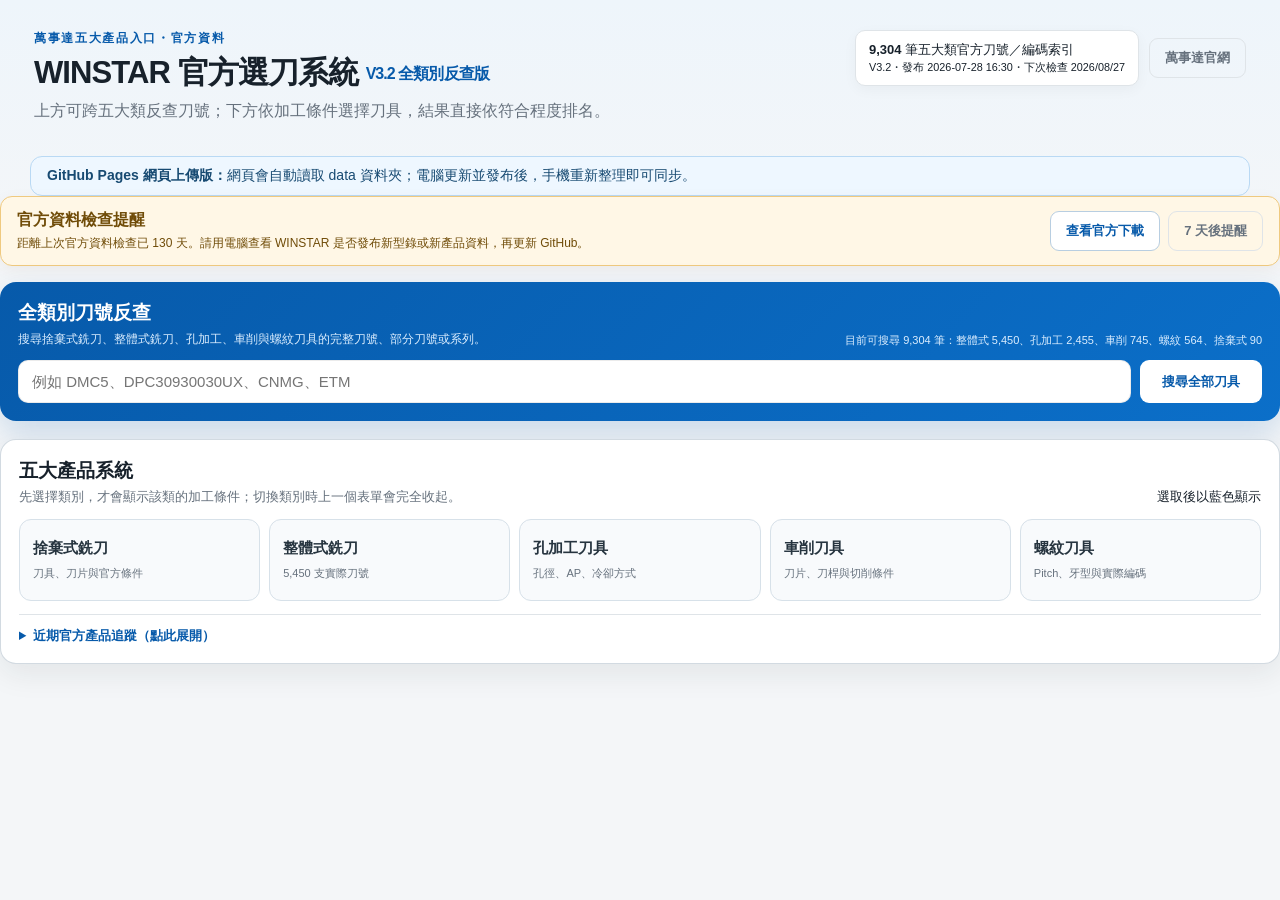
==== index.html @ c0b8a0cb "Add files via upload" ====
<!doctype html>
<html lang="zh-Hant">
<head>
  <meta charset="utf-8">
  <meta name="viewport" content="width=device-width, initial-scale=1">
  <meta name="theme-color" content="#075aaa">
  <link rel="manifest" href="./manifest.webmanifest">
  <link rel="icon" type="image/png" sizes="192x192" href="./data/icon-192.png">
  <link rel="apple-touch-icon" href="./data/apple-touch-icon.png">
  <title>WINSTAR 官方選刀系統 V3.2</title>
  <style>
:root{--bg:#f4f6f8;--panel:#fff;--ink:#17212b;--muted:#66717d;--line:#dfe4e8;--blue:#075aaa;--blue2:#0d6fc8;--cyan:#eaf5ff;--green:#117a53;--amber:#9b5c00;--red:#ad2e2e;--shadow:0 10px 30px rgba(23,33,43,.08);font-family:"Segoe UI","Microsoft JhengHei",sans-serif;color:var(--ink);background:var(--bg)}
*{box-sizing:border-box}body{margin:0;background:linear-gradient(180deg,#eef5fb 0,#f4f6f8 260px);min-height:100vh}.topbar{max-width:1500px;margin:0 auto;padding:30px 34px 20px;display:flex;justify-content:space-between;gap:30px;align-items:flex-start}.eyebrow{font-size:12px;font-weight:800;letter-spacing:.14em;text-transform:uppercase;color:var(--blue)}h1{font-size:31px;margin:5px 0 7px;letter-spacing:-.03em}h1 span{font-size:16px;color:var(--blue);vertical-align:middle}h2{font-size:19px;margin:0}.topbar p{margin:0;color:var(--muted)}.header-actions{display:flex;align-items:center;gap:10px;flex-wrap:wrap;justify-content:flex-end}.data-status{background:#fff;border:1px solid var(--line);border-radius:10px;padding:10px 13px;font-size:13px;box-shadow:0 4px 14px rgba(0,0,0,.04)}.layout{max-width:1500px;margin:0 auto;padding:0 34px 35px;display:grid;grid-template-columns:430px 1fr;gap:22px}.panel{background:var(--panel);border:1px solid rgba(208,217,224,.95);border-radius:16px;box-shadow:var(--shadow)}.filters{padding:22px;position:sticky;top:12px;align-self:start;max-height:calc(100vh - 24px);overflow:auto}.section-title{display:flex;align-items:center;justify-content:space-between;margin-bottom:20px}.section-title>div{display:flex;align-items:center;gap:10px}.section-title.compact{margin-bottom:12px}.step{display:inline-grid;place-items:center;width:31px;height:31px;border-radius:9px;background:var(--blue);color:#fff;font-size:12px;font-weight:800}.text-btn{border:0;background:none;color:var(--blue);font-weight:700;cursor:pointer}.field-grid{display:grid;grid-template-columns:1fr 1fr;gap:13px}.field{display:flex;flex-direction:column;gap:6px}.field.full{grid-column:1/-1}.field label{font-size:13px;font-weight:700}.field label b{color:var(--red);font-size:11px}.field label small{font-weight:500;color:var(--muted);margin-left:4px}.field input,.field select{width:100%;border:1px solid #cfd7de;border-radius:9px;background:#fff;padding:10px 11px;font:inherit;font-size:14px;color:var(--ink);outline:none}.field input:focus,.field select:focus{border-color:var(--blue2);box-shadow:0 0 0 3px rgba(13,111,200,.12)}.field.emphasized{background:var(--cyan);padding:9px;border-radius:11px}.brand-lock{display:flex;align-items:center;justify-content:space-between;border:1px solid #bed8ef;background:#f0f8ff;border-radius:10px;padding:11px 12px;margin-bottom:13px}.brand-lock span{font-size:11px;font-weight:700;color:var(--blue);background:#fff;padding:4px 7px;border-radius:20px}.check-row{display:flex;gap:10px;margin:17px 0 14px;padding:12px;background:#f8fafb;border:1px solid var(--line);border-radius:10px;cursor:pointer}.check-row input{margin-top:2px}.check-row span{display:flex;flex-direction:column;font-size:13px}.check-row small{color:var(--muted);font-size:11px;margin-top:3px;line-height:1.45}.btn{border:0;border-radius:9px;padding:10px 15px;font:inherit;font-size:13px;font-weight:800;cursor:pointer;transition:.18s}.btn:hover{transform:translateY(-1px)}.btn.primary{background:var(--blue);color:#fff}.btn.secondary{background:#fff;color:var(--blue);border:1px solid #b8cee1}.btn.ghost{background:transparent;color:var(--muted);border:1px solid var(--line)}.btn.danger:hover{color:var(--red);border-color:#e0b2b2}.search-btn{width:100%;font-size:15px;padding:13px}.footnote{font-size:11px;color:var(--muted);line-height:1.55;margin:10px 2px 0}.content{min-width:0}.summary{padding:20px 22px;margin-bottom:16px}.empty-summary{color:var(--muted);padding:12px 0}.summary-grid{display:grid;grid-template-columns:repeat(4,minmax(0,1fr));gap:10px}.summary-item{background:#f7f9fb;border-radius:10px;padding:11px}.summary-item b{display:block;font-size:18px}.summary-item span{font-size:11px;color:var(--muted)}.results{display:flex;flex-direction:column;gap:13px}.result-card{background:#fff;border:1px solid var(--line);border-radius:15px;box-shadow:0 6px 22px rgba(23,33,43,.055);overflow:hidden}.result-head{display:flex;justify-content:space-between;gap:18px;padding:18px 20px 14px;border-bottom:1px solid #edf0f2}.rank{width:30px;height:30px;border-radius:8px;background:#e7f2fb;color:var(--blue);font-weight:900;display:grid;place-items:center;flex:0 0 auto}.result-title-wrap{display:flex;gap:12px;min-width:0}.result-title{min-width:0}.result-title h3{margin:0;font-size:19px;letter-spacing:.01em}.result-title p{margin:4px 0 0;color:var(--muted);font-size:13px;white-space:nowrap;overflow:hidden;text-overflow:ellipsis}.badges{display:flex;gap:6px;flex-wrap:wrap;margin-top:8px}.badge{font-size:11px;padding:4px 7px;border-radius:20px;background:#eef1f4;color:#4d5963;font-weight:700}.badge.official{background:#e8f5ef;color:var(--green)}.badge.new{background:#fff1d7;color:var(--amber)}.result-actions{display:flex;align-items:flex-start}.pdf-btn{text-decoration:none;color:#fff;background:var(--blue);font-size:12px;font-weight:800;border-radius:8px;padding:9px 11px;white-space:nowrap}.result-body{padding:15px 20px 18px}.spec-grid{display:grid;grid-template-columns:repeat(6,minmax(82px,1fr));gap:8px;margin-bottom:14px}.spec{background:#f7f9fa;border-radius:9px;padding:9px}.spec span{display:block;color:var(--muted);font-size:10px}.spec strong{font-size:14px}.condition-grid{display:grid;grid-template-columns:1.1fr 1.4fr;gap:12px}.condition-box{border:1px solid var(--line);border-radius:11px;padding:12px}.condition-box h4{font-size:13px;margin:0 0 9px}.condition-row{display:grid;grid-template-columns:80px 1fr;gap:8px;padding:5px 0;border-bottom:1px dashed #e6eaed;font-size:12px}.condition-row:last-child{border-bottom:0}.condition-row span{color:var(--muted)}.condition-row strong{font-weight:750}.machining{background:#f2f8fd;border-color:#c9dfef}.machining .hero-values{display:grid;grid-template-columns:1fr 1fr;gap:8px;margin-bottom:8px}.hero-value{background:#fff;border-radius:9px;padding:10px}.hero-value span{font-size:10px;color:var(--muted);display:block}.hero-value strong{font-size:20px;color:var(--blue)}.hero-value small{font-size:10px;color:var(--muted)}.source-line{font-size:11px;color:var(--muted);margin-top:11px;display:flex;gap:10px;flex-wrap:wrap}.no-results{background:#fff;border:1px dashed #bcc7cf;border-radius:14px;padding:42px;text-align:center;color:var(--muted)}dialog{border:0;border-radius:16px;padding:0;width:min(700px,92vw);box-shadow:0 25px 80px rgba(0,0,0,.25)}dialog::backdrop{background:rgba(20,30,40,.45)}.dialog-head{display:flex;justify-content:space-between;padding:22px 24px 14px}.icon-btn{border:0;background:#eef1f3;width:32px;height:32px;border-radius:50%;font-size:22px;cursor:pointer}.progress-track{height:7px;background:#e7edf1;margin:0 24px;border-radius:10px;overflow:hidden}.progress-track div{height:100%;width:0;background:var(--blue);transition:width .25s}.update-message{font-weight:750;padding:17px 24px 8px}.update-log{margin:0 24px;background:#101820;color:#c9d4dc;border-radius:10px;min-height:190px;max-height:330px;overflow:auto;padding:12px;font:12px/1.55 Consolas,monospace;white-space:pre-wrap}.dialog-actions{display:flex;justify-content:flex-end;padding:15px 24px 20px}@media(max-width:1050px){.layout{grid-template-columns:1fr}.filters{position:static;max-height:none}.topbar{flex-direction:column}.header-actions{justify-content:flex-start}.spec-grid{grid-template-columns:repeat(3,1fr)}}@media(max-width:650px){.topbar,.layout{padding-left:15px;padding-right:15px}.field-grid{grid-template-columns:1fr}.field.full{grid-column:auto}.condition-grid{grid-template-columns:1fr}.spec-grid{grid-template-columns:repeat(2,1fr)}.summary-grid{grid-template-columns:repeat(2,1fr)}.result-head{flex-direction:column}.result-actions{padding-left:42px}}

/* V2.1 recommendation grading */
.result-card.grade-a{border-left:4px solid #138a5b}.result-card.grade-b{border-left:4px solid #d18a00}.result-card.grade-c{border-left:4px solid #7b8790}
.badge.grade{font-weight:900}.badge.grade-a{background:#dff5e9;color:#087445}.badge.grade-b{background:#fff0d0;color:#9a6500}.badge.grade-c{background:#edf0f2;color:#5d6871}
.reason-strip{display:flex;gap:7px;align-items:center;flex-wrap:wrap;margin:0 0 12px;padding:9px 10px;border-radius:9px;background:#f7f9fb;font-size:11px}.reason-strip b{color:#25313a;margin-right:2px}.reason-strip span{background:#fff;border:1px solid #dde4e9;border-radius:14px;padding:4px 7px;color:#56626c}
.condition-box.warning{background:#fff8e8;border-color:#ead19a}.condition-box.warning strong{color:#805b0b}


.reverse-box{margin-top:17px;padding:15px;border:1px solid #b9d9f4;background:linear-gradient(180deg,#f5fbff,#edf7ff);border-radius:12px}.reverse-head{display:flex;justify-content:space-between;gap:10px;align-items:flex-start;margin-bottom:10px}.reverse-head strong{font-size:15px;color:#174a72}.reverse-head span{font-size:10px;font-weight:800;color:var(--blue);background:#fff;border:1px solid #c9e0f2;padding:4px 7px;border-radius:20px}.reverse-actions{display:grid;grid-template-columns:1fr auto;gap:8px}.reverse-actions input{width:100%;border:1px solid #a9cbe6;border-radius:9px;background:#fff;padding:11px;font:inherit;font-size:14px;outline:none;text-transform:uppercase}.reverse-actions input:focus{border-color:var(--blue2);box-shadow:0 0 0 3px rgba(13,111,200,.12)}.reverse-help{display:block;margin-top:8px;color:var(--muted);font-size:11px;line-height:1.45}.reverse-overview{border-left:4px solid var(--blue)}.reverse-materials{display:flex;gap:7px;flex-wrap:wrap;margin-top:12px}.material-tag{font-size:12px;font-weight:800;background:#e8f5ef;color:#087445;border-radius:20px;padding:6px 9px}.reverse-section-title{display:flex;justify-content:space-between;align-items:center;margin:18px 2px 10px}.reverse-section-title h3{margin:0;font-size:17px}.reverse-section-title span{font-size:12px;color:var(--muted)}.reverse-profile-list{display:flex;flex-direction:column;gap:12px}.reverse-profile{background:#fff;border:1px solid var(--line);border-radius:13px;box-shadow:0 5px 18px rgba(23,33,43,.045);overflow:hidden}.reverse-profile-head{padding:13px 16px;background:#f7fafc;border-bottom:1px solid #e7ecef;display:flex;justify-content:space-between;gap:14px;align-items:center}.reverse-profile-head h4{margin:0;font-size:15px}.reverse-profile-head p{margin:3px 0 0;color:var(--muted);font-size:12px}.reverse-profile-body{padding:13px 16px}.reverse-candidates{display:grid;grid-template-columns:repeat(2,minmax(0,1fr));gap:11px}.reverse-candidate{background:#fff;border:1px solid var(--line);border-radius:12px;padding:14px;display:flex;justify-content:space-between;gap:12px;align-items:center}.reverse-candidate h3{font-size:16px;margin:0}.reverse-candidate p{font-size:11px;color:var(--muted);margin:4px 0 0}.mode-banner{margin-bottom:13px;padding:10px 13px;border-radius:10px;background:#eaf5ff;border:1px solid #c7e0f3;color:#174a72;font-size:13px}.mode-banner strong{font-size:14px}.reverse-empty{padding:26px;text-align:center;color:var(--muted)}
@media(max-width:750px){.reverse-candidates{grid-template-columns:1fr}.reverse-actions{grid-template-columns:1fr}.reverse-actions .btn{width:100%}}

</style>

<style>
.portable-note{max-width:1220px;margin:14px auto 0;padding:10px 16px;border:1px solid #b9d9f4;background:#eef7ff;border-radius:12px;color:#174a72;font-size:14px}
.header-actions a.btn{text-decoration:none;display:inline-flex;align-items:center;justify-content:center}

.reverse-box{margin-top:17px;padding:15px;border:1px solid #b9d9f4;background:linear-gradient(180deg,#f5fbff,#edf7ff);border-radius:12px}.reverse-head{display:flex;justify-content:space-between;gap:10px;align-items:flex-start;margin-bottom:10px}.reverse-head strong{font-size:15px;color:#174a72}.reverse-head span{font-size:10px;font-weight:800;color:var(--blue);background:#fff;border:1px solid #c9e0f2;padding:4px 7px;border-radius:20px}.reverse-actions{display:grid;grid-template-columns:1fr auto;gap:8px}.reverse-actions input{width:100%;border:1px solid #a9cbe6;border-radius:9px;background:#fff;padding:11px;font:inherit;font-size:14px;outline:none;text-transform:uppercase}.reverse-actions input:focus{border-color:var(--blue2);box-shadow:0 0 0 3px rgba(13,111,200,.12)}.reverse-help{display:block;margin-top:8px;color:var(--muted);font-size:11px;line-height:1.45}.reverse-overview{border-left:4px solid var(--blue)}.reverse-materials{display:flex;gap:7px;flex-wrap:wrap;margin-top:12px}.material-tag{font-size:12px;font-weight:800;background:#e8f5ef;color:#087445;border-radius:20px;padding:6px 9px}.reverse-section-title{display:flex;justify-content:space-between;align-items:center;margin:18px 2px 10px}.reverse-section-title h3{margin:0;font-size:17px}.reverse-section-title span{font-size:12px;color:var(--muted)}.reverse-profile-list{display:flex;flex-direction:column;gap:12px}.reverse-profile{background:#fff;border:1px solid var(--line);border-radius:13px;box-shadow:0 5px 18px rgba(23,33,43,.045);overflow:hidden}.reverse-profile-head{padding:13px 16px;background:#f7fafc;border-bottom:1px solid #e7ecef;display:flex;justify-content:space-between;gap:14px;align-items:center}.reverse-profile-head h4{margin:0;font-size:15px}.reverse-profile-head p{margin:3px 0 0;color:var(--muted);font-size:12px}.reverse-profile-body{padding:13px 16px}.reverse-candidates{display:grid;grid-template-columns:repeat(2,minmax(0,1fr));gap:11px}.reverse-candidate{background:#fff;border:1px solid var(--line);border-radius:12px;padding:14px;display:flex;justify-content:space-between;gap:12px;align-items:center}.reverse-candidate h3{font-size:16px;margin:0}.reverse-candidate p{font-size:11px;color:var(--muted);margin:4px 0 0}.mode-banner{margin-bottom:13px;padding:10px 13px;border-radius:10px;background:#eaf5ff;border:1px solid #c7e0f3;color:#174a72;font-size:13px}.mode-banner strong{font-size:14px}.reverse-empty{padding:26px;text-align:center;color:var(--muted)}
@media(max-width:750px){.reverse-candidates{grid-template-columns:1fr}.reverse-actions{grid-template-columns:1fr}.reverse-actions .btn{width:100%}}

</style>
<style>
.mode-tabs{display:grid;grid-template-columns:1fr 1fr;gap:5px;background:#edf2f6;border-radius:12px;padding:5px;margin-bottom:18px}
.mode-tab{border:0;border-radius:9px;background:transparent;padding:11px 8px;color:#5c6873;font:inherit;font-size:14px;font-weight:800;cursor:pointer}
.mode-tab.active{background:#fff;color:var(--blue);box-shadow:0 2px 9px rgba(23,33,43,.09)}
.mode-panel[hidden]{display:none!important}
.field-help{margin:5px 1px 0;color:var(--muted);font-size:11px;line-height:1.45}
.advanced{margin-top:14px;border:1px solid var(--line);border-radius:11px;background:#fafcfd}
.advanced summary{padding:12px 14px;color:#34424e;font-size:13px;font-weight:800;cursor:pointer;list-style:none;display:flex;justify-content:space-between;align-items:center}
.advanced summary::-webkit-details-marker{display:none}.advanced summary:after{content:"展開";font-size:11px;color:var(--blue);font-weight:700}
.advanced[open] summary:after{content:"收合"}.advanced .field-grid{padding:2px 13px 14px}
.advanced-note{grid-column:1/-1;margin:0;color:var(--muted);font-size:11px;line-height:1.5}
.search-actions{position:sticky;bottom:-22px;z-index:5;margin:15px -4px -6px;padding:8px 4px 7px;background:linear-gradient(180deg,rgba(255,255,255,.72),#fff 24%)}
.search-actions .footnote{margin-bottom:0}
.reverse-box{margin-top:0}
.reverse-max{margin-top:12px}
.update-reminder{max-width:1432px;margin:0 auto 16px;padding:13px 16px;border:1px solid #efc97f;background:#fff7e6;border-radius:12px;color:#704c08;display:flex;justify-content:space-between;align-items:center;gap:16px;box-shadow:0 4px 15px rgba(115,74,0,.06)}
.update-reminder[hidden]{display:none}.update-reminder strong{display:block;margin-bottom:3px}.update-reminder p{margin:0;font-size:12px;line-height:1.5}
.update-actions{display:flex;gap:8px;flex:0 0 auto}.update-actions a{text-decoration:none}
.condition-grid{grid-template-columns:repeat(auto-fit,minmax(290px,1fr))}.machining .hero-values{grid-template-columns:repeat(auto-fit,minmax(150px,1fr))}
.spec-extra{display:flex;gap:7px;flex-wrap:wrap;margin:-3px 0 13px}.spec-extra span{background:#f3f6f8;border-radius:18px;padding:5px 8px;font-size:11px;color:#51606c}
.mode-intro{padding:15px;border:1px solid #c9dfef;background:#f3f9fe;border-radius:11px;margin-bottom:14px;color:#174a72}.mode-intro strong{display:block;margin-bottom:4px}.mode-intro p{margin:0;font-size:12px;line-height:1.55}
.conditional-field{margin-top:13px;padding:11px 12px;border:1px solid #ead19a;background:#fff9ec;border-radius:10px}.conditional-field[hidden]{display:none}
.required-mark{color:var(--red);font-weight:900;margin-right:3px}.material-note{grid-column:1/-1;margin:-4px 1px 0;color:var(--muted);font-size:11px;line-height:1.45}
.product-hub{max-width:1432px;margin:0 auto 18px;padding:18px;background:#fff;border:1px solid rgba(208,217,224,.95);border-radius:16px;box-shadow:var(--shadow)}.hub-head{display:flex;justify-content:space-between;gap:18px;align-items:end;margin-bottom:13px}.hub-head p{margin:4px 0 0;color:var(--muted);font-size:13px}.category-grid{display:grid;grid-template-columns:repeat(5,1fr);gap:9px}.category-card{border:1px solid #d7e1e9;background:#f8fafc;border-radius:12px;padding:13px;text-align:left;cursor:pointer;color:#26343f;min-height:82px}.category-card strong{display:block;font-size:15px;margin-bottom:7px}.category-card span{font-size:11px;color:var(--muted)}.category-card.active{border-color:var(--blue);background:#eaf5ff;box-shadow:inset 0 0 0 1px var(--blue)}.category-card.active strong,.category-card.active span{color:var(--blue)}.recent-products{margin-top:13px;border-top:1px solid var(--line);padding-top:12px}.recent-products summary{cursor:pointer;color:var(--blue);font-size:13px;font-weight:800}.recent-grid{display:grid;grid-template-columns:repeat(5,1fr);gap:8px;margin-top:11px}.recent-card{border:1px solid var(--line);border-radius:10px;padding:11px;background:#fafcfd}.recent-card b{display:block;font-size:13px}.recent-card span{display:block;color:var(--muted);font-size:11px;margin:4px 0 9px}.recent-card a{font-size:11px;font-weight:800;color:var(--blue);text-decoration:none}.category-notice{max-width:1432px;margin:0 auto 30px}.category-notice[hidden]{display:none!important}.category-notice a{color:var(--blue);font-weight:800}.category-notice a.pdf-btn{color:#fff}.custom-grade[hidden]{display:none}
.layout[hidden]{display:none!important}.mode-tabs{display:none!important}
.global-lookup{max-width:1432px;margin:0 auto 18px;padding:18px;background:linear-gradient(135deg,#075aaa,#0b6fc9);border-radius:16px;box-shadow:0 12px 32px rgba(7,90,170,.18);color:#fff}.global-lookup-head{display:flex;justify-content:space-between;align-items:flex-end;gap:18px;margin-bottom:12px}.global-lookup h2{font-size:19px;margin:0}.global-lookup p{font-size:12px;margin:5px 0 0;color:#dceeff}.global-search-row{display:grid;grid-template-columns:1fr auto;gap:9px}.global-search-row input{min-width:0;border:0;border-radius:10px;padding:13px 14px;font:inherit;font-size:15px;text-transform:uppercase;outline:none;box-shadow:inset 0 0 0 1px rgba(0,0,0,.08)}.global-search-row input:focus{box-shadow:0 0 0 4px rgba(255,255,255,.25)}.global-search-row .btn{background:#fff;color:var(--blue);padding-left:22px;padding-right:22px}.global-search-meta{font-size:11px;color:#dceeff;white-space:nowrap}.global-results{max-width:1432px;margin:0 auto 18px}.global-results[hidden]{display:none!important}.global-result-summary{padding:13px 16px;margin-bottom:10px;border:1px solid #b9d9f4;background:#eef7ff;border-radius:12px;color:#174a72}.global-result-grid{display:grid;grid-template-columns:repeat(2,minmax(0,1fr));gap:10px}.global-result-card{background:#fff;border:1px solid var(--line);border-radius:13px;padding:15px 16px;box-shadow:0 6px 22px rgba(23,33,43,.055)}.global-result-head{display:flex;justify-content:space-between;gap:14px;align-items:flex-start}.global-result-card h3{font-size:17px;margin:0}.global-result-card p{font-size:12px;color:var(--muted);margin:5px 0 0;line-height:1.5}.global-result-badges{display:flex;gap:6px;flex-wrap:wrap;margin-top:9px}.global-result-detail{margin-top:12px;padding-top:11px;border-top:1px solid #edf0f2}.global-result-detail[hidden]{display:none}.global-result-actions{display:flex;gap:8px;flex-wrap:wrap;justify-content:flex-end}.global-result-actions a{text-decoration:none}.global-empty{padding:30px;text-align:center;background:#fff;border:1px dashed #bcc7cf;border-radius:14px;color:var(--muted)}
.catalog-layout{display:grid;grid-template-columns:430px 1fr;gap:22px}.catalog-filter{padding:22px;align-self:start}.catalog-content{min-width:0}.catalog-intro{padding:18px 20px;margin-bottom:15px}.catalog-intro p{margin:7px 0 0;color:var(--muted);font-size:13px;line-height:1.55}.catalog-results{display:flex;flex-direction:column;gap:12px}.catalog-card{background:#fff;border:1px solid var(--line);border-radius:14px;box-shadow:0 6px 22px rgba(23,33,43,.055);padding:17px 19px}.catalog-card-head{display:flex;justify-content:space-between;gap:15px;align-items:flex-start}.catalog-card-title{display:flex;gap:12px}.catalog-card h3{margin:0;font-size:18px}.catalog-card p{margin:5px 0 0;color:var(--muted);font-size:12px}.catalog-specs{display:flex;gap:7px;flex-wrap:wrap;margin-top:13px}.catalog-specs span{font-size:11px;background:#f1f5f8;border-radius:18px;padding:6px 9px;color:#4d5c68}.catalog-source{display:flex;justify-content:space-between;gap:12px;align-items:center;margin-top:13px;padding-top:11px;border-top:1px solid #edf0f2;font-size:11px;color:var(--muted)}.catalog-source a{text-decoration:none}.catalog-empty{padding:38px;text-align:center;background:#fff;border:1px dashed #bcc7cf;border-radius:14px;color:var(--muted)}
.badge.incomplete,.catalog-specs span.incomplete{background:#fff0d0;color:#8a5800}.catalog-machining{margin-top:13px;background:#f2f8fd;border:1px solid #c9dfef;border-radius:11px;padding:12px}.catalog-machining h4{margin:0 0 9px;font-size:13px}.catalog-machining-grid{display:grid;grid-template-columns:repeat(2,minmax(0,1fr));gap:8px}.catalog-machining-value{background:#fff;border-radius:9px;padding:9px}.catalog-machining-value span{display:block;color:var(--muted);font-size:10px}.catalog-machining-value strong{display:block;color:var(--blue);font-size:17px;margin-top:2px}.catalog-machining small{display:block;color:var(--muted);font-size:10px;margin-top:8px;line-height:1.45}
@media(max-width:1050px){.search-actions{bottom:0}.filters{overflow:visible}.update-reminder{margin-left:15px;margin-right:15px}}
@media(max-width:1050px){.product-hub,.category-notice,.global-lookup,.global-results{margin-left:15px;margin-right:15px}.category-grid{grid-template-columns:repeat(3,1fr)}.recent-grid{grid-template-columns:repeat(2,1fr)}.catalog-layout{grid-template-columns:1fr}}
@media(max-width:650px){.advanced .field-grid{grid-template-columns:1fr}.update-reminder{align-items:flex-start;flex-direction:column}.update-actions{width:100%}.update-actions>*{flex:1;text-align:center}.category-grid{grid-template-columns:1fr 1fr}.category-card{min-height:76px}.hub-head{align-items:flex-start;flex-direction:column}.recent-grid{grid-template-columns:1fr}.global-lookup-head{align-items:flex-start;flex-direction:column}.global-search-row{grid-template-columns:1fr}.global-search-row .btn{width:100%}.global-result-grid{grid-template-columns:1fr}.global-search-meta{white-space:normal}.global-result-head{flex-direction:column}.global-result-actions{justify-content:flex-start}.catalog-machining-grid{grid-template-columns:1fr}}
</style>
</head>
<body>
  <header class="topbar">
    <div>
      <div class="eyebrow">萬事達五大產品入口・官方資料</div>
      <h1>WINSTAR 官方選刀系統 <span>V3.2 全類別反查版</span></h1>
      <p>上方可跨五大類反查刀號；下方依加工條件選擇刀具，結果直接依符合程度排名。</p>
    </div>
    <div class="header-actions">
      <div class="data-status" id="dataStatus">資料載入中…</div>
      <a class="btn ghost" href="https://www.winstarcutting.com.tw/downloads" target="_blank" rel="noopener">萬事達官網</a>
    </div>
  </header><div class="portable-note"><strong>GitHub Pages 網頁上傳版：</strong>網頁會自動讀取 data 資料夾；電腦更新並發布後，手機重新整理即可同步。</div>
  <div class="update-reminder" id="updateReminder" hidden>
    <div><strong>官方資料檢查提醒</strong><p id="updateReminderText"></p></div>
    <div class="update-actions">
      <a class="btn secondary" href="https://www.winstarcutting.com.tw/downloads" target="_blank" rel="noopener">查看官方下載</a>
      <button class="btn ghost" id="snoozeUpdate">7 天後提醒</button>
    </div>
  </div>

  <section class="global-lookup" aria-labelledby="globalLookupTitle">
    <div class="global-lookup-head">
      <div><h2 id="globalLookupTitle">全類別刀號反查</h2><p>搜尋捨棄式銑刀、整體式銑刀、孔加工、車削與螺紋刀具的完整刀號、部分刀號或系列。</p></div>
      <div class="global-search-meta" id="globalSearchMeta">官方編碼索引載入中…</div>
    </div>
    <div class="global-search-row">
      <input id="globalReverseCode" type="search" autocomplete="off" placeholder="例如 DMC5、DPC30930030UX、CNMG、ETM">
      <button class="btn" id="globalReverseBtn">搜尋全部刀具</button>
    </div>
  </section>
  <section class="global-results" id="globalReverseResults" hidden aria-live="polite"></section>

  <section class="product-hub">
    <div class="hub-head"><div><h2>五大產品系統</h2><p>先選擇類別，才會顯示該類的加工條件；切換類別時上一個表單會完全收起。</p></div><small>選取後以藍色顯示</small></div>
    <div class="category-grid" role="tablist" aria-label="產品類別">
      <button class="category-card" data-category="indexable" aria-selected="false"><strong>捨棄式銑刀</strong><span>刀具、刀片與官方條件</span></button>
      <button class="category-card" data-category="solid" aria-selected="false"><strong>整體式銑刀</strong><span>5,450 支實際刀號</span></button>
      <button class="category-card" data-category="holemaking" aria-selected="false"><strong>孔加工刀具</strong><span>孔徑、AP、冷卻方式</span></button>
      <button class="category-card" data-category="turning" aria-selected="false"><strong>車削刀具</strong><span>刀片、刀桿與切削條件</span></button>
      <button class="category-card" data-category="threading" aria-selected="false"><strong>螺紋刀具</strong><span>Pitch、牙型與實際編碼</span></button>
    </div>
    <details class="recent-products">
      <summary>近期官方產品追蹤（點此展開）</summary>
      <div class="recent-grid">
        <div class="recent-card"><b>DTS90</b><span>孔加工刀具・近期產品</span><a href="https://www.winstarcutting.com.tw/archives/5494" target="_blank" rel="noopener">查看官方頁面</a></div>
        <div class="recent-card"><b>CXAN</b><span>捨棄式銑刀・近期產品</span><a href="https://www.winstarcutting.com.tw/archives/5492" target="_blank" rel="noopener">查看官方頁面</a></div>
        <div class="recent-card"><b>ZONES 階梯鑽</b><span>孔加工刀具・2026-07-14</span><a href="https://www.winstarcutting.com.tw/archives/5477" target="_blank" rel="noopener">查看官方頁面</a></div>
        <div class="recent-card"><b>H65X EHBUC</b><span>整體式銑刀・2026-06-10</span><a href="https://www.winstarcutting.com.tw/archives/5457" target="_blank" rel="noopener">查看官方頁面</a></div>
        <div class="recent-card"><b>G55CX／H60X 5F</b><span>整體式銑刀・2026-05-19</span><a href="https://www.winstarcutting.com.tw/archives/5442" target="_blank" rel="noopener">查看官方頁面</a></div>
      </div>
    </details>
  </section>
  <section class="category-notice" id="categoryNotice" hidden></section>

  <main class="layout" id="selectorLayout" hidden>
    <aside class="panel filters">
      <div class="mode-panel" id="selectMode">
      <div class="section-title">
        <div>
          <span class="step">01</span>
          <h2>加工需求</h2>
        </div>
        <button class="text-btn" id="resetBtn">清除</button>
      </div>

      <div class="field full">
        <label>刀具品牌</label>
        <div class="brand-lock"><strong>萬事達 WINSTAR</strong><span>官方資料庫</span></div>
      </div>

      <div class="field-grid">
        <div class="field">
          <label for="material"><span class="required-mark">＊</span>加工材質</label>
          <select id="material"><option value="">請選擇材質</option></select>
        </div>
        <div class="field">
          <label for="materialGrade">材料牌號 <small>選填</small></label>
          <select id="materialGrade" disabled><option value="">請先選擇加工材質</option></select>
          <input class="custom-grade" id="materialGradeCustom" type="text" placeholder="輸入實際材料牌號" hidden>
        </div>
        <div class="field">
          <label for="diameter"><span class="required-mark">＊</span>刀徑 D（mm）</label>
          <input id="diameter" type="number" min="0.01" step="0.01" placeholder="例：10">
        </div>
        <div class="field">
          <label for="maxRpm">機台最高轉速（rpm） <small>選填</small></label>
          <input id="maxRpm" type="number" min="1" step="100" placeholder="例：12000">
        </div>
        <div class="field">
          <label for="operation">加工方式 <small>選填</small></label>
          <select id="operation">
            <option value="any">不限</option>
            <option value="side">側銑</option>
            <option value="slot">開槽／全槽</option>
            <option value="rough">粗加工</option>
            <option value="finish">精加工</option>
            <option value="contour">曲面／輪廓</option>
          </select>
        </div>
        <div class="field">
          <label for="toolType">刀具類型 <small>選填</small></label>
          <select id="toolType"><option value="">不限</option></select>
        </div>
        <div class="field">
          <label for="depth">所需最小刃長 CL（mm） <small>選填</small></label>
          <input id="depth" type="number" min="0" step="0.1" placeholder="例：15">
          <p class="field-help">只保留刃長 CL 大於或等於此數值的刀具，不代表 AP。</p>
        </div>
        <div class="field">
          <label for="flutes">指定刃數 <small>選填</small></label>
          <select id="flutes"><option value="">不限刃數</option></select>
        </div>
        <p class="material-note">材料牌號用來記錄實際工件；官方未分牌號提供數據時，仍依上方加工材質的大類條件選刀。</p>
      </div>
      <div class="field conditional-field" id="hardnessField" hidden>
        <label for="hardness">加工硬度 HRC <small>選填，僅預硬鋼／高硬度鋼</small></label>
        <input id="hardness" type="number" min="0" max="75" step="1" placeholder="例：55">
      </div>
      <details class="advanced">
        <summary>進階條件（AP、AE、刀徑模式、系列）</summary>
        <div class="field-grid">
          <div class="field emphasized">
            <label for="ap">AP 軸向切深（mm） <small>選填</small></label>
            <input id="ap" type="number" min="0" step="0.01" placeholder="例：10">
          </div>
          <div class="field emphasized">
            <label for="ae">AE 徑向切寬（mm） <small>選填</small></label>
            <input id="ae" type="number" min="0" step="0.01" placeholder="例：1">
          </div>
          <div class="field">
            <label for="diameterMode">刀徑模式 <small>選填</small></label>
            <select id="diameterMode">
              <option value="exact">指定刀徑</option>
              <option value="max">不大於此刀徑</option>
              <option value="min">不小於此刀徑</option>
            </select>
          </div>
          <div class="field">
            <label for="series">指定系列 <small>選填</small></label>
            <select id="series"><option value="">不限系列</option></select>
          </div>
          <p class="advanced-note">AP、AE 只用於加工量檢核；結果只顯示官方目錄實際提供的 AP／AE，不把內部安全檢核值冒充官方資料。</p>
        </div>
      </details>
      <div class="search-actions">
        <button class="btn primary search-btn" id="searchBtn">開始選刀</button>
        <p class="footnote">結果直接依符合程度排列；沒有該材料的官方條件列時，不會拿其他材料資料代替。</p>
      </div>
      </div>

      <div class="mode-panel" id="reverseMode" hidden>
        <div class="mode-intro"><strong>已知刀號，直接查完整官方資料</strong><p>反查與選刀條件完全分開，會列出基本規格、適用材質、加工方式、官方 AP／AE，以及可取得的 Vc、fz、S、F。</p></div>
        <div class="reverse-box">
          <div class="reverse-head"><strong>輸入完整或部分刀號</strong><span>獨立查詢</span></div>
          <div class="reverse-actions">
            <input id="reverseCode" type="text" autocomplete="off" placeholder="例如 EPSSVB4100000T">
            <button class="btn secondary" id="reverseBtn">反查刀具</button>
          </div>
          <small class="reverse-help">輸入部分刀號會先列出候選；輸入完整刀號會直接展開所有已連結的官方條件。</small>
        </div>
      </div>
    </aside>

    <section class="content">
      <div class="panel summary" id="summaryPanel">
        <div class="section-title compact">
          <div><span class="step">02</span><h2 id="resultHeading">篩選結果</h2></div>
        </div>
        <div id="summaryText" class="empty-summary">
          左側選擇加工條件後按「開始選刀」。
        </div>
      </div>
      <div id="results" class="results"></div>
    </section>
  </main>

  <script>
'use strict';

let DB = null;
let CATALOG_DB = {meta:{counts:{}},entries:[]};
let SOURCE_BY_ID = new Map();
let PRODUCT_BY_CODE = new Map();
let PROFILE_DONOR_BY_CODE = new Map();
const CATEGORY_LABELS = {
  solid:'整體式銑刀',
  indexable:'捨棄式銑刀',
  hole:'孔加工刀具',
  holemaking:'孔加工刀具',
  turning:'車削刀具',
  threading:'螺紋刀具'
};
const el = id => document.getElementById(id);
const num = id => {
  const v = parseFloat(el(id).value);
  return Number.isFinite(v) ? v : null;
};
const esc = value => String(value ?? '').replace(/[&<>'"]/g, c => ({'&':'&amp;','<':'&lt;','>':'&gt;',"'":'&#39;','"':'&quot;'}[c]));
const fmt = (v, digits=2) => Number.isFinite(v) ? Number(v).toLocaleString('zh-TW',{maximumFractionDigits:digits}) : '—';
const unique = arr => [...new Set(arr.filter(v => v !== null && v !== undefined && v !== ''))];

const HARDNESS_RANGES = {
  H60X:{min:35,max:60,label:'HRC 35–60'},
  H65X:{min:40,max:65,label:'HRC 40–65'},
  H68X:{min:50,max:68,label:'HRC 50–68'},
  H70X:{min:50,max:70,label:'HRC 50–70'},
  M50X:{min:0,max:50,label:'最高 HRC 50'},
  G550:{min:0,max:55,label:'最高 HRC 55'},
  G55X:{min:0,max:55,label:'最高 HRC 55'},
  G55C:{min:0,max:55,label:'最高 HRC 55'}
};
const MATERIAL_GRADES = {
  carbon:['S20C','S45C','S50C','FC250','FCD450'],
  alloy:['SCM415','SCM440','SNCM439','SKD11','SKD61','SKH51'],
  prehardened:['NAK80','P20','718H'],
  hardened:['SKD11','SKD61','SKH51','SUJ2'],
  stainless:['SUS303','SUS304','SUS304L','SUS316','SUS316L','SUS420J2','SUS430','SUS630／17-4PH','雙相鋼 2205'],
  castiron:['FC250','FCD450'],
  titanium:['純鈦','Ti-6Al-4V'],
  superalloy:['Inconel 625','Inconel 718','Hastelloy C-276'],
  aluminum:['A2017','A5052','A6061','A7075','ADC12'],
  copper:['C1100','C3604','鈹銅'],
  plastic:['POM','PEEK','PTFE','壓克力'],
  graphite:['一般石墨','高密度石墨'],
  composite:['CFRP','GFRP','Kevlar'],
  ceramic:['氧化鋁陶瓷','氧化鋯陶瓷','玻璃'],
  carbide:['WC-Co 硬質合金']
};
const OFFICIAL_CATALOGS = {
  indexable:'https://www.winstarcutting.com.tw/catalogue/Winstar_2025_A-Indexable%20Milling.pdf',
  holemaking:'https://www.winstarcutting.com.tw/catalogue/Winstar_2025_C-Holemaking.pdf',
  turning:'https://www.winstarcutting.com.tw/catalogue/Winstar_2025_D-Turning.pdf',
  threading:'https://www.winstarcutting.com.tw/catalogue/Winstar_2025_E-Threading.pdf'
};
const CATEGORY_INFO = {
  indexable:{name:'捨棄式銑刀',intro:'依官方 2025 A 型錄的系列用途、刀具直徑與最大 AP 進行基本篩選。'},
  holemaking:{name:'孔加工刀具',intro:'孔加工只使用孔徑、孔深 AP、材質、刀具類型與冷卻方式；不使用 AE。'},
  turning:{name:'車削刀具',intro:'依官方 2025 D 型錄，先從車刀片形狀、加工位置與粗精加工用途篩選系列。'},
  threading:{name:'螺紋刀具',intro:'依官方 2025 E 型錄，以加工材質、螺紋方式、牙型標準與選填 Pitch／TPI 篩選系列。'}
};
const ALL_WORK_MATERIALS=['carbon','alloy','prehardened','hardened','stainless','castiron','titanium','superalloy','aluminum','copper'];
const CATALOG_FAMILIES = {
  indexable:[
    {code:'CXAN',name:'90° 方肩銑削刀具',op:'shoulder',dia:[25,100],apMax:15,insert:'ANMX15T6',page:'A031'},
    {code:'CXXN',name:'經濟型方肩銑削刀具',op:'shoulder',dia:[17,125],apMax:7,insert:'XNMX',page:'A033'},
    {code:'CAPK',name:'方肩銑削刀具',op:'shoulder',dia:[16,125],apMax:11,insert:'APKT',page:'A036'},
    {code:'CART',name:'斜坡／開槽方肩銑刀',op:'shoulder',dia:[10,26],apMax:7,insert:'WRT',page:'A039'},
    {code:'CASP',name:'經濟型方肩銑削刀具',op:'shoulder',dia:[12,80],apMax:6,insert:'SPMG',page:'A041'},
    {code:'CATP',name:'低切削阻力方肩銑刀',op:'shoulder',dia:[20,80],apMax:11,insert:'TPMX',page:'A045'},
    {code:'CAXD',name:'抗震方肩銑削刀具',op:'shoulder',dia:[16,32],apMax:10,insert:'XDMT',page:'A048'},
    {code:'CAXO',name:'高效率方肩銑削刀具',op:'shoulder',dia:[6,32],apMax:7,insert:'XOMT',page:'A050'},
    {code:'CBAP',name:'泛用方肩銑削刀具',op:'shoulder',dia:[16,80],apMax:11,insert:'APMT',page:'A053'},
    {code:'CR39',name:'高移除率方肩／側銑刀',op:'shoulder',dia:[16,125],apMax:11,insert:'W390',page:'A057'},
    {code:'CR49',name:'重複側銑方肩銑刀',op:'shoulder',dia:[20,80],apMax:9,insert:'W490',page:'A061'},
    {code:'CWEX',name:'高移除率方肩銑刀',op:'shoulder',dia:[16,100],apMax:11,insert:'AXMT',page:'A064'},
    {code:'CWMM',name:'過中心多功能方肩銑刀',op:'shoulder',dia:[10,80],apMax:11,insert:'APMT',page:'A066'},
    {code:'CXBN',name:'高進給銑削刀具',op:'highfeed',dia:[15,63],apMax:1.5,insert:'BNMU',page:'A071'},
    {code:'CXLN',name:'低阻力高進給銑刀',op:'highfeed',dia:[16,50],apMax:.9,insert:'LNMX',page:'A075'},
    {code:'CXLO',name:'高溫合金高進給銑刀',op:'highfeed',dia:[16,50],apMax:.9,insert:'LOGX',page:'A078',mats:['stainless','titanium','superalloy']},
    {code:'CXWN',name:'多功能高進給銑刀',op:'highfeed',dia:[25,160],apMax:1.35,insert:'WNMX',page:'A081'},
    {code:'CALP',name:'小徑高進給銑刀',op:'highfeed',dia:[8,16],apMax:.5,insert:'LPGX',page:'A084'},
    {code:'CAJX',name:'高剛性高進給銑刀',op:'highfeed',dia:[32,100],apMax:2,insert:'JDMT／JDMW',page:'A087'},
    {code:'CF23',name:'高硬材料高進給銑刀',op:'highfeed',dia:[32,160],apMax:2,insert:'WP26',page:'A091',mats:['prehardened','hardened']},
    {code:'CXHN',name:'淺切面銑刀',op:'face',dia:[50,100],apMax:3.5,insert:'HNMX',page:'A093'},
    {code:'CXSN',name:'多用途面銑刀',op:'face',dia:[50,202.9],apMax:6,insert:'SNMX／ONMX',page:'A095'},
    {code:'CAOF',name:'經濟型淺切面銑刀',op:'face',dia:[50,100],apMax:2.8,insert:'OFMT',page:'A098'},
    {code:'CASE',name:'泛用面銑刀',op:'face',dia:[50,100],apMax:5.5,insert:'SEKT／SEKW',page:'A100'},
    {code:'CASX',name:'大徑泛用面銑刀',op:'face',dia:[50,315],apMax:5.5,insert:'SEMT',page:'A102'},
    {code:'CARD',name:'圓刀片仿形銑刀',op:'copy',dia:[10,100],insert:'RDMT／RDMW',page:'A106'},
    {code:'CARP',name:'圓刀片仿形銑刀',op:'copy',dia:[16,80],insert:'RPMT／RPMW',page:'A112'},
    {code:'DTS',name:'雕刻／倒角／定位刀具',op:'chamfer',insert:'DCEX／SCGX／SCMX／SDMX／TCMX',page:'A126'},
    {code:'CAPH',name:'玉米粗銑刀',op:'rough',dia:[20,63],insert:'APKT',page:'A134'},
    {code:'CBAH',name:'玉米粗銑刀',op:'rough',dia:[20,63],insert:'APMT',page:'A136'},
    {code:'CSPT',name:'側溝／T槽三面刃銑刀',op:'disc',dia:[19,40],insert:'SPMG',page:'A141'}
  ],
  holemaking:[
    {code:'DPC3',name:'泛用內冷全鎢鋼鑽頭・3D',kind:'solid',dia:[.65,20],ratio:3,coolant:'internal',tip:'140°',page:'C010'},
    {code:'DPTC3',name:'高進給三刃內冷鑽頭・3D',kind:'solid',dia:[6,16],ratio:3,coolant:'internal',tip:'140°',page:'C012'},
    {code:'DPN3',name:'泛用外冷全鎢鋼鑽頭・3D',kind:'solid',dia:[.1,20],ratio:3,coolant:'external',tip:'130°／140°',page:'C013'},
    {code:'DPC5',name:'泛用內冷全鎢鋼鑽頭・5D',kind:'solid',dia:[.65,20],ratio:5,coolant:'internal',tip:'140°',page:'C017'},
    {code:'DPN5',name:'泛用外冷全鎢鋼鑽頭・5D',kind:'solid',dia:[3,20],ratio:5,coolant:'external',tip:'140°',page:'C019'},
    {code:'DPC7',name:'泛用內冷全鎢鋼鑽頭・7D',kind:'solid',dia:[4,16],ratio:7,coolant:'internal',tip:'140°',page:'C021'},
    {code:'DPC9-10D',name:'泛用內冷深孔鑽・10D',kind:'solid',dia:[1,16],ratio:10,coolant:'internal',tip:'135°',page:'C022'},
    {code:'DPC9-15D',name:'泛用內冷深孔鑽・15D',kind:'solid',dia:[1,12],ratio:15,coolant:'internal',tip:'135°',page:'C022'},
    {code:'DPC9-20D',name:'泛用內冷深孔鑽・20D',kind:'solid',dia:[1,10],ratio:20,coolant:'internal',tip:'135°',page:'C023'},
    {code:'DPC9-30D',name:'泛用內冷深孔鑽・30D',kind:'solid',dia:[3,6],ratio:30,coolant:'internal',tip:'135°',page:'C023'},
    {code:'DPN9',name:'外冷微小徑深孔鑽・10D／30D／50D',kind:'solid',dia:[.1,1.5],ratio:50,coolant:'external',tip:'130°',page:'C025'},
    {code:'DMC3',name:'鈦／不鏽鋼用內冷鑽頭・3D',kind:'solid',dia:[3.9,20],ratio:3,coolant:'internal',tip:'140°',page:'C026',mats:['stainless','titanium','superalloy']},
    {code:'DMN3',name:'鈦／不鏽鋼用外冷鑽頭・3D',kind:'solid',dia:[4,18],ratio:3,coolant:'external',tip:'140°',page:'C027',mats:['stainless','titanium','superalloy']},
    {code:'DMC5',name:'鈦／不鏽鋼用內冷鑽頭・5D',kind:'solid',dia:[3.4,20],ratio:5,coolant:'internal',tip:'140°',page:'C028',mats:['stainless','titanium','superalloy']},
    {code:'DHN3',name:'高硬鋼用外冷鑽頭・3D',kind:'solid',dia:[.9,12],ratio:3,coolant:'external',tip:'140°',page:'C029',mats:['prehardened','hardened']},
    {code:'DGN3',name:'泛用外冷鑽頭・3D',kind:'solid',dia:[3.1,13],ratio:3,coolant:'external',tip:'130°',page:'C030'},
    {code:'DAN',name:'直刃外冷鑽鉸刀・3D／5D',kind:'reamer',dia:[4,16],ratio:5,coolant:'external',tip:'130°',page:'C031'},
    {code:'DFN3',name:'平底外冷鑽頭・3D',kind:'solid',dia:[2.2,20],ratio:3,coolant:'external',tip:'180°',page:'C033'},
    {code:'DTN',name:'定位外冷鑽頭',kind:'spot',dia:[.3,16],coolant:'external',tip:'90°／120°／142°',page:'C035'},
    {code:'DZN',name:'階梯外冷全鎢鋼鑽頭',kind:'step',dia:[3.3,8.5],coolant:'external',tip:'140°',page:'C038',mats:['carbon','alloy','aluminum','plastic']},
    {code:'DMUA',name:'模組化鑽頭・3D～12D',kind:'modular',dia:[12,25.4],ratio:12,coolant:'internal',page:'C043'},
    {code:'DSP',name:'捨棄式鑽頭・2D～5D',kind:'indexable',dia:[12.5,41],ratio:5,coolant:'internal',page:'C049'},
    {code:'DWC',name:'捨棄式鑽頭・2D～5D',kind:'indexable',dia:[14,60],ratio:5,coolant:'internal',page:'C058'},
    {code:'DWD',name:'捨棄式鑽頭・3D～5D',kind:'indexable',dia:[10,25],ratio:5,coolant:'internal',page:'C067'},
    {code:'DTS60',name:'60° 捨棄式定位鑽',kind:'spot',dia:[.2,3],tip:'60°',page:'C072'},
    {code:'DTS90',name:'90° 捨棄式定位鑽',kind:'spot',dia:[1,20],tip:'90°',page:'C073'},
    {code:'DRMN',name:'螺旋機械外冷鉸刀',kind:'reamer',dia:[2.99,12.02],coolant:'external',page:'C077'},
    {code:'DRSC',name:'直刃內冷鉸刀',kind:'reamer',dia:[3,12],coolant:'internal',page:'C078'},
    {code:'DRSN',name:'直刃外冷鉸刀',kind:'reamer',dia:[2.99,20],coolant:'external',page:'C079'},
    {code:'DBP',name:'捨棄式內冷單刃精搪刀',kind:'boring',dia:[20,202],coolant:'internal',page:'C093'},
    {code:'DBR',name:'捨棄式內冷雙刃粗搪刀',kind:'boring',dia:[25,204],coolant:'internal',page:'C094'}
  ],
  turning:[
    {code:'CN□□',name:'C型 80° 車刀片',shape:'C',mode:'both',apps:['finish','medium','rough'],chip:'FP／SM／SP／MP／MK／RP／RK',page:'D027'},
    {code:'DN□□',name:'D型 55° 車刀片',shape:'D',mode:'both',apps:['finish','medium','rough'],chip:'FP／SP／MP／RK',page:'D028'},
    {code:'SN□□',name:'S型 90° 車刀片',shape:'S',mode:'both',apps:['medium','rough'],chip:'SM／MP／RK',page:'D029'},
    {code:'TN□□',name:'T型 60° 車刀片',shape:'T',mode:'both',apps:['finish','medium','rough'],chip:'FP／SM／SP／ME／MP／RK',page:'D030'},
    {code:'VN□□',name:'V型 35° 車刀片',shape:'V',mode:'both',apps:['finish','medium'],chip:'FP／MP／RK',page:'D031'},
    {code:'WN□□',name:'W型 80° 車刀片',shape:'W',mode:'both',apps:['finish','medium','rough'],chip:'FP／SP／MP／RK',page:'D032'},
    {code:'CC□□',name:'正角 C型 80° 車刀片',shape:'C',mode:'both',apps:['finish','medium'],chip:'FA／FB／MP／MK',page:'D033'},
    {code:'DC□□',name:'正角 D型 55° 車刀片',shape:'D',mode:'both',apps:['finish','medium'],chip:'FX／FY／FA／FB／MP／MK',page:'D035'},
    {code:'SC□□',name:'正角 S型 90° 車刀片',shape:'S',mode:'both',apps:['finish','medium'],chip:'FA／FB／SP／MP／MK',page:'D037'},
    {code:'TC□□',name:'正角 T型 60° 車刀片',shape:'T',mode:'both',apps:['finish','medium'],chip:'FA／FB／SP／MP／MK',page:'D039'},
    {code:'VC□□',name:'正角 V型 35° 車刀片',shape:'V',mode:'both',apps:['finish','medium'],chip:'FX／FY／FA／FB／SP',page:'D042'},
    {code:'TGF',name:'立式淺切槽刀具',mode:'both',apps:['groove'],depthMax:2.5,page:'D083'},
    {code:'TGL',name:'臥式淺切槽刀具',mode:'both',apps:['groove'],depthMax:2.5,page:'D087'},
    {code:'MGEH',name:'外徑／內徑切槽刀具',mode:'both',apps:['groove'],depthMax:20,page:'D092'},
    {code:'KGM',name:'外徑切槽刀具',mode:'external',apps:['groove'],depthMax:20,page:'D095'},
    {code:'SGIH',name:'切斷刀具',mode:'external',apps:['parting'],depthMax:40,page:'D098'},
    {code:'DLBSR',name:'迷你鎢鋼內徑搪刀',mode:'internal',apps:['finish','medium'],dia:[1,6.1],page:'D100'},
    {code:'DEBSR',name:'模組化鎢鋼內徑搪刀',mode:'internal',apps:['finish','medium'],dia:[1,6.1],page:'D109'},
    {code:'BTAH',name:'自動車床後掃加工刀具',mode:'external',apps:['back'],page:'D118'},
    {code:'CTAH',name:'自動車床切槽／切斷刀具',mode:'external',apps:['groove','parting'],page:'D119'},
    {code:'SAKG',name:'自動車床多功能車刀',mode:'external',apps:['back','groove','parting','profiling','threading'],page:'D122'}
  ],
  threading:[
    {code:'ETSN',name:'全鎢鋼單牙螺紋銑刀',kind:'mill',standards:['ISO'],pitch:[.25,1.75],page:'E008'},
    {code:'ETTN',name:'全鎢鋼三牙螺紋銑刀',kind:'mill',standards:['ISO','UN'],pitch:[.35,2.5],tpi:[10,36],page:'E009'},
    {code:'ETTC',name:'內冷三牙螺紋銑刀',kind:'mill',standards:['ISO','UN'],pitch:[.45,2.5],tpi:[10,36],page:'E009'},
    {code:'ETTRN',name:'R刃三牙螺紋銑刀',kind:'mill',standards:['ISO','UN'],pitch:[.35,2.5],tpi:[10,36],page:'E011'},
    {code:'ETLN',name:'多功能螺紋銑刀',kind:'mill',standards:['ISO','UN'],pitch:[.7,2],tpi:[11,40],page:'E013'},
    {code:'ETLC',name:'內冷多功能螺紋銑刀',kind:'mill',standards:['ISO','UN'],pitch:[.5,2],tpi:[13,36],page:'E013'},
    {code:'ETMN',name:'多牙螺紋銑刀',kind:'mill',standards:['ISO','UN'],pitch:[1,2.5],tpi:[8,36],page:'E015'},
    {code:'ETMC',name:'內冷多牙螺紋銑刀',kind:'mill',standards:['ISO'],pitch:[1,1.5],page:'E016'},
    {code:'ETMNPT／ETMCPT',name:'BSPT 管用錐形螺紋銑刀',kind:'mill',standards:['BSPT'],tpi:[11,28],page:'E018'},
    {code:'ETMNNT／ETMCNT',name:'NPT 管用錐形螺紋銑刀',kind:'mill',standards:['NPT'],tpi:[8,27],page:'E019'},
    {code:'ETDN',name:'鑽孔／倒角／螺紋複合刀',kind:'mill',standards:['ISO'],pitch:[.8,1.5],page:'E020'},
    {code:'ETMMM',name:'模組化螺紋銑刀',kind:'mill',standards:['ISO'],pitch:[.5,3],page:'E022'},
    {code:'ICXMT／ILNEX',name:'捨棄式螺紋銑刀',kind:'mill',standards:['ISO','UN'],pitch:[.75,3],tpi:[10,32],page:'E023'},
    {code:'ILNHT',name:'捨棄式管牙螺紋銑刀片',kind:'mill',standards:['BSPT','NPT'],tpi:[11,19],page:'E027'},
    {code:'DLTSR',name:'ISO M 全鎢鋼內徑螺紋車刀',kind:'turn',standards:['ISO'],dia:[3.2,6.1],page:'E028'},
    {code:'DLTMR',name:'60° 泛用牙內徑螺紋車刀',kind:'turn',standards:['ISO','UN'],dia:[2.6,10],page:'E029'},
    {code:'I11／I16／I22',name:'螺紋車刀片',kind:'turn',standards:['ISO','UN','W'],pitch:[.5,8],tpi:[3.25,48],page:'E032'},
    {code:'TKSNM／TKSCM',name:'全鎢鋼螺旋絲攻',kind:'tap',standards:['ISO'],threadSize:[5,12],page:'E055'},
    {code:'TKTNM／TKTCM',name:'全鎢鋼直刃絲攻',kind:'tap',standards:['ISO'],threadSize:[3,16],page:'E057'},
    {code:'THTNM／THTCM',name:'高硬用全鎢鋼直刃絲攻',kind:'tap',standards:['ISO'],threadSize:[3,16],page:'E059',mats:['prehardened','hardened']},
    {code:'TNFNM',name:'全鎢鋼無屑絲攻',kind:'tap',standards:['ISO'],threadSize:[1,6],page:'E061'}
  ]
};

// 只登錄已從官方加工條件表確認的範圍；沒有資料的系列不顯示、不補猜。
const CATALOG_MACHINING = {
  CXLN:{
    mode:'milling',
    rows:{
      carbon:{vc:[120,250],feed:[.4,1.6],ap:[.3,.9]},
      alloy:{vc:[120,250],feed:[.4,1.6],ap:[.3,.9]},
      stainless:{vc:[100,180],feed:[.3,1.2],ap:[.3,.7]}
    }
  },
  CXLO:{
    mode:'milling',
    rows:{
      stainless:{vc:[100,180],feed:[.3,1.2],ap:[.3,.7]}
    }
  },
  CXWN:{
    mode:'milling',
    rows:{
      carbon:{vc:[120,250],feed:[.4,1.6],ap:[.3,.9]},
      alloy:{vc:[120,250],feed:[.4,1.6],ap:[.3,.9]},
      stainless:{vc:[100,180],feed:[.3,1.2],ap:[.3,.7]}
    }
  },
  DMC3:{
    mode:'drilling',
    rows:{
      stainless:{vc:[40,90],note:'官方依硬度分列：HRC＜20 為 50～90；HRC≥20 為 40～80 m/min'},
      titanium:{vc:[20,40]},
      superalloy:{vc:[18,30]}
    }
  },
  DMC5:{
    mode:'drilling',
    rows:{
      stainless:{vc:[40,90],note:'官方依硬度分列：HRC＜20 為 50～90；HRC≥20 為 40～80 m/min'},
      titanium:{vc:[20,40]},
      superalloy:{vc:[18,30]}
    }
  }
};

// 系列順位只用於「哪個系列更適合這項加工」，不受S/F在型錄中是直接列值或公式換算影響。
const SERIES_PRIORITY = {
  superalloy:{
    any:['V53','V52','V47','M50'], side:['V53','V52','V47','M50'], slot:['V53','V47','V52','M50'],
    rough:['V53','V47','V52','M50'], finish:['V47','V53','V52','M50'], contour:['M50','V53','V47','H65']
  },
  titanium:{any:['V47','V52','V53','M50'],side:['V47','V52','V53','M50'],slot:['V47','V53','M50'],rough:['V47','V53','M50'],finish:['V47','V53','M50'],contour:['V47','M50','V53']},
  stainless:{any:['V47','M50','V53','G55'],side:['V47','M50','V53'],slot:['V47','M50','V53'],rough:['V47','M50','V53'],finish:['V47','M50','V53'],contour:['M50','V47','V53']},
  hardened:{any:['H70','H68','H65','H60','G55'],side:['H70','H68','H65','H60','G55'],slot:['H65','H60','G55'],rough:['H65','H60','G55'],finish:['H70','H68','H65'],contour:['H70','H68','H65']},
  prehardened:{any:['H60','H65','G55','M50'],side:['H60','H65','G55','M50'],slot:['H60','G55','M50'],rough:['H60','G55','M50'],finish:['H65','H60','G55'],contour:['H65','H60','G55']},
  alloy:{any:['G55','H60','M50','H65'],side:['G55','H60','M50'],slot:['G55','H60','M50'],rough:['G55','H60','M50'],finish:['H60','H65','G55'],contour:['H60','G55','M50']},
  carbon:{any:['G55','M50','H60'],side:['G55','M50','H60'],slot:['G55','M50','H60'],rough:['G55','M50','H60'],finish:['G55','H60','M50'],contour:['G55','M50','H60']},
  aluminum:{any:['A100'],side:['A100'],slot:['A100'],rough:['A100'],finish:['A100'],contour:['A100']},
  graphite:{any:['A200'],side:['A200'],slot:['A200'],rough:['A200'],finish:['A200'],contour:['A200']},
  composite:{any:['A300'],side:['A300'],slot:['A300'],rough:['A300'],finish:['A300'],contour:['A300']},
  carbide:{any:['H800','A830'],side:['H800','A830'],slot:['H800','A830'],rough:['H800','A830'],finish:['H800','A830'],contour:['H800','A830']}
};

function seriesSuitabilityRank(p,q) {
  const group=SERIES_PRIORITY[q.material];
  if (!group) return 20;
  const list=group[q.operation]||group.any||[];
  const series=String(p.series||'').toUpperCase();
  for (let i=0;i<list.length;i++) if (series.startsWith(String(list[i]).toUpperCase())) return i;
  return list.length+10;
}


function refreshIndexes() {
  SOURCE_BY_ID = new Map(DB.sources.map(s => [s.id, s]));
  PRODUCT_BY_CODE = new Map(DB.products.map(p => [p.code, p]));
  PROFILE_DONOR_BY_CODE = new Map();
  const meaningfulCount = p => (p?.profileIds || []).map(i => DB.profiles[i]).filter(profileHasMachiningData).length;
  const sameNumber = (a,b) => (a==null&&b==null) || (Number.isFinite(Number(a))&&Number.isFinite(Number(b))&&Math.abs(Number(a)-Number(b))<0.000001);
  const sameGeometry = (a,b) => a && b && a.series===b.series && a.toolType===b.toolType && sameNumber(a.diameter,b.diameter) && sameNumber(a.flutes,b.flutes) && sameNumber(a.fluteLength,b.fluteLength) && sameNumber(a.cornerRadius,b.cornerRadius) && sameNumber(a.ballRadius,b.ballRadius);
  for (const p of DB.products) {
    if (!String(p.code||'').endsWith('S')) continue;
    const donor=PRODUCT_BY_CODE.get(String(p.code).slice(0,-1)+'P');
    if (sameGeometry(p,donor) && meaningfulCount(donor)>meaningfulCount(p)) PROFILE_DONOR_BY_CODE.set(p.code,donor);
  }
}

function populateFilters() {
  const mat = el('material');
  Object.entries(DB.materialNames).forEach(([k,v]) => mat.add(new Option(v,k)));
  unique(DB.products.map(p=>p.toolType)).sort().forEach(v=>el('toolType').add(new Option(v,v)));
  unique(DB.products.map(p=>p.series)).sort((a,b)=>a.localeCompare(b,'en')).forEach(v=>el('series').add(new Option(v,v)));
  unique(DB.products.map(p=>p.flutes).filter(Number.isFinite)).sort((a,b)=>a-b).forEach(v=>el('flutes').add(new Option(`${v} 刃`,String(v))));
  updateMaterialGradeOptions();
}

function wireEvents() {
  el('searchBtn').addEventListener('click', runSearch);
  el('reverseBtn').addEventListener('click', runReverseLookup);
  el('globalReverseBtn').addEventListener('click',runGlobalReverseLookup);
  el('globalReverseCode').addEventListener('keydown',e=>{if(e.key==='Enter')runGlobalReverseLookup();});
  el('resetBtn').addEventListener('click', resetForm);
  document.querySelectorAll('.mode-tab').forEach(button=>{
    button.addEventListener('click',()=>switchMode(button.dataset.mode));
  });
  ['material','materialGradeCustom','operation','toolType','diameter','depth','ap','ae','flutes','series','hardness','maxRpm'].forEach(id=>{
    el(id).addEventListener('keydown', e => { if (e.key === 'Enter') runSearch(); });
  });
  el('material').addEventListener('change',updateMaterialGradeOptions);
  el('materialGrade').addEventListener('change',toggleCustomGrade);
  el('reverseCode').addEventListener('keydown', e => { if (e.key === 'Enter') runReverseLookup(); });
  document.querySelectorAll('[data-category]').forEach(button=>button.addEventListener('click',()=>switchCategory(button.dataset.category)));
  el('snoozeUpdate').addEventListener('click',snoozeUpdateReminder);
  el('results').addEventListener('click', e => {
    const button=e.target.closest('[data-reverse-code]');
    if (button) renderReverseProduct(PRODUCT_BY_CODE.get(button.dataset.reverseCode));
  });
  el('globalReverseResults').addEventListener('click',e=>{
    const button=e.target.closest('[data-global-detail]');
    if (button) openGlobalReverseDetail(button);
  });
}

function updateMaterialGradeOptions() {
  const material=el('material').value;
  const select=el('materialGrade');
  select.innerHTML='';
  select.add(new Option(material?'不限牌號':'請先選擇加工材質',''));
  (MATERIAL_GRADES[material]||[]).forEach(grade=>select.add(new Option(grade,grade)));
  if (material) select.add(new Option('其他／自訂','__other__'));
  select.disabled=!material;
  el('materialGradeCustom').value='';
  el('materialGradeCustom').hidden=true;
  const showHardness=material==='prehardened'||material==='hardened';
  el('hardnessField').hidden=!showHardness;
  if (!showHardness) el('hardness').value='';
}

function toggleCustomGrade() {
  const custom=el('materialGrade').value==='__other__';
  el('materialGradeCustom').hidden=!custom;
  if (custom) el('materialGradeCustom').focus();
  else el('materialGradeCustom').value='';
}

function switchCategory(category) {
  const solid=category==='solid';
  document.querySelectorAll('[data-category]').forEach(button=>{
    const active=button.dataset.category===category;
    button.classList.toggle('active',active);
    button.setAttribute('aria-selected',String(active));
  });
  el('selectorLayout').hidden=!solid;
  el('categoryNotice').hidden=solid;
  if (!solid) renderCatalogForm(category);
}

function materialOptions() {
  return `<option value="">請選擇加工材質</option>${Object.entries(DB.materialNames).map(([k,v])=>`<option value="${esc(k)}">${esc(v)}</option>`).join('')}`;
}

function renderCatalogForm(category) {
  const info=CATEGORY_INFO[category];
  let fields='';
  if (category==='indexable') fields=`
    <div class="field"><label><span class="required-mark">＊</span>加工材質</label><select id="catalogMaterial">${materialOptions()}</select></div>
    <div class="field"><label><span class="required-mark">＊</span>刀具直徑（mm）</label><input id="catalogDiameter" type="number" min="0.1" step="0.1" placeholder="例：50"></div>
    <div class="field"><label>機台最高轉速（rpm） <small>選填</small></label><input id="catalogMaxRpm" type="number" min="1" step="100" placeholder="例：12000"></div>
    <div class="field"><label>加工方式 <small>選填</small></label><select id="catalogOperation"><option value="">不限</option><option value="shoulder">方肩銑削</option><option value="highfeed">高進給銑削</option><option value="face">面銑削</option><option value="copy">仿形銑削</option><option value="rough">玉米粗銑削</option><option value="disc">三面刃／側槽</option><option value="chamfer">雕刻／倒角</option></select></div>
    <div class="field"><label>AP 軸向切深（mm） <small>選填</small></label><input id="catalogAp" type="number" min="0" step="0.1" placeholder="例：2"></div>`;
  if (category==='holemaking') fields=`
    <div class="field"><label><span class="required-mark">＊</span>加工材質</label><select id="catalogMaterial">${materialOptions()}</select></div>
    <div class="field"><label><span class="required-mark">＊</span>孔徑（mm）</label><input id="catalogDiameter" type="number" min="0.01" step="0.01" placeholder="例：8.5"></div>
    <div class="field"><label>機台最高轉速（rpm） <small>選填</small></label><input id="catalogMaxRpm" type="number" min="1" step="100" placeholder="例：12000"></div>
    <div class="field"><label>孔深 AP（mm） <small>選填</small></label><input id="catalogAp" type="number" min="0" step="0.1" placeholder="例：25"></div>
    <div class="field"><label>刀具類型 <small>選填</small></label><select id="catalogKind"><option value="">不限</option><option value="solid">全鎢鋼鑽頭</option><option value="step">階梯鑽</option><option value="spot">定位鑽</option><option value="modular">模組化鑽頭</option><option value="indexable">捨棄式鑽頭</option><option value="reamer">鉸刀／鑽鉸刀</option><option value="boring">搪孔刀</option></select></div>
    <div class="field"><label>冷卻方式 <small>選填</small></label><select id="catalogCoolant"><option value="">不限</option><option value="internal">內冷</option><option value="external">外冷</option></select></div>
    <p class="advanced-note">孔加工沒有 AE 欄位。AP 代表實際孔深；有倍徑資料的鑽頭會用「孔深 ÷ 孔徑」檢查。</p>`;
  if (category==='turning') fields=`
    <div class="field"><label><span class="required-mark">＊</span>加工材質</label><select id="catalogMaterial">${materialOptions()}</select></div>
    <div class="field"><label><span class="required-mark">＊</span>工件加工直徑（mm）</label><input id="catalogDiameter" type="number" min="0.1" step="0.1" placeholder="計算轉速用，例：50"></div>
    <div class="field"><label>機台最高轉速（rpm） <small>選填</small></label><input id="catalogMaxRpm" type="number" min="1" step="100" placeholder="例：4000"></div>
    <div class="field"><label>加工位置 <small>選填</small></label><select id="catalogMode"><option value="">不限</option><option value="external">外徑</option><option value="internal">內徑</option></select></div>
    <div class="field"><label>加工方式 <small>選填</small></label><select id="catalogOperation"><option value="">不限</option><option value="finish">精加工</option><option value="medium">中加工</option><option value="rough">粗加工</option><option value="groove">切槽</option><option value="parting">切斷</option><option value="back">後掃加工</option><option value="profiling">仿形加工</option></select></div>
    <div class="field"><label>刀片形狀 <small>選填</small></label><select id="catalogShape"><option value="">不限</option><option value="C">C型 80°</option><option value="D">D型 55°</option><option value="S">S型 90°</option><option value="T">T型 60°</option><option value="V">V型 35°</option><option value="W">W型 80°</option></select></div>
    <div class="field"><label>AP 切深（mm） <small>選填</small></label><input id="catalogAp" type="number" min="0" step="0.1" placeholder="例：2"></div>`;
  if (category==='threading') fields=`
    <div class="field"><label><span class="required-mark">＊</span>加工材質</label><select id="catalogMaterial">${materialOptions()}</select></div>
    <div class="field"><label>機台最高轉速（rpm） <small>選填</small></label><input id="catalogMaxRpm" type="number" min="1" step="100" placeholder="例：3000"></div>
    <div class="field"><label>螺紋加工方式 <small>選填</small></label><select id="catalogKind"><option value="">不限</option><option value="mill">螺紋銑削</option><option value="tap">絲攻</option><option value="turn">螺紋車削</option></select></div>
    <div class="field"><label>螺紋標準 <small>選填</small></label><select id="catalogStandard"><option value="">不限</option><option value="ISO">ISO M 公制牙</option><option value="UN">UN 美制牙</option><option value="W">Whitworth 55°</option><option value="BSPT">BSPT 管牙</option><option value="NPT">NPT 管牙</option></select></div>
    <div class="field"><label>螺紋公稱直徑（mm） <small>選填</small></label><input id="catalogThreadSize" type="number" min="0.1" step="0.1" placeholder="例：M10 輸入 10"></div>
    <div class="field"><label>Pitch 螺距（mm） <small>選填</small></label><input id="catalogPitch" type="number" min="0.01" step="0.01" placeholder="例：1.5"></div>
    <div class="field"><label>TPI 每英吋牙數 <small>選填</small></label><input id="catalogTpi" type="number" min="1" step="0.5" placeholder="英制牙可輸入"></div>
    <p class="advanced-note">Pitch 與 TPI 都是選填；輸入其中一個即可。沒有輸入時會列出符合材質與牙型的系列。</p>`;
  el('categoryNotice').innerHTML=`<div class="catalog-layout">
    <aside class="panel catalog-filter">
      <div class="section-title"><div><span class="step">01</span><h2>${esc(info.name)}條件</h2></div></div>
      <div class="field-grid">${fields}</div>
      <button class="btn primary search-btn" id="catalogSearchBtn" style="margin-top:16px">開始篩選</button>
    </aside>
    <section class="catalog-content">
      <div class="panel catalog-intro"><div class="section-title compact"><div><span class="step">02</span><h2>篩選結果</h2></div></div><p>${esc(info.intro)}優先顯示官方型錄實際編碼；尚未辨識完整刀號的資料會標示橘色，不推測缺少欄位。</p></div>
      <div class="catalog-results" id="catalogResults"><div class="catalog-empty">左側輸入加工條件後按「開始篩選」。</div></div>
    </section>
  </div>`;
  el('catalogSearchBtn').addEventListener('click',()=>runCatalogSearch(category));
  el('categoryNotice').querySelectorAll('input,select').forEach(input=>input.addEventListener('keydown',e=>{if(e.key==='Enter')runCatalogSearch(category);}));
}

function catalogNumber(id) {
  const node=el(id);
  if (!node) return null;
  const value=parseFloat(node.value);
  return Number.isFinite(value)?value:null;
}

function runCatalogSearch(category) {
  const material=el('catalogMaterial').value;
  if (!material) { alert('請先選擇加工材質。'); el('catalogMaterial').focus(); return; }
  const diameter=catalogNumber('catalogDiameter');
  if ((category==='indexable'||category==='holemaking'||category==='turning')&&!diameter) {
    const message=category==='holemaking'?'請輸入孔徑。':category==='turning'?'請輸入工件加工直徑。':'請輸入刀具直徑。';
    alert(message); el('catalogDiameter').focus(); return;
  }
  const ap=catalogNumber('catalogAp');
  const maxRpm=catalogNumber('catalogMaxRpm');
  const operation=el('catalogOperation')?.value||'';
  const kind=el('catalogKind')?.value||'';
  const coolant=el('catalogCoolant')?.value||'';
  const mode=el('catalogMode')?.value||'';
  const shape=el('catalogShape')?.value||'';
  const standard=el('catalogStandard')?.value||'';
  const threadSize=catalogNumber('catalogThreadSize');
  const pitch=catalogNumber('catalogPitch');
  const tpi=catalogNumber('catalogTpi');
  const rows=[];
  for (const family of CATALOG_FAMILIES[category]) {
    const mats=family.mats||ALL_WORK_MATERIALS;
    if (!mats.includes(material)) continue;
    if (operation && family.op!==operation && !(family.apps||[]).includes(operation)) continue;
    if (kind && family.kind!==kind) continue;
    if (coolant && family.coolant && family.coolant!==coolant) continue;
    if (mode && family.mode!=='both' && family.mode!==mode) continue;
    if (shape && family.shape!==shape) continue;
    if (standard && !(family.standards||[]).includes(standard)) continue;
    if (diameter!==null && family.dia && (diameter<family.dia[0]-1e-9||diameter>family.dia[1]+1e-9)) continue;
    if (category==='turning' && ap!==null && family.depthMax && ap>family.depthMax+1e-9) continue;
    if (ap!==null && category==='indexable' && family.apMax && ap>family.apMax+1e-9) continue;
    if (ap!==null && category==='holemaking' && family.ratio && diameter && ap/diameter>family.ratio+1e-9) continue;
    if (threadSize!==null && family.threadSize && (threadSize<family.threadSize[0]||threadSize>family.threadSize[1])) continue;
    if (pitch!==null) {
      const convertedTpi=25.4/pitch;
      const pitchFits=family.pitch&&pitch>=family.pitch[0]-1e-9&&pitch<=family.pitch[1]+1e-9;
      const tpiFits=family.tpi&&convertedTpi>=family.tpi[0]-1e-9&&convertedTpi<=family.tpi[1]+1e-9;
      if (!pitchFits&&!tpiFits) continue;
    }
    if (tpi!==null && (!family.tpi||tpi<family.tpi[0]-1e-9||tpi>family.tpi[1]+1e-9)) continue;
    let score=0;
    if (!family.mats) score+=2;
    if (diameter!==null&&family.dia) score+=(family.dia[1]-family.dia[0])/100;
    if (ap!==null && category==='holemaking' && !family.ratio) score+=3;
    if (pitch!==null && !family.pitch) score+=1;
    rows.push({family,score});
  }
  rows.sort((a,b)=>a.score-b.score||a.family.code.localeCompare(b.family.code,'en'));
  const query={material,diameter,ap,pitch,tpi,threadSize,maxRpm};
  renderCatalogResults(category,expandCatalogRows(category,rows,query),query);
}

function rangeText(range,prefix='') {
  return range?`${prefix}${fmt(range[0])}～${fmt(range[1])}`:'';
}

function catalogDbCategory(category) {
  return category==='holemaking'?'hole':category;
}

function catalogEntryComplete(entry) {
  return !!(entry && entry.kind==='order' && entry.code && !/[.□…]/.test(entry.code) && normalizedToolCode(entry.code).length>=5);
}

function familyMatchTokens(family) {
  const tokens=[];
  String(family.code||'').toUpperCase().split(/[／/]/).forEach(part=>{
    const beforeDepth=part.replace(/-\d+D.*$/,'');
    const token=normalizedToolCode(beforeDepth.replace(/□/g,''));
    if (token) tokens.push(token);
  });
  return unique(tokens).sort((a,b)=>b.length-a.length);
}

function entryMatchesFamily(entry,family) {
  const code=normalizedToolCode(entry.code);
  const series=normalizedToolCode(entry.series);
  const tokens=familyMatchTokens(family);
  if (tokens.some(token=>series===token||series.startsWith(token)||code.startsWith(token)||code.startsWith('I'+token))) return true;
  if (!family.ratio) return false;
  return tokens.some(token=>{
    const ratio=String(family.ratio);
    const base=token.endsWith(ratio)?token.slice(0,-ratio.length):token;
    return base.length>=3&&(series===base||series.startsWith(base)||code.startsWith(base)||code.startsWith('I'+base));
  });
}

function threadEntryValues(entry) {
  const text=String(entry.spec||'').replace(/×/g,'x');
  const match=text.match(/\bM\s*(\d+(?:\.\d+)?)\s*x\s*(\d+(?:\.\d+)?)/i);
  return match?{size:Number(match[1]),pitch:Number(match[2])}:null;
}

function familyCatalogEntries(category,family,q) {
  let entries=(CATALOG_DB.entries||[]).filter(entry=>
    entry.category===catalogDbCategory(category) &&
    entry.kind==='order' &&
    entryMatchesFamily(entry,family)
  );
  if (category==='holemaking' && /^DPC9-\d+D/i.test(family.code)) {
    const pageByRatio={10:'C021',15:'C022',20:'C023'};
    const expected=pageByRatio[family.ratio];
    if (expected) entries=entries.filter(entry=>entry.catalogPage===expected);
  }
  if ((category==='indexable'||category==='holemaking')&&Number.isFinite(q.diameter)) {
    entries=entries.filter(entry=>Number.isFinite(entry.diameter)&&Math.abs(entry.diameter-q.diameter)<=.011);
  }
  if (category==='threading'&&(Number.isFinite(q.threadSize)||Number.isFinite(q.pitch))) {
    entries=entries.filter(entry=>{
      const values=threadEntryValues(entry);
      if (!values) return false;
      if (Number.isFinite(q.threadSize)&&Math.abs(values.size-q.threadSize)>.011) return false;
      if (Number.isFinite(q.pitch)&&Math.abs(values.pitch-q.pitch)>.011) return false;
      return true;
    });
  }
  const seen=new Set();
  return entries.filter(entry=>{
    const key=[normalizedToolCode(entry.code),entry.catalogPage,entry.spec].join('|');
    if (seen.has(key)) return false;
    seen.add(key); return true;
  });
}

function expandCatalogRows(category,families,q) {
  const expanded=[];
  for (const row of families) {
    const entries=familyCatalogEntries(category,row.family,{...q,threadSize:q.threadSize});
    if (entries.length) {
      entries.forEach(entry=>expanded.push({...row,entry,complete:catalogEntryComplete(entry)}));
    } else {
      expanded.push({...row,entry:null,complete:false});
    }
  }
  const seen=new Set();
  const uniqueRows=expanded.filter(row=>{
    const key=row.entry?`${catalogDbCategory(category)}|${normalizedToolCode(row.entry.code)}|${row.entry.catalogPage}`:`family|${row.family.code}`;
    if (seen.has(key)) return false;
    seen.add(key); return true;
  });
  uniqueRows.sort((a,b)=>
    (a.entry?0:1)-(b.entry?0:1) ||
    (a.complete?0:1)-(b.complete?0:1) ||
    a.score-b.score ||
    Math.abs((a.entry?.diameter??q.diameter??0)-(q.diameter??0))-Math.abs((b.entry?.diameter??q.diameter??0)-(q.diameter??0)) ||
    String(a.entry?.code||a.family.code).localeCompare(String(b.entry?.code||b.family.code),'en')
  );
  return uniqueRows;
}

function familySpecs(family) {
  const specs=[];
  if (family.dia) specs.push(`適用直徑 ${rangeText(family.dia,'Ø')} mm`);
  if (family.apMax) specs.push(`官方最大 AP ${fmt(family.apMax)} mm`);
  if (family.ratio) specs.push(`最長 ${fmt(family.ratio,0)}D`);
  if (family.pitch) specs.push(`Pitch ${rangeText(family.pitch)} mm`);
  if (family.tpi) specs.push(`TPI ${rangeText(family.tpi)}`);
  if (family.threadSize) specs.push(`M${fmt(family.threadSize[0])}～M${fmt(family.threadSize[1])}`);
  if (family.coolant) specs.push(family.coolant==='internal'?'內冷':'外冷');
  if (family.tip) specs.push(`鑽尖 ${family.tip}`);
  if (family.insert) specs.push(`刀片 ${family.insert}`);
  if (family.chip) specs.push(`斷屑槽 ${family.chip}`);
  if (family.depthMax) specs.push(`最大切深 ${fmt(family.depthMax)} mm`);
  if (family.standards) specs.push(`牙型 ${family.standards.join('／')}`);
  return specs;
}

function catalogToothCount(entry) {
  const values=[...String(entry?.spec||'').matchAll(/\b\d+(?:\.\d+)?\b/g)].map(match=>Number(match[0]));
  const value=values[values.length-1];
  return Number.isInteger(value)&&value>=1&&value<=30?value:null;
}

function catalogMachiningHtml(family,entry,q) {
  const condition=CATALOG_MACHINING[family.code];
  const row=condition?.rows?.[q.material];
  if (!row||!row.vc||!Number.isFinite(q.diameter)) return '';
  const cap=Number.isFinite(q.maxRpm)?q.maxRpm:null;
  const rpmRaw=row.vc.map(vc=>1000*vc/(Math.PI*q.diameter));
  const rpm=rpmRaw.map(value=>cap?Math.min(value,cap):value);
  const fields=[
    `<div class="catalog-machining-value"><span>官方 Vc</span><strong>${fmt(row.vc[0])}～${fmt(row.vc[1])} m/min</strong></div>`,
    `<div class="catalog-machining-value"><span>主軸轉速 S</span><strong>${fmt(rpm[0],0)}～${fmt(rpm[1],0)} rpm</strong></div>`
  ];
  if (row.feed) {
    fields.splice(1,0,`<div class="catalog-machining-value"><span>官方 fz</span><strong>${fmt(row.feed[0],3)}～${fmt(row.feed[1],3)} mm/刃</strong></div>`);
    const teeth=catalogToothCount(entry);
    if (teeth) {
      const feed=[rpm[0]*teeth*row.feed[0],rpm[1]*teeth*row.feed[1]];
      fields.push(`<div class="catalog-machining-value"><span>進給速度 F（${teeth}刃）</span><strong>${fmt(feed[0],0)}～${fmt(feed[1],0)} mm/min</strong></div>`);
    }
  }
  if (row.ap) fields.push(`<div class="catalog-machining-value"><span>官方 AP</span><strong>${fmt(row.ap[0])}～${fmt(row.ap[1])} mm</strong></div>`);
  const notes=[];
  if (row.note) notes.push(row.note);
  if (cap&&rpmRaw[1]>cap) notes.push(`已受機台最高轉速 ${fmt(cap,0)} rpm 限制並同步重算進給`);
  if (row.feed&&!catalogToothCount(entry)) notes.push('此規格列未能確認刃數，因此不顯示換算進給速度');
  if (!row.feed) notes.push('本版尚未連結此系列的官方每轉進給，不顯示推測進給');
  return `<div class="catalog-machining"><h4>官方切削條件與換算</h4><div class="catalog-machining-grid">${fields.join('')}</div>${notes.length?`<small>${esc(notes.join('；'))}</small>`:''}</div>`;
}

function renderCatalogResults(category,rows,q) {
  const target=el('catalogResults');
  if (!rows.length) {
    target.innerHTML='<div class="catalog-empty"><h3>沒有找到符合條件的官方刀號</h3><p>可放寬刀徑、AP、Pitch 或刀具類型再試一次。</p></div>';
    return;
  }
  const completeCount=rows.filter(row=>row.entry&&row.complete).length;
  const incompleteCount=rows.length-completeCount;
  const shown=rows.slice(0,80);
  target.innerHTML=`<div class="mode-banner">共找到 <strong>${rows.length}</strong> 筆符合結果：${completeCount} 筆官方實際編碼${incompleteCount?`、${incompleteCount} 筆橘色不完整資料`:''}；依條件符合程度排列${rows.length>shown.length?'，先顯示前 80 筆':''}。</div>`+shown.map(({family,entry,complete},index)=>{
    const specs=familySpecs(family);
    if (entry?.spec) specs.unshift(`官方規格列：${entry.spec}`);
    const page=entry?.catalogPage||family.page;
    const pageNumber=entry?.pdfPage||((parseInt(String(page).replace(/\D/g,''),10)||1)+1);
    const url=`${entry?.sourceUrl||OFFICIAL_CATALOGS[category]}#page=${pageNumber}`;
    const title=entry?.code||family.code;
    const status=complete?'官方實際編碼':entry?'官方編碼不完整':'系列資料・刀號未完整抽取';
    return `<article class="catalog-card">
      <div class="catalog-card-head"><div class="catalog-card-title"><div class="rank">${index+1}</div><div><h3>${esc(title)}</h3><p>${esc(family.code)}・${esc(family.name)}</p><div class="badges"><span class="badge ${complete?'official':'incomplete'}">${esc(status)}</span></div></div></div><a class="pdf-btn" href="${url}" target="_blank" rel="noopener">官方型錄 ${esc(page)}</a></div>
      <div class="catalog-specs">${specs.map(spec=>`<span${complete?'':' class="incomplete"'}>${esc(spec)}</span>`).join('')}</div>
      ${catalogMachiningHtml(family,entry,q)}
      <div class="catalog-source"><span>WINSTAR 官方型錄 ${esc(page)}</span><a href="${url}" target="_blank" rel="noopener">${complete?'查看官方規格頁':'查看型錄補齊缺少欄位'}</a></div>
    </article>`;
  }).join('');
}

function switchMode(mode) {
  const reverse=mode==='reverse';
  el('selectMode').hidden=reverse;
  el('reverseMode').hidden=!reverse;
  el('selectModeTab').classList.toggle('active',!reverse);
  el('reverseModeTab').classList.toggle('active',reverse);
  el('selectModeTab').setAttribute('aria-selected',String(!reverse));
  el('reverseModeTab').setAttribute('aria-selected',String(reverse));
  el('resultHeading').textContent=reverse?'刀號反查結果':'篩選結果';
  el('results').innerHTML='';
  el('summaryText').className='empty-summary';
  el('summaryText').textContent=reverse?'輸入完整或部分刀號後按「反查刀具」。':'左側選擇加工條件後按「開始選刀」。';
  requestAnimationFrame(()=>el(reverse?'reverseCode':'material').focus());
}

function resetForm() {
  document.querySelectorAll('.filters input').forEach(i => {
    i.value = '';
  });
  document.querySelectorAll('.filters select').forEach(s => s.selectedIndex = 0);
  el('operation').value='any'; el('diameterMode').value='exact';
  updateMaterialGradeOptions();
  el('results').innerHTML='';
  el('resultHeading').textContent='篩選結果';
  el('summaryText').className='empty-summary';
  el('summaryText').textContent='左側選擇加工條件後按「開始選刀」。';
}


function profileHasMachiningData(x) {
  return !!(x && (x.ap || x.ae || x.vcRange || Object.keys(x.fzValues||{}).length || Object.keys(x.diameterValues||{}).length));
}

function getProductProfiles(p) {
  const own=(p.profileIds || []).map(i=>DB.profiles[i]).filter(Boolean);
  if (own.some(profileHasMachiningData)) return own;
  const donor=PROFILE_DONOR_BY_CODE.get(p.code);
  if (!donor) return own;
  const inherited=(donor.profileIds || []).map(i=>DB.profiles[i]).filter(Boolean);
  return inherited.length ? inherited : own;
}

function productMaterials(p) {
  return unique([...(p.materials||[]), ...getProductProfiles(p).map(x=>x.material).filter(x=>x && x!=='any')]);
}

function materialSupportInfo(p, material) {
  const profiles=getProductProfiles(p).filter(profileHasMachiningData);
  const exact=profiles.filter(x=>x.material===material || x.material==='any');
  if (exact.length) return {supported:true,exact:true,source:'official_condition'};
  // 若同一刀型已有其他材料的完整速度/進給表，代表官方明確列了材料範圍；沒有選定材料列就不跨材料套用。
  const hasOtherCompleteMaterialTable=profiles.some(x=>x.material && x.material!=='any' && (x.mode==='rpm_feed_table'||x.mode==='vc_fz'));
  if (hasOtherCompleteMaterialTable) return {supported:false,exact:false,source:'missing_material_row'};
  const iconSupport=(p.materials||[]).includes(material);
  return {supported:iconSupport,exact:false,source:iconSupport?'official_icon_only':'none'};
}

function parseHardness(text) {
  if (!text) return null;
  const m=String(text).match(/(?:HRC\s*)?(\d+(?:\.\d+)?)/i);
  return m ? Number(m[1]) : null;
}

function hardnessInfo(p, hardness) {
  if (!Number.isFinite(hardness)) return {known:false, fits:true, rank:1, label:'未指定'};
  const exact=HARDNESS_RANGES[p.series];
  const fallback=Object.entries(HARDNESS_RANGES).find(([k])=>String(p.series||'').startsWith(k))?.[1];
  const range=exact||fallback;
  if (!range) return {known:false, fits:true, rank:2, label:'官方系列硬度範圍未建檔'};
  const fits=hardness>=range.min-0.01 && hardness<=range.max+0.01;
  return {known:true,fits,rank:fits?0:9,label:range.label};
}

function factorContains(f, actualRatio) {
  if (!f || !Number.isFinite(actualRatio)) return false;
  const tolerance = 0.015;
  const min=Number(f.min),max=Number(f.max);
  if (f.kind==='max' || f.kind==='exact') return actualRatio>0 && actualRatio<=max+tolerance;
  return actualRatio >= min-tolerance && actualRatio <= max+tolerance;
}

function factorStatus(f, actualRatio, supplied) {
  if (!supplied) return {state:'not_requested',rank:0};
  if (!f) return {state:'missing',rank:2};
  return factorContains(f,actualRatio) ? {state:'fit',rank:0} : {state:'reject',rank:99};
}

function operationRank(profile,q) {
  if (!profile) return 3;
  if (q.operation==='any') return profile.operation==='any'?1:0;
  if (profile.operation===q.operation) return 0;
  if (profile.operation==='any') return 1;
  return 99;
}

function profileEvaluation(profile,q) {
  if (!profile) return {ok:false,missing:true};
  if (q.material && profile.material!==q.material && profile.material!=='any') return {ok:false};
  const opRank=operationRank(profile,q);
  if (opRank>=99) return {ok:false};
  const ap=factorStatus(profile.ap,q.ap/q.diameterForCondition,q.ap!==null);
  const ae=factorStatus(profile.ae,q.ae/q.diameterForCondition,q.ae!==null);
  if (ap.state==='reject' || ae.state==='reject') return {ok:false,knownMismatch:true};
  const missingCount=[ap,ae].filter(x=>x.state==='missing').length;
  const detailPriority=Number.isFinite(profile.detailPriority)?profile.detailPriority:0;
  return {ok:true,opRank,ap,ae,missingCount,detailPriority};
}

function isSaneEntry(value,d,z) {
  if (!value) return false;
  const rpm=Number(value.rpm),feed=Number(value.feed);
  if (!Number.isFinite(rpm)||!Number.isFinite(feed)||rpm<100||rpm>200000||feed<1||feed>100000) return false;
  const fz=feed/(rpm*Math.max(1,z));
  if (!Number.isFinite(fz)||fz<0.00005||fz>5) return false;
  if (Number.isFinite(value.vc)) {
    const actualVc=Math.PI*d*rpm/1000;
    const ref=Number(value.vc);
    if (ref>0 && (actualVc<ref*0.45 || actualVc>ref*1.65)) return false;
  }
  return true;
}

function validEntries(obj,z) {
  return Object.entries(obj||{}).map(([k,v])=>({diameter:parseFloat(k),value:v}))
    .filter(x=>Number.isFinite(x.diameter)&&isSaneEntry(x.value,x.diameter,z));
}

function nearestValidEntry(obj,diameter,z) {
  const entries=validEntries(obj,z);
  if (!entries.length) return null;
  entries.sort((a,b)=>Math.abs(a.diameter-diameter)-Math.abs(b.diameter-diameter));
  return {...entries[0],exact:Math.abs(entries[0].diameter-diameter)<.011};
}

function capOne(rpm,feed,cap) {
  if (!Number.isFinite(cap)||rpm<=cap) return {rpm,feed,capped:false};
  return {rpm:cap,feed:feed*(cap/rpm),capped:true};
}

function capRange(low,mid,high,cap) {
  if (!Number.isFinite(cap)) return {low,mid,high,capped:false};
  const oldMid=mid;
  low=Math.min(low,cap); mid=Math.min(mid,cap); high=Math.min(high,cap);
  return {low,mid,high,capped:oldMid>cap};
}

function calculateCutting(p,profile,q) {
  if (!profile || !Number.isFinite(p.diameter) || !Number.isFinite(p.flutes)) return null;
  const d=p.diameter,z=p.flutes,cap=q.maxRpm;
  if (profile.mode==='rpm_feed_table') {
    const hit=nearestValidEntry(profile.diameterValues,d,z);
    if (!hit) return null;
    const sourceRpm=Number(hit.value.rpm),sourceFeed=Number(hit.value.feed);
    if (hit.exact) {
      const c=capOne(sourceRpm,sourceFeed,cap);
      const fz=sourceFeed/(sourceRpm*z);
      const vc=Math.PI*hit.diameter*sourceRpm/1000;
      return {kind:'direct',rpmLow:c.rpm,rpmMid:c.rpm,rpmHigh:c.rpm,feedLow:c.feed,feedMid:c.feed,feedHigh:c.feed,vcLow:vc,vcHigh:vc,fz,tableDiameter:hit.diameter,exactDiameter:true,capped:c.capped,qualityRank:0};
    }
    const vc=Math.PI*hit.diameter*sourceRpm/1000;
    const fz=sourceFeed/(sourceRpm*z);
    let rpm=1000*vc/(Math.PI*d),feed=rpm*z*fz;
    const c=capOne(rpm,feed,cap);
    return {kind:'scaled_table',rpmLow:c.rpm,rpmMid:c.rpm,rpmHigh:c.rpm,feedLow:c.feed,feedMid:c.feed,feedHigh:c.feed,vcLow:vc,vcHigh:vc,fz,tableDiameter:hit.diameter,exactDiameter:false,capped:c.capped,qualityRank:1};
  }
  if (profile.mode==='vc_fz' && profile.vcRange) {
    const vcLow=Number(profile.vcRange[0]),vcHigh=Number(profile.vcRange[1]);
    if (!Number.isFinite(vcLow)||!Number.isFinite(vcHigh)||vcLow<=0||vcHigh<=0) return null;
    let rpmLow=1000*vcLow/(Math.PI*d),rpmHigh=1000*vcHigh/(Math.PI*d),rpmMid=(rpmLow+rpmHigh)/2;
    const c=capRange(rpmLow,rpmMid,rpmHigh,cap);rpmLow=c.low;rpmMid=c.mid;rpmHigh=c.high;
    const fzHit=nearestValidFz(profile.fzValues,d);
    const fz=fzHit?Number(fzHit.value):null;
    return {kind:'vc_fz',rpmLow,rpmMid,rpmHigh,feedLow:Number.isFinite(fz)?rpmLow*z*fz:null,feedMid:Number.isFinite(fz)?rpmMid*z*fz:null,feedHigh:Number.isFinite(fz)?rpmHigh*z*fz:null,vcLow,vcHigh,fz,tableDiameter:fzHit?.diameter,exactDiameter:fzHit?.exact,capped:c.capped,qualityRank:fzHit?.exact?1:2};
  }
  return null;
}

function nearestValidFz(obj,diameter) {
  const entries=Object.entries(obj||{}).map(([k,v])=>({diameter:parseFloat(k),value:Number(v)}))
    .filter(x=>Number.isFinite(x.diameter)&&Number.isFinite(x.value)&&x.value>0&&x.value<=5);
  if (!entries.length) return null;
  entries.sort((a,b)=>Math.abs(a.diameter-diameter)-Math.abs(b.diameter-diameter));
  return {...entries[0],exact:Math.abs(entries[0].diameter-diameter)<.011};
}


function hasKnownApAeMismatch(p,q) {
  if (q.ap===null && q.ae===null) return false;
  const samePage=getProductProfiles(p).filter(profile=>operationRank(profile,q)<99);
  const materialMatched=samePage.filter(profile=>!q.material||profile.material===q.material||profile.material==='any');
  const pool=materialMatched.length?materialMatched:samePage;
  let known=0, rejected=0, fitted=0;
  for (const profile of pool) {
    const ap=factorStatus(profile.ap,q.ap/q.diameterForCondition,q.ap!==null);
    const ae=factorStatus(profile.ae,q.ae/q.diameterForCondition,q.ae!==null);
    const hasKnown=(q.ap!==null&&profile.ap)||(q.ae!==null&&profile.ae);
    if (!hasKnown) continue;
    known++;
    if (ap.state==='reject'||ae.state==='reject') rejected++; else if (ap.state==='fit'||ae.state==='fit') fitted++;
  }
  return known>0 && rejected===known && fitted===0;
}

function queryProfiles(p,q) {
  const byOperation=getProductProfiles(p).filter(profile=>operationRank(profile,q)<99);
  const byMaterial=byOperation.filter(profile=>!q.material||profile.material===q.material||profile.material==='any');
  return byMaterial.length?byMaterial:byOperation;
}

function apEligibility(p,q) {
  if (q.ap===null) return {ok:true,kind:'not_requested'};
  const profiles=queryProfiles(p,q);
  if (profiles.some(profile=>profile.ap)) return {ok:true,kind:'official'};
  const normalAxialTool=p.toolType==='平銑刀'||p.toolType==='圓鼻銑刀';
  if (!normalAxialTool || !Number.isFinite(p.fluteLength)) return {ok:false,kind:'unverifiable'};
  return {ok:q.ap>0&&q.ap<=p.fluteLength*0.8+1e-9,kind:'internal_flute_length'};
}

function aeEligibility(p,q) {
  if (q.ae===null) return {ok:true,kind:q.operation==='slot'?'slot_width_equals_diameter':'not_requested'};
  if (!Number.isFinite(p.diameter) || q.ae<=0 || q.ae>p.diameter+1e-9) return {ok:false,kind:'geometry'};
  return {ok:true,kind:queryProfiles(p,q).some(profile=>profile.ae)?'official':'geometry_only'};
}

function chooseProfile(p,q) {
  const candidates=[];
  for (const profile of getProductProfiles(p)) {
    const evaluation=profileEvaluation(profile,q);
    if (!evaluation.ok) continue;
    const calc=calculateCutting(p,profile,q);
    candidates.push({profile,evaluation,calc});
  }
  candidates.sort((a,b)=>
    a.evaluation.opRank-b.evaluation.opRank ||
    a.evaluation.missingCount-b.evaluation.missingCount ||
    a.evaluation.detailPriority-b.evaluation.detailPriority ||
    (a.calc?0:1)-(b.calc?0:1)
  );
  return candidates[0]||null;
}

function queryFromForm() {
  const d=num('diameter');
  const selectedGrade=el('materialGrade').value;
  return {
    material:el('material').value,
    materialGrade:selectedGrade==='__other__'?el('materialGradeCustom').value.trim():selectedGrade,
    hardness:parseHardness(el('hardness').value.trim()),
    operation:el('operation').value,
    toolType:el('toolType').value,
    diameter:d,
    diameterMode:el('diameterMode').value,
    depth:num('depth'),
    ap:num('ap'), ae:num('ae'),
    flutes:num('flutes'), maxRpm:num('maxRpm'),
    series:el('series').value,
    diameterForCondition:d
  };
}


function flutePreferenceRank(p,q) {
  if (q.flutes!==null || !Number.isFinite(p.flutes)) return 0;
  const z=Number(p.flutes);
  if (q.operation==='slot') return Math.abs(z-3);
  if (q.operation==='side' || q.operation==='finish') return Math.abs(z-4);
  if (q.operation==='rough') return Math.abs(z-4)*0.8;
  return 0;
}

function gradeResult(p,q,selected,hardness) {
  const seriesRank=seriesSuitabilityRank(p,q);
  if (!selected) return {grade:'C',rank:2,label:'C級・規格符合',seriesRank,reasons:['官方圖示標示適用，但未提供所選材料的完整加工條件']};
  const {evaluation,calc,profile}=selected;
  const requested=[q.ap!==null,q.ae!==null].filter(Boolean).length;
  const complete=requested===0 || evaluation.missingCount===0;
  const opExact=q.operation==='any'||profile.operation===q.operation;
  const hardnessClear=!Number.isFinite(q.hardness)||hardness.known;
  let grade='B',rank=1,label='B級・官方適用';
  if (complete&&opExact&&hardnessClear) {grade='A';rank=0;label='A級・官方條件完整';}
  const reasons=[];
  if (q.materialGrade) reasons.push(`工件牌號：${q.materialGrade}（依材料大類選刀）`);
  if (seriesRank===0) reasons.push('材料／加工方式優先系列');
  else if (seriesRank<10) reasons.push(`同材料系列順位第 ${seriesRank+1}`);
  else reasons.push('官方標示可加工此材質');
  if (profile.materialDetail) reasons.push(`材質條件：${profile.materialDetail}`);
  reasons.push(opExact?'加工方式完全符合':'官方條件為通用加工');
  if (requested) reasons.push(complete?'官方加工量範圍符合':'加工量已通過安全檢核');
  if (Number.isFinite(q.hardness)) reasons.push(hardness.known?`硬度符合${hardness.label}`:'該系列官方硬度範圍未建檔');
  return {grade,rank,label,seriesRank,reasons};
}

function runSearch() {
  if (!DB) return;
  const q=queryFromForm();
  if (!q.material) { alert('請先選擇加工材質。'); el('material').focus(); return; }
  if (!q.diameter) { alert('請輸入刀徑 D。'); el('diameter').focus(); return; }
  el('resultHeading').textContent='篩選結果';
  const rows=[];
  for (const p of DB.products) {
    if (q.toolType && p.toolType!==q.toolType) continue;
    if (q.series && p.series!==q.series) continue;
    if (q.flutes!==null && Number(p.flutes)!==q.flutes) continue;
    if (q.depth!==null && (!Number.isFinite(p.fluteLength) || p.fluteLength+1e-9<q.depth)) continue;
    if (q.diameter!==null) {
      if (!Number.isFinite(p.diameter)) continue;
      if (q.diameterMode==='exact' && Math.abs(p.diameter-q.diameter)>0.011) continue;
      if (q.diameterMode==='max' && p.diameter-q.diameter>0.001) continue;
      if (q.diameterMode==='min' && q.diameter-p.diameter>0.001) continue;
    }
    const materialSupport=materialSupportInfo(p,q.material);
    if (!materialSupport.supported) continue;
    const hard=hardnessInfo(p,q.hardness);
    if (!hard.fits) continue;
    const q2={...q,diameterForCondition:p.diameter};
    const apCheck=apEligibility(p,q2);
    const aeCheck=aeEligibility(p,q2);
    if (!apCheck.ok||!aeCheck.ok) continue;
    const selected=chooseProfile(p,q2);
    if (hasKnownApAeMismatch(p,q2)) continue;
    const grade=gradeResult(p,q2,selected,hard);
    const depthSurplus=q.depth!==null&&Number.isFinite(p.fluteLength)?Math.max(0,p.fluteLength-q.depth):999;
    const diameterDiff=q.diameter!==null?Math.abs(p.diameter-q.diameter):0;
    const sourceTime=Date.parse(p.sourceDate||'2025-01-01')||0;
    const fluteRank=flutePreferenceRank(p,q2);
    rows.push({p,profile:selected?.profile||null,calc:selected?.calc||null,evaluation:selected?.evaluation||null,grade,hard,materialSupport,depthSurplus,diameterDiff,sourceTime,fluteRank,apCheck,aeCheck});
  }
  rows.sort((a,b)=>
    a.grade.rank-b.grade.rank ||
    a.grade.seriesRank-b.grade.seriesRank ||
    (a.evaluation?.opRank??9)-(b.evaluation?.opRank??9) ||
    (a.evaluation?.missingCount??9)-(b.evaluation?.missingCount??9) ||
    a.fluteRank-b.fluteRank ||
    a.depthSurplus-b.depthSurplus ||
    a.diameterDiff-b.diameterDiff ||
    b.sourceTime-a.sourceTime ||
    a.p.code.localeCompare(b.p.code)
  );
  renderResults(rows.slice(0,50),rows.length,q);
}

function normalizedToolCode(value) {
  return String(value||'').trim().toUpperCase().replace(/[^A-Z0-9]/g,'');
}

function globalSearchRows(query) {
  const rows=[];
  for (const p of DB.products) {
    const code=normalizedToolCode(p.code);
    const series=normalizedToolCode(p.series);
    const codePos=code.indexOf(query);
    const seriesPos=series.indexOf(query);
    if (codePos<0&&seriesPos<0) continue;
    const score=code===query?0:code.startsWith(query)?1:series===query?2:series.startsWith(query)?3:4;
    rows.push({kind:'solid',category:'solid',code:p.code,series:p.series,name:p.productName||p.toolType,score,product:p});
  }
  for (const entry of CATALOG_DB.entries||[]) {
    const code=normalizedToolCode(entry.code);
    const series=normalizedToolCode(entry.series);
    const spec=normalizedToolCode(entry.spec);
    const codePos=code.indexOf(query);
    const seriesPos=series.indexOf(query);
    if (codePos<0&&seriesPos<0&&spec.indexOf(query)<0) continue;
    const score=code===query?0:code.startsWith(query)?1:series===query?2:series.startsWith(query)?3:codePos>=0?4:5;
    rows.push({kind:'catalog',category:entry.category,code:entry.code,series:entry.series,name:entry.spec,score,entry});
  }
  const seen=new Set();
  return rows.sort((a,b)=>a.score-b.score||a.code.length-b.code.length||a.code.localeCompare(b.code,'en'))
    .filter(row=>{
      const key=`${row.category}|${normalizedToolCode(row.code)}`;
      if (seen.has(key)) return false;
      seen.add(key); return true;
    });
}

function runGlobalReverseLookup() {
  if (!DB) return;
  const input=el('globalReverseCode');
  const query=normalizedToolCode(input.value);
  if (!query) { alert('請輸入完整刀號、部分刀號或系列。'); input.focus(); return; }
  const rows=globalSearchRows(query);
  renderGlobalReverseResults(rows.slice(0,80),rows.length,input.value.trim());
}

function renderGlobalReverseResults(rows,total,rawQuery) {
  const target=el('globalReverseResults');
  target.hidden=false;
  if (!rows.length) {
    target.innerHTML=`<div class="global-empty"><h3>找不到「${esc(rawQuery)}」</h3><p>可先輸入刀號前半段或系列名稱，例如 DMC5、CNMG、ETM。</p></div>`;
    return;
  }
  target.innerHTML=`<div class="global-result-summary"><strong>全類別反查：</strong>「${esc(rawQuery)}」找到 ${fmt(total,0)} 筆符合編碼${total>rows.length?`，先顯示前 ${rows.length} 筆`:''}。</div>
    <div class="global-result-grid">${rows.map((row,index)=>globalReverseCandidate(row,index)).join('')}</div>`;
  if (rows.length===1) {
    const button=target.querySelector('[data-global-detail]');
    if (button) openGlobalReverseDetail(button);
  }
  target.scrollIntoView({behavior:'smooth',block:'start'});
}

function globalReverseCandidate(row,index) {
  const isSolid=row.kind==='solid';
  const detail=isSolid?solidReverseDetail(row.product):catalogReverseDetail(row.entry);
  const complete=isSolid||catalogEntryComplete(row.entry);
  const sourceLabel=isSolid?'實際訂購刀號':complete?'官方實際編碼':'官方資料不完整';
  return `<article class="global-result-card">
    <div class="global-result-head">
      <div><h3>${esc(row.code)}</h3><p>${esc(row.series||CATEGORY_LABELS[row.category])}${row.name?`・${esc(row.name)}`:''}</p>
        <div class="global-result-badges"><span class="badge official">${esc(CATEGORY_LABELS[row.category]||row.category)}</span><span class="badge ${complete?'':'incomplete'}">${esc(sourceLabel)}</span></div>
      </div>
      <div class="global-result-actions"><button class="btn secondary" data-global-detail="${index}" aria-expanded="false">展開完整資料</button></div>
    </div>
    <div class="global-result-detail" data-global-panel="${index}" hidden>${detail}</div>
  </article>`;
}

function solidReverseDetail(p) {
  const src=SOURCE_BY_ID.get(p.sourceId)||{};
  const page=p.sourcePage||p.pdfPage||1;
  const url=src.url?`${src.url}#page=${page}`:'';
  const materials=productMaterials(p);
  const profiles=dedupeProfiles(getProductProfiles(p).filter(profileHasMachiningData));
  const profileHtml=profiles.length?`<div class="reverse-section-title"><h3>官方加工條件</h3><span>${fmt(profiles.length,0)} 組</span></div><div class="reverse-profile-list">${profiles.slice(0,12).map((profile,index)=>reverseProfileCard(p,profile,index+1)).join('')}</div>${profiles.length>12?`<p class="field-help">條件組較多，先顯示前 12 組；可由官方 PDF 查看完整表格。</p>`:''}`:'';
  return `<div class="spec-grid">
      <div class="spec"><span>刀徑 D</span><strong>${Number.isFinite(p.diameter)?'Ø'+fmt(p.diameter):'—'}</strong></div>
      <div class="spec"><span>刃數</span><strong>${Number.isFinite(p.flutes)?p.flutes+'刃':'—'}</strong></div>
      <div class="spec"><span>刃長 CL</span><strong>${Number.isFinite(p.fluteLength)?fmt(p.fluteLength)+' mm':'—'}</strong></div>
      <div class="spec"><span>全長 OAL</span><strong>${Number.isFinite(p.overallLength)?fmt(p.overallLength)+' mm':'—'}</strong></div>
      <div class="spec"><span>柄徑</span><strong>${Number.isFinite(p.shankDiameter)?'Ø'+fmt(p.shankDiameter):'—'}</strong></div>
      <div class="spec"><span>官方條件組</span><strong>${fmt(profiles.length,0)}</strong></div>
    </div>
    <div class="spec-extra">${p.helixAngle?`<span>螺旋角 ${esc(p.helixAngle)}</span>`:''}${p.form?`<span>刀型 ${esc(p.form)}</span>`:''}${p.coating?`<span>塗層 ${esc(p.coating)}</span>`:''}${materials.map(k=>`<span>${esc(DB.materialNames[k]||k)}</span>`).join('')}</div>
    <div class="condition-row"><span>官方硬度</span><strong>${esc(reverseHardnessLabel(p))}</strong></div>
    ${profileHtml}
    <div class="catalog-source"><span>來源：${esc(src.title||src.file||'WINSTAR 官方資料')} ${p.catalogPage?`・${esc(p.catalogPage)}`:''}</span>${url?`<a class="pdf-btn" href="${url}" target="_blank" rel="noopener">開啟官方 PDF</a>`:''}</div>`;
}

function catalogReverseDetail(entry) {
  const pageNumber=entry.pdfPage||((parseInt(String(entry.catalogPage).replace(/\D/g,''),10)||0)+1);
  const url=entry.sourceUrl?`${entry.sourceUrl}#page=${pageNumber}`:'';
  const numbers=[...String(entry.spec||'').matchAll(/-?\d+(?:\.\d+)?/g)].map(match=>Number(match[0]));
  const complete=catalogEntryComplete(entry);
  return `<div class="spec-grid">
      <div class="spec"><span>產品類別</span><strong>${esc(CATEGORY_LABELS[entry.category]||entry.category)}</strong></div>
      <div class="spec"><span>所屬系列</span><strong>${esc(entry.series||'—')}</strong></div>
      <div class="spec"><span>型錄頁碼</span><strong>${esc(entry.catalogPage||'—')}</strong></div>
      <div class="spec"><span>首個尺寸值（原表）</span><strong>${Number.isFinite(numbers[0])?fmt(numbers[0]):'—'}</strong></div>
    </div>
    <div class="condition-box ${complete?'':'warning'}">
      <h4>${complete?'官方規格列':'官方資料不完整'}</h4>
      <div class="condition-row"><span>型錄原始規格</span><strong>${esc(entry.spec||'型錄未提供可辨識尺寸')}</strong></div>
      ${complete?'':`<div class="condition-row"><span>缺少資料</span><strong>目前只辨識到系列或參考編碼，不推測缺少欄位</strong></div>`}
    </div>
    ${catalogReverseConditions(entry)}
    <div class="catalog-source"><span>來源：WINSTAR 官方型錄 ${esc(entry.catalogPage||'')}</span>${url?`<a class="pdf-btn" href="${url}" target="_blank" rel="noopener">開啟官方 PDF</a>`:''}</div>`;
}

function catalogReverseConditions(entry) {
  const series=normalizedToolCode(entry.series);
  const key=Object.keys(CATALOG_MACHINING).find(code=>series===normalizedToolCode(code)||series.startsWith(normalizedToolCode(code)));
  const condition=key?CATALOG_MACHINING[key]:null;
  if (!condition) return '';
  const rows=Object.entries(condition.rows||{}).map(([material,value])=>{
    const parts=[`Vc ${fmt(value.vc[0])}～${fmt(value.vc[1])} m/min`];
    if (value.feed) parts.push(`fz ${fmt(value.feed[0],3)}～${fmt(value.feed[1],3)} mm/刃`);
    if (value.ap) parts.push(`AP ${fmt(value.ap[0])}～${fmt(value.ap[1])} mm`);
    return `<div class="condition-row"><span>${esc(DB.materialNames[material]||material)}</span><strong>${esc(parts.join('；'))}</strong></div>`;
  }).join('');
  return rows?`<div class="condition-box machining"><h4>已連結的官方加工條件</h4>${rows}</div>`:'';
}

function openGlobalReverseDetail(button) {
  const index=button.dataset.globalDetail;
  const panel=el('globalReverseResults').querySelector(`[data-global-panel="${index}"]`);
  if (!panel) return;
  const open=panel.hidden;
  panel.hidden=!open;
  button.setAttribute('aria-expanded',String(open));
  button.textContent=open?'收起資料':'展開完整資料';
}

function runReverseLookup() {
  if (!DB) return;
  const query=normalizedToolCode(el('reverseCode').value);
  if (!query) { alert('請輸入刀具編碼。'); el('reverseCode').focus(); return; }
  el('resultHeading').textContent='刀號反查結果';
  const exact=PRODUCT_BY_CODE.get(query);
  if (exact) { renderReverseProduct(exact); return; }
  const matches=DB.products.filter(p=>normalizedToolCode(p.code).includes(query))
    .sort((a,b)=>{
      const ap=normalizedToolCode(a.code).startsWith(query)?0:1;
      const bp=normalizedToolCode(b.code).startsWith(query)?0:1;
      return ap-bp || String(a.code).length-String(b.code).length || String(a.code).localeCompare(String(b.code));
    });
  if (matches.length===1) { renderReverseProduct(matches[0]); return; }
  renderReverseCandidates(matches.slice(0,80),matches.length,query);
}

function renderReverseCandidates(matches,total,query) {
  const summary=el('summaryText'); summary.className='';
  summary.innerHTML=`<div class="mode-banner"><strong>刀號反查：</strong>「${esc(query)}」找到 ${fmt(total,0)} 個可能刀號，請選擇完整刀號。</div>`;
  if (!matches.length) {
    el('results').innerHTML='<div class="no-results"><h3>找不到這個刀號</h3><p>請確認英文字母與數字，或先輸入刀號前半段搜尋。</p></div>';
    return;
  }
  el('results').innerHTML=`<div class="reverse-candidates">${matches.map(p=>`
    <div class="reverse-candidate">
      <div><h3>${esc(p.code)}</h3><p>${esc(p.series)}・${esc(p.toolType)}・Ø${fmt(p.diameter)}・${Number.isFinite(p.flutes)?p.flutes+'刃':'刃數未建檔'}</p></div>
      <button class="btn secondary" data-reverse-code="${esc(p.code)}">查看用途</button>
    </div>`).join('')}</div>`;
}

function reverseHardnessLabel(p) {
  const exact=HARDNESS_RANGES[p.series];
  const fallback=Object.entries(HARDNESS_RANGES).find(([k])=>String(p.series||'').startsWith(k))?.[1];
  return (exact||fallback)?.label || '官方系列硬度範圍未建檔';
}

function dedupeProfiles(profiles) {
  const seen=new Set();
  return profiles.filter(profile=>{
    const key=[profile.sourceId,profile.page,profile.title,profile.material,profile.materialDetail,profile.operation,profile.mode,
      profile.ap?.raw,profile.ae?.raw,JSON.stringify(profile.vcRange||[]),JSON.stringify(profile.fzValues||{}),JSON.stringify(profile.diameterValues||{})].join('|');
    if (seen.has(key)) return false;
    seen.add(key); return true;
  });
}

function renderReverseProduct(p) {
  if (!p) return;
  el('resultHeading').textContent='刀號反查結果';
  el('reverseCode').value=p.code;
  const src=SOURCE_BY_ID.get(p.sourceId)||{};
  const pdfPage=p.sourcePage||p.pdfPage||1;
  const pdfURL=src.file?`${src.url || '#'}#page=${pdfPage}`:'#';
  const materials=productMaterials(p);
  const profiles=dedupeProfiles(getProductProfiles(p).filter(profileHasMachiningData))
    .sort((a,b)=>String(DB.materialNames[a.material]||a.material).localeCompare(String(DB.materialNames[b.material]||b.material),'zh-Hant') || operationRank(a,{operation:'any'})-operationRank(b,{operation:'any'}) || (a.page||0)-(b.page||0));
  const summary=el('summaryText'); summary.className='';
  summary.innerHTML=`<div class="summary-grid">
    <div class="summary-item"><b>1</b><span>完整刀號</span></div>
    <div class="summary-item"><b>${fmt(materials.length,0)}</b><span>官方適用材料類別</span></div>
    <div class="summary-item"><b>${fmt(profiles.length,0)}</b><span>官方加工條件組</span></div>
    <div class="summary-item"><b>${Number.isFinite(p.flutes)?p.flutes:'—'}</b><span>刃數</span></div>
  </div>`;
  const materialTags=materials.length?materials.map(k=>`<span class="material-tag">${esc(DB.materialNames[k]||k)}</span>`).join(''):'<span class="material-tag">官方材料資料未連結</span>';
  const overview=`<article class="result-card reverse-overview">
    <div class="result-head">
      <div class="result-title-wrap"><div class="rank">刀</div><div class="result-title">
        <h3>${esc(p.code)}</h3><p>${esc(p.productName||`${p.series} ${p.toolType}`)}</p>
        <div class="badges"><span class="badge official">${esc(p.series)}</span><span class="badge">${esc(p.toolType)}</span>${p.form?`<span class="badge">${esc(p.form)}</span>`:''}</div>
      </div></div>
      <div class="result-actions">${src.file?`<a class="pdf-btn" href="${pdfURL}" target="_blank" rel="noopener">開啟官方PDF 第${pdfPage}頁</a>`:''}</div>
    </div>
    <div class="result-body">
      <div class="spec-grid">
        <div class="spec"><span>刀徑 D</span><strong>${Number.isFinite(p.diameter)?'Ø'+fmt(p.diameter):'—'}</strong></div>
        <div class="spec"><span>刃數</span><strong>${Number.isFinite(p.flutes)?p.flutes+'刃':'—'}</strong></div>
        <div class="spec"><span>刃長 CL</span><strong>${Number.isFinite(p.fluteLength)?fmt(p.fluteLength)+' mm':'—'}</strong></div>
        <div class="spec"><span>有效長</span><strong>${Number.isFinite(p.effectiveLength)?fmt(p.effectiveLength)+' mm':'—'}</strong></div>
        <div class="spec"><span>全長 OAL</span><strong>${Number.isFinite(p.overallLength)?fmt(p.overallLength)+' mm':'—'}</strong></div>
        <div class="spec"><span>柄徑</span><strong>${Number.isFinite(p.shankDiameter)?'Ø'+fmt(p.shankDiameter):'—'}</strong></div>
      </div>
      <div class="spec-extra">
        ${p.helixAngle?`<span>螺旋角 ${esc(p.helixAngle)}</span>`:''}
        ${p.form?`<span>刀型 ${esc(p.form)}</span>`:''}
        ${Number.isFinite(p.cornerRadius)?`<span>圓角 R${fmt(p.cornerRadius)}</span>`:''}
        ${Number.isFinite(p.ballRadius)?`<span>球半徑 R${fmt(p.ballRadius)}</span>`:''}
        ${p.coating?`<span>塗層 ${esc(p.coating)}</span>`:''}
        ${p.catalogPage?`<span>總型錄頁 ${esc(p.catalogPage)}</span>`:''}
      </div>
      <div class="condition-row"><span>官方硬度</span><strong>${esc(reverseHardnessLabel(p))}</strong></div>
      <div class="condition-row"><span>資料來源</span><strong>${esc(src.title||src.file||p.sourceType)} 第${esc(pdfPage)}頁</strong></div>
      <div class="reverse-materials">${materialTags}</div>
    </div>
  </article>`;
  const profileHTML=profiles.length?profiles.map((profile,i)=>reverseProfileCard(p,profile,i+1)).join(''):
    '<div class="no-results"><h3>這支刀的基本規格已找到</h3><p>目前資料庫尚未連結到可換算的官方加工條件表，因此只顯示官方適用材料與規格。</p></div>';
  el('results').innerHTML=overview+`<div class="reverse-section-title"><h3>這支刀能加工什麼、怎麼加工</h3><span>依官方目錄逐組顯示；直接S/F與Vc、fz換算同樣視為官方條件</span></div><div class="reverse-profile-list">${profileHTML}</div>`;
  window.scrollTo({top:0,behavior:'smooth'});
}

function reverseProfileCard(p,profile,index) {
  const src=SOURCE_BY_ID.get(profile.sourceId)||{};
  const page=profile.page||1;
  const url=src.file?`${src.url || '#'}#page=${page}`:'#';
  const calc=calculateCutting(p,profile,{maxRpm:null});
  const materialName=profile.materialDetail||DB.materialNames[profile.material]||profile.material||'官方材料';
  return `<article class="reverse-profile">
    <div class="reverse-profile-head">
      <div><h4>${index}. ${esc(materialName)}｜${esc(operationName(profile.operation))}</h4><p>${esc(profile.title||p.productName||p.series)}</p></div>
      ${src.file?`<a class="btn secondary" href="${url}" target="_blank" rel="noopener">官方條件 第${page}頁</a>`:''}
    </div>
    <div class="reverse-profile-body">
      <div class="condition-grid">
        <div class="condition-box">
          <h4>官方加工範圍</h4>
          <div class="condition-row"><span>材料</span><strong>${esc(materialName)}</strong></div>
          <div class="condition-row"><span>加工方式</span><strong>${esc(operationName(profile.operation))}</strong></div>
          ${officialFactorRows(profile,p)}
        </div>
        ${cuttingHTML(calc,profile)}
      </div>
    </div>
  </article>`;
}

function officialFactorRows(profile,p) {
  if (!profile) return '';
  return [
    profile.ap?`<div class="condition-row"><span>AP（Ap×D）</span><strong>${factorToText(profile.ap,p.diameter)}</strong></div>`:'',
    profile.ae?`<div class="condition-row"><span>AE（Ae×D）</span><strong>${factorToText(profile.ae,p.diameter)}</strong></div>`:''
  ].join('');
}

function factorToText(f,d) {
  if (!f) return '';
  const low=Number(f.min)*d,high=Number(f.max)*d;
  const prefix=(f.kind==='max'||f.kind==='exact')?'最大建議 ':'推薦範圍 ';
  const mm=(f.kind==='max'||f.kind==='exact')?`≤ ${fmt(high)} mm`:(Math.abs(low-high)<.0001?`${fmt(low)} mm`:`${fmt(low)}～${fmt(high)} mm`);
  return `${prefix}${esc(f.raw||'')}（換算 ${mm}）`;
}

function operationName(k) {return ({any:'不限／通用',side:'側銑',slot:'開槽',rough:'粗加工',finish:'精加工',contour:'曲面／輪廓'})[k]||k;}

function cuttingHTML(calc,profile) {
  if (!calc) return '';
  const range=calc.kind==='vc_fz';
  const rpmText=range?`${fmt(calc.rpmLow,0)}～${fmt(calc.rpmHigh,0)}`:fmt(calc.rpmMid,0);
  const feedOk=Number.isFinite(calc.feedMid);
  const feedText=range?`${fmt(calc.feedLow,0)}～${fmt(calc.feedHigh,0)}`:fmt(calc.feedMid,0);
  const vcText=Number.isFinite(calc.vcLow)?(Math.abs(calc.vcLow-calc.vcHigh)<.001?fmt(calc.vcLow):`${fmt(calc.vcLow)}～${fmt(calc.vcHigh)}`):'—';
  return `<div class="condition-box machining">
    <h4>建議轉速與進給</h4>
    <div class="hero-values">
      <div class="hero-value"><span>主軸轉速 S</span><strong>${rpmText}</strong><small> rpm${range?`；標準 ${fmt(calc.rpmMid,0)}`:''}</small></div>
      ${feedOk?`<div class="hero-value"><span>進給速度 F</span><strong>${feedText}</strong><small> mm/min${range?`；標準 ${fmt(calc.feedMid,0)}`:''}</small></div>`:''}
    </div>
    <div class="condition-row"><span>官方 Vc</span><strong>${vcText} m/min</strong></div>
    ${Number.isFinite(calc.fz)?`<div class="condition-row"><span>官方 fz</span><strong>${fmt(calc.fz,4)} mm/刃</strong></div>`:''}
  </div>`;
}

function renderResults(rows,total,q) {
  const summary=el('summaryText'); summary.className='';
  summary.innerHTML=`<div class="summary-grid">
    <div class="summary-item"><b>${fmt(total,0)}</b><span>符合刀號總數</span></div>
    <div class="summary-item"><b>${fmt(rows.length,0)}</b><span>本頁顯示刀號</span></div>
    <div class="summary-item"><b>${esc(DB.materialNames[q.material]||q.material)}</b><span>加工材質</span></div>
    <div class="summary-item"><b>Ø${fmt(q.diameter)}</b><span>指定刀徑</span></div>
  </div>`;
  if (!rows.length) {
    el('results').innerHTML='<div class="no-results"><h3>沒有找到符合條件的官方刀具</h3><p>已知AP／AE不符與硬度超出系列範圍會直接排除。可檢查加工量、刀徑或改選其他系列。</p></div>';
    return;
  }
  el('results').innerHTML=rows.map((r,i)=>resultCard(r,i+1)).join('');
}

function resultCard({p,profile,calc,grade,hard},rank) {
  const src=SOURCE_BY_ID.get(p.sourceId)||{};
  const pdfPage=p.sourcePage||p.pdfPage||1;
  const pdfURL=src.file?`${src.url || '#'}#page=${pdfPage}`:'#';
  const mats=productMaterials(p).map(k=>DB.materialNames[k]||k).join('、');
  const newBadge=(p.sourceType==='新產品單行本'||String(p.sourceDate||'')>='2026-01-01')?'<span class="badge new">新產品資料</span>':'';
  const reasonText=grade.reasons.map(x=>`<span>${esc(x)}</span>`).join('');
  return `<article class="result-card">
    <div class="result-head">
      <div class="result-title-wrap"><div class="rank">${rank}</div><div class="result-title">
        <h3>${esc(p.code)}</h3><p>${esc(p.productName||`${p.series} ${p.toolType}`)}</p>
        <div class="badges"><span class="badge official">${esc(p.series)}</span><span class="badge">${esc(p.toolType)}</span>${p.form?`<span class="badge">${esc(p.form)}</span>`:''}${newBadge}</div>
      </div></div>
      <div class="result-actions">${src.file?`<a class="pdf-btn" href="${pdfURL}" target="_blank" rel="noopener">開啟官方PDF 第${pdfPage}頁</a>`:''}</div>
    </div>
    <div class="result-body">
      <div class="reason-strip"><b>排名依據</b>${reasonText}</div>
      <div class="spec-grid">
        <div class="spec"><span>刀徑 D</span><strong>Ø${fmt(p.diameter)}</strong></div>
        <div class="spec"><span>刃數</span><strong>${Number.isFinite(p.flutes)?p.flutes+'刃':'—'}</strong></div>
        <div class="spec"><span>刃長 CL</span><strong>${Number.isFinite(p.fluteLength)?fmt(p.fluteLength)+' mm':'—'}</strong></div>
        <div class="spec"><span>全長 OAL</span><strong>${Number.isFinite(p.overallLength)?fmt(p.overallLength)+' mm':'—'}</strong></div>
        <div class="spec"><span>柄徑</span><strong>${Number.isFinite(p.shankDiameter)?'Ø'+fmt(p.shankDiameter):'—'}</strong></div>
        <div class="spec"><span>官方硬度</span><strong>${hard.known?esc(hard.label):'未建檔'}</strong></div>
      </div>
      <div class="condition-grid">
        <div class="condition-box">
          <h4>官方加工範圍</h4>
          <div class="condition-row"><span>適用材質</span><strong>${esc(profile?.materialDetail||mats||'依官方系列資料')}</strong></div>
          ${profile?`<div class="condition-row"><span>加工方式</span><strong>${operationName(profile.operation)}</strong></div>`:''}
          ${officialFactorRows(profile,p)}
        </div>
        ${cuttingHTML(calc,profile)}
      </div>
    </div>
  </article>`;
}



async function loadPublishedDB() {
  const [dataResponse, versionResponse, catalogResponse] = await Promise.all([
    fetch('./data/winstar-data.json', { cache: 'no-cache' }),
    fetch('./data/version.json', { cache: 'no-cache' }),
    fetch('./data/catalog-search.json', { cache: 'no-cache' })
  ]);
  if (!dataResponse.ok) throw new Error('無法讀取公開資料庫（' + dataResponse.status + '）');
  const data = await dataResponse.json();
  if (!validPublishedDB(data)) throw new Error('公開資料庫格式不正確');
  if (versionResponse.ok) data.publishedVersion = await versionResponse.json();
  if (catalogResponse.ok) {
    const catalog=await catalogResponse.json();
    if (catalog&&Array.isArray(catalog.entries)) CATALOG_DB=catalog;
  }
  return data;
}

function validPublishedDB(value) {
  return value && typeof value === 'object' && Array.isArray(value.products) &&
    Array.isArray(value.sources) && Array.isArray(value.profiles) && value.materialNames;
}

function updateStatusLabel() {
  const m = DB.meta || {};
  const v = DB.publishedVersion || {};
  const published = v.publishedAt ? String(v.publishedAt).replace('T', ' ').slice(0, 16) : '—';
  const nextCheck=nextUpdateCheckDate(v);
  const otherCount=(CATALOG_DB.entries||[]).length;
  const total=(Number(m.productCount)||DB.products.length)+otherCount;
  el('dataStatus').innerHTML = '<strong>' + fmt(total,0) + '</strong> 筆五大類官方刀號／編碼索引<br><small>V' + esc(v.appVersion || m.appVersion || '—') + '・發布 ' + esc(published) + (nextCheck?'・下次檢查 '+esc(nextCheck):'') + '</small>';
  const counts=CATALOG_DB.meta?.counts||{};
  el('globalSearchMeta').textContent=`目前可搜尋 ${fmt(total,0)} 筆：整體式 ${fmt(DB.products.length,0)}、孔加工 ${fmt(counts.hole||0,0)}、車削 ${fmt(counts.turning||0,0)}、螺紋 ${fmt(counts.threading||0,0)}、捨棄式 ${fmt(counts.indexable||0,0)}`;
}

function lastCheckedDate(version) {
  const raw=version.lastCheckedAt||version.publishedAt||DB.meta?.builtAt;
  const date=raw?new Date(raw):null;
  return date&&!Number.isNaN(date.getTime())?date:null;
}

function nextUpdateCheckDate(version) {
  const checked=lastCheckedDate(version);
  if (!checked) return '';
  const next=new Date(checked);
  next.setDate(next.getDate()+(Number(version.remindAfterDays)||30));
  return next.toLocaleDateString('zh-TW',{year:'numeric',month:'2-digit',day:'2-digit'});
}

function showUpdateReminder() {
  const version=DB.publishedVersion||{};
  const checked=lastCheckedDate(version);
  if (!checked) return;
  const interval=Number(version.remindAfterDays)||30;
  const dueAt=new Date(checked);
  dueAt.setDate(dueAt.getDate()+interval);
  const snoozeUntil=Number(localStorage.getItem('winstarUpdateSnoozeUntil')||0);
  const forced=new URLSearchParams(location.search).get('remind')==='1';
  if (!forced&&(Date.now()<dueAt.getTime()||Date.now()<snoozeUntil)) return;
  const days=Math.max(interval,Math.floor((Date.now()-checked.getTime())/86400000));
  el('updateReminderText').textContent=`距離上次官方資料檢查已 ${days} 天。請用電腦查看 WINSTAR 是否發布新型錄或新產品資料，再更新 GitHub。`;
  el('updateReminder').hidden=false;
}

function snoozeUpdateReminder() {
  localStorage.setItem('winstarUpdateSnoozeUntil',String(Date.now()+7*86400000));
  el('updateReminder').hidden=true;
}

async function init() {
  try {
    DB = await loadPublishedDB();
    refreshIndexes();
    populateFilters();
    updateStatusLabel();
    wireEvents();
    showUpdateReminder();
  } catch (err) {
    el('dataStatus').textContent = err.message;
    el('dataStatus').style.color = '#ad2e2e';
    el('summaryText').innerHTML = '<div class="no-results">' + esc(err.message) + '</div>';
  }
}

document.addEventListener('DOMContentLoaded',init);

</script>
</body>
</html>
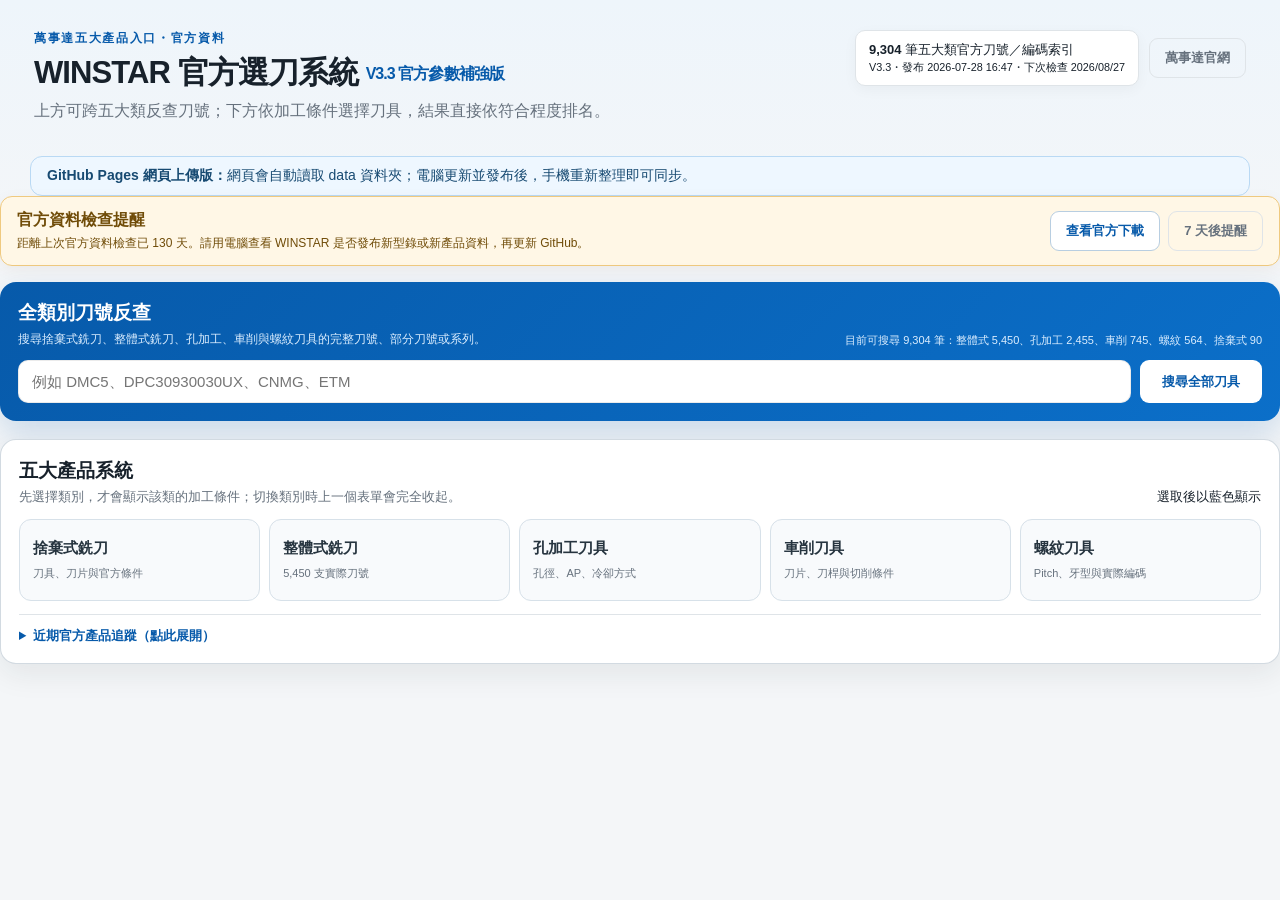
==== commit ff2a22c6: "Add files via upload" ====
--- a/index.html
+++ b/index.html
@@ -7,7 +7,7 @@
   <link rel="manifest" href="./manifest.webmanifest">
   <link rel="icon" type="image/png" sizes="192x192" href="./data/icon-192.png">
   <link rel="apple-touch-icon" href="./data/apple-touch-icon.png">
-  <title>WINSTAR 官方選刀系統 V3.2</title>
+  <title>WINSTAR 官方選刀系統 V3.3</title>
   <style>
 :root{--bg:#f4f6f8;--panel:#fff;--ink:#17212b;--muted:#66717d;--line:#dfe4e8;--blue:#075aaa;--blue2:#0d6fc8;--cyan:#eaf5ff;--green:#117a53;--amber:#9b5c00;--red:#ad2e2e;--shadow:0 10px 30px rgba(23,33,43,.08);font-family:"Segoe UI","Microsoft JhengHei",sans-serif;color:var(--ink);background:var(--bg)}
 *{box-sizing:border-box}body{margin:0;background:linear-gradient(180deg,#eef5fb 0,#f4f6f8 260px);min-height:100vh}.topbar{max-width:1500px;margin:0 auto;padding:30px 34px 20px;display:flex;justify-content:space-between;gap:30px;align-items:flex-start}.eyebrow{font-size:12px;font-weight:800;letter-spacing:.14em;text-transform:uppercase;color:var(--blue)}h1{font-size:31px;margin:5px 0 7px;letter-spacing:-.03em}h1 span{font-size:16px;color:var(--blue);vertical-align:middle}h2{font-size:19px;margin:0}.topbar p{margin:0;color:var(--muted)}.header-actions{display:flex;align-items:center;gap:10px;flex-wrap:wrap;justify-content:flex-end}.data-status{background:#fff;border:1px solid var(--line);border-radius:10px;padding:10px 13px;font-size:13px;box-shadow:0 4px 14px rgba(0,0,0,.04)}.layout{max-width:1500px;margin:0 auto;padding:0 34px 35px;display:grid;grid-template-columns:430px 1fr;gap:22px}.panel{background:var(--panel);border:1px solid rgba(208,217,224,.95);border-radius:16px;box-shadow:var(--shadow)}.filters{padding:22px;position:sticky;top:12px;align-self:start;max-height:calc(100vh - 24px);overflow:auto}.section-title{display:flex;align-items:center;justify-content:space-between;margin-bottom:20px}.section-title>div{display:flex;align-items:center;gap:10px}.section-title.compact{margin-bottom:12px}.step{display:inline-grid;place-items:center;width:31px;height:31px;border-radius:9px;background:var(--blue);color:#fff;font-size:12px;font-weight:800}.text-btn{border:0;background:none;color:var(--blue);font-weight:700;cursor:pointer}.field-grid{display:grid;grid-template-columns:1fr 1fr;gap:13px}.field{display:flex;flex-direction:column;gap:6px}.field.full{grid-column:1/-1}.field label{font-size:13px;font-weight:700}.field label b{color:var(--red);font-size:11px}.field label small{font-weight:500;color:var(--muted);margin-left:4px}.field input,.field select{width:100%;border:1px solid #cfd7de;border-radius:9px;background:#fff;padding:10px 11px;font:inherit;font-size:14px;color:var(--ink);outline:none}.field input:focus,.field select:focus{border-color:var(--blue2);box-shadow:0 0 0 3px rgba(13,111,200,.12)}.field.emphasized{background:var(--cyan);padding:9px;border-radius:11px}.brand-lock{display:flex;align-items:center;justify-content:space-between;border:1px solid #bed8ef;background:#f0f8ff;border-radius:10px;padding:11px 12px;margin-bottom:13px}.brand-lock span{font-size:11px;font-weight:700;color:var(--blue);background:#fff;padding:4px 7px;border-radius:20px}.check-row{display:flex;gap:10px;margin:17px 0 14px;padding:12px;background:#f8fafb;border:1px solid var(--line);border-radius:10px;cursor:pointer}.check-row input{margin-top:2px}.check-row span{display:flex;flex-direction:column;font-size:13px}.check-row small{color:var(--muted);font-size:11px;margin-top:3px;line-height:1.45}.btn{border:0;border-radius:9px;padding:10px 15px;font:inherit;font-size:13px;font-weight:800;cursor:pointer;transition:.18s}.btn:hover{transform:translateY(-1px)}.btn.primary{background:var(--blue);color:#fff}.btn.secondary{background:#fff;color:var(--blue);border:1px solid #b8cee1}.btn.ghost{background:transparent;color:var(--muted);border:1px solid var(--line)}.btn.danger:hover{color:var(--red);border-color:#e0b2b2}.search-btn{width:100%;font-size:15px;padding:13px}.footnote{font-size:11px;color:var(--muted);line-height:1.55;margin:10px 2px 0}.content{min-width:0}.summary{padding:20px 22px;margin-bottom:16px}.empty-summary{color:var(--muted);padding:12px 0}.summary-grid{display:grid;grid-template-columns:repeat(4,minmax(0,1fr));gap:10px}.summary-item{background:#f7f9fb;border-radius:10px;padding:11px}.summary-item b{display:block;font-size:18px}.summary-item span{font-size:11px;color:var(--muted)}.results{display:flex;flex-direction:column;gap:13px}.result-card{background:#fff;border:1px solid var(--line);border-radius:15px;box-shadow:0 6px 22px rgba(23,33,43,.055);overflow:hidden}.result-head{display:flex;justify-content:space-between;gap:18px;padding:18px 20px 14px;border-bottom:1px solid #edf0f2}.rank{width:30px;height:30px;border-radius:8px;background:#e7f2fb;color:var(--blue);font-weight:900;display:grid;place-items:center;flex:0 0 auto}.result-title-wrap{display:flex;gap:12px;min-width:0}.result-title{min-width:0}.result-title h3{margin:0;font-size:19px;letter-spacing:.01em}.result-title p{margin:4px 0 0;color:var(--muted);font-size:13px;white-space:nowrap;overflow:hidden;text-overflow:ellipsis}.badges{display:flex;gap:6px;flex-wrap:wrap;margin-top:8px}.badge{font-size:11px;padding:4px 7px;border-radius:20px;background:#eef1f4;color:#4d5963;font-weight:700}.badge.official{background:#e8f5ef;color:var(--green)}.badge.new{background:#fff1d7;color:var(--amber)}.result-actions{display:flex;align-items:flex-start}.pdf-btn{text-decoration:none;color:#fff;background:var(--blue);font-size:12px;font-weight:800;border-radius:8px;padding:9px 11px;white-space:nowrap}.result-body{padding:15px 20px 18px}.spec-grid{display:grid;grid-template-columns:repeat(6,minmax(82px,1fr));gap:8px;margin-bottom:14px}.spec{background:#f7f9fa;border-radius:9px;padding:9px}.spec span{display:block;color:var(--muted);font-size:10px}.spec strong{font-size:14px}.condition-grid{display:grid;grid-template-columns:1.1fr 1.4fr;gap:12px}.condition-box{border:1px solid var(--line);border-radius:11px;padding:12px}.condition-box h4{font-size:13px;margin:0 0 9px}.condition-row{display:grid;grid-template-columns:80px 1fr;gap:8px;padding:5px 0;border-bottom:1px dashed #e6eaed;font-size:12px}.condition-row:last-child{border-bottom:0}.condition-row span{color:var(--muted)}.condition-row strong{font-weight:750}.machining{background:#f2f8fd;border-color:#c9dfef}.machining .hero-values{display:grid;grid-template-columns:1fr 1fr;gap:8px;margin-bottom:8px}.hero-value{background:#fff;border-radius:9px;padding:10px}.hero-value span{font-size:10px;color:var(--muted);display:block}.hero-value strong{font-size:20px;color:var(--blue)}.hero-value small{font-size:10px;color:var(--muted)}.source-line{font-size:11px;color:var(--muted);margin-top:11px;display:flex;gap:10px;flex-wrap:wrap}.no-results{background:#fff;border:1px dashed #bcc7cf;border-radius:14px;padding:42px;text-align:center;color:var(--muted)}dialog{border:0;border-radius:16px;padding:0;width:min(700px,92vw);box-shadow:0 25px 80px rgba(0,0,0,.25)}dialog::backdrop{background:rgba(20,30,40,.45)}.dialog-head{display:flex;justify-content:space-between;padding:22px 24px 14px}.icon-btn{border:0;background:#eef1f3;width:32px;height:32px;border-radius:50%;font-size:22px;cursor:pointer}.progress-track{height:7px;background:#e7edf1;margin:0 24px;border-radius:10px;overflow:hidden}.progress-track div{height:100%;width:0;background:var(--blue);transition:width .25s}.update-message{font-weight:750;padding:17px 24px 8px}.update-log{margin:0 24px;background:#101820;color:#c9d4dc;border-radius:10px;min-height:190px;max-height:330px;overflow:auto;padding:12px;font:12px/1.55 Consolas,monospace;white-space:pre-wrap}.dialog-actions{display:flex;justify-content:flex-end;padding:15px 24px 20px}@media(max-width:1050px){.layout{grid-template-columns:1fr}.filters{position:static;max-height:none}.topbar{flex-direction:column}.header-actions{justify-content:flex-start}.spec-grid{grid-template-columns:repeat(3,1fr)}}@media(max-width:650px){.topbar,.layout{padding-left:15px;padding-right:15px}.field-grid{grid-template-columns:1fr}.field.full{grid-column:auto}.condition-grid{grid-template-columns:1fr}.spec-grid{grid-template-columns:repeat(2,1fr)}.summary-grid{grid-template-columns:repeat(2,1fr)}.result-head{flex-direction:column}.result-actions{padding-left:42px}}
@@ -60,6 +60,7 @@
 .global-lookup{max-width:1432px;margin:0 auto 18px;padding:18px;background:linear-gradient(135deg,#075aaa,#0b6fc9);border-radius:16px;box-shadow:0 12px 32px rgba(7,90,170,.18);color:#fff}.global-lookup-head{display:flex;justify-content:space-between;align-items:flex-end;gap:18px;margin-bottom:12px}.global-lookup h2{font-size:19px;margin:0}.global-lookup p{font-size:12px;margin:5px 0 0;color:#dceeff}.global-search-row{display:grid;grid-template-columns:1fr auto;gap:9px}.global-search-row input{min-width:0;border:0;border-radius:10px;padding:13px 14px;font:inherit;font-size:15px;text-transform:uppercase;outline:none;box-shadow:inset 0 0 0 1px rgba(0,0,0,.08)}.global-search-row input:focus{box-shadow:0 0 0 4px rgba(255,255,255,.25)}.global-search-row .btn{background:#fff;color:var(--blue);padding-left:22px;padding-right:22px}.global-search-meta{font-size:11px;color:#dceeff;white-space:nowrap}.global-results{max-width:1432px;margin:0 auto 18px}.global-results[hidden]{display:none!important}.global-result-summary{padding:13px 16px;margin-bottom:10px;border:1px solid #b9d9f4;background:#eef7ff;border-radius:12px;color:#174a72}.global-result-grid{display:grid;grid-template-columns:repeat(2,minmax(0,1fr));gap:10px}.global-result-card{background:#fff;border:1px solid var(--line);border-radius:13px;padding:15px 16px;box-shadow:0 6px 22px rgba(23,33,43,.055)}.global-result-head{display:flex;justify-content:space-between;gap:14px;align-items:flex-start}.global-result-card h3{font-size:17px;margin:0}.global-result-card p{font-size:12px;color:var(--muted);margin:5px 0 0;line-height:1.5}.global-result-badges{display:flex;gap:6px;flex-wrap:wrap;margin-top:9px}.global-result-detail{margin-top:12px;padding-top:11px;border-top:1px solid #edf0f2}.global-result-detail[hidden]{display:none}.global-result-actions{display:flex;gap:8px;flex-wrap:wrap;justify-content:flex-end}.global-result-actions a{text-decoration:none}.global-empty{padding:30px;text-align:center;background:#fff;border:1px dashed #bcc7cf;border-radius:14px;color:var(--muted)}
 .catalog-layout{display:grid;grid-template-columns:430px 1fr;gap:22px}.catalog-filter{padding:22px;align-self:start}.catalog-content{min-width:0}.catalog-intro{padding:18px 20px;margin-bottom:15px}.catalog-intro p{margin:7px 0 0;color:var(--muted);font-size:13px;line-height:1.55}.catalog-results{display:flex;flex-direction:column;gap:12px}.catalog-card{background:#fff;border:1px solid var(--line);border-radius:14px;box-shadow:0 6px 22px rgba(23,33,43,.055);padding:17px 19px}.catalog-card-head{display:flex;justify-content:space-between;gap:15px;align-items:flex-start}.catalog-card-title{display:flex;gap:12px}.catalog-card h3{margin:0;font-size:18px}.catalog-card p{margin:5px 0 0;color:var(--muted);font-size:12px}.catalog-specs{display:flex;gap:7px;flex-wrap:wrap;margin-top:13px}.catalog-specs span{font-size:11px;background:#f1f5f8;border-radius:18px;padding:6px 9px;color:#4d5c68}.catalog-source{display:flex;justify-content:space-between;gap:12px;align-items:center;margin-top:13px;padding-top:11px;border-top:1px solid #edf0f2;font-size:11px;color:var(--muted)}.catalog-source a{text-decoration:none}.catalog-empty{padding:38px;text-align:center;background:#fff;border:1px dashed #bcc7cf;border-radius:14px;color:var(--muted)}
 .badge.incomplete,.catalog-specs span.incomplete{background:#fff0d0;color:#8a5800}.catalog-machining{margin-top:13px;background:#f2f8fd;border:1px solid #c9dfef;border-radius:11px;padding:12px}.catalog-machining h4{margin:0 0 9px;font-size:13px}.catalog-machining-grid{display:grid;grid-template-columns:repeat(2,minmax(0,1fr));gap:8px}.catalog-machining-value{background:#fff;border-radius:9px;padding:9px}.catalog-machining-value span{display:block;color:var(--muted);font-size:10px}.catalog-machining-value strong{display:block;color:var(--blue);font-size:17px;margin-top:2px}.catalog-machining small{display:block;color:var(--muted);font-size:10px;margin-top:8px;line-height:1.45}
+.catalog-machining-groups{display:grid;grid-template-columns:repeat(auto-fit,minmax(250px,1fr));gap:10px}.catalog-machining-group{background:#e8f3fc;border:1px solid #c5deef;border-radius:10px;padding:10px}.catalog-machining-group h5{margin:0 0 8px;color:var(--blue);font-size:13px}.catalog-page-actions{display:flex;gap:7px;align-items:flex-start;flex-wrap:wrap;justify-content:flex-end}.catalog-page-actions .pdf-btn.parameters{background:#0d6fc8}.catalog-page-actions .pdf-btn{color:#fff!important}.catalog-card .badges:empty{display:none}
 @media(max-width:1050px){.search-actions{bottom:0}.filters{overflow:visible}.update-reminder{margin-left:15px;margin-right:15px}}
 @media(max-width:1050px){.product-hub,.category-notice,.global-lookup,.global-results{margin-left:15px;margin-right:15px}.category-grid{grid-template-columns:repeat(3,1fr)}.recent-grid{grid-template-columns:repeat(2,1fr)}.catalog-layout{grid-template-columns:1fr}}
 @media(max-width:650px){.advanced .field-grid{grid-template-columns:1fr}.update-reminder{align-items:flex-start;flex-direction:column}.update-actions{width:100%}.update-actions>*{flex:1;text-align:center}.category-grid{grid-template-columns:1fr 1fr}.category-card{min-height:76px}.hub-head{align-items:flex-start;flex-direction:column}.recent-grid{grid-template-columns:1fr}.global-lookup-head{align-items:flex-start;flex-direction:column}.global-search-row{grid-template-columns:1fr}.global-search-row .btn{width:100%}.global-result-grid{grid-template-columns:1fr}.global-search-meta{white-space:normal}.global-result-head{flex-direction:column}.global-result-actions{justify-content:flex-start}.catalog-machining-grid{grid-template-columns:1fr}}
@@ -69,7 +70,7 @@
   <header class="topbar">
     <div>
       <div class="eyebrow">萬事達五大產品入口・官方資料</div>
-      <h1>WINSTAR 官方選刀系統 <span>V3.2 全類別反查版</span></h1>
+      <h1>WINSTAR 官方選刀系統 <span>V3.3 官方參數補強版</span></h1>
       <p>上方可跨五大類反查刀號；下方依加工條件選擇刀具，結果直接依符合程度排名。</p>
     </div>
     <div class="header-actions">
@@ -392,37 +393,61 @@
     {code:'SGIH',name:'切斷刀具',mode:'external',apps:['parting'],depthMax:40,page:'D098'},
     {code:'DLBSR',name:'迷你鎢鋼內徑搪刀',mode:'internal',apps:['finish','medium'],dia:[1,6.1],page:'D100'},
     {code:'DEBSR',name:'模組化鎢鋼內徑搪刀',mode:'internal',apps:['finish','medium'],dia:[1,6.1],page:'D109'},
-    {code:'BTAH',name:'自動車床後掃加工刀具',mode:'external',apps:['back'],page:'D118'},
-    {code:'CTAH',name:'自動車床切槽／切斷刀具',mode:'external',apps:['groove','parting'],page:'D119'},
-    {code:'SAKG',name:'自動車床多功能車刀',mode:'external',apps:['back','groove','parting','profiling','threading'],page:'D122'}
+    {code:'BTAH',name:'自動車床後掃加工刀具',mode:'external',apps:['back'],page:'D118',conditionKey:'BTAH_AUTO'},
+    {code:'CTAH',name:'自動車床切槽／切斷刀具',mode:'external',apps:['groove','parting'],page:'D119',conditionKey:'CTAH_AUTO'},
+    {code:'SAKN',aliases:['SAKNR','SAKNL'],name:'多功能切槽／車削刀片',mode:'external',apps:['groove','finish','medium'],page:'D123',insertFamily:true,holder:'SAKG 刀桿',grade:'CP6025'},
+    {code:'SAKG',aliases:['SAKGR','SAKGL'],name:'多功能切槽刀片',mode:'external',apps:['groove'],page:'D124',insertFamily:true,holder:'SAKG 刀桿',grade:'CP6025'},
+    {code:'SAKB',aliases:['SAKBR','SAKBL'],name:'多功能後掃刀片',mode:'external',apps:['back'],page:'D124',insertFamily:true,holder:'SAKG 刀桿',grade:'CP6025'},
+    {code:'SAKC',aliases:['SAKCR','SAKCL'],name:'多功能切斷刀片',mode:'external',apps:['parting'],page:'D125',insertFamily:true,holder:'SAKG 刀桿',grade:'CP6025'},
+    {code:'SAKP',aliases:['SAKPR','SAKPL'],name:'多功能仿形刀片',mode:'external',apps:['profiling'],page:'D125',insertFamily:true,holder:'SAKG 刀桿',grade:'CP6025'},
+    {code:'SAKT',aliases:['SAKTR','SAKTL'],name:'多功能螺紋刀片',mode:'external',apps:['threading'],page:'D125',insertFamily:true,holder:'SAKG 刀桿',grade:'CP6025'}
   ],
   threading:[
-    {code:'ETSN',name:'全鎢鋼單牙螺紋銑刀',kind:'mill',standards:['ISO'],pitch:[.25,1.75],page:'E008'},
-    {code:'ETTN',name:'全鎢鋼三牙螺紋銑刀',kind:'mill',standards:['ISO','UN'],pitch:[.35,2.5],tpi:[10,36],page:'E009'},
-    {code:'ETTC',name:'內冷三牙螺紋銑刀',kind:'mill',standards:['ISO','UN'],pitch:[.45,2.5],tpi:[10,36],page:'E009'},
-    {code:'ETTRN',name:'R刃三牙螺紋銑刀',kind:'mill',standards:['ISO','UN'],pitch:[.35,2.5],tpi:[10,36],page:'E011'},
-    {code:'ETLN',name:'多功能螺紋銑刀',kind:'mill',standards:['ISO','UN'],pitch:[.7,2],tpi:[11,40],page:'E013'},
-    {code:'ETLC',name:'內冷多功能螺紋銑刀',kind:'mill',standards:['ISO','UN'],pitch:[.5,2],tpi:[13,36],page:'E013'},
-    {code:'ETMN',name:'多牙螺紋銑刀',kind:'mill',standards:['ISO','UN'],pitch:[1,2.5],tpi:[8,36],page:'E015'},
-    {code:'ETMC',name:'內冷多牙螺紋銑刀',kind:'mill',standards:['ISO'],pitch:[1,1.5],page:'E016'},
-    {code:'ETMNPT／ETMCPT',name:'BSPT 管用錐形螺紋銑刀',kind:'mill',standards:['BSPT'],tpi:[11,28],page:'E018'},
-    {code:'ETMNNT／ETMCNT',name:'NPT 管用錐形螺紋銑刀',kind:'mill',standards:['NPT'],tpi:[8,27],page:'E019'},
-    {code:'ETDN',name:'鑽孔／倒角／螺紋複合刀',kind:'mill',standards:['ISO'],pitch:[.8,1.5],page:'E020'},
-    {code:'ETMMM',name:'模組化螺紋銑刀',kind:'mill',standards:['ISO'],pitch:[.5,3],page:'E022'},
+    {code:'ETSN',name:'全鎢鋼單牙螺紋銑刀',kind:'mill',standards:['ISO'],pitch:[.25,1.75],page:'E008',conditionKey:'THREAD_STANDARD'},
+    {code:'ETTN',name:'全鎢鋼三牙螺紋銑刀',kind:'mill',standards:['ISO','UN'],pitch:[.35,2.5],tpi:[10,36],page:'E009',conditionKey:'THREAD_STANDARD'},
+    {code:'ETTC',name:'內冷三牙螺紋銑刀',kind:'mill',standards:['ISO','UN'],pitch:[.45,2.5],tpi:[10,36],page:'E009',conditionKey:'THREAD_STANDARD'},
+    {code:'ETTRN',name:'R刃三牙螺紋銑刀',kind:'mill',standards:['ISO','UN'],pitch:[.35,2.5],tpi:[10,36],page:'E011',conditionKey:'THREAD_STANDARD'},
+    {code:'ETLN',name:'多功能螺紋銑刀',kind:'mill',standards:['ISO','UN'],pitch:[.7,2],tpi:[11,40],page:'E013',conditionKey:'THREAD_STANDARD'},
+    {code:'ETLC',name:'內冷多功能螺紋銑刀',kind:'mill',standards:['ISO','UN'],pitch:[.5,2],tpi:[13,36],page:'E013',conditionKey:'THREAD_STANDARD'},
+    {code:'ETMN',name:'多牙螺紋銑刀',kind:'mill',standards:['ISO','UN'],pitch:[1,2.5],tpi:[8,36],page:'E015',conditionKey:'THREAD_ETM'},
+    {code:'ETMC',name:'內冷多牙螺紋銑刀',kind:'mill',standards:['ISO'],pitch:[1,1.5],page:'E016',conditionKey:'THREAD_ETM'},
+    {code:'ETMNPT／ETMCPT',name:'BSPT 管用錐形螺紋銑刀',kind:'mill',standards:['BSPT'],tpi:[11,28],page:'E018',conditionKey:'THREAD_ETM'},
+    {code:'ETMNNT／ETMCNT',name:'NPT 管用錐形螺紋銑刀',kind:'mill',standards:['NPT'],tpi:[8,27],page:'E019',conditionKey:'THREAD_ETM'},
+    {code:'ETDN',name:'鑽孔／倒角／螺紋複合刀',kind:'mill',standards:['ISO'],pitch:[.8,1.5],page:'E020',conditionPage:'E021',conditionKey:'THREAD_ETD',teeth:2,mats:['castiron','aluminum','copper','plastic']},
+    {code:'ETMMM',aliases:['ETMWM'],name:'模組化螺紋銑刀',kind:'mill',standards:['ISO'],pitch:[.5,3],page:'E022',conditionPage:'E023',conditionKey:'THREAD_MODULAR'},
     {code:'ICXMT／ILNEX',name:'捨棄式螺紋銑刀',kind:'mill',standards:['ISO','UN'],pitch:[.75,3],tpi:[10,32],page:'E023'},
     {code:'ILNHT',name:'捨棄式管牙螺紋銑刀片',kind:'mill',standards:['BSPT','NPT'],tpi:[11,19],page:'E027'},
-    {code:'DLTSR',name:'ISO M 全鎢鋼內徑螺紋車刀',kind:'turn',standards:['ISO'],dia:[3.2,6.1],page:'E028'},
-    {code:'DLTMR',name:'60° 泛用牙內徑螺紋車刀',kind:'turn',standards:['ISO','UN'],dia:[2.6,10],page:'E029'},
-    {code:'I11／I16／I22',name:'螺紋車刀片',kind:'turn',standards:['ISO','UN','W'],pitch:[.5,8],tpi:[3.25,48],page:'E032'},
-    {code:'TKSNM／TKSCM',name:'全鎢鋼螺旋絲攻',kind:'tap',standards:['ISO'],threadSize:[5,12],page:'E055'},
-    {code:'TKTNM／TKTCM',name:'全鎢鋼直刃絲攻',kind:'tap',standards:['ISO'],threadSize:[3,16],page:'E057'},
-    {code:'THTNM／THTCM',name:'高硬用全鎢鋼直刃絲攻',kind:'tap',standards:['ISO'],threadSize:[3,16],page:'E059',mats:['prehardened','hardened']},
-    {code:'TNFNM',name:'全鎢鋼無屑絲攻',kind:'tap',standards:['ISO'],threadSize:[1,6],page:'E061'}
+    {code:'DLTSR',name:'ISO M 全鎢鋼內徑螺紋車刀',kind:'turn',standards:['ISO'],dia:[3.2,6.1],page:'E028',conditionPage:'E053',conditionKey:'THREAD_TURN'},
+    {code:'DLTMR',name:'60° 泛用牙內徑螺紋車刀',kind:'turn',standards:['ISO','UN'],dia:[2.6,10],page:'E029',conditionPage:'E053',conditionKey:'THREAD_TURN'},
+    {code:'I11／I16／I22',name:'螺紋車刀片',kind:'turn',standards:['ISO','UN','W'],pitch:[.5,8],tpi:[3.25,48],page:'E032',conditionPage:'E053',conditionKey:'THREAD_TURN'},
+    {code:'TKSNM',name:'全鎢鋼螺旋絲攻・通孔',kind:'tap',standards:['ISO'],threadSize:[5,12],page:'E055',conditionKey:'TKS_TAP',mats:['carbon','alloy','castiron','aluminum','copper']},
+    {code:'TKSCM',name:'內冷螺旋絲攻・盲孔',kind:'tap',standards:['ISO'],threadSize:[5,12],page:'E056',conditionKey:'TKSC_TAP',mats:['carbon','alloy','castiron','aluminum','copper']},
+    {code:'TKTNM',name:'全鎢鋼直刃絲攻・通孔',kind:'tap',standards:['ISO'],threadSize:[3,16],page:'E057',conditionKey:'TKT_TAP',mats:['castiron','aluminum','copper']},
+    {code:'TKTCM',name:'內冷直刃絲攻・盲孔',kind:'tap',standards:['ISO'],threadSize:[3,16],page:'E058',conditionKey:'TKTC_TAP',mats:['castiron','aluminum','copper']},
+    {code:'THTNM',name:'高硬用全鎢鋼直刃絲攻・通孔',kind:'tap',standards:['ISO'],threadSize:[3,16],page:'E059',conditionKey:'THT_TAP',mats:['hardened']},
+    {code:'THTCM',name:'高硬用內冷直刃絲攻・盲孔',kind:'tap',standards:['ISO'],threadSize:[3,16],page:'E060',conditionKey:'THT_TAP',mats:['hardened']},
+    {code:'TNFNM',name:'全鎢鋼無屑絲攻',kind:'tap',standards:['ISO'],threadSize:[1,6],page:'E061',conditionKey:'TNF_TAP',mats:['aluminum','copper']}
   ]
 };
 
 // 只登錄已從官方加工條件表確認的範圍；沒有資料的系列不顯示、不補猜。
 const CATALOG_MACHINING = {
+  BTAH_AUTO:{
+    mode:'turning',conditionPage:'D118',feedUnit:'fr',
+    rows:{
+      carbon:{vc:[30,180],feed:[.01,.15]},alloy:{vc:[30,180],feed:[.01,.15]},prehardened:{vc:[30,180],feed:[.01,.15]},
+      stainless:{vc:[50,120],feed:[.02,.10]},castiron:{vc:[30,180],feed:[.01,.15]},
+      aluminum:{vc:[70,230],feed:[.03,.15]},copper:{vc:[70,230],feed:[.03,.15]}
+    }
+  },
+  CTAH_AUTO:{
+    mode:'turning',conditionPage:'D119',feedUnit:'fr',
+    rows:{
+      carbon:{vc:[30,180],feed:[.01,.09]},alloy:{vc:[30,180],feed:[.01,.09]},prehardened:{vc:[30,180],feed:[.01,.09]},
+      stainless:{vc:[50,120],feed:[.02,.05]},castiron:{vc:[30,180],feed:[.01,.09]},
+      aluminum:{vc:[70,230],feed:[.03,.11]},copper:{vc:[70,230],feed:[.03,.11]}
+    }
+  },
   CXLN:{
     mode:'milling',
     rows:{
@@ -460,7 +485,57 @@
       titanium:{vc:[20,40]},
       superalloy:{vc:[18,30]}
     }
-  }
+  },
+  THREAD_STANDARD:{
+    mode:'thread_milling',conditionPage:'E021',feedUnit:'fz',
+    rows:{
+      carbon:{vc:[50,70],feed:[.02,.07]},alloy:{vc:[50,70],feed:[.02,.07]},prehardened:{vc:[50,70],feed:[.02,.07]},
+      stainless:{vc:[50,70],feed:[.02,.07]},castiron:{vc:[50,100],feed:[.03,.10]},
+      aluminum:{vc:[50,70],feed:[.03,.10]},copper:{vc:[50,70],feed:[.03,.10]},
+      titanium:{vc:[20,60],feed:[.01,.03]},superalloy:{vc:[20,60],feed:[.01,.03]},hardened:{vc:[25,50],feed:[.01,.05]}
+    }
+  },
+  THREAD_ETM:{
+    mode:'thread_milling',conditionPage:'E021',feedUnit:'fz',
+    rows:{
+      carbon:{vc:[60,90],feed:[.02,.08]},alloy:{vc:[60,90],feed:[.02,.08]},prehardened:{vc:[60,90],feed:[.02,.08]},
+      stainless:{vc:[60,90],feed:[.02,.08]},castiron:{vc:[50,100],feed:[.03,.10]},
+      aluminum:{vc:[50,100],feed:[.02,.06]},copper:{vc:[50,100],feed:[.02,.06]},
+      titanium:{vc:[20,60],feed:[.01,.03]},superalloy:{vc:[20,60],feed:[.01,.03]},hardened:{vc:[30,60],feed:[.01,.03]}
+    }
+  },
+  THREAD_MODULAR:{
+    mode:'thread_milling',conditionPage:'E023',feedUnit:'fz',
+    rows:{
+      carbon:{vc:[100,250],feed:[.10,.20]},alloy:{vc:[100,250],feed:[.10,.20]},prehardened:{vc:[100,250],feed:[.10,.20]},
+      stainless:{vc:[130,200],feed:[.10,.18]},castiron:{vc:[100,200],feed:[.12,.20]},
+      aluminum:{vc:[110,400],feed:[.15,.24]},copper:{vc:[110,400],feed:[.15,.24]},
+      titanium:{vc:[25,100],feed:[.05,.15]},superalloy:{vc:[25,100],feed:[.05,.15]},hardened:{vc:[40,100],feed:[.05,.15]}
+    }
+  },
+  THREAD_ETD:{
+    mode:'drill_thread',conditionPage:'E021',
+    rows:{
+      castiron:{vc:[55,85],drillFeed:{small:[.07,.105],large:[.105,.154]},threadFeed:{small:[.014,.035],large:[.035,.07]}},
+      copper:{vc:[70,280],drillFeed:{small:[.07,.210],large:[.042,.070]},threadFeed:{small:[.021,.042],large:[.042,.07]}},
+      aluminum:{vc:[70,280],drillFeed:{small:[.07,.175],large:[.175,.210]},threadFeed:{small:[.021,.042],large:[.042,.07]}},
+      plastic:{vc:[40,80],drillFeed:{small:[.07,.175],large:[.175,.210]},threadFeed:{small:[.021,.042],large:[.042,.07]}}
+    }
+  },
+  THREAD_TURN:{
+    mode:'thread_turning',conditionPage:'E053',feedUnit:'pitch',
+    rows:{
+      carbon:{vc:[60,140]},alloy:{vc:[60,140]},prehardened:{vc:[60,140]},
+      stainless:{vc:[40,120]},castiron:{vc:[60,120]},
+      titanium:{vc:[25,65]},superalloy:{vc:[25,65]},hardened:{vc:[20,60]}
+    }
+  },
+  TKS_TAP:{mode:'tapping',conditionPage:'E055',feedUnit:'pitch',rows:{carbon:{vc:[5,15]},alloy:{vc:[5,15]},castiron:{vc:[5,15]},aluminum:{vc:[5,15]},copper:{vc:[5,15]}}},
+  TKSC_TAP:{mode:'tapping',conditionPage:'E056',feedUnit:'pitch',rows:{carbon:{vc:[10,50]},alloy:{vc:[10,50]},castiron:{vc:[10,50]},aluminum:{vc:[10,50]},copper:{vc:[10,50]}}},
+  TKT_TAP:{mode:'tapping',conditionPage:'E057',feedUnit:'pitch',rows:{castiron:{vc:[5,15]},aluminum:{vc:[5,15]},copper:{vc:[5,15]}}},
+  TKTC_TAP:{mode:'tapping',conditionPage:'E058',feedUnit:'pitch',rows:{castiron:{vc:[10,50]},aluminum:{vc:[10,50]},copper:{vc:[10,50]}}},
+  THT_TAP:{mode:'tapping',conditionPage:'E059／E060',feedUnit:'pitch',rows:{hardened:{vc:[2,4]}}},
+  TNF_TAP:{mode:'tapping',conditionPage:'E061',feedUnit:'pitch',rows:{aluminum:{vc:[15,30]},copper:{vc:[15,30]}}}
 };
 
 // 系列順位只用於「哪個系列更適合這項加工」，不受S/F在型錄中是直接列值或公式換算影響。
@@ -601,7 +676,7 @@
     <div class="field"><label><span class="required-mark">＊</span>工件加工直徑（mm）</label><input id="catalogDiameter" type="number" min="0.1" step="0.1" placeholder="計算轉速用，例：50"></div>
     <div class="field"><label>機台最高轉速（rpm） <small>選填</small></label><input id="catalogMaxRpm" type="number" min="1" step="100" placeholder="例：4000"></div>
     <div class="field"><label>加工位置 <small>選填</small></label><select id="catalogMode"><option value="">不限</option><option value="external">外徑</option><option value="internal">內徑</option></select></div>
-    <div class="field"><label>加工方式 <small>選填</small></label><select id="catalogOperation"><option value="">不限</option><option value="finish">精加工</option><option value="medium">中加工</option><option value="rough">粗加工</option><option value="groove">切槽</option><option value="parting">切斷</option><option value="back">後掃加工</option><option value="profiling">仿形加工</option></select></div>
+    <div class="field"><label>加工方式 <small>選填</small></label><select id="catalogOperation"><option value="">不限</option><option value="finish">精加工</option><option value="medium">中加工</option><option value="rough">粗加工</option><option value="groove">切槽</option><option value="parting">切斷</option><option value="back">後掃加工</option><option value="profiling">仿形加工</option><option value="threading">螺紋加工</option></select></div>
     <div class="field"><label>刀片形狀 <small>選填</small></label><select id="catalogShape"><option value="">不限</option><option value="C">C型 80°</option><option value="D">D型 55°</option><option value="S">S型 90°</option><option value="T">T型 60°</option><option value="V">V型 35°</option><option value="W">W型 80°</option></select></div>
     <div class="field"><label>AP 切深（mm） <small>選填</small></label><input id="catalogAp" type="number" min="0" step="0.1" placeholder="例：2"></div>`;
   if (category==='threading') fields=`
@@ -669,13 +744,13 @@
     if (ap!==null && category==='indexable' && family.apMax && ap>family.apMax+1e-9) continue;
     if (ap!==null && category==='holemaking' && family.ratio && diameter && ap/diameter>family.ratio+1e-9) continue;
     if (threadSize!==null && family.threadSize && (threadSize<family.threadSize[0]||threadSize>family.threadSize[1])) continue;
-    if (pitch!==null) {
+    if (pitch!==null && family.kind==='mill') {
       const convertedTpi=25.4/pitch;
       const pitchFits=family.pitch&&pitch>=family.pitch[0]-1e-9&&pitch<=family.pitch[1]+1e-9;
       const tpiFits=family.tpi&&convertedTpi>=family.tpi[0]-1e-9&&convertedTpi<=family.tpi[1]+1e-9;
       if (!pitchFits&&!tpiFits) continue;
     }
-    if (tpi!==null && (!family.tpi||tpi<family.tpi[0]-1e-9||tpi>family.tpi[1]+1e-9)) continue;
+    if (tpi!==null && family.kind!=='tap' && (!family.tpi||tpi<family.tpi[0]-1e-9||tpi>family.tpi[1]+1e-9)) continue;
     let score=0;
     if (!family.mats) score+=2;
     if (diameter!==null&&family.dia) score+=(family.dia[1]-family.dia[0])/100;
@@ -702,7 +777,7 @@
 
 function familyMatchTokens(family) {
   const tokens=[];
-  String(family.code||'').toUpperCase().split(/[／/]/).forEach(part=>{
+  [family.code,...(family.aliases||[])].join('／').toUpperCase().split(/[／/]/).forEach(part=>{
     const beforeDepth=part.replace(/-\d+D.*$/,'');
     const token=normalizedToolCode(beforeDepth.replace(/□/g,''));
     if (token) tokens.push(token);
@@ -724,9 +799,20 @@
 }
 
 function threadEntryValues(entry) {
-  const text=String(entry.spec||'').replace(/×/g,'x');
+  const text=String(entry?.spec||'').replace(/×/g,'x');
   const match=text.match(/\bM\s*(\d+(?:\.\d+)?)\s*x\s*(\d+(?:\.\d+)?)/i);
-  return match?{size:Number(match[1]),pitch:Number(match[2])}:null;
+  if (!match) {
+    const modular=text.match(/≥\s*M\s*(\d+(?:\.\d+)?)\s+(\d+(?:\.\d+)?)\s+(\d+(?:\.\d+)?)/i);
+    return modular?{size:Number(modular[1]),pitch:Number(modular[3]),toolDiameter:Number(modular[2]),secondaryDiameter:null,minSize:true}:null;
+  }
+  const tail=text.slice((match.index||0)+match[0].length);
+  const values=[...tail.matchAll(/-?\d+(?:\.\d+)?/g)].map(item=>Number(item[0]));
+  return {
+    size:Number(match[1]),
+    pitch:Number(match[2]),
+    toolDiameter:Number.isFinite(values[0])?values[0]:null,
+    secondaryDiameter:Number.isFinite(values[2])?values[2]:null
+  };
 }
 
 function familyCatalogEntries(category,family,q) {
@@ -735,6 +821,9 @@
     entry.kind==='order' &&
     entryMatchesFamily(entry,family)
   );
+  if (category==='turning'&&family.insertFamily) {
+    entries=entries.filter(entry=>!normalizedToolCode(entry.code).startsWith('ISAKG'));
+  }
   if (category==='holemaking' && /^DPC9-\d+D/i.test(family.code)) {
     const pageByRatio={10:'C021',15:'C022',20:'C023'};
     const expected=pageByRatio[family.ratio];
@@ -743,11 +832,11 @@
   if ((category==='indexable'||category==='holemaking')&&Number.isFinite(q.diameter)) {
     entries=entries.filter(entry=>Number.isFinite(entry.diameter)&&Math.abs(entry.diameter-q.diameter)<=.011);
   }
-  if (category==='threading'&&(Number.isFinite(q.threadSize)||Number.isFinite(q.pitch))) {
+  if (category==='threading'&&family.kind!=='turn'&&(Number.isFinite(q.threadSize)||Number.isFinite(q.pitch))) {
     entries=entries.filter(entry=>{
       const values=threadEntryValues(entry);
       if (!values) return false;
-      if (Number.isFinite(q.threadSize)&&Math.abs(values.size-q.threadSize)>.011) return false;
+      if (Number.isFinite(q.threadSize)&&(values.minSize?q.threadSize<values.size:Math.abs(values.size-q.threadSize)>.011)) return false;
       if (Number.isFinite(q.pitch)&&Math.abs(values.pitch-q.pitch)>.011) return false;
       return true;
     });
@@ -776,11 +865,14 @@
     if (seen.has(key)) return false;
     seen.add(key); return true;
   });
+  const diameterDistance=row=>(category==='indexable'||category==='holemaking')
+    ?Math.abs((row.entry?.diameter??q.diameter??0)-(q.diameter??0))
+    :0;
   uniqueRows.sort((a,b)=>
     (a.entry?0:1)-(b.entry?0:1) ||
     (a.complete?0:1)-(b.complete?0:1) ||
     a.score-b.score ||
-    Math.abs((a.entry?.diameter??q.diameter??0)-(q.diameter??0))-Math.abs((b.entry?.diameter??q.diameter??0)-(q.diameter??0)) ||
+    diameterDistance(a)-diameterDistance(b) ||
     String(a.entry?.code||a.family.code).localeCompare(String(b.entry?.code||b.family.code),'en')
   );
   return uniqueRows;
@@ -803,38 +895,159 @@
   return specs;
 }
 
+function catalogFamilyForEntry(entry) {
+  const category=entry?.category==='hole'?'holemaking':entry?.category;
+  return (CATALOG_FAMILIES[category]||[]).find(family=>entryMatchesFamily(entry,family))||null;
+}
+
+function catalogEntrySpecs(family,entry) {
+  if (!entry) return [];
+  const specs=[];
+  if (entry.category==='threading') {
+    const values=threadEntryValues(entry);
+    if (values) {
+      specs.push(`螺紋 M${fmt(values.size)} × ${fmt(values.pitch)} mm`);
+      if (family?.kind==='mill'&&Number.isFinite(values.toolDiameter)) specs.push(`刀具直徑 Ø${fmt(values.toolDiameter)} mm`);
+      if (normalizedToolCode(family?.code)==='ETDN'&&Number.isFinite(values.secondaryDiameter)) specs.push(`螺紋刃徑 Ø${fmt(values.secondaryDiameter)} mm`);
+    }
+  } else if (entry.category==='turning'&&family?.insertFamily) {
+    const holderCode=normalizedToolCode(entry.code).startsWith('ISAKG');
+    if (holderCode) {
+      specs.push('相容刀片 SAKG 多功能刀片');
+    } else {
+      const width=Number((String(entry.spec||'').match(/\d+(?:\.\d+)?/)||[])[0]);
+      if (Number.isFinite(width)) specs.push(`刃寬 W ${fmt(width)} mm`);
+      if (family.holder) specs.push(`相容刀桿 ${family.holder}`);
+      if (family.grade) specs.push(`刀片材質 ${family.grade}`);
+    }
+  } else if (entry.category==='turning'&&['BTAH_AUTO','CTAH_AUTO'].includes(family?.conditionKey)) {
+    const tail=String(entry.spec||'').replace(/^\S+\s*/,'');
+    const values=[...tail.matchAll(/-?\d+(?:\.\d+)?/g)].map(match=>Number(match[0]));
+    if (Number.isFinite(values[0])&&Number.isFinite(values[1])) specs.push(`刀桿尺寸 ${fmt(values[0])} × ${fmt(values[1])} mm`);
+    if (Number.isFinite(values[2])) specs.push(`全長 L ${fmt(values[2])} mm`);
+  } else if (entry.category!=='turning'&&Number.isFinite(entry.diameter)) {
+    specs.push(`刀具直徑 Ø${fmt(entry.diameter)} mm`);
+  }
+  return specs;
+}
+
+function catalogPageForEntry(entry,family) {
+  if (entry?.category==='turning'&&family?.insertFamily&&Number.isFinite(entry.pdfPage)) {
+    return `D${String(Math.max(1,entry.pdfPage-1)).padStart(3,'0')}`;
+  }
+  if (entry?.category==='turning'&&['BTAH_AUTO','CTAH_AUTO'].includes(family?.conditionKey)) {
+    return family.page;
+  }
+  return entry?.catalogPage||family?.page||'';
+}
+
 function catalogToothCount(entry) {
   const values=[...String(entry?.spec||'').matchAll(/\b\d+(?:\.\d+)?\b/g)].map(match=>Number(match[0]));
   const value=values[values.length-1];
   return Number.isInteger(value)&&value>=1&&value<=30?value:null;
 }
 
+function catalogCondition(family) {
+  return CATALOG_MACHINING[family?.conditionKey]||CATALOG_MACHINING[family?.code]||null;
+}
+
+function catalogToolDiameter(family,entry,q) {
+  if (entry?.category==='threading'||family?.kind==='mill'||family?.kind==='tap'||family?.kind==='turn') {
+    const values=threadEntryValues(entry);
+    if (family?.kind==='tap'||family?.kind==='turn') return values?.size||q.threadSize||null;
+    return values?.toolDiameter||null;
+  }
+  return Number.isFinite(q.diameter)?q.diameter:(Number.isFinite(entry?.diameter)?entry.diameter:null);
+}
+
+function rpmForVc(vc,diameter,cap) {
+  const raw=vc.map(value=>1000*value/(Math.PI*diameter));
+  return {raw,actual:raw.map(value=>cap?Math.min(value,cap):value)};
+}
+
+function machiningValue(label,value,unit='') {
+  return `<div class="catalog-machining-value"><span>${esc(label)}</span><strong>${esc(value)}</strong>${unit?`<small>${esc(unit)}</small>`:''}</div>`;
+}
+
+function etdMachiningHtml(family,entry,q,condition,row) {
+  const values=threadEntryValues(entry);
+  const drillDiameter=values?.toolDiameter;
+  const millDiameter=values?.secondaryDiameter||drillDiameter;
+  if (!Number.isFinite(drillDiameter)||!Number.isFinite(millDiameter)) return '';
+  const bucket=drillDiameter<=6?'small':'large';
+  const drillFeed=row.drillFeed?.[bucket];
+  const threadFeed=row.threadFeed?.[bucket];
+  if (!drillFeed||!threadFeed) return '';
+  const cap=Number.isFinite(q.maxRpm)?q.maxRpm:null;
+  const drillRpm=rpmForVc(row.vc,drillDiameter,cap);
+  const millRpm=rpmForVc(row.vc,millDiameter,cap);
+  const drillF=[drillRpm.actual[0]*drillFeed[0],drillRpm.actual[1]*drillFeed[1]];
+  const millF=[millRpm.actual[0]*2*threadFeed[0],millRpm.actual[1]*2*threadFeed[1]];
+  const limited=cap&&(drillRpm.raw[1]>cap||millRpm.raw[1]>cap);
+  return `<div class="catalog-machining">
+    <h4>官方 E021 加工參數與換算</h4>
+    <div class="catalog-machining-groups">
+      <div class="catalog-machining-group"><h5>① 鑽孔／倒角（Ø${fmt(drillDiameter)}）</h5><div class="catalog-machining-grid">
+        ${machiningValue('官方 Vc',`${fmt(row.vc[0])}～${fmt(row.vc[1])}`,'m/min')}
+        ${machiningValue('官方 f',`${fmt(drillFeed[0],3)}～${fmt(drillFeed[1],3)}`,'mm/rev')}
+        ${machiningValue('主軸轉速 S',`${fmt(drillRpm.actual[0],0)}～${fmt(drillRpm.actual[1],0)}`,'rpm')}
+        ${machiningValue('進給速度 F',`${fmt(drillF[0],0)}～${fmt(drillF[1],0)}`,'mm/min')}
+      </div></div>
+      <div class="catalog-machining-group"><h5>② 螺紋銑削（Ø${fmt(millDiameter)}・2刃）</h5><div class="catalog-machining-grid">
+        ${machiningValue('官方 Vc',`${fmt(row.vc[0])}～${fmt(row.vc[1])}`,'m/min')}
+        ${machiningValue('官方 fz',`${fmt(threadFeed[0],3)}～${fmt(threadFeed[1],3)}`,'mm/刃')}
+        ${machiningValue('主軸轉速 S',`${fmt(millRpm.actual[0],0)}～${fmt(millRpm.actual[1],0)}`,'rpm')}
+        ${machiningValue('進給速度 F',`${fmt(millF[0],0)}～${fmt(millF[1],0)}`,'mm/min')}
+      </div></div>
+    </div>
+    <small>官方依刀徑分為 ≤6 mm 與 ≤12 mm。${limited?`已受機台最高轉速 ${fmt(cap,0)} rpm 限制並同步重算進給。`:''}</small>
+  </div>`;
+}
+
 function catalogMachiningHtml(family,entry,q) {
-  const condition=CATALOG_MACHINING[family.code];
+  const condition=catalogCondition(family);
   const row=condition?.rows?.[q.material];
-  if (!row||!row.vc||!Number.isFinite(q.diameter)) return '';
+  if (!row||!row.vc) return '';
+  if (condition.mode==='drill_thread') return etdMachiningHtml(family,entry,q,condition,row);
+  const diameter=catalogToolDiameter(family,entry,q);
+  if (!Number.isFinite(diameter)) return '';
   const cap=Number.isFinite(q.maxRpm)?q.maxRpm:null;
-  const rpmRaw=row.vc.map(vc=>1000*vc/(Math.PI*q.diameter));
-  const rpm=rpmRaw.map(value=>cap?Math.min(value,cap):value);
+  const result=rpmForVc(row.vc,diameter,cap);
+  const rpmRaw=result.raw;
+  const rpm=result.actual;
   const fields=[
-    `<div class="catalog-machining-value"><span>官方 Vc</span><strong>${fmt(row.vc[0])}～${fmt(row.vc[1])} m/min</strong></div>`,
-    `<div class="catalog-machining-value"><span>主軸轉速 S</span><strong>${fmt(rpm[0],0)}～${fmt(rpm[1],0)} rpm</strong></div>`
+    machiningValue('官方 Vc',`${fmt(row.vc[0])}～${fmt(row.vc[1])}`,'m/min'),
+    machiningValue('主軸轉速 S',`${fmt(rpm[0],0)}～${fmt(rpm[1],0)}`,'rpm')
   ];
   if (row.feed) {
-    fields.splice(1,0,`<div class="catalog-machining-value"><span>官方 fz</span><strong>${fmt(row.feed[0],3)}～${fmt(row.feed[1],3)} mm/刃</strong></div>`);
-    const teeth=catalogToothCount(entry);
-    if (teeth) {
+    const feedLabel=condition.feedUnit==='fz'?'官方 fz':'官方進給';
+    const feedUnit=condition.feedUnit==='fz'?'mm/刃':'mm/rev';
+    fields.splice(1,0,machiningValue(feedLabel,`${fmt(row.feed[0],3)}～${fmt(row.feed[1],3)}`,feedUnit));
+    if (condition.feedUnit==='fr') {
+      const feed=[rpm[0]*row.feed[0],rpm[1]*row.feed[1]];
+      fields.push(machiningValue('進給速度 F',`${fmt(feed[0],0)}～${fmt(feed[1],0)}`,'mm/min'));
+    } else {
+      const teeth=family.teeth||catalogToothCount(entry);
+      if (teeth) {
       const feed=[rpm[0]*teeth*row.feed[0],rpm[1]*teeth*row.feed[1]];
-      fields.push(`<div class="catalog-machining-value"><span>進給速度 F（${teeth}刃）</span><strong>${fmt(feed[0],0)}～${fmt(feed[1],0)} mm/min</strong></div>`);
+      fields.push(machiningValue(`進給速度 F（${teeth}刃）`,`${fmt(feed[0],0)}～${fmt(feed[1],0)}`,'mm/min'));
+      }
+    }
+  }
+  if (condition.feedUnit==='pitch') {
+    const values=threadEntryValues(entry);
+    const pitch=Number.isFinite(q.pitch)?q.pitch:(values?.pitch||(Number.isFinite(q.tpi)?25.4/q.tpi:null));
+    if (Number.isFinite(pitch)) {
+      fields.splice(1,0,machiningValue('每轉進給（螺距）',fmt(pitch,3),'mm/rev'));
+      fields.push(machiningValue('進給速度 F',`${fmt(rpm[0]*pitch,0)}～${fmt(rpm[1]*pitch,0)}`,'mm/min'));
     }
   }
   if (row.ap) fields.push(`<div class="catalog-machining-value"><span>官方 AP</span><strong>${fmt(row.ap[0])}～${fmt(row.ap[1])} mm</strong></div>`);
   const notes=[];
   if (row.note) notes.push(row.note);
   if (cap&&rpmRaw[1]>cap) notes.push(`已受機台最高轉速 ${fmt(cap,0)} rpm 限制並同步重算進給`);
-  if (row.feed&&!catalogToothCount(entry)) notes.push('此規格列未能確認刃數，因此不顯示換算進給速度');
-  if (!row.feed) notes.push('本版尚未連結此系列的官方每轉進給，不顯示推測進給');
-  return `<div class="catalog-machining"><h4>官方切削條件與換算</h4><div class="catalog-machining-grid">${fields.join('')}</div>${notes.length?`<small>${esc(notes.join('；'))}</small>`:''}</div>`;
+  if (row.feed&&condition.feedUnit==='fz'&&!(family.teeth||catalogToothCount(entry))) notes.push('官方已提供 fz；此刀號尚未確認刃數，因此不推算 F');
+  return `<div class="catalog-machining"><h4>官方 ${esc(condition.conditionPage||family.conditionPage||family.page)} 加工參數與換算</h4><div class="catalog-machining-grid">${fields.join('')}</div>${notes.length?`<small>${esc(notes.join('；'))}</small>`:''}</div>`;
 }
 
 function renderCatalogResults(category,rows,q) {
@@ -846,16 +1059,19 @@
   const completeCount=rows.filter(row=>row.entry&&row.complete).length;
   const incompleteCount=rows.length-completeCount;
   const shown=rows.slice(0,80);
-  target.innerHTML=`<div class="mode-banner">共找到 <strong>${rows.length}</strong> 筆符合結果：${completeCount} 筆官方實際編碼${incompleteCount?`、${incompleteCount} 筆橘色不完整資料`:''}；依條件符合程度排列${rows.length>shown.length?'，先顯示前 80 筆':''}。</div>`+shown.map(({family,entry,complete},index)=>{
-    const specs=familySpecs(family);
-    if (entry?.spec) specs.unshift(`官方規格列：${entry.spec}`);
-    const page=entry?.catalogPage||family.page;
+  target.innerHTML=`<div class="mode-banner">共找到 <strong>${rows.length}</strong> 筆符合結果${incompleteCount?`；其中 ${incompleteCount} 筆資料尚待補齊`:''}。依條件符合程度排列${rows.length>shown.length?'，先顯示前 80 筆':''}。</div>`+shown.map(({family,entry,complete},index)=>{
+    const specs=unique([...catalogEntrySpecs(family,entry),...familySpecs(family)]);
+    const page=catalogPageForEntry(entry,family);
     const pageNumber=entry?.pdfPage||((parseInt(String(page).replace(/\D/g,''),10)||1)+1);
     const url=`${entry?.sourceUrl||OFFICIAL_CATALOGS[category]}#page=${pageNumber}`;
+    const condition=catalogCondition(family);
+    const conditionPage=family.conditionPage||condition?.conditionPage;
+    const conditionPageNumber=(parseInt(String(conditionPage||'').replace(/\D/g,''),10)||0)+1;
+    const conditionUrl=conditionPage&&conditionPage!==page?`${entry?.sourceUrl||OFFICIAL_CATALOGS[category]}#page=${conditionPageNumber}`:'';
     const title=entry?.code||family.code;
-    const status=complete?'官方實際編碼':entry?'官方編碼不完整':'系列資料・刀號未完整抽取';
+    const status=entry?'資料尚待補齊':'刀號尚未完整擷取';
     return `<article class="catalog-card">
-      <div class="catalog-card-head"><div class="catalog-card-title"><div class="rank">${index+1}</div><div><h3>${esc(title)}</h3><p>${esc(family.code)}・${esc(family.name)}</p><div class="badges"><span class="badge ${complete?'official':'incomplete'}">${esc(status)}</span></div></div></div><a class="pdf-btn" href="${url}" target="_blank" rel="noopener">官方型錄 ${esc(page)}</a></div>
+      <div class="catalog-card-head"><div class="catalog-card-title"><div class="rank">${index+1}</div><div><h3>${esc(title)}</h3><p>${esc(family.code)}・${esc(family.name)}</p><div class="badges">${complete?'':`<span class="badge incomplete">${esc(status)}</span>`}</div></div></div><div class="catalog-page-actions"><a class="pdf-btn" href="${url}" target="_blank" rel="noopener">${condition&&conditionPage===page?'規格／參數':'規格'} ${esc(page)}</a>${conditionUrl?`<a class="pdf-btn parameters" href="${conditionUrl}" target="_blank" rel="noopener">參數 ${esc(conditionPage)}</a>`:''}</div></div>
       <div class="catalog-specs">${specs.map(spec=>`<span${complete?'':' class="incomplete"'}>${esc(spec)}</span>`).join('')}</div>
       ${catalogMachiningHtml(family,entry,q)}
       <div class="catalog-source"><span>WINSTAR 官方型錄 ${esc(page)}</span><a href="${url}" target="_blank" rel="noopener">${complete?'查看官方規格頁':'查看型錄補齊缺少欄位'}</a></div>
@@ -1267,11 +1483,10 @@
   const isSolid=row.kind==='solid';
   const detail=isSolid?solidReverseDetail(row.product):catalogReverseDetail(row.entry);
   const complete=isSolid||catalogEntryComplete(row.entry);
-  const sourceLabel=isSolid?'實際訂購刀號':complete?'官方實際編碼':'官方資料不完整';
   return `<article class="global-result-card">
     <div class="global-result-head">
       <div><h3>${esc(row.code)}</h3><p>${esc(row.series||CATEGORY_LABELS[row.category])}${row.name?`・${esc(row.name)}`:''}</p>
-        <div class="global-result-badges"><span class="badge official">${esc(CATEGORY_LABELS[row.category]||row.category)}</span><span class="badge ${complete?'':'incomplete'}">${esc(sourceLabel)}</span></div>
+        <div class="global-result-badges"><span class="badge official">${esc(CATEGORY_LABELS[row.category]||row.category)}</span>${complete?'':'<span class="badge incomplete">資料尚待補齊</span>'}</div>
       </div>
       <div class="global-result-actions"><button class="btn secondary" data-global-detail="${index}" aria-expanded="false">展開完整資料</button></div>
     </div>
@@ -1301,37 +1516,41 @@
 }
 
 function catalogReverseDetail(entry) {
-  const pageNumber=entry.pdfPage||((parseInt(String(entry.catalogPage).replace(/\D/g,''),10)||0)+1);
+  const complete=catalogEntryComplete(entry);
+  const family=catalogFamilyForEntry(entry);
+  const page=catalogPageForEntry(entry,family);
+  const pageNumber=entry.pdfPage||((parseInt(String(page).replace(/\D/g,''),10)||0)+1);
   const url=entry.sourceUrl?`${entry.sourceUrl}#page=${pageNumber}`:'';
-  const numbers=[...String(entry.spec||'').matchAll(/-?\d+(?:\.\d+)?/g)].map(match=>Number(match[0]));
-  const complete=catalogEntryComplete(entry);
+  const specs=unique([...catalogEntrySpecs(family,entry),...familySpecs(family||{})]);
+  const condition=catalogCondition(family);
+  const conditionPage=family?.conditionPage||condition?.conditionPage;
+  const conditionPageNumber=(parseInt(String(conditionPage||'').replace(/\D/g,''),10)||0)+1;
+  const conditionUrl=conditionPage&&entry.sourceUrl?`${entry.sourceUrl}#page=${conditionPageNumber}`:'';
   return `<div class="spec-grid">
       <div class="spec"><span>產品類別</span><strong>${esc(CATEGORY_LABELS[entry.category]||entry.category)}</strong></div>
       <div class="spec"><span>所屬系列</span><strong>${esc(entry.series||'—')}</strong></div>
-      <div class="spec"><span>型錄頁碼</span><strong>${esc(entry.catalogPage||'—')}</strong></div>
-      <div class="spec"><span>首個尺寸值（原表）</span><strong>${Number.isFinite(numbers[0])?fmt(numbers[0]):'—'}</strong></div>
+      <div class="spec"><span>型錄頁碼</span><strong>${esc(page||'—')}</strong></div>
     </div>
-    <div class="condition-box ${complete?'':'warning'}">
-      <h4>${complete?'官方規格列':'官方資料不完整'}</h4>
-      <div class="condition-row"><span>型錄原始規格</span><strong>${esc(entry.spec||'型錄未提供可辨識尺寸')}</strong></div>
-      ${complete?'':`<div class="condition-row"><span>缺少資料</span><strong>目前只辨識到系列或參考編碼，不推測缺少欄位</strong></div>`}
-    </div>
+    ${specs.length?`<div class="spec-extra">${specs.map(spec=>`<span>${esc(spec)}</span>`).join('')}</div>`:''}
+    ${complete?'':`<div class="condition-box warning"><h4>資料尚待補齊</h4><div class="condition-row"><span>處理方式</span><strong>只顯示已辨識欄位，不推測缺少尺寸</strong></div></div>`}
     ${catalogReverseConditions(entry)}
-    <div class="catalog-source"><span>來源：WINSTAR 官方型錄 ${esc(entry.catalogPage||'')}</span>${url?`<a class="pdf-btn" href="${url}" target="_blank" rel="noopener">開啟官方 PDF</a>`:''}</div>`;
+    <div class="catalog-source"><span>來源：WINSTAR 官方型錄 ${esc(page)}</span><div class="catalog-page-actions">${url?`<a class="pdf-btn" href="${url}" target="_blank" rel="noopener">${condition&&conditionPage===page?'規格／參數':'規格'} ${esc(page)}</a>`:''}${conditionUrl&&conditionPage!==page?`<a class="pdf-btn parameters" href="${conditionUrl}" target="_blank" rel="noopener">參數 ${esc(conditionPage)}</a>`:''}</div></div>`;
 }
 
 function catalogReverseConditions(entry) {
-  const series=normalizedToolCode(entry.series);
-  const key=Object.keys(CATALOG_MACHINING).find(code=>series===normalizedToolCode(code)||series.startsWith(normalizedToolCode(code)));
-  const condition=key?CATALOG_MACHINING[key]:null;
+  const family=catalogFamilyForEntry(entry);
+  const condition=catalogCondition(family);
   if (!condition) return '';
   const rows=Object.entries(condition.rows||{}).map(([material,value])=>{
     const parts=[`Vc ${fmt(value.vc[0])}～${fmt(value.vc[1])} m/min`];
-    if (value.feed) parts.push(`fz ${fmt(value.feed[0],3)}～${fmt(value.feed[1],3)} mm/刃`);
+    if (value.feed) parts.push(`${condition.feedUnit==='fz'?'fz':'進給'} ${fmt(value.feed[0],3)}～${fmt(value.feed[1],3)} ${condition.feedUnit==='fz'?'mm/刃':'mm/rev'}`);
+    if (value.drillFeed) parts.push(`鑽孔 f：≤6 mm ${fmt(value.drillFeed.small[0],3)}～${fmt(value.drillFeed.small[1],3)}；≤12 mm ${fmt(value.drillFeed.large[0],3)}～${fmt(value.drillFeed.large[1],3)} mm/rev`);
+    if (value.threadFeed) parts.push(`螺紋銑削 fz：≤6 mm ${fmt(value.threadFeed.small[0],3)}～${fmt(value.threadFeed.small[1],3)}；≤12 mm ${fmt(value.threadFeed.large[0],3)}～${fmt(value.threadFeed.large[1],3)} mm/刃`);
+    if (condition.feedUnit==='pitch') parts.push('每轉進給依刀號螺距換算');
     if (value.ap) parts.push(`AP ${fmt(value.ap[0])}～${fmt(value.ap[1])} mm`);
     return `<div class="condition-row"><span>${esc(DB.materialNames[material]||material)}</span><strong>${esc(parts.join('；'))}</strong></div>`;
   }).join('');
-  return rows?`<div class="condition-box machining"><h4>已連結的官方加工條件</h4>${rows}</div>`:'';
+  return rows?`<div class="condition-box machining"><h4>官方 ${esc(condition.conditionPage||family?.conditionPage||'')} 加工參數</h4>${rows}</div>`:'';
 }
 
 function openGlobalReverseDetail(button) {
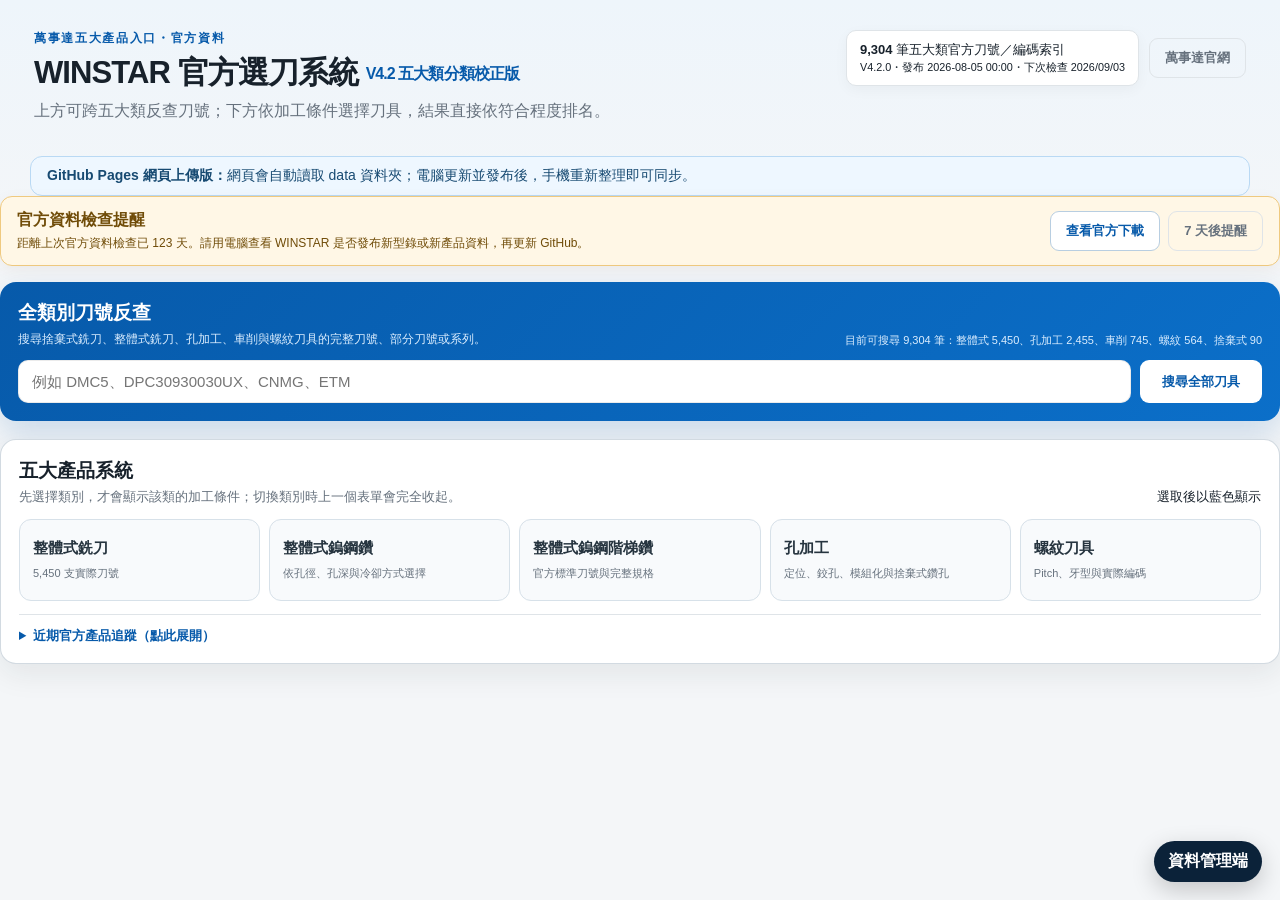
==== commit 26b4d36e: "Add files via upload" ====
--- a/index.html
+++ b/index.html
@@ -7,70 +7,17 @@
   <link rel="manifest" href="./manifest.webmanifest">
   <link rel="icon" type="image/png" sizes="192x192" href="./data/icon-192.png">
   <link rel="apple-touch-icon" href="./data/apple-touch-icon.png">
-  <title>WINSTAR 官方選刀系統 V3.3</title>
-  <style>
-:root{--bg:#f4f6f8;--panel:#fff;--ink:#17212b;--muted:#66717d;--line:#dfe4e8;--blue:#075aaa;--blue2:#0d6fc8;--cyan:#eaf5ff;--green:#117a53;--amber:#9b5c00;--red:#ad2e2e;--shadow:0 10px 30px rgba(23,33,43,.08);font-family:"Segoe UI","Microsoft JhengHei",sans-serif;color:var(--ink);background:var(--bg)}
-*{box-sizing:border-box}body{margin:0;background:linear-gradient(180deg,#eef5fb 0,#f4f6f8 260px);min-height:100vh}.topbar{max-width:1500px;margin:0 auto;padding:30px 34px 20px;display:flex;justify-content:space-between;gap:30px;align-items:flex-start}.eyebrow{font-size:12px;font-weight:800;letter-spacing:.14em;text-transform:uppercase;color:var(--blue)}h1{font-size:31px;margin:5px 0 7px;letter-spacing:-.03em}h1 span{font-size:16px;color:var(--blue);vertical-align:middle}h2{font-size:19px;margin:0}.topbar p{margin:0;color:var(--muted)}.header-actions{display:flex;align-items:center;gap:10px;flex-wrap:wrap;justify-content:flex-end}.data-status{background:#fff;border:1px solid var(--line);border-radius:10px;padding:10px 13px;font-size:13px;box-shadow:0 4px 14px rgba(0,0,0,.04)}.layout{max-width:1500px;margin:0 auto;padding:0 34px 35px;display:grid;grid-template-columns:430px 1fr;gap:22px}.panel{background:var(--panel);border:1px solid rgba(208,217,224,.95);border-radius:16px;box-shadow:var(--shadow)}.filters{padding:22px;position:sticky;top:12px;align-self:start;max-height:calc(100vh - 24px);overflow:auto}.section-title{display:flex;align-items:center;justify-content:space-between;margin-bottom:20px}.section-title>div{display:flex;align-items:center;gap:10px}.section-title.compact{margin-bottom:12px}.step{display:inline-grid;place-items:center;width:31px;height:31px;border-radius:9px;background:var(--blue);color:#fff;font-size:12px;font-weight:800}.text-btn{border:0;background:none;color:var(--blue);font-weight:700;cursor:pointer}.field-grid{display:grid;grid-template-columns:1fr 1fr;gap:13px}.field{display:flex;flex-direction:column;gap:6px}.field.full{grid-column:1/-1}.field label{font-size:13px;font-weight:700}.field label b{color:var(--red);font-size:11px}.field label small{font-weight:500;color:var(--muted);margin-left:4px}.field input,.field select{width:100%;border:1px solid #cfd7de;border-radius:9px;background:#fff;padding:10px 11px;font:inherit;font-size:14px;color:var(--ink);outline:none}.field input:focus,.field select:focus{border-color:var(--blue2);box-shadow:0 0 0 3px rgba(13,111,200,.12)}.field.emphasized{background:var(--cyan);padding:9px;border-radius:11px}.brand-lock{display:flex;align-items:center;justify-content:space-between;border:1px solid #bed8ef;background:#f0f8ff;border-radius:10px;padding:11px 12px;margin-bottom:13px}.brand-lock span{font-size:11px;font-weight:700;color:var(--blue);background:#fff;padding:4px 7px;border-radius:20px}.check-row{display:flex;gap:10px;margin:17px 0 14px;padding:12px;background:#f8fafb;border:1px solid var(--line);border-radius:10px;cursor:pointer}.check-row input{margin-top:2px}.check-row span{display:flex;flex-direction:column;font-size:13px}.check-row small{color:var(--muted);font-size:11px;margin-top:3px;line-height:1.45}.btn{border:0;border-radius:9px;padding:10px 15px;font:inherit;font-size:13px;font-weight:800;cursor:pointer;transition:.18s}.btn:hover{transform:translateY(-1px)}.btn.primary{background:var(--blue);color:#fff}.btn.secondary{background:#fff;color:var(--blue);border:1px solid #b8cee1}.btn.ghost{background:transparent;color:var(--muted);border:1px solid var(--line)}.btn.danger:hover{color:var(--red);border-color:#e0b2b2}.search-btn{width:100%;font-size:15px;padding:13px}.footnote{font-size:11px;color:var(--muted);line-height:1.55;margin:10px 2px 0}.content{min-width:0}.summary{padding:20px 22px;margin-bottom:16px}.empty-summary{color:var(--muted);padding:12px 0}.summary-grid{display:grid;grid-template-columns:repeat(4,minmax(0,1fr));gap:10px}.summary-item{background:#f7f9fb;border-radius:10px;padding:11px}.summary-item b{display:block;font-size:18px}.summary-item span{font-size:11px;color:var(--muted)}.results{display:flex;flex-direction:column;gap:13px}.result-card{background:#fff;border:1px solid var(--line);border-radius:15px;box-shadow:0 6px 22px rgba(23,33,43,.055);overflow:hidden}.result-head{display:flex;justify-content:space-between;gap:18px;padding:18px 20px 14px;border-bottom:1px solid #edf0f2}.rank{width:30px;height:30px;border-radius:8px;background:#e7f2fb;color:var(--blue);font-weight:900;display:grid;place-items:center;flex:0 0 auto}.result-title-wrap{display:flex;gap:12px;min-width:0}.result-title{min-width:0}.result-title h3{margin:0;font-size:19px;letter-spacing:.01em}.result-title p{margin:4px 0 0;color:var(--muted);font-size:13px;white-space:nowrap;overflow:hidden;text-overflow:ellipsis}.badges{display:flex;gap:6px;flex-wrap:wrap;margin-top:8px}.badge{font-size:11px;padding:4px 7px;border-radius:20px;background:#eef1f4;color:#4d5963;font-weight:700}.badge.official{background:#e8f5ef;color:var(--green)}.badge.new{background:#fff1d7;color:var(--amber)}.result-actions{display:flex;align-items:flex-start}.pdf-btn{text-decoration:none;color:#fff;background:var(--blue);font-size:12px;font-weight:800;border-radius:8px;padding:9px 11px;white-space:nowrap}.result-body{padding:15px 20px 18px}.spec-grid{display:grid;grid-template-columns:repeat(6,minmax(82px,1fr));gap:8px;margin-bottom:14px}.spec{background:#f7f9fa;border-radius:9px;padding:9px}.spec span{display:block;color:var(--muted);font-size:10px}.spec strong{font-size:14px}.condition-grid{display:grid;grid-template-columns:1.1fr 1.4fr;gap:12px}.condition-box{border:1px solid var(--line);border-radius:11px;padding:12px}.condition-box h4{font-size:13px;margin:0 0 9px}.condition-row{display:grid;grid-template-columns:80px 1fr;gap:8px;padding:5px 0;border-bottom:1px dashed #e6eaed;font-size:12px}.condition-row:last-child{border-bottom:0}.condition-row span{color:var(--muted)}.condition-row strong{font-weight:750}.machining{background:#f2f8fd;border-color:#c9dfef}.machining .hero-values{display:grid;grid-template-columns:1fr 1fr;gap:8px;margin-bottom:8px}.hero-value{background:#fff;border-radius:9px;padding:10px}.hero-value span{font-size:10px;color:var(--muted);display:block}.hero-value strong{font-size:20px;color:var(--blue)}.hero-value small{font-size:10px;color:var(--muted)}.source-line{font-size:11px;color:var(--muted);margin-top:11px;display:flex;gap:10px;flex-wrap:wrap}.no-results{background:#fff;border:1px dashed #bcc7cf;border-radius:14px;padding:42px;text-align:center;color:var(--muted)}dialog{border:0;border-radius:16px;padding:0;width:min(700px,92vw);box-shadow:0 25px 80px rgba(0,0,0,.25)}dialog::backdrop{background:rgba(20,30,40,.45)}.dialog-head{display:flex;justify-content:space-between;padding:22px 24px 14px}.icon-btn{border:0;background:#eef1f3;width:32px;height:32px;border-radius:50%;font-size:22px;cursor:pointer}.progress-track{height:7px;background:#e7edf1;margin:0 24px;border-radius:10px;overflow:hidden}.progress-track div{height:100%;width:0;background:var(--blue);transition:width .25s}.update-message{font-weight:750;padding:17px 24px 8px}.update-log{margin:0 24px;background:#101820;color:#c9d4dc;border-radius:10px;min-height:190px;max-height:330px;overflow:auto;padding:12px;font:12px/1.55 Consolas,monospace;white-space:pre-wrap}.dialog-actions{display:flex;justify-content:flex-end;padding:15px 24px 20px}@media(max-width:1050px){.layout{grid-template-columns:1fr}.filters{position:static;max-height:none}.topbar{flex-direction:column}.header-actions{justify-content:flex-start}.spec-grid{grid-template-columns:repeat(3,1fr)}}@media(max-width:650px){.topbar,.layout{padding-left:15px;padding-right:15px}.field-grid{grid-template-columns:1fr}.field.full{grid-column:auto}.condition-grid{grid-template-columns:1fr}.spec-grid{grid-template-columns:repeat(2,1fr)}.summary-grid{grid-template-columns:repeat(2,1fr)}.result-head{flex-direction:column}.result-actions{padding-left:42px}}
-
-/* V2.1 recommendation grading */
-.result-card.grade-a{border-left:4px solid #138a5b}.result-card.grade-b{border-left:4px solid #d18a00}.result-card.grade-c{border-left:4px solid #7b8790}
-.badge.grade{font-weight:900}.badge.grade-a{background:#dff5e9;color:#087445}.badge.grade-b{background:#fff0d0;color:#9a6500}.badge.grade-c{background:#edf0f2;color:#5d6871}
-.reason-strip{display:flex;gap:7px;align-items:center;flex-wrap:wrap;margin:0 0 12px;padding:9px 10px;border-radius:9px;background:#f7f9fb;font-size:11px}.reason-strip b{color:#25313a;margin-right:2px}.reason-strip span{background:#fff;border:1px solid #dde4e9;border-radius:14px;padding:4px 7px;color:#56626c}
-.condition-box.warning{background:#fff8e8;border-color:#ead19a}.condition-box.warning strong{color:#805b0b}
+  <title>WINSTAR 選刀系統 V4</title>
+  <link rel="stylesheet" href="assets/app.css">
 
 
-.reverse-box{margin-top:17px;padding:15px;border:1px solid #b9d9f4;background:linear-gradient(180deg,#f5fbff,#edf7ff);border-radius:12px}.reverse-head{display:flex;justify-content:space-between;gap:10px;align-items:flex-start;margin-bottom:10px}.reverse-head strong{font-size:15px;color:#174a72}.reverse-head span{font-size:10px;font-weight:800;color:var(--blue);background:#fff;border:1px solid #c9e0f2;padding:4px 7px;border-radius:20px}.reverse-actions{display:grid;grid-template-columns:1fr auto;gap:8px}.reverse-actions input{width:100%;border:1px solid #a9cbe6;border-radius:9px;background:#fff;padding:11px;font:inherit;font-size:14px;outline:none;text-transform:uppercase}.reverse-actions input:focus{border-color:var(--blue2);box-shadow:0 0 0 3px rgba(13,111,200,.12)}.reverse-help{display:block;margin-top:8px;color:var(--muted);font-size:11px;line-height:1.45}.reverse-overview{border-left:4px solid var(--blue)}.reverse-materials{display:flex;gap:7px;flex-wrap:wrap;margin-top:12px}.material-tag{font-size:12px;font-weight:800;background:#e8f5ef;color:#087445;border-radius:20px;padding:6px 9px}.reverse-section-title{display:flex;justify-content:space-between;align-items:center;margin:18px 2px 10px}.reverse-section-title h3{margin:0;font-size:17px}.reverse-section-title span{font-size:12px;color:var(--muted)}.reverse-profile-list{display:flex;flex-direction:column;gap:12px}.reverse-profile{background:#fff;border:1px solid var(--line);border-radius:13px;box-shadow:0 5px 18px rgba(23,33,43,.045);overflow:hidden}.reverse-profile-head{padding:13px 16px;background:#f7fafc;border-bottom:1px solid #e7ecef;display:flex;justify-content:space-between;gap:14px;align-items:center}.reverse-profile-head h4{margin:0;font-size:15px}.reverse-profile-head p{margin:3px 0 0;color:var(--muted);font-size:12px}.reverse-profile-body{padding:13px 16px}.reverse-candidates{display:grid;grid-template-columns:repeat(2,minmax(0,1fr));gap:11px}.reverse-candidate{background:#fff;border:1px solid var(--line);border-radius:12px;padding:14px;display:flex;justify-content:space-between;gap:12px;align-items:center}.reverse-candidate h3{font-size:16px;margin:0}.reverse-candidate p{font-size:11px;color:var(--muted);margin:4px 0 0}.mode-banner{margin-bottom:13px;padding:10px 13px;border-radius:10px;background:#eaf5ff;border:1px solid #c7e0f3;color:#174a72;font-size:13px}.mode-banner strong{font-size:14px}.reverse-empty{padding:26px;text-align:center;color:var(--muted)}
-@media(max-width:750px){.reverse-candidates{grid-template-columns:1fr}.reverse-actions{grid-template-columns:1fr}.reverse-actions .btn{width:100%}}
 
-</style>
-
-<style>
-.portable-note{max-width:1220px;margin:14px auto 0;padding:10px 16px;border:1px solid #b9d9f4;background:#eef7ff;border-radius:12px;color:#174a72;font-size:14px}
-.header-actions a.btn{text-decoration:none;display:inline-flex;align-items:center;justify-content:center}
-
-.reverse-box{margin-top:17px;padding:15px;border:1px solid #b9d9f4;background:linear-gradient(180deg,#f5fbff,#edf7ff);border-radius:12px}.reverse-head{display:flex;justify-content:space-between;gap:10px;align-items:flex-start;margin-bottom:10px}.reverse-head strong{font-size:15px;color:#174a72}.reverse-head span{font-size:10px;font-weight:800;color:var(--blue);background:#fff;border:1px solid #c9e0f2;padding:4px 7px;border-radius:20px}.reverse-actions{display:grid;grid-template-columns:1fr auto;gap:8px}.reverse-actions input{width:100%;border:1px solid #a9cbe6;border-radius:9px;background:#fff;padding:11px;font:inherit;font-size:14px;outline:none;text-transform:uppercase}.reverse-actions input:focus{border-color:var(--blue2);box-shadow:0 0 0 3px rgba(13,111,200,.12)}.reverse-help{display:block;margin-top:8px;color:var(--muted);font-size:11px;line-height:1.45}.reverse-overview{border-left:4px solid var(--blue)}.reverse-materials{display:flex;gap:7px;flex-wrap:wrap;margin-top:12px}.material-tag{font-size:12px;font-weight:800;background:#e8f5ef;color:#087445;border-radius:20px;padding:6px 9px}.reverse-section-title{display:flex;justify-content:space-between;align-items:center;margin:18px 2px 10px}.reverse-section-title h3{margin:0;font-size:17px}.reverse-section-title span{font-size:12px;color:var(--muted)}.reverse-profile-list{display:flex;flex-direction:column;gap:12px}.reverse-profile{background:#fff;border:1px solid var(--line);border-radius:13px;box-shadow:0 5px 18px rgba(23,33,43,.045);overflow:hidden}.reverse-profile-head{padding:13px 16px;background:#f7fafc;border-bottom:1px solid #e7ecef;display:flex;justify-content:space-between;gap:14px;align-items:center}.reverse-profile-head h4{margin:0;font-size:15px}.reverse-profile-head p{margin:3px 0 0;color:var(--muted);font-size:12px}.reverse-profile-body{padding:13px 16px}.reverse-candidates{display:grid;grid-template-columns:repeat(2,minmax(0,1fr));gap:11px}.reverse-candidate{background:#fff;border:1px solid var(--line);border-radius:12px;padding:14px;display:flex;justify-content:space-between;gap:12px;align-items:center}.reverse-candidate h3{font-size:16px;margin:0}.reverse-candidate p{font-size:11px;color:var(--muted);margin:4px 0 0}.mode-banner{margin-bottom:13px;padding:10px 13px;border-radius:10px;background:#eaf5ff;border:1px solid #c7e0f3;color:#174a72;font-size:13px}.mode-banner strong{font-size:14px}.reverse-empty{padding:26px;text-align:center;color:var(--muted)}
-@media(max-width:750px){.reverse-candidates{grid-template-columns:1fr}.reverse-actions{grid-template-columns:1fr}.reverse-actions .btn{width:100%}}
-
-</style>
-<style>
-.mode-tabs{display:grid;grid-template-columns:1fr 1fr;gap:5px;background:#edf2f6;border-radius:12px;padding:5px;margin-bottom:18px}
-.mode-tab{border:0;border-radius:9px;background:transparent;padding:11px 8px;color:#5c6873;font:inherit;font-size:14px;font-weight:800;cursor:pointer}
-.mode-tab.active{background:#fff;color:var(--blue);box-shadow:0 2px 9px rgba(23,33,43,.09)}
-.mode-panel[hidden]{display:none!important}
-.field-help{margin:5px 1px 0;color:var(--muted);font-size:11px;line-height:1.45}
-.advanced{margin-top:14px;border:1px solid var(--line);border-radius:11px;background:#fafcfd}
-.advanced summary{padding:12px 14px;color:#34424e;font-size:13px;font-weight:800;cursor:pointer;list-style:none;display:flex;justify-content:space-between;align-items:center}
-.advanced summary::-webkit-details-marker{display:none}.advanced summary:after{content:"展開";font-size:11px;color:var(--blue);font-weight:700}
-.advanced[open] summary:after{content:"收合"}.advanced .field-grid{padding:2px 13px 14px}
-.advanced-note{grid-column:1/-1;margin:0;color:var(--muted);font-size:11px;line-height:1.5}
-.search-actions{position:sticky;bottom:-22px;z-index:5;margin:15px -4px -6px;padding:8px 4px 7px;background:linear-gradient(180deg,rgba(255,255,255,.72),#fff 24%)}
-.search-actions .footnote{margin-bottom:0}
-.reverse-box{margin-top:0}
-.reverse-max{margin-top:12px}
-.update-reminder{max-width:1432px;margin:0 auto 16px;padding:13px 16px;border:1px solid #efc97f;background:#fff7e6;border-radius:12px;color:#704c08;display:flex;justify-content:space-between;align-items:center;gap:16px;box-shadow:0 4px 15px rgba(115,74,0,.06)}
-.update-reminder[hidden]{display:none}.update-reminder strong{display:block;margin-bottom:3px}.update-reminder p{margin:0;font-size:12px;line-height:1.5}
-.update-actions{display:flex;gap:8px;flex:0 0 auto}.update-actions a{text-decoration:none}
-.condition-grid{grid-template-columns:repeat(auto-fit,minmax(290px,1fr))}.machining .hero-values{grid-template-columns:repeat(auto-fit,minmax(150px,1fr))}
-.spec-extra{display:flex;gap:7px;flex-wrap:wrap;margin:-3px 0 13px}.spec-extra span{background:#f3f6f8;border-radius:18px;padding:5px 8px;font-size:11px;color:#51606c}
-.mode-intro{padding:15px;border:1px solid #c9dfef;background:#f3f9fe;border-radius:11px;margin-bottom:14px;color:#174a72}.mode-intro strong{display:block;margin-bottom:4px}.mode-intro p{margin:0;font-size:12px;line-height:1.55}
-.conditional-field{margin-top:13px;padding:11px 12px;border:1px solid #ead19a;background:#fff9ec;border-radius:10px}.conditional-field[hidden]{display:none}
-.required-mark{color:var(--red);font-weight:900;margin-right:3px}.material-note{grid-column:1/-1;margin:-4px 1px 0;color:var(--muted);font-size:11px;line-height:1.45}
-.product-hub{max-width:1432px;margin:0 auto 18px;padding:18px;background:#fff;border:1px solid rgba(208,217,224,.95);border-radius:16px;box-shadow:var(--shadow)}.hub-head{display:flex;justify-content:space-between;gap:18px;align-items:end;margin-bottom:13px}.hub-head p{margin:4px 0 0;color:var(--muted);font-size:13px}.category-grid{display:grid;grid-template-columns:repeat(5,1fr);gap:9px}.category-card{border:1px solid #d7e1e9;background:#f8fafc;border-radius:12px;padding:13px;text-align:left;cursor:pointer;color:#26343f;min-height:82px}.category-card strong{display:block;font-size:15px;margin-bottom:7px}.category-card span{font-size:11px;color:var(--muted)}.category-card.active{border-color:var(--blue);background:#eaf5ff;box-shadow:inset 0 0 0 1px var(--blue)}.category-card.active strong,.category-card.active span{color:var(--blue)}.recent-products{margin-top:13px;border-top:1px solid var(--line);padding-top:12px}.recent-products summary{cursor:pointer;color:var(--blue);font-size:13px;font-weight:800}.recent-grid{display:grid;grid-template-columns:repeat(5,1fr);gap:8px;margin-top:11px}.recent-card{border:1px solid var(--line);border-radius:10px;padding:11px;background:#fafcfd}.recent-card b{display:block;font-size:13px}.recent-card span{display:block;color:var(--muted);font-size:11px;margin:4px 0 9px}.recent-card a{font-size:11px;font-weight:800;color:var(--blue);text-decoration:none}.category-notice{max-width:1432px;margin:0 auto 30px}.category-notice[hidden]{display:none!important}.category-notice a{color:var(--blue);font-weight:800}.category-notice a.pdf-btn{color:#fff}.custom-grade[hidden]{display:none}
-.layout[hidden]{display:none!important}.mode-tabs{display:none!important}
-.global-lookup{max-width:1432px;margin:0 auto 18px;padding:18px;background:linear-gradient(135deg,#075aaa,#0b6fc9);border-radius:16px;box-shadow:0 12px 32px rgba(7,90,170,.18);color:#fff}.global-lookup-head{display:flex;justify-content:space-between;align-items:flex-end;gap:18px;margin-bottom:12px}.global-lookup h2{font-size:19px;margin:0}.global-lookup p{font-size:12px;margin:5px 0 0;color:#dceeff}.global-search-row{display:grid;grid-template-columns:1fr auto;gap:9px}.global-search-row input{min-width:0;border:0;border-radius:10px;padding:13px 14px;font:inherit;font-size:15px;text-transform:uppercase;outline:none;box-shadow:inset 0 0 0 1px rgba(0,0,0,.08)}.global-search-row input:focus{box-shadow:0 0 0 4px rgba(255,255,255,.25)}.global-search-row .btn{background:#fff;color:var(--blue);padding-left:22px;padding-right:22px}.global-search-meta{font-size:11px;color:#dceeff;white-space:nowrap}.global-results{max-width:1432px;margin:0 auto 18px}.global-results[hidden]{display:none!important}.global-result-summary{padding:13px 16px;margin-bottom:10px;border:1px solid #b9d9f4;background:#eef7ff;border-radius:12px;color:#174a72}.global-result-grid{display:grid;grid-template-columns:repeat(2,minmax(0,1fr));gap:10px}.global-result-card{background:#fff;border:1px solid var(--line);border-radius:13px;padding:15px 16px;box-shadow:0 6px 22px rgba(23,33,43,.055)}.global-result-head{display:flex;justify-content:space-between;gap:14px;align-items:flex-start}.global-result-card h3{font-size:17px;margin:0}.global-result-card p{font-size:12px;color:var(--muted);margin:5px 0 0;line-height:1.5}.global-result-badges{display:flex;gap:6px;flex-wrap:wrap;margin-top:9px}.global-result-detail{margin-top:12px;padding-top:11px;border-top:1px solid #edf0f2}.global-result-detail[hidden]{display:none}.global-result-actions{display:flex;gap:8px;flex-wrap:wrap;justify-content:flex-end}.global-result-actions a{text-decoration:none}.global-empty{padding:30px;text-align:center;background:#fff;border:1px dashed #bcc7cf;border-radius:14px;color:var(--muted)}
-.catalog-layout{display:grid;grid-template-columns:430px 1fr;gap:22px}.catalog-filter{padding:22px;align-self:start}.catalog-content{min-width:0}.catalog-intro{padding:18px 20px;margin-bottom:15px}.catalog-intro p{margin:7px 0 0;color:var(--muted);font-size:13px;line-height:1.55}.catalog-results{display:flex;flex-direction:column;gap:12px}.catalog-card{background:#fff;border:1px solid var(--line);border-radius:14px;box-shadow:0 6px 22px rgba(23,33,43,.055);padding:17px 19px}.catalog-card-head{display:flex;justify-content:space-between;gap:15px;align-items:flex-start}.catalog-card-title{display:flex;gap:12px}.catalog-card h3{margin:0;font-size:18px}.catalog-card p{margin:5px 0 0;color:var(--muted);font-size:12px}.catalog-specs{display:flex;gap:7px;flex-wrap:wrap;margin-top:13px}.catalog-specs span{font-size:11px;background:#f1f5f8;border-radius:18px;padding:6px 9px;color:#4d5c68}.catalog-source{display:flex;justify-content:space-between;gap:12px;align-items:center;margin-top:13px;padding-top:11px;border-top:1px solid #edf0f2;font-size:11px;color:var(--muted)}.catalog-source a{text-decoration:none}.catalog-empty{padding:38px;text-align:center;background:#fff;border:1px dashed #bcc7cf;border-radius:14px;color:var(--muted)}
-.badge.incomplete,.catalog-specs span.incomplete{background:#fff0d0;color:#8a5800}.catalog-machining{margin-top:13px;background:#f2f8fd;border:1px solid #c9dfef;border-radius:11px;padding:12px}.catalog-machining h4{margin:0 0 9px;font-size:13px}.catalog-machining-grid{display:grid;grid-template-columns:repeat(2,minmax(0,1fr));gap:8px}.catalog-machining-value{background:#fff;border-radius:9px;padding:9px}.catalog-machining-value span{display:block;color:var(--muted);font-size:10px}.catalog-machining-value strong{display:block;color:var(--blue);font-size:17px;margin-top:2px}.catalog-machining small{display:block;color:var(--muted);font-size:10px;margin-top:8px;line-height:1.45}
-.catalog-machining-groups{display:grid;grid-template-columns:repeat(auto-fit,minmax(250px,1fr));gap:10px}.catalog-machining-group{background:#e8f3fc;border:1px solid #c5deef;border-radius:10px;padding:10px}.catalog-machining-group h5{margin:0 0 8px;color:var(--blue);font-size:13px}.catalog-page-actions{display:flex;gap:7px;align-items:flex-start;flex-wrap:wrap;justify-content:flex-end}.catalog-page-actions .pdf-btn.parameters{background:#0d6fc8}.catalog-page-actions .pdf-btn{color:#fff!important}.catalog-card .badges:empty{display:none}
-@media(max-width:1050px){.search-actions{bottom:0}.filters{overflow:visible}.update-reminder{margin-left:15px;margin-right:15px}}
-@media(max-width:1050px){.product-hub,.category-notice,.global-lookup,.global-results{margin-left:15px;margin-right:15px}.category-grid{grid-template-columns:repeat(3,1fr)}.recent-grid{grid-template-columns:repeat(2,1fr)}.catalog-layout{grid-template-columns:1fr}}
-@media(max-width:650px){.advanced .field-grid{grid-template-columns:1fr}.update-reminder{align-items:flex-start;flex-direction:column}.update-actions{width:100%}.update-actions>*{flex:1;text-align:center}.category-grid{grid-template-columns:1fr 1fr}.category-card{min-height:76px}.hub-head{align-items:flex-start;flex-direction:column}.recent-grid{grid-template-columns:1fr}.global-lookup-head{align-items:flex-start;flex-direction:column}.global-search-row{grid-template-columns:1fr}.global-search-row .btn{width:100%}.global-result-grid{grid-template-columns:1fr}.global-search-meta{white-space:normal}.global-result-head{flex-direction:column}.global-result-actions{justify-content:flex-start}.catalog-machining-grid{grid-template-columns:1fr}}
-</style>
 </head>
 <body>
   <header class="topbar">
     <div>
       <div class="eyebrow">萬事達五大產品入口・官方資料</div>
-      <h1>WINSTAR 官方選刀系統 <span>V3.3 官方參數補強版</span></h1>
+      <h1>WINSTAR 官方選刀系統 <span>V4.2 五大類分類校正版</span></h1>
       <p>上方可跨五大類反查刀號；下方依加工條件選擇刀具，結果直接依符合程度排名。</p>
     </div>
     <div class="header-actions">
@@ -101,10 +48,10 @@
   <section class="product-hub">
     <div class="hub-head"><div><h2>五大產品系統</h2><p>先選擇類別，才會顯示該類的加工條件；切換類別時上一個表單會完全收起。</p></div><small>選取後以藍色顯示</small></div>
     <div class="category-grid" role="tablist" aria-label="產品類別">
-      <button class="category-card" data-category="indexable" aria-selected="false"><strong>捨棄式銑刀</strong><span>刀具、刀片與官方條件</span></button>
       <button class="category-card" data-category="solid" aria-selected="false"><strong>整體式銑刀</strong><span>5,450 支實際刀號</span></button>
-      <button class="category-card" data-category="holemaking" aria-selected="false"><strong>孔加工刀具</strong><span>孔徑、AP、冷卻方式</span></button>
-      <button class="category-card" data-category="turning" aria-selected="false"><strong>車削刀具</strong><span>刀片、刀桿與切削條件</span></button>
+      <button class="category-card" data-category="solid_drill" aria-selected="false"><strong>整體式鎢鋼鑽</strong><span>依孔徑、孔深與冷卻方式選擇</span></button>
+      <button class="category-card" data-category="step_drill" aria-selected="false"><strong>整體式鎢鋼階梯鑽</strong><span>官方標準刀號與完整規格</span></button>
+      <button class="category-card" data-category="holemaking" aria-selected="false"><strong>孔加工</strong><span>定位、鉸孔、模組化與捨棄式鑽孔</span></button>
       <button class="category-card" data-category="threading" aria-selected="false"><strong>螺紋刀具</strong><span>Pitch、牙型與實際編碼</span></button>
     </div>
     <details class="recent-products">
@@ -242,1629 +189,7 @@
     </section>
   </main>
 
-  <script>
-'use strict';
-
-let DB = null;
-let CATALOG_DB = {meta:{counts:{}},entries:[]};
-let SOURCE_BY_ID = new Map();
-let PRODUCT_BY_CODE = new Map();
-let PROFILE_DONOR_BY_CODE = new Map();
-const CATEGORY_LABELS = {
-  solid:'整體式銑刀',
-  indexable:'捨棄式銑刀',
-  hole:'孔加工刀具',
-  holemaking:'孔加工刀具',
-  turning:'車削刀具',
-  threading:'螺紋刀具'
-};
-const el = id => document.getElementById(id);
-const num = id => {
-  const v = parseFloat(el(id).value);
-  return Number.isFinite(v) ? v : null;
-};
-const esc = value => String(value ?? '').replace(/[&<>'"]/g, c => ({'&':'&amp;','<':'&lt;','>':'&gt;',"'":'&#39;','"':'&quot;'}[c]));
-const fmt = (v, digits=2) => Number.isFinite(v) ? Number(v).toLocaleString('zh-TW',{maximumFractionDigits:digits}) : '—';
-const unique = arr => [...new Set(arr.filter(v => v !== null && v !== undefined && v !== ''))];
-
-const HARDNESS_RANGES = {
-  H60X:{min:35,max:60,label:'HRC 35–60'},
-  H65X:{min:40,max:65,label:'HRC 40–65'},
-  H68X:{min:50,max:68,label:'HRC 50–68'},
-  H70X:{min:50,max:70,label:'HRC 50–70'},
-  M50X:{min:0,max:50,label:'最高 HRC 50'},
-  G550:{min:0,max:55,label:'最高 HRC 55'},
-  G55X:{min:0,max:55,label:'最高 HRC 55'},
-  G55C:{min:0,max:55,label:'最高 HRC 55'}
-};
-const MATERIAL_GRADES = {
-  carbon:['S20C','S45C','S50C','FC250','FCD450'],
-  alloy:['SCM415','SCM440','SNCM439','SKD11','SKD61','SKH51'],
-  prehardened:['NAK80','P20','718H'],
-  hardened:['SKD11','SKD61','SKH51','SUJ2'],
-  stainless:['SUS303','SUS304','SUS304L','SUS316','SUS316L','SUS420J2','SUS430','SUS630／17-4PH','雙相鋼 2205'],
-  castiron:['FC250','FCD450'],
-  titanium:['純鈦','Ti-6Al-4V'],
-  superalloy:['Inconel 625','Inconel 718','Hastelloy C-276'],
-  aluminum:['A2017','A5052','A6061','A7075','ADC12'],
-  copper:['C1100','C3604','鈹銅'],
-  plastic:['POM','PEEK','PTFE','壓克力'],
-  graphite:['一般石墨','高密度石墨'],
-  composite:['CFRP','GFRP','Kevlar'],
-  ceramic:['氧化鋁陶瓷','氧化鋯陶瓷','玻璃'],
-  carbide:['WC-Co 硬質合金']
-};
-const OFFICIAL_CATALOGS = {
-  indexable:'https://www.winstarcutting.com.tw/catalogue/Winstar_2025_A-Indexable%20Milling.pdf',
-  holemaking:'https://www.winstarcutting.com.tw/catalogue/Winstar_2025_C-Holemaking.pdf',
-  turning:'https://www.winstarcutting.com.tw/catalogue/Winstar_2025_D-Turning.pdf',
-  threading:'https://www.winstarcutting.com.tw/catalogue/Winstar_2025_E-Threading.pdf'
-};
-const CATEGORY_INFO = {
-  indexable:{name:'捨棄式銑刀',intro:'依官方 2025 A 型錄的系列用途、刀具直徑與最大 AP 進行基本篩選。'},
-  holemaking:{name:'孔加工刀具',intro:'孔加工只使用孔徑、孔深 AP、材質、刀具類型與冷卻方式；不使用 AE。'},
-  turning:{name:'車削刀具',intro:'依官方 2025 D 型錄，先從車刀片形狀、加工位置與粗精加工用途篩選系列。'},
-  threading:{name:'螺紋刀具',intro:'依官方 2025 E 型錄，以加工材質、螺紋方式、牙型標準與選填 Pitch／TPI 篩選系列。'}
-};
-const ALL_WORK_MATERIALS=['carbon','alloy','prehardened','hardened','stainless','castiron','titanium','superalloy','aluminum','copper'];
-const CATALOG_FAMILIES = {
-  indexable:[
-    {code:'CXAN',name:'90° 方肩銑削刀具',op:'shoulder',dia:[25,100],apMax:15,insert:'ANMX15T6',page:'A031'},
-    {code:'CXXN',name:'經濟型方肩銑削刀具',op:'shoulder',dia:[17,125],apMax:7,insert:'XNMX',page:'A033'},
-    {code:'CAPK',name:'方肩銑削刀具',op:'shoulder',dia:[16,125],apMax:11,insert:'APKT',page:'A036'},
-    {code:'CART',name:'斜坡／開槽方肩銑刀',op:'shoulder',dia:[10,26],apMax:7,insert:'WRT',page:'A039'},
-    {code:'CASP',name:'經濟型方肩銑削刀具',op:'shoulder',dia:[12,80],apMax:6,insert:'SPMG',page:'A041'},
-    {code:'CATP',name:'低切削阻力方肩銑刀',op:'shoulder',dia:[20,80],apMax:11,insert:'TPMX',page:'A045'},
-    {code:'CAXD',name:'抗震方肩銑削刀具',op:'shoulder',dia:[16,32],apMax:10,insert:'XDMT',page:'A048'},
-    {code:'CAXO',name:'高效率方肩銑削刀具',op:'shoulder',dia:[6,32],apMax:7,insert:'XOMT',page:'A050'},
-    {code:'CBAP',name:'泛用方肩銑削刀具',op:'shoulder',dia:[16,80],apMax:11,insert:'APMT',page:'A053'},
-    {code:'CR39',name:'高移除率方肩／側銑刀',op:'shoulder',dia:[16,125],apMax:11,insert:'W390',page:'A057'},
-    {code:'CR49',name:'重複側銑方肩銑刀',op:'shoulder',dia:[20,80],apMax:9,insert:'W490',page:'A061'},
-    {code:'CWEX',name:'高移除率方肩銑刀',op:'shoulder',dia:[16,100],apMax:11,insert:'AXMT',page:'A064'},
-    {code:'CWMM',name:'過中心多功能方肩銑刀',op:'shoulder',dia:[10,80],apMax:11,insert:'APMT',page:'A066'},
-    {code:'CXBN',name:'高進給銑削刀具',op:'highfeed',dia:[15,63],apMax:1.5,insert:'BNMU',page:'A071'},
-    {code:'CXLN',name:'低阻力高進給銑刀',op:'highfeed',dia:[16,50],apMax:.9,insert:'LNMX',page:'A075'},
-    {code:'CXLO',name:'高溫合金高進給銑刀',op:'highfeed',dia:[16,50],apMax:.9,insert:'LOGX',page:'A078',mats:['stainless','titanium','superalloy']},
-    {code:'CXWN',name:'多功能高進給銑刀',op:'highfeed',dia:[25,160],apMax:1.35,insert:'WNMX',page:'A081'},
-    {code:'CALP',name:'小徑高進給銑刀',op:'highfeed',dia:[8,16],apMax:.5,insert:'LPGX',page:'A084'},
-    {code:'CAJX',name:'高剛性高進給銑刀',op:'highfeed',dia:[32,100],apMax:2,insert:'JDMT／JDMW',page:'A087'},
-    {code:'CF23',name:'高硬材料高進給銑刀',op:'highfeed',dia:[32,160],apMax:2,insert:'WP26',page:'A091',mats:['prehardened','hardened']},
-    {code:'CXHN',name:'淺切面銑刀',op:'face',dia:[50,100],apMax:3.5,insert:'HNMX',page:'A093'},
-    {code:'CXSN',name:'多用途面銑刀',op:'face',dia:[50,202.9],apMax:6,insert:'SNMX／ONMX',page:'A095'},
-    {code:'CAOF',name:'經濟型淺切面銑刀',op:'face',dia:[50,100],apMax:2.8,insert:'OFMT',page:'A098'},
-    {code:'CASE',name:'泛用面銑刀',op:'face',dia:[50,100],apMax:5.5,insert:'SEKT／SEKW',page:'A100'},
-    {code:'CASX',name:'大徑泛用面銑刀',op:'face',dia:[50,315],apMax:5.5,insert:'SEMT',page:'A102'},
-    {code:'CARD',name:'圓刀片仿形銑刀',op:'copy',dia:[10,100],insert:'RDMT／RDMW',page:'A106'},
-    {code:'CARP',name:'圓刀片仿形銑刀',op:'copy',dia:[16,80],insert:'RPMT／RPMW',page:'A112'},
-    {code:'DTS',name:'雕刻／倒角／定位刀具',op:'chamfer',insert:'DCEX／SCGX／SCMX／SDMX／TCMX',page:'A126'},
-    {code:'CAPH',name:'玉米粗銑刀',op:'rough',dia:[20,63],insert:'APKT',page:'A134'},
-    {code:'CBAH',name:'玉米粗銑刀',op:'rough',dia:[20,63],insert:'APMT',page:'A136'},
-    {code:'CSPT',name:'側溝／T槽三面刃銑刀',op:'disc',dia:[19,40],insert:'SPMG',page:'A141'}
-  ],
-  holemaking:[
-    {code:'DPC3',name:'泛用內冷全鎢鋼鑽頭・3D',kind:'solid',dia:[.65,20],ratio:3,coolant:'internal',tip:'140°',page:'C010'},
-    {code:'DPTC3',name:'高進給三刃內冷鑽頭・3D',kind:'solid',dia:[6,16],ratio:3,coolant:'internal',tip:'140°',page:'C012'},
-    {code:'DPN3',name:'泛用外冷全鎢鋼鑽頭・3D',kind:'solid',dia:[.1,20],ratio:3,coolant:'external',tip:'130°／140°',page:'C013'},
-    {code:'DPC5',name:'泛用內冷全鎢鋼鑽頭・5D',kind:'solid',dia:[.65,20],ratio:5,coolant:'internal',tip:'140°',page:'C017'},
-    {code:'DPN5',name:'泛用外冷全鎢鋼鑽頭・5D',kind:'solid',dia:[3,20],ratio:5,coolant:'external',tip:'140°',page:'C019'},
-    {code:'DPC7',name:'泛用內冷全鎢鋼鑽頭・7D',kind:'solid',dia:[4,16],ratio:7,coolant:'internal',tip:'140°',page:'C021'},
-    {code:'DPC9-10D',name:'泛用內冷深孔鑽・10D',kind:'solid',dia:[1,16],ratio:10,coolant:'internal',tip:'135°',page:'C022'},
-    {code:'DPC9-15D',name:'泛用內冷深孔鑽・15D',kind:'solid',dia:[1,12],ratio:15,coolant:'internal',tip:'135°',page:'C022'},
-    {code:'DPC9-20D',name:'泛用內冷深孔鑽・20D',kind:'solid',dia:[1,10],ratio:20,coolant:'internal',tip:'135°',page:'C023'},
-    {code:'DPC9-30D',name:'泛用內冷深孔鑽・30D',kind:'solid',dia:[3,6],ratio:30,coolant:'internal',tip:'135°',page:'C023'},
-    {code:'DPN9',name:'外冷微小徑深孔鑽・10D／30D／50D',kind:'solid',dia:[.1,1.5],ratio:50,coolant:'external',tip:'130°',page:'C025'},
-    {code:'DMC3',name:'鈦／不鏽鋼用內冷鑽頭・3D',kind:'solid',dia:[3.9,20],ratio:3,coolant:'internal',tip:'140°',page:'C026',mats:['stainless','titanium','superalloy']},
-    {code:'DMN3',name:'鈦／不鏽鋼用外冷鑽頭・3D',kind:'solid',dia:[4,18],ratio:3,coolant:'external',tip:'140°',page:'C027',mats:['stainless','titanium','superalloy']},
-    {code:'DMC5',name:'鈦／不鏽鋼用內冷鑽頭・5D',kind:'solid',dia:[3.4,20],ratio:5,coolant:'internal',tip:'140°',page:'C028',mats:['stainless','titanium','superalloy']},
-    {code:'DHN3',name:'高硬鋼用外冷鑽頭・3D',kind:'solid',dia:[.9,12],ratio:3,coolant:'external',tip:'140°',page:'C029',mats:['prehardened','hardened']},
-    {code:'DGN3',name:'泛用外冷鑽頭・3D',kind:'solid',dia:[3.1,13],ratio:3,coolant:'external',tip:'130°',page:'C030'},
-    {code:'DAN',name:'直刃外冷鑽鉸刀・3D／5D',kind:'reamer',dia:[4,16],ratio:5,coolant:'external',tip:'130°',page:'C031'},
-    {code:'DFN3',name:'平底外冷鑽頭・3D',kind:'solid',dia:[2.2,20],ratio:3,coolant:'external',tip:'180°',page:'C033'},
-    {code:'DTN',name:'定位外冷鑽頭',kind:'spot',dia:[.3,16],coolant:'external',tip:'90°／120°／142°',page:'C035'},
-    {code:'DZN',name:'階梯外冷全鎢鋼鑽頭',kind:'step',dia:[3.3,8.5],coolant:'external',tip:'140°',page:'C038',mats:['carbon','alloy','aluminum','plastic']},
-    {code:'DMUA',name:'模組化鑽頭・3D～12D',kind:'modular',dia:[12,25.4],ratio:12,coolant:'internal',page:'C043'},
-    {code:'DSP',name:'捨棄式鑽頭・2D～5D',kind:'indexable',dia:[12.5,41],ratio:5,coolant:'internal',page:'C049'},
-    {code:'DWC',name:'捨棄式鑽頭・2D～5D',kind:'indexable',dia:[14,60],ratio:5,coolant:'internal',page:'C058'},
-    {code:'DWD',name:'捨棄式鑽頭・3D～5D',kind:'indexable',dia:[10,25],ratio:5,coolant:'internal',page:'C067'},
-    {code:'DTS60',name:'60° 捨棄式定位鑽',kind:'spot',dia:[.2,3],tip:'60°',page:'C072'},
-    {code:'DTS90',name:'90° 捨棄式定位鑽',kind:'spot',dia:[1,20],tip:'90°',page:'C073'},
-    {code:'DRMN',name:'螺旋機械外冷鉸刀',kind:'reamer',dia:[2.99,12.02],coolant:'external',page:'C077'},
-    {code:'DRSC',name:'直刃內冷鉸刀',kind:'reamer',dia:[3,12],coolant:'internal',page:'C078'},
-    {code:'DRSN',name:'直刃外冷鉸刀',kind:'reamer',dia:[2.99,20],coolant:'external',page:'C079'},
-    {code:'DBP',name:'捨棄式內冷單刃精搪刀',kind:'boring',dia:[20,202],coolant:'internal',page:'C093'},
-    {code:'DBR',name:'捨棄式內冷雙刃粗搪刀',kind:'boring',dia:[25,204],coolant:'internal',page:'C094'}
-  ],
-  turning:[
-    {code:'CN□□',name:'C型 80° 車刀片',shape:'C',mode:'both',apps:['finish','medium','rough'],chip:'FP／SM／SP／MP／MK／RP／RK',page:'D027'},
-    {code:'DN□□',name:'D型 55° 車刀片',shape:'D',mode:'both',apps:['finish','medium','rough'],chip:'FP／SP／MP／RK',page:'D028'},
-    {code:'SN□□',name:'S型 90° 車刀片',shape:'S',mode:'both',apps:['medium','rough'],chip:'SM／MP／RK',page:'D029'},
-    {code:'TN□□',name:'T型 60° 車刀片',shape:'T',mode:'both',apps:['finish','medium','rough'],chip:'FP／SM／SP／ME／MP／RK',page:'D030'},
-    {code:'VN□□',name:'V型 35° 車刀片',shape:'V',mode:'both',apps:['finish','medium'],chip:'FP／MP／RK',page:'D031'},
-    {code:'WN□□',name:'W型 80° 車刀片',shape:'W',mode:'both',apps:['finish','medium','rough'],chip:'FP／SP／MP／RK',page:'D032'},
-    {code:'CC□□',name:'正角 C型 80° 車刀片',shape:'C',mode:'both',apps:['finish','medium'],chip:'FA／FB／MP／MK',page:'D033'},
-    {code:'DC□□',name:'正角 D型 55° 車刀片',shape:'D',mode:'both',apps:['finish','medium'],chip:'FX／FY／FA／FB／MP／MK',page:'D035'},
-    {code:'SC□□',name:'正角 S型 90° 車刀片',shape:'S',mode:'both',apps:['finish','medium'],chip:'FA／FB／SP／MP／MK',page:'D037'},
-    {code:'TC□□',name:'正角 T型 60° 車刀片',shape:'T',mode:'both',apps:['finish','medium'],chip:'FA／FB／SP／MP／MK',page:'D039'},
-    {code:'VC□□',name:'正角 V型 35° 車刀片',shape:'V',mode:'both',apps:['finish','medium'],chip:'FX／FY／FA／FB／SP',page:'D042'},
-    {code:'TGF',name:'立式淺切槽刀具',mode:'both',apps:['groove'],depthMax:2.5,page:'D083'},
-    {code:'TGL',name:'臥式淺切槽刀具',mode:'both',apps:['groove'],depthMax:2.5,page:'D087'},
-    {code:'MGEH',name:'外徑／內徑切槽刀具',mode:'both',apps:['groove'],depthMax:20,page:'D092'},
-    {code:'KGM',name:'外徑切槽刀具',mode:'external',apps:['groove'],depthMax:20,page:'D095'},
-    {code:'SGIH',name:'切斷刀具',mode:'external',apps:['parting'],depthMax:40,page:'D098'},
-    {code:'DLBSR',name:'迷你鎢鋼內徑搪刀',mode:'internal',apps:['finish','medium'],dia:[1,6.1],page:'D100'},
-    {code:'DEBSR',name:'模組化鎢鋼內徑搪刀',mode:'internal',apps:['finish','medium'],dia:[1,6.1],page:'D109'},
-    {code:'BTAH',name:'自動車床後掃加工刀具',mode:'external',apps:['back'],page:'D118',conditionKey:'BTAH_AUTO'},
-    {code:'CTAH',name:'自動車床切槽／切斷刀具',mode:'external',apps:['groove','parting'],page:'D119',conditionKey:'CTAH_AUTO'},
-    {code:'SAKN',aliases:['SAKNR','SAKNL'],name:'多功能切槽／車削刀片',mode:'external',apps:['groove','finish','medium'],page:'D123',insertFamily:true,holder:'SAKG 刀桿',grade:'CP6025'},
-    {code:'SAKG',aliases:['SAKGR','SAKGL'],name:'多功能切槽刀片',mode:'external',apps:['groove'],page:'D124',insertFamily:true,holder:'SAKG 刀桿',grade:'CP6025'},
-    {code:'SAKB',aliases:['SAKBR','SAKBL'],name:'多功能後掃刀片',mode:'external',apps:['back'],page:'D124',insertFamily:true,holder:'SAKG 刀桿',grade:'CP6025'},
-    {code:'SAKC',aliases:['SAKCR','SAKCL'],name:'多功能切斷刀片',mode:'external',apps:['parting'],page:'D125',insertFamily:true,holder:'SAKG 刀桿',grade:'CP6025'},
-    {code:'SAKP',aliases:['SAKPR','SAKPL'],name:'多功能仿形刀片',mode:'external',apps:['profiling'],page:'D125',insertFamily:true,holder:'SAKG 刀桿',grade:'CP6025'},
-    {code:'SAKT',aliases:['SAKTR','SAKTL'],name:'多功能螺紋刀片',mode:'external',apps:['threading'],page:'D125',insertFamily:true,holder:'SAKG 刀桿',grade:'CP6025'}
-  ],
-  threading:[
-    {code:'ETSN',name:'全鎢鋼單牙螺紋銑刀',kind:'mill',standards:['ISO'],pitch:[.25,1.75],page:'E008',conditionKey:'THREAD_STANDARD'},
-    {code:'ETTN',name:'全鎢鋼三牙螺紋銑刀',kind:'mill',standards:['ISO','UN'],pitch:[.35,2.5],tpi:[10,36],page:'E009',conditionKey:'THREAD_STANDARD'},
-    {code:'ETTC',name:'內冷三牙螺紋銑刀',kind:'mill',standards:['ISO','UN'],pitch:[.45,2.5],tpi:[10,36],page:'E009',conditionKey:'THREAD_STANDARD'},
-    {code:'ETTRN',name:'R刃三牙螺紋銑刀',kind:'mill',standards:['ISO','UN'],pitch:[.35,2.5],tpi:[10,36],page:'E011',conditionKey:'THREAD_STANDARD'},
-    {code:'ETLN',name:'多功能螺紋銑刀',kind:'mill',standards:['ISO','UN'],pitch:[.7,2],tpi:[11,40],page:'E013',conditionKey:'THREAD_STANDARD'},
-    {code:'ETLC',name:'內冷多功能螺紋銑刀',kind:'mill',standards:['ISO','UN'],pitch:[.5,2],tpi:[13,36],page:'E013',conditionKey:'THREAD_STANDARD'},
-    {code:'ETMN',name:'多牙螺紋銑刀',kind:'mill',standards:['ISO','UN'],pitch:[1,2.5],tpi:[8,36],page:'E015',conditionKey:'THREAD_ETM'},
-    {code:'ETMC',name:'內冷多牙螺紋銑刀',kind:'mill',standards:['ISO'],pitch:[1,1.5],page:'E016',conditionKey:'THREAD_ETM'},
-    {code:'ETMNPT／ETMCPT',name:'BSPT 管用錐形螺紋銑刀',kind:'mill',standards:['BSPT'],tpi:[11,28],page:'E018',conditionKey:'THREAD_ETM'},
-    {code:'ETMNNT／ETMCNT',name:'NPT 管用錐形螺紋銑刀',kind:'mill',standards:['NPT'],tpi:[8,27],page:'E019',conditionKey:'THREAD_ETM'},
-    {code:'ETDN',name:'鑽孔／倒角／螺紋複合刀',kind:'mill',standards:['ISO'],pitch:[.8,1.5],page:'E020',conditionPage:'E021',conditionKey:'THREAD_ETD',teeth:2,mats:['castiron','aluminum','copper','plastic']},
-    {code:'ETMMM',aliases:['ETMWM'],name:'模組化螺紋銑刀',kind:'mill',standards:['ISO'],pitch:[.5,3],page:'E022',conditionPage:'E023',conditionKey:'THREAD_MODULAR'},
-    {code:'ICXMT／ILNEX',name:'捨棄式螺紋銑刀',kind:'mill',standards:['ISO','UN'],pitch:[.75,3],tpi:[10,32],page:'E023'},
-    {code:'ILNHT',name:'捨棄式管牙螺紋銑刀片',kind:'mill',standards:['BSPT','NPT'],tpi:[11,19],page:'E027'},
-    {code:'DLTSR',name:'ISO M 全鎢鋼內徑螺紋車刀',kind:'turn',standards:['ISO'],dia:[3.2,6.1],page:'E028',conditionPage:'E053',conditionKey:'THREAD_TURN'},
-    {code:'DLTMR',name:'60° 泛用牙內徑螺紋車刀',kind:'turn',standards:['ISO','UN'],dia:[2.6,10],page:'E029',conditionPage:'E053',conditionKey:'THREAD_TURN'},
-    {code:'I11／I16／I22',name:'螺紋車刀片',kind:'turn',standards:['ISO','UN','W'],pitch:[.5,8],tpi:[3.25,48],page:'E032',conditionPage:'E053',conditionKey:'THREAD_TURN'},
-    {code:'TKSNM',name:'全鎢鋼螺旋絲攻・通孔',kind:'tap',standards:['ISO'],threadSize:[5,12],page:'E055',conditionKey:'TKS_TAP',mats:['carbon','alloy','castiron','aluminum','copper']},
-    {code:'TKSCM',name:'內冷螺旋絲攻・盲孔',kind:'tap',standards:['ISO'],threadSize:[5,12],page:'E056',conditionKey:'TKSC_TAP',mats:['carbon','alloy','castiron','aluminum','copper']},
-    {code:'TKTNM',name:'全鎢鋼直刃絲攻・通孔',kind:'tap',standards:['ISO'],threadSize:[3,16],page:'E057',conditionKey:'TKT_TAP',mats:['castiron','aluminum','copper']},
-    {code:'TKTCM',name:'內冷直刃絲攻・盲孔',kind:'tap',standards:['ISO'],threadSize:[3,16],page:'E058',conditionKey:'TKTC_TAP',mats:['castiron','aluminum','copper']},
-    {code:'THTNM',name:'高硬用全鎢鋼直刃絲攻・通孔',kind:'tap',standards:['ISO'],threadSize:[3,16],page:'E059',conditionKey:'THT_TAP',mats:['hardened']},
-    {code:'THTCM',name:'高硬用內冷直刃絲攻・盲孔',kind:'tap',standards:['ISO'],threadSize:[3,16],page:'E060',conditionKey:'THT_TAP',mats:['hardened']},
-    {code:'TNFNM',name:'全鎢鋼無屑絲攻',kind:'tap',standards:['ISO'],threadSize:[1,6],page:'E061',conditionKey:'TNF_TAP',mats:['aluminum','copper']}
-  ]
-};
-
-// 只登錄已從官方加工條件表確認的範圍；沒有資料的系列不顯示、不補猜。
-const CATALOG_MACHINING = {
-  BTAH_AUTO:{
-    mode:'turning',conditionPage:'D118',feedUnit:'fr',
-    rows:{
-      carbon:{vc:[30,180],feed:[.01,.15]},alloy:{vc:[30,180],feed:[.01,.15]},prehardened:{vc:[30,180],feed:[.01,.15]},
-      stainless:{vc:[50,120],feed:[.02,.10]},castiron:{vc:[30,180],feed:[.01,.15]},
-      aluminum:{vc:[70,230],feed:[.03,.15]},copper:{vc:[70,230],feed:[.03,.15]}
-    }
-  },
-  CTAH_AUTO:{
-    mode:'turning',conditionPage:'D119',feedUnit:'fr',
-    rows:{
-      carbon:{vc:[30,180],feed:[.01,.09]},alloy:{vc:[30,180],feed:[.01,.09]},prehardened:{vc:[30,180],feed:[.01,.09]},
-      stainless:{vc:[50,120],feed:[.02,.05]},castiron:{vc:[30,180],feed:[.01,.09]},
-      aluminum:{vc:[70,230],feed:[.03,.11]},copper:{vc:[70,230],feed:[.03,.11]}
-    }
-  },
-  CXLN:{
-    mode:'milling',
-    rows:{
-      carbon:{vc:[120,250],feed:[.4,1.6],ap:[.3,.9]},
-      alloy:{vc:[120,250],feed:[.4,1.6],ap:[.3,.9]},
-      stainless:{vc:[100,180],feed:[.3,1.2],ap:[.3,.7]}
-    }
-  },
-  CXLO:{
-    mode:'milling',
-    rows:{
-      stainless:{vc:[100,180],feed:[.3,1.2],ap:[.3,.7]}
-    }
-  },
-  CXWN:{
-    mode:'milling',
-    rows:{
-      carbon:{vc:[120,250],feed:[.4,1.6],ap:[.3,.9]},
-      alloy:{vc:[120,250],feed:[.4,1.6],ap:[.3,.9]},
-      stainless:{vc:[100,180],feed:[.3,1.2],ap:[.3,.7]}
-    }
-  },
-  DMC3:{
-    mode:'drilling',
-    rows:{
-      stainless:{vc:[40,90],note:'官方依硬度分列：HRC＜20 為 50～90；HRC≥20 為 40～80 m/min'},
-      titanium:{vc:[20,40]},
-      superalloy:{vc:[18,30]}
-    }
-  },
-  DMC5:{
-    mode:'drilling',
-    rows:{
-      stainless:{vc:[40,90],note:'官方依硬度分列：HRC＜20 為 50～90；HRC≥20 為 40～80 m/min'},
-      titanium:{vc:[20,40]},
-      superalloy:{vc:[18,30]}
-    }
-  },
-  THREAD_STANDARD:{
-    mode:'thread_milling',conditionPage:'E021',feedUnit:'fz',
-    rows:{
-      carbon:{vc:[50,70],feed:[.02,.07]},alloy:{vc:[50,70],feed:[.02,.07]},prehardened:{vc:[50,70],feed:[.02,.07]},
-      stainless:{vc:[50,70],feed:[.02,.07]},castiron:{vc:[50,100],feed:[.03,.10]},
-      aluminum:{vc:[50,70],feed:[.03,.10]},copper:{vc:[50,70],feed:[.03,.10]},
-      titanium:{vc:[20,60],feed:[.01,.03]},superalloy:{vc:[20,60],feed:[.01,.03]},hardened:{vc:[25,50],feed:[.01,.05]}
-    }
-  },
-  THREAD_ETM:{
-    mode:'thread_milling',conditionPage:'E021',feedUnit:'fz',
-    rows:{
-      carbon:{vc:[60,90],feed:[.02,.08]},alloy:{vc:[60,90],feed:[.02,.08]},prehardened:{vc:[60,90],feed:[.02,.08]},
-      stainless:{vc:[60,90],feed:[.02,.08]},castiron:{vc:[50,100],feed:[.03,.10]},
-      aluminum:{vc:[50,100],feed:[.02,.06]},copper:{vc:[50,100],feed:[.02,.06]},
-      titanium:{vc:[20,60],feed:[.01,.03]},superalloy:{vc:[20,60],feed:[.01,.03]},hardened:{vc:[30,60],feed:[.01,.03]}
-    }
-  },
-  THREAD_MODULAR:{
-    mode:'thread_milling',conditionPage:'E023',feedUnit:'fz',
-    rows:{
-      carbon:{vc:[100,250],feed:[.10,.20]},alloy:{vc:[100,250],feed:[.10,.20]},prehardened:{vc:[100,250],feed:[.10,.20]},
-      stainless:{vc:[130,200],feed:[.10,.18]},castiron:{vc:[100,200],feed:[.12,.20]},
-      aluminum:{vc:[110,400],feed:[.15,.24]},copper:{vc:[110,400],feed:[.15,.24]},
-      titanium:{vc:[25,100],feed:[.05,.15]},superalloy:{vc:[25,100],feed:[.05,.15]},hardened:{vc:[40,100],feed:[.05,.15]}
-    }
-  },
-  THREAD_ETD:{
-    mode:'drill_thread',conditionPage:'E021',
-    rows:{
-      castiron:{vc:[55,85],drillFeed:{small:[.07,.105],large:[.105,.154]},threadFeed:{small:[.014,.035],large:[.035,.07]}},
-      copper:{vc:[70,280],drillFeed:{small:[.07,.210],large:[.042,.070]},threadFeed:{small:[.021,.042],large:[.042,.07]}},
-      aluminum:{vc:[70,280],drillFeed:{small:[.07,.175],large:[.175,.210]},threadFeed:{small:[.021,.042],large:[.042,.07]}},
-      plastic:{vc:[40,80],drillFeed:{small:[.07,.175],large:[.175,.210]},threadFeed:{small:[.021,.042],large:[.042,.07]}}
-    }
-  },
-  THREAD_TURN:{
-    mode:'thread_turning',conditionPage:'E053',feedUnit:'pitch',
-    rows:{
-      carbon:{vc:[60,140]},alloy:{vc:[60,140]},prehardened:{vc:[60,140]},
-      stainless:{vc:[40,120]},castiron:{vc:[60,120]},
-      titanium:{vc:[25,65]},superalloy:{vc:[25,65]},hardened:{vc:[20,60]}
-    }
-  },
-  TKS_TAP:{mode:'tapping',conditionPage:'E055',feedUnit:'pitch',rows:{carbon:{vc:[5,15]},alloy:{vc:[5,15]},castiron:{vc:[5,15]},aluminum:{vc:[5,15]},copper:{vc:[5,15]}}},
-  TKSC_TAP:{mode:'tapping',conditionPage:'E056',feedUnit:'pitch',rows:{carbon:{vc:[10,50]},alloy:{vc:[10,50]},castiron:{vc:[10,50]},aluminum:{vc:[10,50]},copper:{vc:[10,50]}}},
-  TKT_TAP:{mode:'tapping',conditionPage:'E057',feedUnit:'pitch',rows:{castiron:{vc:[5,15]},aluminum:{vc:[5,15]},copper:{vc:[5,15]}}},
-  TKTC_TAP:{mode:'tapping',conditionPage:'E058',feedUnit:'pitch',rows:{castiron:{vc:[10,50]},aluminum:{vc:[10,50]},copper:{vc:[10,50]}}},
-  THT_TAP:{mode:'tapping',conditionPage:'E059／E060',feedUnit:'pitch',rows:{hardened:{vc:[2,4]}}},
-  TNF_TAP:{mode:'tapping',conditionPage:'E061',feedUnit:'pitch',rows:{aluminum:{vc:[15,30]},copper:{vc:[15,30]}}}
-};
-
-// 系列順位只用於「哪個系列更適合這項加工」，不受S/F在型錄中是直接列值或公式換算影響。
-const SERIES_PRIORITY = {
-  superalloy:{
-    any:['V53','V52','V47','M50'], side:['V53','V52','V47','M50'], slot:['V53','V47','V52','M50'],
-    rough:['V53','V47','V52','M50'], finish:['V47','V53','V52','M50'], contour:['M50','V53','V47','H65']
-  },
-  titanium:{any:['V47','V52','V53','M50'],side:['V47','V52','V53','M50'],slot:['V47','V53','M50'],rough:['V47','V53','M50'],finish:['V47','V53','M50'],contour:['V47','M50','V53']},
-  stainless:{any:['V47','M50','V53','G55'],side:['V47','M50','V53'],slot:['V47','M50','V53'],rough:['V47','M50','V53'],finish:['V47','M50','V53'],contour:['M50','V47','V53']},
-  hardened:{any:['H70','H68','H65','H60','G55'],side:['H70','H68','H65','H60','G55'],slot:['H65','H60','G55'],rough:['H65','H60','G55'],finish:['H70','H68','H65'],contour:['H70','H68','H65']},
-  prehardened:{any:['H60','H65','G55','M50'],side:['H60','H65','G55','M50'],slot:['H60','G55','M50'],rough:['H60','G55','M50'],finish:['H65','H60','G55'],contour:['H65','H60','G55']},
-  alloy:{any:['G55','H60','M50','H65'],side:['G55','H60','M50'],slot:['G55','H60','M50'],rough:['G55','H60','M50'],finish:['H60','H65','G55'],contour:['H60','G55','M50']},
-  carbon:{any:['G55','M50','H60'],side:['G55','M50','H60'],slot:['G55','M50','H60'],rough:['G55','M50','H60'],finish:['G55','H60','M50'],contour:['G55','M50','H60']},
-  aluminum:{any:['A100'],side:['A100'],slot:['A100'],rough:['A100'],finish:['A100'],contour:['A100']},
-  graphite:{any:['A200'],side:['A200'],slot:['A200'],rough:['A200'],finish:['A200'],contour:['A200']},
-  composite:{any:['A300'],side:['A300'],slot:['A300'],rough:['A300'],finish:['A300'],contour:['A300']},
-  carbide:{any:['H800','A830'],side:['H800','A830'],slot:['H800','A830'],rough:['H800','A830'],finish:['H800','A830'],contour:['H800','A830']}
-};
-
-function seriesSuitabilityRank(p,q) {
-  const group=SERIES_PRIORITY[q.material];
-  if (!group) return 20;
-  const list=group[q.operation]||group.any||[];
-  const series=String(p.series||'').toUpperCase();
-  for (let i=0;i<list.length;i++) if (series.startsWith(String(list[i]).toUpperCase())) return i;
-  return list.length+10;
-}
-
-
-function refreshIndexes() {
-  SOURCE_BY_ID = new Map(DB.sources.map(s => [s.id, s]));
-  PRODUCT_BY_CODE = new Map(DB.products.map(p => [p.code, p]));
-  PROFILE_DONOR_BY_CODE = new Map();
-  const meaningfulCount = p => (p?.profileIds || []).map(i => DB.profiles[i]).filter(profileHasMachiningData).length;
-  const sameNumber = (a,b) => (a==null&&b==null) || (Number.isFinite(Number(a))&&Number.isFinite(Number(b))&&Math.abs(Number(a)-Number(b))<0.000001);
-  const sameGeometry = (a,b) => a && b && a.series===b.series && a.toolType===b.toolType && sameNumber(a.diameter,b.diameter) && sameNumber(a.flutes,b.flutes) && sameNumber(a.fluteLength,b.fluteLength) && sameNumber(a.cornerRadius,b.cornerRadius) && sameNumber(a.ballRadius,b.ballRadius);
-  for (const p of DB.products) {
-    if (!String(p.code||'').endsWith('S')) continue;
-    const donor=PRODUCT_BY_CODE.get(String(p.code).slice(0,-1)+'P');
-    if (sameGeometry(p,donor) && meaningfulCount(donor)>meaningfulCount(p)) PROFILE_DONOR_BY_CODE.set(p.code,donor);
-  }
-}
-
-function populateFilters() {
-  const mat = el('material');
-  Object.entries(DB.materialNames).forEach(([k,v]) => mat.add(new Option(v,k)));
-  unique(DB.products.map(p=>p.toolType)).sort().forEach(v=>el('toolType').add(new Option(v,v)));
-  unique(DB.products.map(p=>p.series)).sort((a,b)=>a.localeCompare(b,'en')).forEach(v=>el('series').add(new Option(v,v)));
-  unique(DB.products.map(p=>p.flutes).filter(Number.isFinite)).sort((a,b)=>a-b).forEach(v=>el('flutes').add(new Option(`${v} 刃`,String(v))));
-  updateMaterialGradeOptions();
-}
-
-function wireEvents() {
-  el('searchBtn').addEventListener('click', runSearch);
-  el('reverseBtn').addEventListener('click', runReverseLookup);
-  el('globalReverseBtn').addEventListener('click',runGlobalReverseLookup);
-  el('globalReverseCode').addEventListener('keydown',e=>{if(e.key==='Enter')runGlobalReverseLookup();});
-  el('resetBtn').addEventListener('click', resetForm);
-  document.querySelectorAll('.mode-tab').forEach(button=>{
-    button.addEventListener('click',()=>switchMode(button.dataset.mode));
-  });
-  ['material','materialGradeCustom','operation','toolType','diameter','depth','ap','ae','flutes','series','hardness','maxRpm'].forEach(id=>{
-    el(id).addEventListener('keydown', e => { if (e.key === 'Enter') runSearch(); });
-  });
-  el('material').addEventListener('change',updateMaterialGradeOptions);
-  el('materialGrade').addEventListener('change',toggleCustomGrade);
-  el('reverseCode').addEventListener('keydown', e => { if (e.key === 'Enter') runReverseLookup(); });
-  document.querySelectorAll('[data-category]').forEach(button=>button.addEventListener('click',()=>switchCategory(button.dataset.category)));
-  el('snoozeUpdate').addEventListener('click',snoozeUpdateReminder);
-  el('results').addEventListener('click', e => {
-    const button=e.target.closest('[data-reverse-code]');
-    if (button) renderReverseProduct(PRODUCT_BY_CODE.get(button.dataset.reverseCode));
-  });
-  el('globalReverseResults').addEventListener('click',e=>{
-    const button=e.target.closest('[data-global-detail]');
-    if (button) openGlobalReverseDetail(button);
-  });
-}
-
-function updateMaterialGradeOptions() {
-  const material=el('material').value;
-  const select=el('materialGrade');
-  select.innerHTML='';
-  select.add(new Option(material?'不限牌號':'請先選擇加工材質',''));
-  (MATERIAL_GRADES[material]||[]).forEach(grade=>select.add(new Option(grade,grade)));
-  if (material) select.add(new Option('其他／自訂','__other__'));
-  select.disabled=!material;
-  el('materialGradeCustom').value='';
-  el('materialGradeCustom').hidden=true;
-  const showHardness=material==='prehardened'||material==='hardened';
-  el('hardnessField').hidden=!showHardness;
-  if (!showHardness) el('hardness').value='';
-}
-
-function toggleCustomGrade() {
-  const custom=el('materialGrade').value==='__other__';
-  el('materialGradeCustom').hidden=!custom;
-  if (custom) el('materialGradeCustom').focus();
-  else el('materialGradeCustom').value='';
-}
-
-function switchCategory(category) {
-  const solid=category==='solid';
-  document.querySelectorAll('[data-category]').forEach(button=>{
-    const active=button.dataset.category===category;
-    button.classList.toggle('active',active);
-    button.setAttribute('aria-selected',String(active));
-  });
-  el('selectorLayout').hidden=!solid;
-  el('categoryNotice').hidden=solid;
-  if (!solid) renderCatalogForm(category);
-}
-
-function materialOptions() {
-  return `<option value="">請選擇加工材質</option>${Object.entries(DB.materialNames).map(([k,v])=>`<option value="${esc(k)}">${esc(v)}</option>`).join('')}`;
-}
-
-function renderCatalogForm(category) {
-  const info=CATEGORY_INFO[category];
-  let fields='';
-  if (category==='indexable') fields=`
-    <div class="field"><label><span class="required-mark">＊</span>加工材質</label><select id="catalogMaterial">${materialOptions()}</select></div>
-    <div class="field"><label><span class="required-mark">＊</span>刀具直徑（mm）</label><input id="catalogDiameter" type="number" min="0.1" step="0.1" placeholder="例：50"></div>
-    <div class="field"><label>機台最高轉速（rpm） <small>選填</small></label><input id="catalogMaxRpm" type="number" min="1" step="100" placeholder="例：12000"></div>
-    <div class="field"><label>加工方式 <small>選填</small></label><select id="catalogOperation"><option value="">不限</option><option value="shoulder">方肩銑削</option><option value="highfeed">高進給銑削</option><option value="face">面銑削</option><option value="copy">仿形銑削</option><option value="rough">玉米粗銑削</option><option value="disc">三面刃／側槽</option><option value="chamfer">雕刻／倒角</option></select></div>
-    <div class="field"><label>AP 軸向切深（mm） <small>選填</small></label><input id="catalogAp" type="number" min="0" step="0.1" placeholder="例：2"></div>`;
-  if (category==='holemaking') fields=`
-    <div class="field"><label><span class="required-mark">＊</span>加工材質</label><select id="catalogMaterial">${materialOptions()}</select></div>
-    <div class="field"><label><span class="required-mark">＊</span>孔徑（mm）</label><input id="catalogDiameter" type="number" min="0.01" step="0.01" placeholder="例：8.5"></div>
-    <div class="field"><label>機台最高轉速（rpm） <small>選填</small></label><input id="catalogMaxRpm" type="number" min="1" step="100" placeholder="例：12000"></div>
-    <div class="field"><label>孔深 AP（mm） <small>選填</small></label><input id="catalogAp" type="number" min="0" step="0.1" placeholder="例：25"></div>
-    <div class="field"><label>刀具類型 <small>選填</small></label><select id="catalogKind"><option value="">不限</option><option value="solid">全鎢鋼鑽頭</option><option value="step">階梯鑽</option><option value="spot">定位鑽</option><option value="modular">模組化鑽頭</option><option value="indexable">捨棄式鑽頭</option><option value="reamer">鉸刀／鑽鉸刀</option><option value="boring">搪孔刀</option></select></div>
-    <div class="field"><label>冷卻方式 <small>選填</small></label><select id="catalogCoolant"><option value="">不限</option><option value="internal">內冷</option><option value="external">外冷</option></select></div>
-    <p class="advanced-note">孔加工沒有 AE 欄位。AP 代表實際孔深；有倍徑資料的鑽頭會用「孔深 ÷ 孔徑」檢查。</p>`;
-  if (category==='turning') fields=`
-    <div class="field"><label><span class="required-mark">＊</span>加工材質</label><select id="catalogMaterial">${materialOptions()}</select></div>
-    <div class="field"><label><span class="required-mark">＊</span>工件加工直徑（mm）</label><input id="catalogDiameter" type="number" min="0.1" step="0.1" placeholder="計算轉速用，例：50"></div>
-    <div class="field"><label>機台最高轉速（rpm） <small>選填</small></label><input id="catalogMaxRpm" type="number" min="1" step="100" placeholder="例：4000"></div>
-    <div class="field"><label>加工位置 <small>選填</small></label><select id="catalogMode"><option value="">不限</option><option value="external">外徑</option><option value="internal">內徑</option></select></div>
-    <div class="field"><label>加工方式 <small>選填</small></label><select id="catalogOperation"><option value="">不限</option><option value="finish">精加工</option><option value="medium">中加工</option><option value="rough">粗加工</option><option value="groove">切槽</option><option value="parting">切斷</option><option value="back">後掃加工</option><option value="profiling">仿形加工</option><option value="threading">螺紋加工</option></select></div>
-    <div class="field"><label>刀片形狀 <small>選填</small></label><select id="catalogShape"><option value="">不限</option><option value="C">C型 80°</option><option value="D">D型 55°</option><option value="S">S型 90°</option><option value="T">T型 60°</option><option value="V">V型 35°</option><option value="W">W型 80°</option></select></div>
-    <div class="field"><label>AP 切深（mm） <small>選填</small></label><input id="catalogAp" type="number" min="0" step="0.1" placeholder="例：2"></div>`;
-  if (category==='threading') fields=`
-    <div class="field"><label><span class="required-mark">＊</span>加工材質</label><select id="catalogMaterial">${materialOptions()}</select></div>
-    <div class="field"><label>機台最高轉速（rpm） <small>選填</small></label><input id="catalogMaxRpm" type="number" min="1" step="100" placeholder="例：3000"></div>
-    <div class="field"><label>螺紋加工方式 <small>選填</small></label><select id="catalogKind"><option value="">不限</option><option value="mill">螺紋銑削</option><option value="tap">絲攻</option><option value="turn">螺紋車削</option></select></div>
-    <div class="field"><label>螺紋標準 <small>選填</small></label><select id="catalogStandard"><option value="">不限</option><option value="ISO">ISO M 公制牙</option><option value="UN">UN 美制牙</option><option value="W">Whitworth 55°</option><option value="BSPT">BSPT 管牙</option><option value="NPT">NPT 管牙</option></select></div>
-    <div class="field"><label>螺紋公稱直徑（mm） <small>選填</small></label><input id="catalogThreadSize" type="number" min="0.1" step="0.1" placeholder="例：M10 輸入 10"></div>
-    <div class="field"><label>Pitch 螺距（mm） <small>選填</small></label><input id="catalogPitch" type="number" min="0.01" step="0.01" placeholder="例：1.5"></div>
-    <div class="field"><label>TPI 每英吋牙數 <small>選填</small></label><input id="catalogTpi" type="number" min="1" step="0.5" placeholder="英制牙可輸入"></div>
-    <p class="advanced-note">Pitch 與 TPI 都是選填；輸入其中一個即可。沒有輸入時會列出符合材質與牙型的系列。</p>`;
-  el('categoryNotice').innerHTML=`<div class="catalog-layout">
-    <aside class="panel catalog-filter">
-      <div class="section-title"><div><span class="step">01</span><h2>${esc(info.name)}條件</h2></div></div>
-      <div class="field-grid">${fields}</div>
-      <button class="btn primary search-btn" id="catalogSearchBtn" style="margin-top:16px">開始篩選</button>
-    </aside>
-    <section class="catalog-content">
-      <div class="panel catalog-intro"><div class="section-title compact"><div><span class="step">02</span><h2>篩選結果</h2></div></div><p>${esc(info.intro)}優先顯示官方型錄實際編碼；尚未辨識完整刀號的資料會標示橘色，不推測缺少欄位。</p></div>
-      <div class="catalog-results" id="catalogResults"><div class="catalog-empty">左側輸入加工條件後按「開始篩選」。</div></div>
-    </section>
-  </div>`;
-  el('catalogSearchBtn').addEventListener('click',()=>runCatalogSearch(category));
-  el('categoryNotice').querySelectorAll('input,select').forEach(input=>input.addEventListener('keydown',e=>{if(e.key==='Enter')runCatalogSearch(category);}));
-}
-
-function catalogNumber(id) {
-  const node=el(id);
-  if (!node) return null;
-  const value=parseFloat(node.value);
-  return Number.isFinite(value)?value:null;
-}
-
-function runCatalogSearch(category) {
-  const material=el('catalogMaterial').value;
-  if (!material) { alert('請先選擇加工材質。'); el('catalogMaterial').focus(); return; }
-  const diameter=catalogNumber('catalogDiameter');
-  if ((category==='indexable'||category==='holemaking'||category==='turning')&&!diameter) {
-    const message=category==='holemaking'?'請輸入孔徑。':category==='turning'?'請輸入工件加工直徑。':'請輸入刀具直徑。';
-    alert(message); el('catalogDiameter').focus(); return;
-  }
-  const ap=catalogNumber('catalogAp');
-  const maxRpm=catalogNumber('catalogMaxRpm');
-  const operation=el('catalogOperation')?.value||'';
-  const kind=el('catalogKind')?.value||'';
-  const coolant=el('catalogCoolant')?.value||'';
-  const mode=el('catalogMode')?.value||'';
-  const shape=el('catalogShape')?.value||'';
-  const standard=el('catalogStandard')?.value||'';
-  const threadSize=catalogNumber('catalogThreadSize');
-  const pitch=catalogNumber('catalogPitch');
-  const tpi=catalogNumber('catalogTpi');
-  const rows=[];
-  for (const family of CATALOG_FAMILIES[category]) {
-    const mats=family.mats||ALL_WORK_MATERIALS;
-    if (!mats.includes(material)) continue;
-    if (operation && family.op!==operation && !(family.apps||[]).includes(operation)) continue;
-    if (kind && family.kind!==kind) continue;
-    if (coolant && family.coolant && family.coolant!==coolant) continue;
-    if (mode && family.mode!=='both' && family.mode!==mode) continue;
-    if (shape && family.shape!==shape) continue;
-    if (standard && !(family.standards||[]).includes(standard)) continue;
-    if (diameter!==null && family.dia && (diameter<family.dia[0]-1e-9||diameter>family.dia[1]+1e-9)) continue;
-    if (category==='turning' && ap!==null && family.depthMax && ap>family.depthMax+1e-9) continue;
-    if (ap!==null && category==='indexable' && family.apMax && ap>family.apMax+1e-9) continue;
-    if (ap!==null && category==='holemaking' && family.ratio && diameter && ap/diameter>family.ratio+1e-9) continue;
-    if (threadSize!==null && family.threadSize && (threadSize<family.threadSize[0]||threadSize>family.threadSize[1])) continue;
-    if (pitch!==null && family.kind==='mill') {
-      const convertedTpi=25.4/pitch;
-      const pitchFits=family.pitch&&pitch>=family.pitch[0]-1e-9&&pitch<=family.pitch[1]+1e-9;
-      const tpiFits=family.tpi&&convertedTpi>=family.tpi[0]-1e-9&&convertedTpi<=family.tpi[1]+1e-9;
-      if (!pitchFits&&!tpiFits) continue;
-    }
-    if (tpi!==null && family.kind!=='tap' && (!family.tpi||tpi<family.tpi[0]-1e-9||tpi>family.tpi[1]+1e-9)) continue;
-    let score=0;
-    if (!family.mats) score+=2;
-    if (diameter!==null&&family.dia) score+=(family.dia[1]-family.dia[0])/100;
-    if (ap!==null && category==='holemaking' && !family.ratio) score+=3;
-    if (pitch!==null && !family.pitch) score+=1;
-    rows.push({family,score});
-  }
-  rows.sort((a,b)=>a.score-b.score||a.family.code.localeCompare(b.family.code,'en'));
-  const query={material,diameter,ap,pitch,tpi,threadSize,maxRpm};
-  renderCatalogResults(category,expandCatalogRows(category,rows,query),query);
-}
-
-function rangeText(range,prefix='') {
-  return range?`${prefix}${fmt(range[0])}～${fmt(range[1])}`:'';
-}
-
-function catalogDbCategory(category) {
-  return category==='holemaking'?'hole':category;
-}
-
-function catalogEntryComplete(entry) {
-  return !!(entry && entry.kind==='order' && entry.code && !/[.□…]/.test(entry.code) && normalizedToolCode(entry.code).length>=5);
-}
-
-function familyMatchTokens(family) {
-  const tokens=[];
-  [family.code,...(family.aliases||[])].join('／').toUpperCase().split(/[／/]/).forEach(part=>{
-    const beforeDepth=part.replace(/-\d+D.*$/,'');
-    const token=normalizedToolCode(beforeDepth.replace(/□/g,''));
-    if (token) tokens.push(token);
-  });
-  return unique(tokens).sort((a,b)=>b.length-a.length);
-}
-
-function entryMatchesFamily(entry,family) {
-  const code=normalizedToolCode(entry.code);
-  const series=normalizedToolCode(entry.series);
-  const tokens=familyMatchTokens(family);
-  if (tokens.some(token=>series===token||series.startsWith(token)||code.startsWith(token)||code.startsWith('I'+token))) return true;
-  if (!family.ratio) return false;
-  return tokens.some(token=>{
-    const ratio=String(family.ratio);
-    const base=token.endsWith(ratio)?token.slice(0,-ratio.length):token;
-    return base.length>=3&&(series===base||series.startsWith(base)||code.startsWith(base)||code.startsWith('I'+base));
-  });
-}
-
-function threadEntryValues(entry) {
-  const text=String(entry?.spec||'').replace(/×/g,'x');
-  const match=text.match(/\bM\s*(\d+(?:\.\d+)?)\s*x\s*(\d+(?:\.\d+)?)/i);
-  if (!match) {
-    const modular=text.match(/≥\s*M\s*(\d+(?:\.\d+)?)\s+(\d+(?:\.\d+)?)\s+(\d+(?:\.\d+)?)/i);
-    return modular?{size:Number(modular[1]),pitch:Number(modular[3]),toolDiameter:Number(modular[2]),secondaryDiameter:null,minSize:true}:null;
-  }
-  const tail=text.slice((match.index||0)+match[0].length);
-  const values=[...tail.matchAll(/-?\d+(?:\.\d+)?/g)].map(item=>Number(item[0]));
-  return {
-    size:Number(match[1]),
-    pitch:Number(match[2]),
-    toolDiameter:Number.isFinite(values[0])?values[0]:null,
-    secondaryDiameter:Number.isFinite(values[2])?values[2]:null
-  };
-}
-
-function familyCatalogEntries(category,family,q) {
-  let entries=(CATALOG_DB.entries||[]).filter(entry=>
-    entry.category===catalogDbCategory(category) &&
-    entry.kind==='order' &&
-    entryMatchesFamily(entry,family)
-  );
-  if (category==='turning'&&family.insertFamily) {
-    entries=entries.filter(entry=>!normalizedToolCode(entry.code).startsWith('ISAKG'));
-  }
-  if (category==='holemaking' && /^DPC9-\d+D/i.test(family.code)) {
-    const pageByRatio={10:'C021',15:'C022',20:'C023'};
-    const expected=pageByRatio[family.ratio];
-    if (expected) entries=entries.filter(entry=>entry.catalogPage===expected);
-  }
-  if ((category==='indexable'||category==='holemaking')&&Number.isFinite(q.diameter)) {
-    entries=entries.filter(entry=>Number.isFinite(entry.diameter)&&Math.abs(entry.diameter-q.diameter)<=.011);
-  }
-  if (category==='threading'&&family.kind!=='turn'&&(Number.isFinite(q.threadSize)||Number.isFinite(q.pitch))) {
-    entries=entries.filter(entry=>{
-      const values=threadEntryValues(entry);
-      if (!values) return false;
-      if (Number.isFinite(q.threadSize)&&(values.minSize?q.threadSize<values.size:Math.abs(values.size-q.threadSize)>.011)) return false;
-      if (Number.isFinite(q.pitch)&&Math.abs(values.pitch-q.pitch)>.011) return false;
-      return true;
-    });
-  }
-  const seen=new Set();
-  return entries.filter(entry=>{
-    const key=[normalizedToolCode(entry.code),entry.catalogPage,entry.spec].join('|');
-    if (seen.has(key)) return false;
-    seen.add(key); return true;
-  });
-}
-
-function expandCatalogRows(category,families,q) {
-  const expanded=[];
-  for (const row of families) {
-    const entries=familyCatalogEntries(category,row.family,{...q,threadSize:q.threadSize});
-    if (entries.length) {
-      entries.forEach(entry=>expanded.push({...row,entry,complete:catalogEntryComplete(entry)}));
-    } else {
-      expanded.push({...row,entry:null,complete:false});
-    }
-  }
-  const seen=new Set();
-  const uniqueRows=expanded.filter(row=>{
-    const key=row.entry?`${catalogDbCategory(category)}|${normalizedToolCode(row.entry.code)}|${row.entry.catalogPage}`:`family|${row.family.code}`;
-    if (seen.has(key)) return false;
-    seen.add(key); return true;
-  });
-  const diameterDistance=row=>(category==='indexable'||category==='holemaking')
-    ?Math.abs((row.entry?.diameter??q.diameter??0)-(q.diameter??0))
-    :0;
-  uniqueRows.sort((a,b)=>
-    (a.entry?0:1)-(b.entry?0:1) ||
-    (a.complete?0:1)-(b.complete?0:1) ||
-    a.score-b.score ||
-    diameterDistance(a)-diameterDistance(b) ||
-    String(a.entry?.code||a.family.code).localeCompare(String(b.entry?.code||b.family.code),'en')
-  );
-  return uniqueRows;
-}
-
-function familySpecs(family) {
-  const specs=[];
-  if (family.dia) specs.push(`適用直徑 ${rangeText(family.dia,'Ø')} mm`);
-  if (family.apMax) specs.push(`官方最大 AP ${fmt(family.apMax)} mm`);
-  if (family.ratio) specs.push(`最長 ${fmt(family.ratio,0)}D`);
-  if (family.pitch) specs.push(`Pitch ${rangeText(family.pitch)} mm`);
-  if (family.tpi) specs.push(`TPI ${rangeText(family.tpi)}`);
-  if (family.threadSize) specs.push(`M${fmt(family.threadSize[0])}～M${fmt(family.threadSize[1])}`);
-  if (family.coolant) specs.push(family.coolant==='internal'?'內冷':'外冷');
-  if (family.tip) specs.push(`鑽尖 ${family.tip}`);
-  if (family.insert) specs.push(`刀片 ${family.insert}`);
-  if (family.chip) specs.push(`斷屑槽 ${family.chip}`);
-  if (family.depthMax) specs.push(`最大切深 ${fmt(family.depthMax)} mm`);
-  if (family.standards) specs.push(`牙型 ${family.standards.join('／')}`);
-  return specs;
-}
-
-function catalogFamilyForEntry(entry) {
-  const category=entry?.category==='hole'?'holemaking':entry?.category;
-  return (CATALOG_FAMILIES[category]||[]).find(family=>entryMatchesFamily(entry,family))||null;
-}
-
-function catalogEntrySpecs(family,entry) {
-  if (!entry) return [];
-  const specs=[];
-  if (entry.category==='threading') {
-    const values=threadEntryValues(entry);
-    if (values) {
-      specs.push(`螺紋 M${fmt(values.size)} × ${fmt(values.pitch)} mm`);
-      if (family?.kind==='mill'&&Number.isFinite(values.toolDiameter)) specs.push(`刀具直徑 Ø${fmt(values.toolDiameter)} mm`);
-      if (normalizedToolCode(family?.code)==='ETDN'&&Number.isFinite(values.secondaryDiameter)) specs.push(`螺紋刃徑 Ø${fmt(values.secondaryDiameter)} mm`);
-    }
-  } else if (entry.category==='turning'&&family?.insertFamily) {
-    const holderCode=normalizedToolCode(entry.code).startsWith('ISAKG');
-    if (holderCode) {
-      specs.push('相容刀片 SAKG 多功能刀片');
-    } else {
-      const width=Number((String(entry.spec||'').match(/\d+(?:\.\d+)?/)||[])[0]);
-      if (Number.isFinite(width)) specs.push(`刃寬 W ${fmt(width)} mm`);
-      if (family.holder) specs.push(`相容刀桿 ${family.holder}`);
-      if (family.grade) specs.push(`刀片材質 ${family.grade}`);
-    }
-  } else if (entry.category==='turning'&&['BTAH_AUTO','CTAH_AUTO'].includes(family?.conditionKey)) {
-    const tail=String(entry.spec||'').replace(/^\S+\s*/,'');
-    const values=[...tail.matchAll(/-?\d+(?:\.\d+)?/g)].map(match=>Number(match[0]));
-    if (Number.isFinite(values[0])&&Number.isFinite(values[1])) specs.push(`刀桿尺寸 ${fmt(values[0])} × ${fmt(values[1])} mm`);
-    if (Number.isFinite(values[2])) specs.push(`全長 L ${fmt(values[2])} mm`);
-  } else if (entry.category!=='turning'&&Number.isFinite(entry.diameter)) {
-    specs.push(`刀具直徑 Ø${fmt(entry.diameter)} mm`);
-  }
-  return specs;
-}
-
-function catalogPageForEntry(entry,family) {
-  if (entry?.category==='turning'&&family?.insertFamily&&Number.isFinite(entry.pdfPage)) {
-    return `D${String(Math.max(1,entry.pdfPage-1)).padStart(3,'0')}`;
-  }
-  if (entry?.category==='turning'&&['BTAH_AUTO','CTAH_AUTO'].includes(family?.conditionKey)) {
-    return family.page;
-  }
-  return entry?.catalogPage||family?.page||'';
-}
-
-function catalogToothCount(entry) {
-  const values=[...String(entry?.spec||'').matchAll(/\b\d+(?:\.\d+)?\b/g)].map(match=>Number(match[0]));
-  const value=values[values.length-1];
-  return Number.isInteger(value)&&value>=1&&value<=30?value:null;
-}
-
-function catalogCondition(family) {
-  return CATALOG_MACHINING[family?.conditionKey]||CATALOG_MACHINING[family?.code]||null;
-}
-
-function catalogToolDiameter(family,entry,q) {
-  if (entry?.category==='threading'||family?.kind==='mill'||family?.kind==='tap'||family?.kind==='turn') {
-    const values=threadEntryValues(entry);
-    if (family?.kind==='tap'||family?.kind==='turn') return values?.size||q.threadSize||null;
-    return values?.toolDiameter||null;
-  }
-  return Number.isFinite(q.diameter)?q.diameter:(Number.isFinite(entry?.diameter)?entry.diameter:null);
-}
-
-function rpmForVc(vc,diameter,cap) {
-  const raw=vc.map(value=>1000*value/(Math.PI*diameter));
-  return {raw,actual:raw.map(value=>cap?Math.min(value,cap):value)};
-}
-
-function machiningValue(label,value,unit='') {
-  return `<div class="catalog-machining-value"><span>${esc(label)}</span><strong>${esc(value)}</strong>${unit?`<small>${esc(unit)}</small>`:''}</div>`;
-}
-
-function etdMachiningHtml(family,entry,q,condition,row) {
-  const values=threadEntryValues(entry);
-  const drillDiameter=values?.toolDiameter;
-  const millDiameter=values?.secondaryDiameter||drillDiameter;
-  if (!Number.isFinite(drillDiameter)||!Number.isFinite(millDiameter)) return '';
-  const bucket=drillDiameter<=6?'small':'large';
-  const drillFeed=row.drillFeed?.[bucket];
-  const threadFeed=row.threadFeed?.[bucket];
-  if (!drillFeed||!threadFeed) return '';
-  const cap=Number.isFinite(q.maxRpm)?q.maxRpm:null;
-  const drillRpm=rpmForVc(row.vc,drillDiameter,cap);
-  const millRpm=rpmForVc(row.vc,millDiameter,cap);
-  const drillF=[drillRpm.actual[0]*drillFeed[0],drillRpm.actual[1]*drillFeed[1]];
-  const millF=[millRpm.actual[0]*2*threadFeed[0],millRpm.actual[1]*2*threadFeed[1]];
-  const limited=cap&&(drillRpm.raw[1]>cap||millRpm.raw[1]>cap);
-  return `<div class="catalog-machining">
-    <h4>官方 E021 加工參數與換算</h4>
-    <div class="catalog-machining-groups">
-      <div class="catalog-machining-group"><h5>① 鑽孔／倒角（Ø${fmt(drillDiameter)}）</h5><div class="catalog-machining-grid">
-        ${machiningValue('官方 Vc',`${fmt(row.vc[0])}～${fmt(row.vc[1])}`,'m/min')}
-        ${machiningValue('官方 f',`${fmt(drillFeed[0],3)}～${fmt(drillFeed[1],3)}`,'mm/rev')}
-        ${machiningValue('主軸轉速 S',`${fmt(drillRpm.actual[0],0)}～${fmt(drillRpm.actual[1],0)}`,'rpm')}
-        ${machiningValue('進給速度 F',`${fmt(drillF[0],0)}～${fmt(drillF[1],0)}`,'mm/min')}
-      </div></div>
-      <div class="catalog-machining-group"><h5>② 螺紋銑削（Ø${fmt(millDiameter)}・2刃）</h5><div class="catalog-machining-grid">
-        ${machiningValue('官方 Vc',`${fmt(row.vc[0])}～${fmt(row.vc[1])}`,'m/min')}
-        ${machiningValue('官方 fz',`${fmt(threadFeed[0],3)}～${fmt(threadFeed[1],3)}`,'mm/刃')}
-        ${machiningValue('主軸轉速 S',`${fmt(millRpm.actual[0],0)}～${fmt(millRpm.actual[1],0)}`,'rpm')}
-        ${machiningValue('進給速度 F',`${fmt(millF[0],0)}～${fmt(millF[1],0)}`,'mm/min')}
-      </div></div>
-    </div>
-    <small>官方依刀徑分為 ≤6 mm 與 ≤12 mm。${limited?`已受機台最高轉速 ${fmt(cap,0)} rpm 限制並同步重算進給。`:''}</small>
-  </div>`;
-}
-
-function catalogMachiningHtml(family,entry,q) {
-  const condition=catalogCondition(family);
-  const row=condition?.rows?.[q.material];
-  if (!row||!row.vc) return '';
-  if (condition.mode==='drill_thread') return etdMachiningHtml(family,entry,q,condition,row);
-  const diameter=catalogToolDiameter(family,entry,q);
-  if (!Number.isFinite(diameter)) return '';
-  const cap=Number.isFinite(q.maxRpm)?q.maxRpm:null;
-  const result=rpmForVc(row.vc,diameter,cap);
-  const rpmRaw=result.raw;
-  const rpm=result.actual;
-  const fields=[
-    machiningValue('官方 Vc',`${fmt(row.vc[0])}～${fmt(row.vc[1])}`,'m/min'),
-    machiningValue('主軸轉速 S',`${fmt(rpm[0],0)}～${fmt(rpm[1],0)}`,'rpm')
-  ];
-  if (row.feed) {
-    const feedLabel=condition.feedUnit==='fz'?'官方 fz':'官方進給';
-    const feedUnit=condition.feedUnit==='fz'?'mm/刃':'mm/rev';
-    fields.splice(1,0,machiningValue(feedLabel,`${fmt(row.feed[0],3)}～${fmt(row.feed[1],3)}`,feedUnit));
-    if (condition.feedUnit==='fr') {
-      const feed=[rpm[0]*row.feed[0],rpm[1]*row.feed[1]];
-      fields.push(machiningValue('進給速度 F',`${fmt(feed[0],0)}～${fmt(feed[1],0)}`,'mm/min'));
-    } else {
-      const teeth=family.teeth||catalogToothCount(entry);
-      if (teeth) {
-      const feed=[rpm[0]*teeth*row.feed[0],rpm[1]*teeth*row.feed[1]];
-      fields.push(machiningValue(`進給速度 F（${teeth}刃）`,`${fmt(feed[0],0)}～${fmt(feed[1],0)}`,'mm/min'));
-      }
-    }
-  }
-  if (condition.feedUnit==='pitch') {
-    const values=threadEntryValues(entry);
-    const pitch=Number.isFinite(q.pitch)?q.pitch:(values?.pitch||(Number.isFinite(q.tpi)?25.4/q.tpi:null));
-    if (Number.isFinite(pitch)) {
-      fields.splice(1,0,machiningValue('每轉進給（螺距）',fmt(pitch,3),'mm/rev'));
-      fields.push(machiningValue('進給速度 F',`${fmt(rpm[0]*pitch,0)}～${fmt(rpm[1]*pitch,0)}`,'mm/min'));
-    }
-  }
-  if (row.ap) fields.push(`<div class="catalog-machining-value"><span>官方 AP</span><strong>${fmt(row.ap[0])}～${fmt(row.ap[1])} mm</strong></div>`);
-  const notes=[];
-  if (row.note) notes.push(row.note);
-  if (cap&&rpmRaw[1]>cap) notes.push(`已受機台最高轉速 ${fmt(cap,0)} rpm 限制並同步重算進給`);
-  if (row.feed&&condition.feedUnit==='fz'&&!(family.teeth||catalogToothCount(entry))) notes.push('官方已提供 fz；此刀號尚未確認刃數，因此不推算 F');
-  return `<div class="catalog-machining"><h4>官方 ${esc(condition.conditionPage||family.conditionPage||family.page)} 加工參數與換算</h4><div class="catalog-machining-grid">${fields.join('')}</div>${notes.length?`<small>${esc(notes.join('；'))}</small>`:''}</div>`;
-}
-
-function renderCatalogResults(category,rows,q) {
-  const target=el('catalogResults');
-  if (!rows.length) {
-    target.innerHTML='<div class="catalog-empty"><h3>沒有找到符合條件的官方刀號</h3><p>可放寬刀徑、AP、Pitch 或刀具類型再試一次。</p></div>';
-    return;
-  }
-  const completeCount=rows.filter(row=>row.entry&&row.complete).length;
-  const incompleteCount=rows.length-completeCount;
-  const shown=rows.slice(0,80);
-  target.innerHTML=`<div class="mode-banner">共找到 <strong>${rows.length}</strong> 筆符合結果${incompleteCount?`；其中 ${incompleteCount} 筆資料尚待補齊`:''}。依條件符合程度排列${rows.length>shown.length?'，先顯示前 80 筆':''}。</div>`+shown.map(({family,entry,complete},index)=>{
-    const specs=unique([...catalogEntrySpecs(family,entry),...familySpecs(family)]);
-    const page=catalogPageForEntry(entry,family);
-    const pageNumber=entry?.pdfPage||((parseInt(String(page).replace(/\D/g,''),10)||1)+1);
-    const url=`${entry?.sourceUrl||OFFICIAL_CATALOGS[category]}#page=${pageNumber}`;
-    const condition=catalogCondition(family);
-    const conditionPage=family.conditionPage||condition?.conditionPage;
-    const conditionPageNumber=(parseInt(String(conditionPage||'').replace(/\D/g,''),10)||0)+1;
-    const conditionUrl=conditionPage&&conditionPage!==page?`${entry?.sourceUrl||OFFICIAL_CATALOGS[category]}#page=${conditionPageNumber}`:'';
-    const title=entry?.code||family.code;
-    const status=entry?'資料尚待補齊':'刀號尚未完整擷取';
-    return `<article class="catalog-card">
-      <div class="catalog-card-head"><div class="catalog-card-title"><div class="rank">${index+1}</div><div><h3>${esc(title)}</h3><p>${esc(family.code)}・${esc(family.name)}</p><div class="badges">${complete?'':`<span class="badge incomplete">${esc(status)}</span>`}</div></div></div><div class="catalog-page-actions"><a class="pdf-btn" href="${url}" target="_blank" rel="noopener">${condition&&conditionPage===page?'規格／參數':'規格'} ${esc(page)}</a>${conditionUrl?`<a class="pdf-btn parameters" href="${conditionUrl}" target="_blank" rel="noopener">參數 ${esc(conditionPage)}</a>`:''}</div></div>
-      <div class="catalog-specs">${specs.map(spec=>`<span${complete?'':' class="incomplete"'}>${esc(spec)}</span>`).join('')}</div>
-      ${catalogMachiningHtml(family,entry,q)}
-      <div class="catalog-source"><span>WINSTAR 官方型錄 ${esc(page)}</span><a href="${url}" target="_blank" rel="noopener">${complete?'查看官方規格頁':'查看型錄補齊缺少欄位'}</a></div>
-    </article>`;
-  }).join('');
-}
-
-function switchMode(mode) {
-  const reverse=mode==='reverse';
-  el('selectMode').hidden=reverse;
-  el('reverseMode').hidden=!reverse;
-  el('selectModeTab').classList.toggle('active',!reverse);
-  el('reverseModeTab').classList.toggle('active',reverse);
-  el('selectModeTab').setAttribute('aria-selected',String(!reverse));
-  el('reverseModeTab').setAttribute('aria-selected',String(reverse));
-  el('resultHeading').textContent=reverse?'刀號反查結果':'篩選結果';
-  el('results').innerHTML='';
-  el('summaryText').className='empty-summary';
-  el('summaryText').textContent=reverse?'輸入完整或部分刀號後按「反查刀具」。':'左側選擇加工條件後按「開始選刀」。';
-  requestAnimationFrame(()=>el(reverse?'reverseCode':'material').focus());
-}
-
-function resetForm() {
-  document.querySelectorAll('.filters input').forEach(i => {
-    i.value = '';
-  });
-  document.querySelectorAll('.filters select').forEach(s => s.selectedIndex = 0);
-  el('operation').value='any'; el('diameterMode').value='exact';
-  updateMaterialGradeOptions();
-  el('results').innerHTML='';
-  el('resultHeading').textContent='篩選結果';
-  el('summaryText').className='empty-summary';
-  el('summaryText').textContent='左側選擇加工條件後按「開始選刀」。';
-}
-
-
-function profileHasMachiningData(x) {
-  return !!(x && (x.ap || x.ae || x.vcRange || Object.keys(x.fzValues||{}).length || Object.keys(x.diameterValues||{}).length));
-}
-
-function getProductProfiles(p) {
-  const own=(p.profileIds || []).map(i=>DB.profiles[i]).filter(Boolean);
-  if (own.some(profileHasMachiningData)) return own;
-  const donor=PROFILE_DONOR_BY_CODE.get(p.code);
-  if (!donor) return own;
-  const inherited=(donor.profileIds || []).map(i=>DB.profiles[i]).filter(Boolean);
-  return inherited.length ? inherited : own;
-}
-
-function productMaterials(p) {
-  return unique([...(p.materials||[]), ...getProductProfiles(p).map(x=>x.material).filter(x=>x && x!=='any')]);
-}
-
-function materialSupportInfo(p, material) {
-  const profiles=getProductProfiles(p).filter(profileHasMachiningData);
-  const exact=profiles.filter(x=>x.material===material || x.material==='any');
-  if (exact.length) return {supported:true,exact:true,source:'official_condition'};
-  // 若同一刀型已有其他材料的完整速度/進給表，代表官方明確列了材料範圍；沒有選定材料列就不跨材料套用。
-  const hasOtherCompleteMaterialTable=profiles.some(x=>x.material && x.material!=='any' && (x.mode==='rpm_feed_table'||x.mode==='vc_fz'));
-  if (hasOtherCompleteMaterialTable) return {supported:false,exact:false,source:'missing_material_row'};
-  const iconSupport=(p.materials||[]).includes(material);
-  return {supported:iconSupport,exact:false,source:iconSupport?'official_icon_only':'none'};
-}
-
-function parseHardness(text) {
-  if (!text) return null;
-  const m=String(text).match(/(?:HRC\s*)?(\d+(?:\.\d+)?)/i);
-  return m ? Number(m[1]) : null;
-}
-
-function hardnessInfo(p, hardness) {
-  if (!Number.isFinite(hardness)) return {known:false, fits:true, rank:1, label:'未指定'};
-  const exact=HARDNESS_RANGES[p.series];
-  const fallback=Object.entries(HARDNESS_RANGES).find(([k])=>String(p.series||'').startsWith(k))?.[1];
-  const range=exact||fallback;
-  if (!range) return {known:false, fits:true, rank:2, label:'官方系列硬度範圍未建檔'};
-  const fits=hardness>=range.min-0.01 && hardness<=range.max+0.01;
-  return {known:true,fits,rank:fits?0:9,label:range.label};
-}
-
-function factorContains(f, actualRatio) {
-  if (!f || !Number.isFinite(actualRatio)) return false;
-  const tolerance = 0.015;
-  const min=Number(f.min),max=Number(f.max);
-  if (f.kind==='max' || f.kind==='exact') return actualRatio>0 && actualRatio<=max+tolerance;
-  return actualRatio >= min-tolerance && actualRatio <= max+tolerance;
-}
-
-function factorStatus(f, actualRatio, supplied) {
-  if (!supplied) return {state:'not_requested',rank:0};
-  if (!f) return {state:'missing',rank:2};
-  return factorContains(f,actualRatio) ? {state:'fit',rank:0} : {state:'reject',rank:99};
-}
-
-function operationRank(profile,q) {
-  if (!profile) return 3;
-  if (q.operation==='any') return profile.operation==='any'?1:0;
-  if (profile.operation===q.operation) return 0;
-  if (profile.operation==='any') return 1;
-  return 99;
-}
-
-function profileEvaluation(profile,q) {
-  if (!profile) return {ok:false,missing:true};
-  if (q.material && profile.material!==q.material && profile.material!=='any') return {ok:false};
-  const opRank=operationRank(profile,q);
-  if (opRank>=99) return {ok:false};
-  const ap=factorStatus(profile.ap,q.ap/q.diameterForCondition,q.ap!==null);
-  const ae=factorStatus(profile.ae,q.ae/q.diameterForCondition,q.ae!==null);
-  if (ap.state==='reject' || ae.state==='reject') return {ok:false,knownMismatch:true};
-  const missingCount=[ap,ae].filter(x=>x.state==='missing').length;
-  const detailPriority=Number.isFinite(profile.detailPriority)?profile.detailPriority:0;
-  return {ok:true,opRank,ap,ae,missingCount,detailPriority};
-}
-
-function isSaneEntry(value,d,z) {
-  if (!value) return false;
-  const rpm=Number(value.rpm),feed=Number(value.feed);
-  if (!Number.isFinite(rpm)||!Number.isFinite(feed)||rpm<100||rpm>200000||feed<1||feed>100000) return false;
-  const fz=feed/(rpm*Math.max(1,z));
-  if (!Number.isFinite(fz)||fz<0.00005||fz>5) return false;
-  if (Number.isFinite(value.vc)) {
-    const actualVc=Math.PI*d*rpm/1000;
-    const ref=Number(value.vc);
-    if (ref>0 && (actualVc<ref*0.45 || actualVc>ref*1.65)) return false;
-  }
-  return true;
-}
-
-function validEntries(obj,z) {
-  return Object.entries(obj||{}).map(([k,v])=>({diameter:parseFloat(k),value:v}))
-    .filter(x=>Number.isFinite(x.diameter)&&isSaneEntry(x.value,x.diameter,z));
-}
-
-function nearestValidEntry(obj,diameter,z) {
-  const entries=validEntries(obj,z);
-  if (!entries.length) return null;
-  entries.sort((a,b)=>Math.abs(a.diameter-diameter)-Math.abs(b.diameter-diameter));
-  return {...entries[0],exact:Math.abs(entries[0].diameter-diameter)<.011};
-}
-
-function capOne(rpm,feed,cap) {
-  if (!Number.isFinite(cap)||rpm<=cap) return {rpm,feed,capped:false};
-  return {rpm:cap,feed:feed*(cap/rpm),capped:true};
-}
-
-function capRange(low,mid,high,cap) {
-  if (!Number.isFinite(cap)) return {low,mid,high,capped:false};
-  const oldMid=mid;
-  low=Math.min(low,cap); mid=Math.min(mid,cap); high=Math.min(high,cap);
-  return {low,mid,high,capped:oldMid>cap};
-}
-
-function calculateCutting(p,profile,q) {
-  if (!profile || !Number.isFinite(p.diameter) || !Number.isFinite(p.flutes)) return null;
-  const d=p.diameter,z=p.flutes,cap=q.maxRpm;
-  if (profile.mode==='rpm_feed_table') {
-    const hit=nearestValidEntry(profile.diameterValues,d,z);
-    if (!hit) return null;
-    const sourceRpm=Number(hit.value.rpm),sourceFeed=Number(hit.value.feed);
-    if (hit.exact) {
-      const c=capOne(sourceRpm,sourceFeed,cap);
-      const fz=sourceFeed/(sourceRpm*z);
-      const vc=Math.PI*hit.diameter*sourceRpm/1000;
-      return {kind:'direct',rpmLow:c.rpm,rpmMid:c.rpm,rpmHigh:c.rpm,feedLow:c.feed,feedMid:c.feed,feedHigh:c.feed,vcLow:vc,vcHigh:vc,fz,tableDiameter:hit.diameter,exactDiameter:true,capped:c.capped,qualityRank:0};
-    }
-    const vc=Math.PI*hit.diameter*sourceRpm/1000;
-    const fz=sourceFeed/(sourceRpm*z);
-    let rpm=1000*vc/(Math.PI*d),feed=rpm*z*fz;
-    const c=capOne(rpm,feed,cap);
-    return {kind:'scaled_table',rpmLow:c.rpm,rpmMid:c.rpm,rpmHigh:c.rpm,feedLow:c.feed,feedMid:c.feed,feedHigh:c.feed,vcLow:vc,vcHigh:vc,fz,tableDiameter:hit.diameter,exactDiameter:false,capped:c.capped,qualityRank:1};
-  }
-  if (profile.mode==='vc_fz' && profile.vcRange) {
-    const vcLow=Number(profile.vcRange[0]),vcHigh=Number(profile.vcRange[1]);
-    if (!Number.isFinite(vcLow)||!Number.isFinite(vcHigh)||vcLow<=0||vcHigh<=0) return null;
-    let rpmLow=1000*vcLow/(Math.PI*d),rpmHigh=1000*vcHigh/(Math.PI*d),rpmMid=(rpmLow+rpmHigh)/2;
-    const c=capRange(rpmLow,rpmMid,rpmHigh,cap);rpmLow=c.low;rpmMid=c.mid;rpmHigh=c.high;
-    const fzHit=nearestValidFz(profile.fzValues,d);
-    const fz=fzHit?Number(fzHit.value):null;
-    return {kind:'vc_fz',rpmLow,rpmMid,rpmHigh,feedLow:Number.isFinite(fz)?rpmLow*z*fz:null,feedMid:Number.isFinite(fz)?rpmMid*z*fz:null,feedHigh:Number.isFinite(fz)?rpmHigh*z*fz:null,vcLow,vcHigh,fz,tableDiameter:fzHit?.diameter,exactDiameter:fzHit?.exact,capped:c.capped,qualityRank:fzHit?.exact?1:2};
-  }
-  return null;
-}
-
-function nearestValidFz(obj,diameter) {
-  const entries=Object.entries(obj||{}).map(([k,v])=>({diameter:parseFloat(k),value:Number(v)}))
-    .filter(x=>Number.isFinite(x.diameter)&&Number.isFinite(x.value)&&x.value>0&&x.value<=5);
-  if (!entries.length) return null;
-  entries.sort((a,b)=>Math.abs(a.diameter-diameter)-Math.abs(b.diameter-diameter));
-  return {...entries[0],exact:Math.abs(entries[0].diameter-diameter)<.011};
-}
-
-
-function hasKnownApAeMismatch(p,q) {
-  if (q.ap===null && q.ae===null) return false;
-  const samePage=getProductProfiles(p).filter(profile=>operationRank(profile,q)<99);
-  const materialMatched=samePage.filter(profile=>!q.material||profile.material===q.material||profile.material==='any');
-  const pool=materialMatched.length?materialMatched:samePage;
-  let known=0, rejected=0, fitted=0;
-  for (const profile of pool) {
-    const ap=factorStatus(profile.ap,q.ap/q.diameterForCondition,q.ap!==null);
-    const ae=factorStatus(profile.ae,q.ae/q.diameterForCondition,q.ae!==null);
-    const hasKnown=(q.ap!==null&&profile.ap)||(q.ae!==null&&profile.ae);
-    if (!hasKnown) continue;
-    known++;
-    if (ap.state==='reject'||ae.state==='reject') rejected++; else if (ap.state==='fit'||ae.state==='fit') fitted++;
-  }
-  return known>0 && rejected===known && fitted===0;
-}
-
-function queryProfiles(p,q) {
-  const byOperation=getProductProfiles(p).filter(profile=>operationRank(profile,q)<99);
-  const byMaterial=byOperation.filter(profile=>!q.material||profile.material===q.material||profile.material==='any');
-  return byMaterial.length?byMaterial:byOperation;
-}
-
-function apEligibility(p,q) {
-  if (q.ap===null) return {ok:true,kind:'not_requested'};
-  const profiles=queryProfiles(p,q);
-  if (profiles.some(profile=>profile.ap)) return {ok:true,kind:'official'};
-  const normalAxialTool=p.toolType==='平銑刀'||p.toolType==='圓鼻銑刀';
-  if (!normalAxialTool || !Number.isFinite(p.fluteLength)) return {ok:false,kind:'unverifiable'};
-  return {ok:q.ap>0&&q.ap<=p.fluteLength*0.8+1e-9,kind:'internal_flute_length'};
-}
-
-function aeEligibility(p,q) {
-  if (q.ae===null) return {ok:true,kind:q.operation==='slot'?'slot_width_equals_diameter':'not_requested'};
-  if (!Number.isFinite(p.diameter) || q.ae<=0 || q.ae>p.diameter+1e-9) return {ok:false,kind:'geometry'};
-  return {ok:true,kind:queryProfiles(p,q).some(profile=>profile.ae)?'official':'geometry_only'};
-}
-
-function chooseProfile(p,q) {
-  const candidates=[];
-  for (const profile of getProductProfiles(p)) {
-    const evaluation=profileEvaluation(profile,q);
-    if (!evaluation.ok) continue;
-    const calc=calculateCutting(p,profile,q);
-    candidates.push({profile,evaluation,calc});
-  }
-  candidates.sort((a,b)=>
-    a.evaluation.opRank-b.evaluation.opRank ||
-    a.evaluation.missingCount-b.evaluation.missingCount ||
-    a.evaluation.detailPriority-b.evaluation.detailPriority ||
-    (a.calc?0:1)-(b.calc?0:1)
-  );
-  return candidates[0]||null;
-}
-
-function queryFromForm() {
-  const d=num('diameter');
-  const selectedGrade=el('materialGrade').value;
-  return {
-    material:el('material').value,
-    materialGrade:selectedGrade==='__other__'?el('materialGradeCustom').value.trim():selectedGrade,
-    hardness:parseHardness(el('hardness').value.trim()),
-    operation:el('operation').value,
-    toolType:el('toolType').value,
-    diameter:d,
-    diameterMode:el('diameterMode').value,
-    depth:num('depth'),
-    ap:num('ap'), ae:num('ae'),
-    flutes:num('flutes'), maxRpm:num('maxRpm'),
-    series:el('series').value,
-    diameterForCondition:d
-  };
-}
-
-
-function flutePreferenceRank(p,q) {
-  if (q.flutes!==null || !Number.isFinite(p.flutes)) return 0;
-  const z=Number(p.flutes);
-  if (q.operation==='slot') return Math.abs(z-3);
-  if (q.operation==='side' || q.operation==='finish') return Math.abs(z-4);
-  if (q.operation==='rough') return Math.abs(z-4)*0.8;
-  return 0;
-}
-
-function gradeResult(p,q,selected,hardness) {
-  const seriesRank=seriesSuitabilityRank(p,q);
-  if (!selected) return {grade:'C',rank:2,label:'C級・規格符合',seriesRank,reasons:['官方圖示標示適用，但未提供所選材料的完整加工條件']};
-  const {evaluation,calc,profile}=selected;
-  const requested=[q.ap!==null,q.ae!==null].filter(Boolean).length;
-  const complete=requested===0 || evaluation.missingCount===0;
-  const opExact=q.operation==='any'||profile.operation===q.operation;
-  const hardnessClear=!Number.isFinite(q.hardness)||hardness.known;
-  let grade='B',rank=1,label='B級・官方適用';
-  if (complete&&opExact&&hardnessClear) {grade='A';rank=0;label='A級・官方條件完整';}
-  const reasons=[];
-  if (q.materialGrade) reasons.push(`工件牌號：${q.materialGrade}（依材料大類選刀）`);
-  if (seriesRank===0) reasons.push('材料／加工方式優先系列');
-  else if (seriesRank<10) reasons.push(`同材料系列順位第 ${seriesRank+1}`);
-  else reasons.push('官方標示可加工此材質');
-  if (profile.materialDetail) reasons.push(`材質條件：${profile.materialDetail}`);
-  reasons.push(opExact?'加工方式完全符合':'官方條件為通用加工');
-  if (requested) reasons.push(complete?'官方加工量範圍符合':'加工量已通過安全檢核');
-  if (Number.isFinite(q.hardness)) reasons.push(hardness.known?`硬度符合${hardness.label}`:'該系列官方硬度範圍未建檔');
-  return {grade,rank,label,seriesRank,reasons};
-}
-
-function runSearch() {
-  if (!DB) return;
-  const q=queryFromForm();
-  if (!q.material) { alert('請先選擇加工材質。'); el('material').focus(); return; }
-  if (!q.diameter) { alert('請輸入刀徑 D。'); el('diameter').focus(); return; }
-  el('resultHeading').textContent='篩選結果';
-  const rows=[];
-  for (const p of DB.products) {
-    if (q.toolType && p.toolType!==q.toolType) continue;
-    if (q.series && p.series!==q.series) continue;
-    if (q.flutes!==null && Number(p.flutes)!==q.flutes) continue;
-    if (q.depth!==null && (!Number.isFinite(p.fluteLength) || p.fluteLength+1e-9<q.depth)) continue;
-    if (q.diameter!==null) {
-      if (!Number.isFinite(p.diameter)) continue;
-      if (q.diameterMode==='exact' && Math.abs(p.diameter-q.diameter)>0.011) continue;
-      if (q.diameterMode==='max' && p.diameter-q.diameter>0.001) continue;
-      if (q.diameterMode==='min' && q.diameter-p.diameter>0.001) continue;
-    }
-    const materialSupport=materialSupportInfo(p,q.material);
-    if (!materialSupport.supported) continue;
-    const hard=hardnessInfo(p,q.hardness);
-    if (!hard.fits) continue;
-    const q2={...q,diameterForCondition:p.diameter};
-    const apCheck=apEligibility(p,q2);
-    const aeCheck=aeEligibility(p,q2);
-    if (!apCheck.ok||!aeCheck.ok) continue;
-    const selected=chooseProfile(p,q2);
-    if (hasKnownApAeMismatch(p,q2)) continue;
-    const grade=gradeResult(p,q2,selected,hard);
-    const depthSurplus=q.depth!==null&&Number.isFinite(p.fluteLength)?Math.max(0,p.fluteLength-q.depth):999;
-    const diameterDiff=q.diameter!==null?Math.abs(p.diameter-q.diameter):0;
-    const sourceTime=Date.parse(p.sourceDate||'2025-01-01')||0;
-    const fluteRank=flutePreferenceRank(p,q2);
-    rows.push({p,profile:selected?.profile||null,calc:selected?.calc||null,evaluation:selected?.evaluation||null,grade,hard,materialSupport,depthSurplus,diameterDiff,sourceTime,fluteRank,apCheck,aeCheck});
-  }
-  rows.sort((a,b)=>
-    a.grade.rank-b.grade.rank ||
-    a.grade.seriesRank-b.grade.seriesRank ||
-    (a.evaluation?.opRank??9)-(b.evaluation?.opRank??9) ||
-    (a.evaluation?.missingCount??9)-(b.evaluation?.missingCount??9) ||
-    a.fluteRank-b.fluteRank ||
-    a.depthSurplus-b.depthSurplus ||
-    a.diameterDiff-b.diameterDiff ||
-    b.sourceTime-a.sourceTime ||
-    a.p.code.localeCompare(b.p.code)
-  );
-  renderResults(rows.slice(0,50),rows.length,q);
-}
-
-function normalizedToolCode(value) {
-  return String(value||'').trim().toUpperCase().replace(/[^A-Z0-9]/g,'');
-}
-
-function globalSearchRows(query) {
-  const rows=[];
-  for (const p of DB.products) {
-    const code=normalizedToolCode(p.code);
-    const series=normalizedToolCode(p.series);
-    const codePos=code.indexOf(query);
-    const seriesPos=series.indexOf(query);
-    if (codePos<0&&seriesPos<0) continue;
-    const score=code===query?0:code.startsWith(query)?1:series===query?2:series.startsWith(query)?3:4;
-    rows.push({kind:'solid',category:'solid',code:p.code,series:p.series,name:p.productName||p.toolType,score,product:p});
-  }
-  for (const entry of CATALOG_DB.entries||[]) {
-    const code=normalizedToolCode(entry.code);
-    const series=normalizedToolCode(entry.series);
-    const spec=normalizedToolCode(entry.spec);
-    const codePos=code.indexOf(query);
-    const seriesPos=series.indexOf(query);
-    if (codePos<0&&seriesPos<0&&spec.indexOf(query)<0) continue;
-    const score=code===query?0:code.startsWith(query)?1:series===query?2:series.startsWith(query)?3:codePos>=0?4:5;
-    rows.push({kind:'catalog',category:entry.category,code:entry.code,series:entry.series,name:entry.spec,score,entry});
-  }
-  const seen=new Set();
-  return rows.sort((a,b)=>a.score-b.score||a.code.length-b.code.length||a.code.localeCompare(b.code,'en'))
-    .filter(row=>{
-      const key=`${row.category}|${normalizedToolCode(row.code)}`;
-      if (seen.has(key)) return false;
-      seen.add(key); return true;
-    });
-}
-
-function runGlobalReverseLookup() {
-  if (!DB) return;
-  const input=el('globalReverseCode');
-  const query=normalizedToolCode(input.value);
-  if (!query) { alert('請輸入完整刀號、部分刀號或系列。'); input.focus(); return; }
-  const rows=globalSearchRows(query);
-  renderGlobalReverseResults(rows.slice(0,80),rows.length,input.value.trim());
-}
-
-function renderGlobalReverseResults(rows,total,rawQuery) {
-  const target=el('globalReverseResults');
-  target.hidden=false;
-  if (!rows.length) {
-    target.innerHTML=`<div class="global-empty"><h3>找不到「${esc(rawQuery)}」</h3><p>可先輸入刀號前半段或系列名稱，例如 DMC5、CNMG、ETM。</p></div>`;
-    return;
-  }
-  target.innerHTML=`<div class="global-result-summary"><strong>全類別反查：</strong>「${esc(rawQuery)}」找到 ${fmt(total,0)} 筆符合編碼${total>rows.length?`，先顯示前 ${rows.length} 筆`:''}。</div>
-    <div class="global-result-grid">${rows.map((row,index)=>globalReverseCandidate(row,index)).join('')}</div>`;
-  if (rows.length===1) {
-    const button=target.querySelector('[data-global-detail]');
-    if (button) openGlobalReverseDetail(button);
-  }
-  target.scrollIntoView({behavior:'smooth',block:'start'});
-}
-
-function globalReverseCandidate(row,index) {
-  const isSolid=row.kind==='solid';
-  const detail=isSolid?solidReverseDetail(row.product):catalogReverseDetail(row.entry);
-  const complete=isSolid||catalogEntryComplete(row.entry);
-  return `<article class="global-result-card">
-    <div class="global-result-head">
-      <div><h3>${esc(row.code)}</h3><p>${esc(row.series||CATEGORY_LABELS[row.category])}${row.name?`・${esc(row.name)}`:''}</p>
-        <div class="global-result-badges"><span class="badge official">${esc(CATEGORY_LABELS[row.category]||row.category)}</span>${complete?'':'<span class="badge incomplete">資料尚待補齊</span>'}</div>
-      </div>
-      <div class="global-result-actions"><button class="btn secondary" data-global-detail="${index}" aria-expanded="false">展開完整資料</button></div>
-    </div>
-    <div class="global-result-detail" data-global-panel="${index}" hidden>${detail}</div>
-  </article>`;
-}
-
-function solidReverseDetail(p) {
-  const src=SOURCE_BY_ID.get(p.sourceId)||{};
-  const page=p.sourcePage||p.pdfPage||1;
-  const url=src.url?`${src.url}#page=${page}`:'';
-  const materials=productMaterials(p);
-  const profiles=dedupeProfiles(getProductProfiles(p).filter(profileHasMachiningData));
-  const profileHtml=profiles.length?`<div class="reverse-section-title"><h3>官方加工條件</h3><span>${fmt(profiles.length,0)} 組</span></div><div class="reverse-profile-list">${profiles.slice(0,12).map((profile,index)=>reverseProfileCard(p,profile,index+1)).join('')}</div>${profiles.length>12?`<p class="field-help">條件組較多，先顯示前 12 組；可由官方 PDF 查看完整表格。</p>`:''}`:'';
-  return `<div class="spec-grid">
-      <div class="spec"><span>刀徑 D</span><strong>${Number.isFinite(p.diameter)?'Ø'+fmt(p.diameter):'—'}</strong></div>
-      <div class="spec"><span>刃數</span><strong>${Number.isFinite(p.flutes)?p.flutes+'刃':'—'}</strong></div>
-      <div class="spec"><span>刃長 CL</span><strong>${Number.isFinite(p.fluteLength)?fmt(p.fluteLength)+' mm':'—'}</strong></div>
-      <div class="spec"><span>全長 OAL</span><strong>${Number.isFinite(p.overallLength)?fmt(p.overallLength)+' mm':'—'}</strong></div>
-      <div class="spec"><span>柄徑</span><strong>${Number.isFinite(p.shankDiameter)?'Ø'+fmt(p.shankDiameter):'—'}</strong></div>
-      <div class="spec"><span>官方條件組</span><strong>${fmt(profiles.length,0)}</strong></div>
-    </div>
-    <div class="spec-extra">${p.helixAngle?`<span>螺旋角 ${esc(p.helixAngle)}</span>`:''}${p.form?`<span>刀型 ${esc(p.form)}</span>`:''}${p.coating?`<span>塗層 ${esc(p.coating)}</span>`:''}${materials.map(k=>`<span>${esc(DB.materialNames[k]||k)}</span>`).join('')}</div>
-    <div class="condition-row"><span>官方硬度</span><strong>${esc(reverseHardnessLabel(p))}</strong></div>
-    ${profileHtml}
-    <div class="catalog-source"><span>來源：${esc(src.title||src.file||'WINSTAR 官方資料')} ${p.catalogPage?`・${esc(p.catalogPage)}`:''}</span>${url?`<a class="pdf-btn" href="${url}" target="_blank" rel="noopener">開啟官方 PDF</a>`:''}</div>`;
-}
-
-function catalogReverseDetail(entry) {
-  const complete=catalogEntryComplete(entry);
-  const family=catalogFamilyForEntry(entry);
-  const page=catalogPageForEntry(entry,family);
-  const pageNumber=entry.pdfPage||((parseInt(String(page).replace(/\D/g,''),10)||0)+1);
-  const url=entry.sourceUrl?`${entry.sourceUrl}#page=${pageNumber}`:'';
-  const specs=unique([...catalogEntrySpecs(family,entry),...familySpecs(family||{})]);
-  const condition=catalogCondition(family);
-  const conditionPage=family?.conditionPage||condition?.conditionPage;
-  const conditionPageNumber=(parseInt(String(conditionPage||'').replace(/\D/g,''),10)||0)+1;
-  const conditionUrl=conditionPage&&entry.sourceUrl?`${entry.sourceUrl}#page=${conditionPageNumber}`:'';
-  return `<div class="spec-grid">
-      <div class="spec"><span>產品類別</span><strong>${esc(CATEGORY_LABELS[entry.category]||entry.category)}</strong></div>
-      <div class="spec"><span>所屬系列</span><strong>${esc(entry.series||'—')}</strong></div>
-      <div class="spec"><span>型錄頁碼</span><strong>${esc(page||'—')}</strong></div>
-    </div>
-    ${specs.length?`<div class="spec-extra">${specs.map(spec=>`<span>${esc(spec)}</span>`).join('')}</div>`:''}
-    ${complete?'':`<div class="condition-box warning"><h4>資料尚待補齊</h4><div class="condition-row"><span>處理方式</span><strong>只顯示已辨識欄位，不推測缺少尺寸</strong></div></div>`}
-    ${catalogReverseConditions(entry)}
-    <div class="catalog-source"><span>來源：WINSTAR 官方型錄 ${esc(page)}</span><div class="catalog-page-actions">${url?`<a class="pdf-btn" href="${url}" target="_blank" rel="noopener">${condition&&conditionPage===page?'規格／參數':'規格'} ${esc(page)}</a>`:''}${conditionUrl&&conditionPage!==page?`<a class="pdf-btn parameters" href="${conditionUrl}" target="_blank" rel="noopener">參數 ${esc(conditionPage)}</a>`:''}</div></div>`;
-}
-
-function catalogReverseConditions(entry) {
-  const family=catalogFamilyForEntry(entry);
-  const condition=catalogCondition(family);
-  if (!condition) return '';
-  const rows=Object.entries(condition.rows||{}).map(([material,value])=>{
-    const parts=[`Vc ${fmt(value.vc[0])}～${fmt(value.vc[1])} m/min`];
-    if (value.feed) parts.push(`${condition.feedUnit==='fz'?'fz':'進給'} ${fmt(value.feed[0],3)}～${fmt(value.feed[1],3)} ${condition.feedUnit==='fz'?'mm/刃':'mm/rev'}`);
-    if (value.drillFeed) parts.push(`鑽孔 f：≤6 mm ${fmt(value.drillFeed.small[0],3)}～${fmt(value.drillFeed.small[1],3)}；≤12 mm ${fmt(value.drillFeed.large[0],3)}～${fmt(value.drillFeed.large[1],3)} mm/rev`);
-    if (value.threadFeed) parts.push(`螺紋銑削 fz：≤6 mm ${fmt(value.threadFeed.small[0],3)}～${fmt(value.threadFeed.small[1],3)}；≤12 mm ${fmt(value.threadFeed.large[0],3)}～${fmt(value.threadFeed.large[1],3)} mm/刃`);
-    if (condition.feedUnit==='pitch') parts.push('每轉進給依刀號螺距換算');
-    if (value.ap) parts.push(`AP ${fmt(value.ap[0])}～${fmt(value.ap[1])} mm`);
-    return `<div class="condition-row"><span>${esc(DB.materialNames[material]||material)}</span><strong>${esc(parts.join('；'))}</strong></div>`;
-  }).join('');
-  return rows?`<div class="condition-box machining"><h4>官方 ${esc(condition.conditionPage||family?.conditionPage||'')} 加工參數</h4>${rows}</div>`:'';
-}
-
-function openGlobalReverseDetail(button) {
-  const index=button.dataset.globalDetail;
-  const panel=el('globalReverseResults').querySelector(`[data-global-panel="${index}"]`);
-  if (!panel) return;
-  const open=panel.hidden;
-  panel.hidden=!open;
-  button.setAttribute('aria-expanded',String(open));
-  button.textContent=open?'收起資料':'展開完整資料';
-}
-
-function runReverseLookup() {
-  if (!DB) return;
-  const query=normalizedToolCode(el('reverseCode').value);
-  if (!query) { alert('請輸入刀具編碼。'); el('reverseCode').focus(); return; }
-  el('resultHeading').textContent='刀號反查結果';
-  const exact=PRODUCT_BY_CODE.get(query);
-  if (exact) { renderReverseProduct(exact); return; }
-  const matches=DB.products.filter(p=>normalizedToolCode(p.code).includes(query))
-    .sort((a,b)=>{
-      const ap=normalizedToolCode(a.code).startsWith(query)?0:1;
-      const bp=normalizedToolCode(b.code).startsWith(query)?0:1;
-      return ap-bp || String(a.code).length-String(b.code).length || String(a.code).localeCompare(String(b.code));
-    });
-  if (matches.length===1) { renderReverseProduct(matches[0]); return; }
-  renderReverseCandidates(matches.slice(0,80),matches.length,query);
-}
-
-function renderReverseCandidates(matches,total,query) {
-  const summary=el('summaryText'); summary.className='';
-  summary.innerHTML=`<div class="mode-banner"><strong>刀號反查：</strong>「${esc(query)}」找到 ${fmt(total,0)} 個可能刀號，請選擇完整刀號。</div>`;
-  if (!matches.length) {
-    el('results').innerHTML='<div class="no-results"><h3>找不到這個刀號</h3><p>請確認英文字母與數字，或先輸入刀號前半段搜尋。</p></div>';
-    return;
-  }
-  el('results').innerHTML=`<div class="reverse-candidates">${matches.map(p=>`
-    <div class="reverse-candidate">
-      <div><h3>${esc(p.code)}</h3><p>${esc(p.series)}・${esc(p.toolType)}・Ø${fmt(p.diameter)}・${Number.isFinite(p.flutes)?p.flutes+'刃':'刃數未建檔'}</p></div>
-      <button class="btn secondary" data-reverse-code="${esc(p.code)}">查看用途</button>
-    </div>`).join('')}</div>`;
-}
-
-function reverseHardnessLabel(p) {
-  const exact=HARDNESS_RANGES[p.series];
-  const fallback=Object.entries(HARDNESS_RANGES).find(([k])=>String(p.series||'').startsWith(k))?.[1];
-  return (exact||fallback)?.label || '官方系列硬度範圍未建檔';
-}
-
-function dedupeProfiles(profiles) {
-  const seen=new Set();
-  return profiles.filter(profile=>{
-    const key=[profile.sourceId,profile.page,profile.title,profile.material,profile.materialDetail,profile.operation,profile.mode,
-      profile.ap?.raw,profile.ae?.raw,JSON.stringify(profile.vcRange||[]),JSON.stringify(profile.fzValues||{}),JSON.stringify(profile.diameterValues||{})].join('|');
-    if (seen.has(key)) return false;
-    seen.add(key); return true;
-  });
-}
-
-function renderReverseProduct(p) {
-  if (!p) return;
-  el('resultHeading').textContent='刀號反查結果';
-  el('reverseCode').value=p.code;
-  const src=SOURCE_BY_ID.get(p.sourceId)||{};
-  const pdfPage=p.sourcePage||p.pdfPage||1;
-  const pdfURL=src.file?`${src.url || '#'}#page=${pdfPage}`:'#';
-  const materials=productMaterials(p);
-  const profiles=dedupeProfiles(getProductProfiles(p).filter(profileHasMachiningData))
-    .sort((a,b)=>String(DB.materialNames[a.material]||a.material).localeCompare(String(DB.materialNames[b.material]||b.material),'zh-Hant') || operationRank(a,{operation:'any'})-operationRank(b,{operation:'any'}) || (a.page||0)-(b.page||0));
-  const summary=el('summaryText'); summary.className='';
-  summary.innerHTML=`<div class="summary-grid">
-    <div class="summary-item"><b>1</b><span>完整刀號</span></div>
-    <div class="summary-item"><b>${fmt(materials.length,0)}</b><span>官方適用材料類別</span></div>
-    <div class="summary-item"><b>${fmt(profiles.length,0)}</b><span>官方加工條件組</span></div>
-    <div class="summary-item"><b>${Number.isFinite(p.flutes)?p.flutes:'—'}</b><span>刃數</span></div>
-  </div>`;
-  const materialTags=materials.length?materials.map(k=>`<span class="material-tag">${esc(DB.materialNames[k]||k)}</span>`).join(''):'<span class="material-tag">官方材料資料未連結</span>';
-  const overview=`<article class="result-card reverse-overview">
-    <div class="result-head">
-      <div class="result-title-wrap"><div class="rank">刀</div><div class="result-title">
-        <h3>${esc(p.code)}</h3><p>${esc(p.productName||`${p.series} ${p.toolType}`)}</p>
-        <div class="badges"><span class="badge official">${esc(p.series)}</span><span class="badge">${esc(p.toolType)}</span>${p.form?`<span class="badge">${esc(p.form)}</span>`:''}</div>
-      </div></div>
-      <div class="result-actions">${src.file?`<a class="pdf-btn" href="${pdfURL}" target="_blank" rel="noopener">開啟官方PDF 第${pdfPage}頁</a>`:''}</div>
-    </div>
-    <div class="result-body">
-      <div class="spec-grid">
-        <div class="spec"><span>刀徑 D</span><strong>${Number.isFinite(p.diameter)?'Ø'+fmt(p.diameter):'—'}</strong></div>
-        <div class="spec"><span>刃數</span><strong>${Number.isFinite(p.flutes)?p.flutes+'刃':'—'}</strong></div>
-        <div class="spec"><span>刃長 CL</span><strong>${Number.isFinite(p.fluteLength)?fmt(p.fluteLength)+' mm':'—'}</strong></div>
-        <div class="spec"><span>有效長</span><strong>${Number.isFinite(p.effectiveLength)?fmt(p.effectiveLength)+' mm':'—'}</strong></div>
-        <div class="spec"><span>全長 OAL</span><strong>${Number.isFinite(p.overallLength)?fmt(p.overallLength)+' mm':'—'}</strong></div>
-        <div class="spec"><span>柄徑</span><strong>${Number.isFinite(p.shankDiameter)?'Ø'+fmt(p.shankDiameter):'—'}</strong></div>
-      </div>
-      <div class="spec-extra">
-        ${p.helixAngle?`<span>螺旋角 ${esc(p.helixAngle)}</span>`:''}
-        ${p.form?`<span>刀型 ${esc(p.form)}</span>`:''}
-        ${Number.isFinite(p.cornerRadius)?`<span>圓角 R${fmt(p.cornerRadius)}</span>`:''}
-        ${Number.isFinite(p.ballRadius)?`<span>球半徑 R${fmt(p.ballRadius)}</span>`:''}
-        ${p.coating?`<span>塗層 ${esc(p.coating)}</span>`:''}
-        ${p.catalogPage?`<span>總型錄頁 ${esc(p.catalogPage)}</span>`:''}
-      </div>
-      <div class="condition-row"><span>官方硬度</span><strong>${esc(reverseHardnessLabel(p))}</strong></div>
-      <div class="condition-row"><span>資料來源</span><strong>${esc(src.title||src.file||p.sourceType)} 第${esc(pdfPage)}頁</strong></div>
-      <div class="reverse-materials">${materialTags}</div>
-    </div>
-  </article>`;
-  const profileHTML=profiles.length?profiles.map((profile,i)=>reverseProfileCard(p,profile,i+1)).join(''):
-    '<div class="no-results"><h3>這支刀的基本規格已找到</h3><p>目前資料庫尚未連結到可換算的官方加工條件表，因此只顯示官方適用材料與規格。</p></div>';
-  el('results').innerHTML=overview+`<div class="reverse-section-title"><h3>這支刀能加工什麼、怎麼加工</h3><span>依官方目錄逐組顯示；直接S/F與Vc、fz換算同樣視為官方條件</span></div><div class="reverse-profile-list">${profileHTML}</div>`;
-  window.scrollTo({top:0,behavior:'smooth'});
-}
-
-function reverseProfileCard(p,profile,index) {
-  const src=SOURCE_BY_ID.get(profile.sourceId)||{};
-  const page=profile.page||1;
-  const url=src.file?`${src.url || '#'}#page=${page}`:'#';
-  const calc=calculateCutting(p,profile,{maxRpm:null});
-  const materialName=profile.materialDetail||DB.materialNames[profile.material]||profile.material||'官方材料';
-  return `<article class="reverse-profile">
-    <div class="reverse-profile-head">
-      <div><h4>${index}. ${esc(materialName)}｜${esc(operationName(profile.operation))}</h4><p>${esc(profile.title||p.productName||p.series)}</p></div>
-      ${src.file?`<a class="btn secondary" href="${url}" target="_blank" rel="noopener">官方條件 第${page}頁</a>`:''}
-    </div>
-    <div class="reverse-profile-body">
-      <div class="condition-grid">
-        <div class="condition-box">
-          <h4>官方加工範圍</h4>
-          <div class="condition-row"><span>材料</span><strong>${esc(materialName)}</strong></div>
-          <div class="condition-row"><span>加工方式</span><strong>${esc(operationName(profile.operation))}</strong></div>
-          ${officialFactorRows(profile,p)}
-        </div>
-        ${cuttingHTML(calc,profile)}
-      </div>
-    </div>
-  </article>`;
-}
-
-function officialFactorRows(profile,p) {
-  if (!profile) return '';
-  return [
-    profile.ap?`<div class="condition-row"><span>AP（Ap×D）</span><strong>${factorToText(profile.ap,p.diameter)}</strong></div>`:'',
-    profile.ae?`<div class="condition-row"><span>AE（Ae×D）</span><strong>${factorToText(profile.ae,p.diameter)}</strong></div>`:''
-  ].join('');
-}
-
-function factorToText(f,d) {
-  if (!f) return '';
-  const low=Number(f.min)*d,high=Number(f.max)*d;
-  const prefix=(f.kind==='max'||f.kind==='exact')?'最大建議 ':'推薦範圍 ';
-  const mm=(f.kind==='max'||f.kind==='exact')?`≤ ${fmt(high)} mm`:(Math.abs(low-high)<.0001?`${fmt(low)} mm`:`${fmt(low)}～${fmt(high)} mm`);
-  return `${prefix}${esc(f.raw||'')}（換算 ${mm}）`;
-}
-
-function operationName(k) {return ({any:'不限／通用',side:'側銑',slot:'開槽',rough:'粗加工',finish:'精加工',contour:'曲面／輪廓'})[k]||k;}
-
-function cuttingHTML(calc,profile) {
-  if (!calc) return '';
-  const range=calc.kind==='vc_fz';
-  const rpmText=range?`${fmt(calc.rpmLow,0)}～${fmt(calc.rpmHigh,0)}`:fmt(calc.rpmMid,0);
-  const feedOk=Number.isFinite(calc.feedMid);
-  const feedText=range?`${fmt(calc.feedLow,0)}～${fmt(calc.feedHigh,0)}`:fmt(calc.feedMid,0);
-  const vcText=Number.isFinite(calc.vcLow)?(Math.abs(calc.vcLow-calc.vcHigh)<.001?fmt(calc.vcLow):`${fmt(calc.vcLow)}～${fmt(calc.vcHigh)}`):'—';
-  return `<div class="condition-box machining">
-    <h4>建議轉速與進給</h4>
-    <div class="hero-values">
-      <div class="hero-value"><span>主軸轉速 S</span><strong>${rpmText}</strong><small> rpm${range?`；標準 ${fmt(calc.rpmMid,0)}`:''}</small></div>
-      ${feedOk?`<div class="hero-value"><span>進給速度 F</span><strong>${feedText}</strong><small> mm/min${range?`；標準 ${fmt(calc.feedMid,0)}`:''}</small></div>`:''}
-    </div>
-    <div class="condition-row"><span>官方 Vc</span><strong>${vcText} m/min</strong></div>
-    ${Number.isFinite(calc.fz)?`<div class="condition-row"><span>官方 fz</span><strong>${fmt(calc.fz,4)} mm/刃</strong></div>`:''}
-  </div>`;
-}
-
-function renderResults(rows,total,q) {
-  const summary=el('summaryText'); summary.className='';
-  summary.innerHTML=`<div class="summary-grid">
-    <div class="summary-item"><b>${fmt(total,0)}</b><span>符合刀號總數</span></div>
-    <div class="summary-item"><b>${fmt(rows.length,0)}</b><span>本頁顯示刀號</span></div>
-    <div class="summary-item"><b>${esc(DB.materialNames[q.material]||q.material)}</b><span>加工材質</span></div>
-    <div class="summary-item"><b>Ø${fmt(q.diameter)}</b><span>指定刀徑</span></div>
-  </div>`;
-  if (!rows.length) {
-    el('results').innerHTML='<div class="no-results"><h3>沒有找到符合條件的官方刀具</h3><p>已知AP／AE不符與硬度超出系列範圍會直接排除。可檢查加工量、刀徑或改選其他系列。</p></div>';
-    return;
-  }
-  el('results').innerHTML=rows.map((r,i)=>resultCard(r,i+1)).join('');
-}
-
-function resultCard({p,profile,calc,grade,hard},rank) {
-  const src=SOURCE_BY_ID.get(p.sourceId)||{};
-  const pdfPage=p.sourcePage||p.pdfPage||1;
-  const pdfURL=src.file?`${src.url || '#'}#page=${pdfPage}`:'#';
-  const mats=productMaterials(p).map(k=>DB.materialNames[k]||k).join('、');
-  const newBadge=(p.sourceType==='新產品單行本'||String(p.sourceDate||'')>='2026-01-01')?'<span class="badge new">新產品資料</span>':'';
-  const reasonText=grade.reasons.map(x=>`<span>${esc(x)}</span>`).join('');
-  return `<article class="result-card">
-    <div class="result-head">
-      <div class="result-title-wrap"><div class="rank">${rank}</div><div class="result-title">
-        <h3>${esc(p.code)}</h3><p>${esc(p.productName||`${p.series} ${p.toolType}`)}</p>
-        <div class="badges"><span class="badge official">${esc(p.series)}</span><span class="badge">${esc(p.toolType)}</span>${p.form?`<span class="badge">${esc(p.form)}</span>`:''}${newBadge}</div>
-      </div></div>
-      <div class="result-actions">${src.file?`<a class="pdf-btn" href="${pdfURL}" target="_blank" rel="noopener">開啟官方PDF 第${pdfPage}頁</a>`:''}</div>
-    </div>
-    <div class="result-body">
-      <div class="reason-strip"><b>排名依據</b>${reasonText}</div>
-      <div class="spec-grid">
-        <div class="spec"><span>刀徑 D</span><strong>Ø${fmt(p.diameter)}</strong></div>
-        <div class="spec"><span>刃數</span><strong>${Number.isFinite(p.flutes)?p.flutes+'刃':'—'}</strong></div>
-        <div class="spec"><span>刃長 CL</span><strong>${Number.isFinite(p.fluteLength)?fmt(p.fluteLength)+' mm':'—'}</strong></div>
-        <div class="spec"><span>全長 OAL</span><strong>${Number.isFinite(p.overallLength)?fmt(p.overallLength)+' mm':'—'}</strong></div>
-        <div class="spec"><span>柄徑</span><strong>${Number.isFinite(p.shankDiameter)?'Ø'+fmt(p.shankDiameter):'—'}</strong></div>
-        <div class="spec"><span>官方硬度</span><strong>${hard.known?esc(hard.label):'未建檔'}</strong></div>
-      </div>
-      <div class="condition-grid">
-        <div class="condition-box">
-          <h4>官方加工範圍</h4>
-          <div class="condition-row"><span>適用材質</span><strong>${esc(profile?.materialDetail||mats||'依官方系列資料')}</strong></div>
-          ${profile?`<div class="condition-row"><span>加工方式</span><strong>${operationName(profile.operation)}</strong></div>`:''}
-          ${officialFactorRows(profile,p)}
-        </div>
-        ${cuttingHTML(calc,profile)}
-      </div>
-    </div>
-  </article>`;
-}
-
-
-
-async function loadPublishedDB() {
-  const [dataResponse, versionResponse, catalogResponse] = await Promise.all([
-    fetch('./data/winstar-data.json', { cache: 'no-cache' }),
-    fetch('./data/version.json', { cache: 'no-cache' }),
-    fetch('./data/catalog-search.json', { cache: 'no-cache' })
-  ]);
-  if (!dataResponse.ok) throw new Error('無法讀取公開資料庫（' + dataResponse.status + '）');
-  const data = await dataResponse.json();
-  if (!validPublishedDB(data)) throw new Error('公開資料庫格式不正確');
-  if (versionResponse.ok) data.publishedVersion = await versionResponse.json();
-  if (catalogResponse.ok) {
-    const catalog=await catalogResponse.json();
-    if (catalog&&Array.isArray(catalog.entries)) CATALOG_DB=catalog;
-  }
-  return data;
-}
-
-function validPublishedDB(value) {
-  return value && typeof value === 'object' && Array.isArray(value.products) &&
-    Array.isArray(value.sources) && Array.isArray(value.profiles) && value.materialNames;
-}
-
-function updateStatusLabel() {
-  const m = DB.meta || {};
-  const v = DB.publishedVersion || {};
-  const published = v.publishedAt ? String(v.publishedAt).replace('T', ' ').slice(0, 16) : '—';
-  const nextCheck=nextUpdateCheckDate(v);
-  const otherCount=(CATALOG_DB.entries||[]).length;
-  const total=(Number(m.productCount)||DB.products.length)+otherCount;
-  el('dataStatus').innerHTML = '<strong>' + fmt(total,0) + '</strong> 筆五大類官方刀號／編碼索引<br><small>V' + esc(v.appVersion || m.appVersion || '—') + '・發布 ' + esc(published) + (nextCheck?'・下次檢查 '+esc(nextCheck):'') + '</small>';
-  const counts=CATALOG_DB.meta?.counts||{};
-  el('globalSearchMeta').textContent=`目前可搜尋 ${fmt(total,0)} 筆：整體式 ${fmt(DB.products.length,0)}、孔加工 ${fmt(counts.hole||0,0)}、車削 ${fmt(counts.turning||0,0)}、螺紋 ${fmt(counts.threading||0,0)}、捨棄式 ${fmt(counts.indexable||0,0)}`;
-}
-
-function lastCheckedDate(version) {
-  const raw=version.lastCheckedAt||version.publishedAt||DB.meta?.builtAt;
-  const date=raw?new Date(raw):null;
-  return date&&!Number.isNaN(date.getTime())?date:null;
-}
-
-function nextUpdateCheckDate(version) {
-  const checked=lastCheckedDate(version);
-  if (!checked) return '';
-  const next=new Date(checked);
-  next.setDate(next.getDate()+(Number(version.remindAfterDays)||30));
-  return next.toLocaleDateString('zh-TW',{year:'numeric',month:'2-digit',day:'2-digit'});
-}
-
-function showUpdateReminder() {
-  const version=DB.publishedVersion||{};
-  const checked=lastCheckedDate(version);
-  if (!checked) return;
-  const interval=Number(version.remindAfterDays)||30;
-  const dueAt=new Date(checked);
-  dueAt.setDate(dueAt.getDate()+interval);
-  const snoozeUntil=Number(localStorage.getItem('winstarUpdateSnoozeUntil')||0);
-  const forced=new URLSearchParams(location.search).get('remind')==='1';
-  if (!forced&&(Date.now()<dueAt.getTime()||Date.now()<snoozeUntil)) return;
-  const days=Math.max(interval,Math.floor((Date.now()-checked.getTime())/86400000));
-  el('updateReminderText').textContent=`距離上次官方資料檢查已 ${days} 天。請用電腦查看 WINSTAR 是否發布新型錄或新產品資料，再更新 GitHub。`;
-  el('updateReminder').hidden=false;
-}
-
-function snoozeUpdateReminder() {
-  localStorage.setItem('winstarUpdateSnoozeUntil',String(Date.now()+7*86400000));
-  el('updateReminder').hidden=true;
-}
-
-async function init() {
-  try {
-    DB = await loadPublishedDB();
-    refreshIndexes();
-    populateFilters();
-    updateStatusLabel();
-    wireEvents();
-    showUpdateReminder();
-  } catch (err) {
-    el('dataStatus').textContent = err.message;
-    el('dataStatus').style.color = '#ad2e2e';
-    el('summaryText').innerHTML = '<div class="no-results">' + esc(err.message) + '</div>';
-  }
-}
-
-document.addEventListener('DOMContentLoaded',init);
-
-</script>
-</body>
+  <button class="back-to-top" id="backToTop" type="button" aria-label="回到頁面最上方">↑<span>回到頂端</span></button>
+  <script src="assets/app.js" defer></script>
+<a class="admin-fab" href="manager.html" aria-label="開啟資料管理端">資料管理端</a></body>
 </html>
--- a/assets/app.css
+++ b/assets/app.css
@@ -0,0 +1,58 @@
+
+:root{--bg:#f4f6f8;--panel:#fff;--ink:#17212b;--muted:#66717d;--line:#dfe4e8;--blue:#075aaa;--blue2:#0d6fc8;--cyan:#eaf5ff;--green:#117a53;--amber:#9b5c00;--red:#ad2e2e;--shadow:0 10px 30px rgba(23,33,43,.08);font-family:"Segoe UI","Microsoft JhengHei",sans-serif;color:var(--ink);background:var(--bg)}
+*{box-sizing:border-box}body{margin:0;background:linear-gradient(180deg,#eef5fb 0,#f4f6f8 260px);min-height:100vh}.topbar{max-width:1500px;margin:0 auto;padding:30px 34px 20px;display:flex;justify-content:space-between;gap:30px;align-items:flex-start}.eyebrow{font-size:12px;font-weight:800;letter-spacing:.14em;text-transform:uppercase;color:var(--blue)}h1{font-size:31px;margin:5px 0 7px;letter-spacing:-.03em}h1 span{font-size:16px;color:var(--blue);vertical-align:middle}h2{font-size:19px;margin:0}.topbar p{margin:0;color:var(--muted)}.header-actions{display:flex;align-items:center;gap:10px;flex-wrap:wrap;justify-content:flex-end}.data-status{background:#fff;border:1px solid var(--line);border-radius:10px;padding:10px 13px;font-size:13px;box-shadow:0 4px 14px rgba(0,0,0,.04)}.layout{max-width:1500px;margin:0 auto;padding:0 34px 35px;display:grid;grid-template-columns:430px 1fr;gap:22px}.panel{background:var(--panel);border:1px solid rgba(208,217,224,.95);border-radius:16px;box-shadow:var(--shadow)}.filters{padding:22px;position:sticky;top:12px;align-self:start;max-height:calc(100vh - 24px);overflow:auto}.section-title{display:flex;align-items:center;justify-content:space-between;margin-bottom:20px}.section-title>div{display:flex;align-items:center;gap:10px}.section-title.compact{margin-bottom:12px}.step{display:inline-grid;place-items:center;width:31px;height:31px;border-radius:9px;background:var(--blue);color:#fff;font-size:12px;font-weight:800}.text-btn{border:0;background:none;color:var(--blue);font-weight:700;cursor:pointer}.field-grid{display:grid;grid-template-columns:1fr 1fr;gap:13px}.field{display:flex;flex-direction:column;gap:6px}.field.full{grid-column:1/-1}.field label{font-size:13px;font-weight:700}.field label b{color:var(--red);font-size:11px}.field label small{font-weight:500;color:var(--muted);margin-left:4px}.field input,.field select{width:100%;border:1px solid #cfd7de;border-radius:9px;background:#fff;padding:10px 11px;font:inherit;font-size:14px;color:var(--ink);outline:none}.field input:focus,.field select:focus{border-color:var(--blue2);box-shadow:0 0 0 3px rgba(13,111,200,.12)}.field.emphasized{background:var(--cyan);padding:9px;border-radius:11px}.brand-lock{display:flex;align-items:center;justify-content:space-between;border:1px solid #bed8ef;background:#f0f8ff;border-radius:10px;padding:11px 12px;margin-bottom:13px}.brand-lock span{font-size:11px;font-weight:700;color:var(--blue);background:#fff;padding:4px 7px;border-radius:20px}.check-row{display:flex;gap:10px;margin:17px 0 14px;padding:12px;background:#f8fafb;border:1px solid var(--line);border-radius:10px;cursor:pointer}.check-row input{margin-top:2px}.check-row span{display:flex;flex-direction:column;font-size:13px}.check-row small{color:var(--muted);font-size:11px;margin-top:3px;line-height:1.45}.btn{border:0;border-radius:9px;padding:10px 15px;font:inherit;font-size:13px;font-weight:800;cursor:pointer;transition:.18s}.btn:hover{transform:translateY(-1px)}.btn.primary{background:var(--blue);color:#fff}.btn.secondary{background:#fff;color:var(--blue);border:1px solid #b8cee1}.btn.ghost{background:transparent;color:var(--muted);border:1px solid var(--line)}.btn.danger:hover{color:var(--red);border-color:#e0b2b2}.search-btn{width:100%;font-size:15px;padding:13px}.footnote{font-size:11px;color:var(--muted);line-height:1.55;margin:10px 2px 0}.content{min-width:0}.summary{padding:20px 22px;margin-bottom:16px}.empty-summary{color:var(--muted);padding:12px 0}.summary-grid{display:grid;grid-template-columns:repeat(4,minmax(0,1fr));gap:10px}.summary-item{background:#f7f9fb;border-radius:10px;padding:11px}.summary-item b{display:block;font-size:18px}.summary-item span{font-size:11px;color:var(--muted)}.results{display:flex;flex-direction:column;gap:13px}.result-card{background:#fff;border:1px solid var(--line);border-radius:15px;box-shadow:0 6px 22px rgba(23,33,43,.055);overflow:hidden}.result-head{display:flex;justify-content:space-between;gap:18px;padding:18px 20px 14px;border-bottom:1px solid #edf0f2}.rank{width:30px;height:30px;border-radius:8px;background:#e7f2fb;color:var(--blue);font-weight:900;display:grid;place-items:center;flex:0 0 auto}.result-title-wrap{display:flex;gap:12px;min-width:0}.result-title{min-width:0}.result-title h3{margin:0;font-size:19px;letter-spacing:.01em}.result-title p{margin:4px 0 0;color:var(--muted);font-size:13px;white-space:nowrap;overflow:hidden;text-overflow:ellipsis}.badges{display:flex;gap:6px;flex-wrap:wrap;margin-top:8px}.badge{font-size:11px;padding:4px 7px;border-radius:20px;background:#eef1f4;color:#4d5963;font-weight:700}.badge.official{background:#e8f5ef;color:var(--green)}.badge.new{background:#fff1d7;color:var(--amber)}.result-actions{display:flex;align-items:flex-start}.pdf-btn{text-decoration:none;color:#fff;background:var(--blue);font-size:12px;font-weight:800;border-radius:8px;padding:9px 11px;white-space:nowrap}.result-body{padding:15px 20px 18px}.spec-grid{display:grid;grid-template-columns:repeat(6,minmax(82px,1fr));gap:8px;margin-bottom:14px}.spec{background:#f7f9fa;border-radius:9px;padding:9px}.spec span{display:block;color:var(--muted);font-size:10px}.spec strong{font-size:14px}.condition-grid{display:grid;grid-template-columns:1.1fr 1.4fr;gap:12px}.condition-box{border:1px solid var(--line);border-radius:11px;padding:12px}.condition-box h4{font-size:13px;margin:0 0 9px}.condition-row{display:grid;grid-template-columns:80px 1fr;gap:8px;padding:5px 0;border-bottom:1px dashed #e6eaed;font-size:12px}.condition-row:last-child{border-bottom:0}.condition-row span{color:var(--muted)}.condition-row strong{font-weight:750}.machining{background:#f2f8fd;border-color:#c9dfef}.machining .hero-values{display:grid;grid-template-columns:1fr 1fr;gap:8px;margin-bottom:8px}.hero-value{background:#fff;border-radius:9px;padding:10px}.hero-value span{font-size:10px;color:var(--muted);display:block}.hero-value strong{font-size:20px;color:var(--blue)}.hero-value small{font-size:10px;color:var(--muted)}.source-line{font-size:11px;color:var(--muted);margin-top:11px;display:flex;gap:10px;flex-wrap:wrap}.no-results{background:#fff;border:1px dashed #bcc7cf;border-radius:14px;padding:42px;text-align:center;color:var(--muted)}dialog{border:0;border-radius:16px;padding:0;width:min(700px,92vw);box-shadow:0 25px 80px rgba(0,0,0,.25)}dialog::backdrop{background:rgba(20,30,40,.45)}.dialog-head{display:flex;justify-content:space-between;padding:22px 24px 14px}.icon-btn{border:0;background:#eef1f3;width:32px;height:32px;border-radius:50%;font-size:22px;cursor:pointer}.progress-track{height:7px;background:#e7edf1;margin:0 24px;border-radius:10px;overflow:hidden}.progress-track div{height:100%;width:0;background:var(--blue);transition:width .25s}.update-message{font-weight:750;padding:17px 24px 8px}.update-log{margin:0 24px;background:#101820;color:#c9d4dc;border-radius:10px;min-height:190px;max-height:330px;overflow:auto;padding:12px;font:12px/1.55 Consolas,monospace;white-space:pre-wrap}.dialog-actions{display:flex;justify-content:flex-end;padding:15px 24px 20px}@media(max-width:1050px){.layout{grid-template-columns:1fr}.filters{position:static;max-height:none}.topbar{flex-direction:column}.header-actions{justify-content:flex-start}.spec-grid{grid-template-columns:repeat(3,1fr)}}@media(max-width:650px){.topbar,.layout{padding-left:15px;padding-right:15px}.field-grid{grid-template-columns:1fr}.field.full{grid-column:auto}.condition-grid{grid-template-columns:1fr}.spec-grid{grid-template-columns:repeat(2,1fr)}.summary-grid{grid-template-columns:repeat(2,1fr)}.result-head{flex-direction:column}.result-actions{padding-left:42px}}
+
+/* V2.1 recommendation grading */
+.result-card.grade-a{border-left:4px solid #138a5b}.result-card.grade-b{border-left:4px solid #d18a00}.result-card.grade-c{border-left:4px solid #7b8790}
+.badge.grade{font-weight:900}.badge.grade-a{background:#dff5e9;color:#087445}.badge.grade-b{background:#fff0d0;color:#9a6500}.badge.grade-c{background:#edf0f2;color:#5d6871}
+.reason-strip{display:flex;gap:7px;align-items:center;flex-wrap:wrap;margin:0 0 12px;padding:9px 10px;border-radius:9px;background:#f7f9fb;font-size:11px}.reason-strip b{color:#25313a;margin-right:2px}.reason-strip span{background:#fff;border:1px solid #dde4e9;border-radius:14px;padding:4px 7px;color:#56626c}
+.condition-box.warning{background:#fff8e8;border-color:#ead19a}.condition-box.warning strong{color:#805b0b}
+
+
+.reverse-box{margin-top:17px;padding:15px;border:1px solid #b9d9f4;background:linear-gradient(180deg,#f5fbff,#edf7ff);border-radius:12px}.reverse-head{display:flex;justify-content:space-between;gap:10px;align-items:flex-start;margin-bottom:10px}.reverse-head strong{font-size:15px;color:#174a72}.reverse-head span{font-size:10px;font-weight:800;color:var(--blue);background:#fff;border:1px solid #c9e0f2;padding:4px 7px;border-radius:20px}.reverse-actions{display:grid;grid-template-columns:1fr auto;gap:8px}.reverse-actions input{width:100%;border:1px solid #a9cbe6;border-radius:9px;background:#fff;padding:11px;font:inherit;font-size:14px;outline:none;text-transform:uppercase}.reverse-actions input:focus{border-color:var(--blue2);box-shadow:0 0 0 3px rgba(13,111,200,.12)}.reverse-help{display:block;margin-top:8px;color:var(--muted);font-size:11px;line-height:1.45}.reverse-overview{border-left:4px solid var(--blue)}.reverse-materials{display:flex;gap:7px;flex-wrap:wrap;margin-top:12px}.material-tag{font-size:12px;font-weight:800;background:#e8f5ef;color:#087445;border-radius:20px;padding:6px 9px}.reverse-section-title{display:flex;justify-content:space-between;align-items:center;margin:18px 2px 10px}.reverse-section-title h3{margin:0;font-size:17px}.reverse-section-title span{font-size:12px;color:var(--muted)}.reverse-profile-list{display:flex;flex-direction:column;gap:12px}.reverse-profile{background:#fff;border:1px solid var(--line);border-radius:13px;box-shadow:0 5px 18px rgba(23,33,43,.045);overflow:hidden}.reverse-profile-head{padding:13px 16px;background:#f7fafc;border-bottom:1px solid #e7ecef;display:flex;justify-content:space-between;gap:14px;align-items:center}.reverse-profile-head h4{margin:0;font-size:15px}.reverse-profile-head p{margin:3px 0 0;color:var(--muted);font-size:12px}.reverse-profile-body{padding:13px 16px}.reverse-candidates{display:grid;grid-template-columns:repeat(2,minmax(0,1fr));gap:11px}.reverse-candidate{background:#fff;border:1px solid var(--line);border-radius:12px;padding:14px;display:flex;justify-content:space-between;gap:12px;align-items:center}.reverse-candidate h3{font-size:16px;margin:0}.reverse-candidate p{font-size:11px;color:var(--muted);margin:4px 0 0}.mode-banner{margin-bottom:13px;padding:10px 13px;border-radius:10px;background:#eaf5ff;border:1px solid #c7e0f3;color:#174a72;font-size:13px}.mode-banner strong{font-size:14px}.reverse-empty{padding:26px;text-align:center;color:var(--muted)}
+@media(max-width:750px){.reverse-candidates{grid-template-columns:1fr}.reverse-actions{grid-template-columns:1fr}.reverse-actions .btn{width:100%}}
+
+
+
+.portable-note{max-width:1220px;margin:14px auto 0;padding:10px 16px;border:1px solid #b9d9f4;background:#eef7ff;border-radius:12px;color:#174a72;font-size:14px}
+.header-actions a.btn{text-decoration:none;display:inline-flex;align-items:center;justify-content:center}
+
+.reverse-box{margin-top:17px;padding:15px;border:1px solid #b9d9f4;background:linear-gradient(180deg,#f5fbff,#edf7ff);border-radius:12px}.reverse-head{display:flex;justify-content:space-between;gap:10px;align-items:flex-start;margin-bottom:10px}.reverse-head strong{font-size:15px;color:#174a72}.reverse-head span{font-size:10px;font-weight:800;color:var(--blue);background:#fff;border:1px solid #c9e0f2;padding:4px 7px;border-radius:20px}.reverse-actions{display:grid;grid-template-columns:1fr auto;gap:8px}.reverse-actions input{width:100%;border:1px solid #a9cbe6;border-radius:9px;background:#fff;padding:11px;font:inherit;font-size:14px;outline:none;text-transform:uppercase}.reverse-actions input:focus{border-color:var(--blue2);box-shadow:0 0 0 3px rgba(13,111,200,.12)}.reverse-help{display:block;margin-top:8px;color:var(--muted);font-size:11px;line-height:1.45}.reverse-overview{border-left:4px solid var(--blue)}.reverse-materials{display:flex;gap:7px;flex-wrap:wrap;margin-top:12px}.material-tag{font-size:12px;font-weight:800;background:#e8f5ef;color:#087445;border-radius:20px;padding:6px 9px}.reverse-section-title{display:flex;justify-content:space-between;align-items:center;margin:18px 2px 10px}.reverse-section-title h3{margin:0;font-size:17px}.reverse-section-title span{font-size:12px;color:var(--muted)}.reverse-profile-list{display:flex;flex-direction:column;gap:12px}.reverse-profile{background:#fff;border:1px solid var(--line);border-radius:13px;box-shadow:0 5px 18px rgba(23,33,43,.045);overflow:hidden}.reverse-profile-head{padding:13px 16px;background:#f7fafc;border-bottom:1px solid #e7ecef;display:flex;justify-content:space-between;gap:14px;align-items:center}.reverse-profile-head h4{margin:0;font-size:15px}.reverse-profile-head p{margin:3px 0 0;color:var(--muted);font-size:12px}.reverse-profile-body{padding:13px 16px}.reverse-candidates{display:grid;grid-template-columns:repeat(2,minmax(0,1fr));gap:11px}.reverse-candidate{background:#fff;border:1px solid var(--line);border-radius:12px;padding:14px;display:flex;justify-content:space-between;gap:12px;align-items:center}.reverse-candidate h3{font-size:16px;margin:0}.reverse-candidate p{font-size:11px;color:var(--muted);margin:4px 0 0}.mode-banner{margin-bottom:13px;padding:10px 13px;border-radius:10px;background:#eaf5ff;border:1px solid #c7e0f3;color:#174a72;font-size:13px}.mode-banner strong{font-size:14px}.reverse-empty{padding:26px;text-align:center;color:var(--muted)}
+@media(max-width:750px){.reverse-candidates{grid-template-columns:1fr}.reverse-actions{grid-template-columns:1fr}.reverse-actions .btn{width:100%}}
+
+
+
+.mode-tabs{display:grid;grid-template-columns:1fr 1fr;gap:5px;background:#edf2f6;border-radius:12px;padding:5px;margin-bottom:18px}
+.mode-tab{border:0;border-radius:9px;background:transparent;padding:11px 8px;color:#5c6873;font:inherit;font-size:14px;font-weight:800;cursor:pointer}
+.mode-tab.active{background:#fff;color:var(--blue);box-shadow:0 2px 9px rgba(23,33,43,.09)}
+.mode-panel[hidden]{display:none!important}
+.field-help{margin:5px 1px 0;color:var(--muted);font-size:11px;line-height:1.45}
+.advanced{margin-top:14px;border:1px solid var(--line);border-radius:11px;background:#fafcfd}
+.advanced summary{padding:12px 14px;color:#34424e;font-size:13px;font-weight:800;cursor:pointer;list-style:none;display:flex;justify-content:space-between;align-items:center}
+.advanced summary::-webkit-details-marker{display:none}.advanced summary:after{content:"展開";font-size:11px;color:var(--blue);font-weight:700}
+.advanced[open] summary:after{content:"收合"}.advanced .field-grid{padding:2px 13px 14px}
+.advanced-note{grid-column:1/-1;margin:0;color:var(--muted);font-size:11px;line-height:1.5}
+.search-actions{position:sticky;bottom:-22px;z-index:5;margin:15px -4px -6px;padding:8px 4px 7px;background:linear-gradient(180deg,rgba(255,255,255,.72),#fff 24%)}
+.search-actions .footnote{margin-bottom:0}
+.reverse-box{margin-top:0}
+.reverse-max{margin-top:12px}
+.update-reminder{max-width:1432px;margin:0 auto 16px;padding:13px 16px;border:1px solid #efc97f;background:#fff7e6;border-radius:12px;color:#704c08;display:flex;justify-content:space-between;align-items:center;gap:16px;box-shadow:0 4px 15px rgba(115,74,0,.06)}
+.update-reminder[hidden]{display:none}.update-reminder strong{display:block;margin-bottom:3px}.update-reminder p{margin:0;font-size:12px;line-height:1.5}
+.update-actions{display:flex;gap:8px;flex:0 0 auto}.update-actions a{text-decoration:none}
+.condition-grid{grid-template-columns:repeat(auto-fit,minmax(290px,1fr))}.machining .hero-values{grid-template-columns:repeat(auto-fit,minmax(150px,1fr))}
+.spec-extra{display:flex;gap:7px;flex-wrap:wrap;margin:-3px 0 13px}.spec-extra span{background:#f3f6f8;border-radius:18px;padding:5px 8px;font-size:11px;color:#51606c}
+.mode-intro{padding:15px;border:1px solid #c9dfef;background:#f3f9fe;border-radius:11px;margin-bottom:14px;color:#174a72}.mode-intro strong{display:block;margin-bottom:4px}.mode-intro p{margin:0;font-size:12px;line-height:1.55}
+.conditional-field{margin-top:13px;padding:11px 12px;border:1px solid #ead19a;background:#fff9ec;border-radius:10px}.conditional-field[hidden]{display:none}
+.required-mark{color:var(--red);font-weight:900;margin-right:3px}.material-note{grid-column:1/-1;margin:-4px 1px 0;color:var(--muted);font-size:11px;line-height:1.45}
+.product-hub{max-width:1432px;margin:0 auto 18px;padding:18px;background:#fff;border:1px solid rgba(208,217,224,.95);border-radius:16px;box-shadow:var(--shadow)}.hub-head{display:flex;justify-content:space-between;gap:18px;align-items:end;margin-bottom:13px}.hub-head p{margin:4px 0 0;color:var(--muted);font-size:13px}.category-grid{display:grid;grid-template-columns:repeat(5,1fr);gap:9px}.category-card{border:1px solid #d7e1e9;background:#f8fafc;border-radius:12px;padding:13px;text-align:left;cursor:pointer;color:#26343f;min-height:82px}.category-card strong{display:block;font-size:15px;margin-bottom:7px}.category-card span{font-size:11px;color:var(--muted)}.category-card.active{border-color:var(--blue);background:#eaf5ff;box-shadow:inset 0 0 0 1px var(--blue)}.category-card.active strong,.category-card.active span{color:var(--blue)}.recent-products{margin-top:13px;border-top:1px solid var(--line);padding-top:12px}.recent-products summary{cursor:pointer;color:var(--blue);font-size:13px;font-weight:800}.recent-grid{display:grid;grid-template-columns:repeat(5,1fr);gap:8px;margin-top:11px}.recent-card{border:1px solid var(--line);border-radius:10px;padding:11px;background:#fafcfd}.recent-card b{display:block;font-size:13px}.recent-card span{display:block;color:var(--muted);font-size:11px;margin:4px 0 9px}.recent-card a{font-size:11px;font-weight:800;color:var(--blue);text-decoration:none}.category-notice{max-width:1432px;margin:0 auto 30px}.category-notice[hidden]{display:none!important}.category-notice a{color:var(--blue);font-weight:800}.category-notice a.pdf-btn{color:#fff}.custom-grade[hidden]{display:none}
+.layout[hidden]{display:none!important}.mode-tabs{display:none!important}
+.global-lookup{max-width:1432px;margin:0 auto 18px;padding:18px;background:linear-gradient(135deg,#075aaa,#0b6fc9);border-radius:16px;box-shadow:0 12px 32px rgba(7,90,170,.18);color:#fff}.global-lookup-head{display:flex;justify-content:space-between;align-items:flex-end;gap:18px;margin-bottom:12px}.global-lookup h2{font-size:19px;margin:0}.global-lookup p{font-size:12px;margin:5px 0 0;color:#dceeff}.global-search-row{display:grid;grid-template-columns:1fr auto;gap:9px}.global-search-row input{min-width:0;border:0;border-radius:10px;padding:13px 14px;font:inherit;font-size:15px;text-transform:uppercase;outline:none;box-shadow:inset 0 0 0 1px rgba(0,0,0,.08)}.global-search-row input:focus{box-shadow:0 0 0 4px rgba(255,255,255,.25)}.global-search-row .btn{background:#fff;color:var(--blue);padding-left:22px;padding-right:22px}.global-search-meta{font-size:11px;color:#dceeff;white-space:nowrap}.global-results{max-width:1432px;margin:0 auto 18px}.global-results[hidden]{display:none!important}.global-result-summary{padding:13px 16px;margin-bottom:10px;border:1px solid #b9d9f4;background:#eef7ff;border-radius:12px;color:#174a72}.global-result-grid{display:grid;grid-template-columns:repeat(2,minmax(0,1fr));gap:10px}.global-result-card{background:#fff;border:1px solid var(--line);border-radius:13px;padding:15px 16px;box-shadow:0 6px 22px rgba(23,33,43,.055)}.global-result-head{display:flex;justify-content:space-between;gap:14px;align-items:flex-start}.global-result-card h3{font-size:17px;margin:0}.global-result-card p{font-size:12px;color:var(--muted);margin:5px 0 0;line-height:1.5}.global-result-badges{display:flex;gap:6px;flex-wrap:wrap;margin-top:9px}.global-result-detail{margin-top:12px;padding-top:11px;border-top:1px solid #edf0f2}.global-result-detail[hidden]{display:none}.global-result-actions{display:flex;gap:8px;flex-wrap:wrap;justify-content:flex-end}.global-result-actions a{text-decoration:none}.global-empty{padding:30px;text-align:center;background:#fff;border:1px dashed #bcc7cf;border-radius:14px;color:var(--muted)}
+.catalog-layout{display:grid;grid-template-columns:430px 1fr;gap:22px}.catalog-filter{padding:22px;align-self:start}.catalog-content{min-width:0}.catalog-intro{padding:18px 20px;margin-bottom:15px}.catalog-intro p{margin:7px 0 0;color:var(--muted);font-size:13px;line-height:1.55}.catalog-results{display:flex;flex-direction:column;gap:12px}.catalog-card{background:#fff;border:1px solid var(--line);border-radius:14px;box-shadow:0 6px 22px rgba(23,33,43,.055);padding:17px 19px}.catalog-card-head{display:flex;justify-content:space-between;gap:15px;align-items:flex-start}.catalog-card-title{display:flex;gap:12px}.catalog-card h3{margin:0;font-size:18px}.catalog-card p{margin:5px 0 0;color:var(--muted);font-size:12px}.catalog-specs{display:flex;gap:7px;flex-wrap:wrap;margin-top:13px}.catalog-specs span{font-size:11px;background:#f1f5f8;border-radius:18px;padding:6px 9px;color:#4d5c68}.catalog-source{display:flex;justify-content:space-between;gap:12px;align-items:center;margin-top:13px;padding-top:11px;border-top:1px solid #edf0f2;font-size:11px;color:var(--muted)}.catalog-source a{text-decoration:none}.catalog-empty{padding:38px;text-align:center;background:#fff;border:1px dashed #bcc7cf;border-radius:14px;color:var(--muted)}
+.badge.incomplete,.catalog-specs span.incomplete{background:#fff0d0;color:#8a5800}.catalog-machining{margin-top:13px;background:#f2f8fd;border:1px solid #c9dfef;border-radius:11px;padding:12px}.catalog-machining h4{margin:0 0 9px;font-size:13px}.catalog-machining-grid{display:grid;grid-template-columns:repeat(2,minmax(0,1fr));gap:8px}.catalog-machining-value{background:#fff;border-radius:9px;padding:9px}.catalog-machining-value span{display:block;color:var(--muted);font-size:10px}.catalog-machining-value strong{display:block;color:var(--blue);font-size:17px;margin-top:2px}.catalog-machining small{display:block;color:var(--muted);font-size:10px;margin-top:8px;line-height:1.45}
+.catalog-machining-groups{display:grid;grid-template-columns:repeat(auto-fit,minmax(250px,1fr));gap:10px}.catalog-machining-group{background:#e8f3fc;border:1px solid #c5deef;border-radius:10px;padding:10px}.catalog-machining-group h5{margin:0 0 8px;color:var(--blue);font-size:13px}.catalog-page-actions{display:flex;gap:7px;align-items:flex-start;flex-wrap:wrap;justify-content:flex-end}.catalog-page-actions .pdf-btn.parameters{background:#0d6fc8}.catalog-page-actions .pdf-btn{color:#fff!important}.catalog-card .badges:empty{display:none}
+@media(max-width:1050px){.search-actions{bottom:0}.filters{overflow:visible}.update-reminder{margin-left:15px;margin-right:15px}}
+@media(max-width:1050px){.product-hub,.category-notice,.global-lookup,.global-results{margin-left:15px;margin-right:15px}.category-grid{grid-template-columns:repeat(3,1fr)}.recent-grid{grid-template-columns:repeat(2,1fr)}.catalog-layout{grid-template-columns:1fr}}
+@media(max-width:650px){.advanced .field-grid{grid-template-columns:1fr}.update-reminder{align-items:flex-start;flex-direction:column}.update-actions{width:100%}.update-actions>*{flex:1;text-align:center}.category-grid{grid-template-columns:1fr 1fr}.category-card{min-height:76px}.hub-head{align-items:flex-start;flex-direction:column}.recent-grid{grid-template-columns:1fr}.global-lookup-head{align-items:flex-start;flex-direction:column}.global-search-row{grid-template-columns:1fr}.global-search-row .btn{width:100%}.global-result-grid{grid-template-columns:1fr}.global-search-meta{white-space:normal}.global-result-head{flex-direction:column}.global-result-actions{justify-content:flex-start}.catalog-machining-grid{grid-template-columns:1fr}}
+
+.admin-fab{position:fixed;right:18px;bottom:18px;z-index:20;padding:10px 14px;border-radius:999px;background:#0b2239;color:#fff;text-decoration:none;font-weight:800;box-shadow:0 8px 24px #0003}.admin-fab:hover{background:#075985}
+.back-to-top{position:fixed;right:18px;bottom:70px;z-index:21;display:flex;align-items:center;gap:7px;border:0;border-radius:24px;padding:11px 14px;background:#075aaa;color:#fff;font:inherit;font-size:12px;font-weight:800;box-shadow:0 9px 26px rgba(7,90,170,.28);cursor:pointer;opacity:0;visibility:hidden;transform:translateY(10px);transition:opacity .18s,transform .18s,visibility .18s}.back-to-top.visible{opacity:1;visibility:visible;transform:translateY(0)}.back-to-top:hover{background:#064c90}.back-to-top:focus-visible{outline:3px solid #8ecbff;outline-offset:2px}@media(max-width:650px){.back-to-top{right:14px;bottom:66px;padding:12px}.back-to-top span{display:none}}
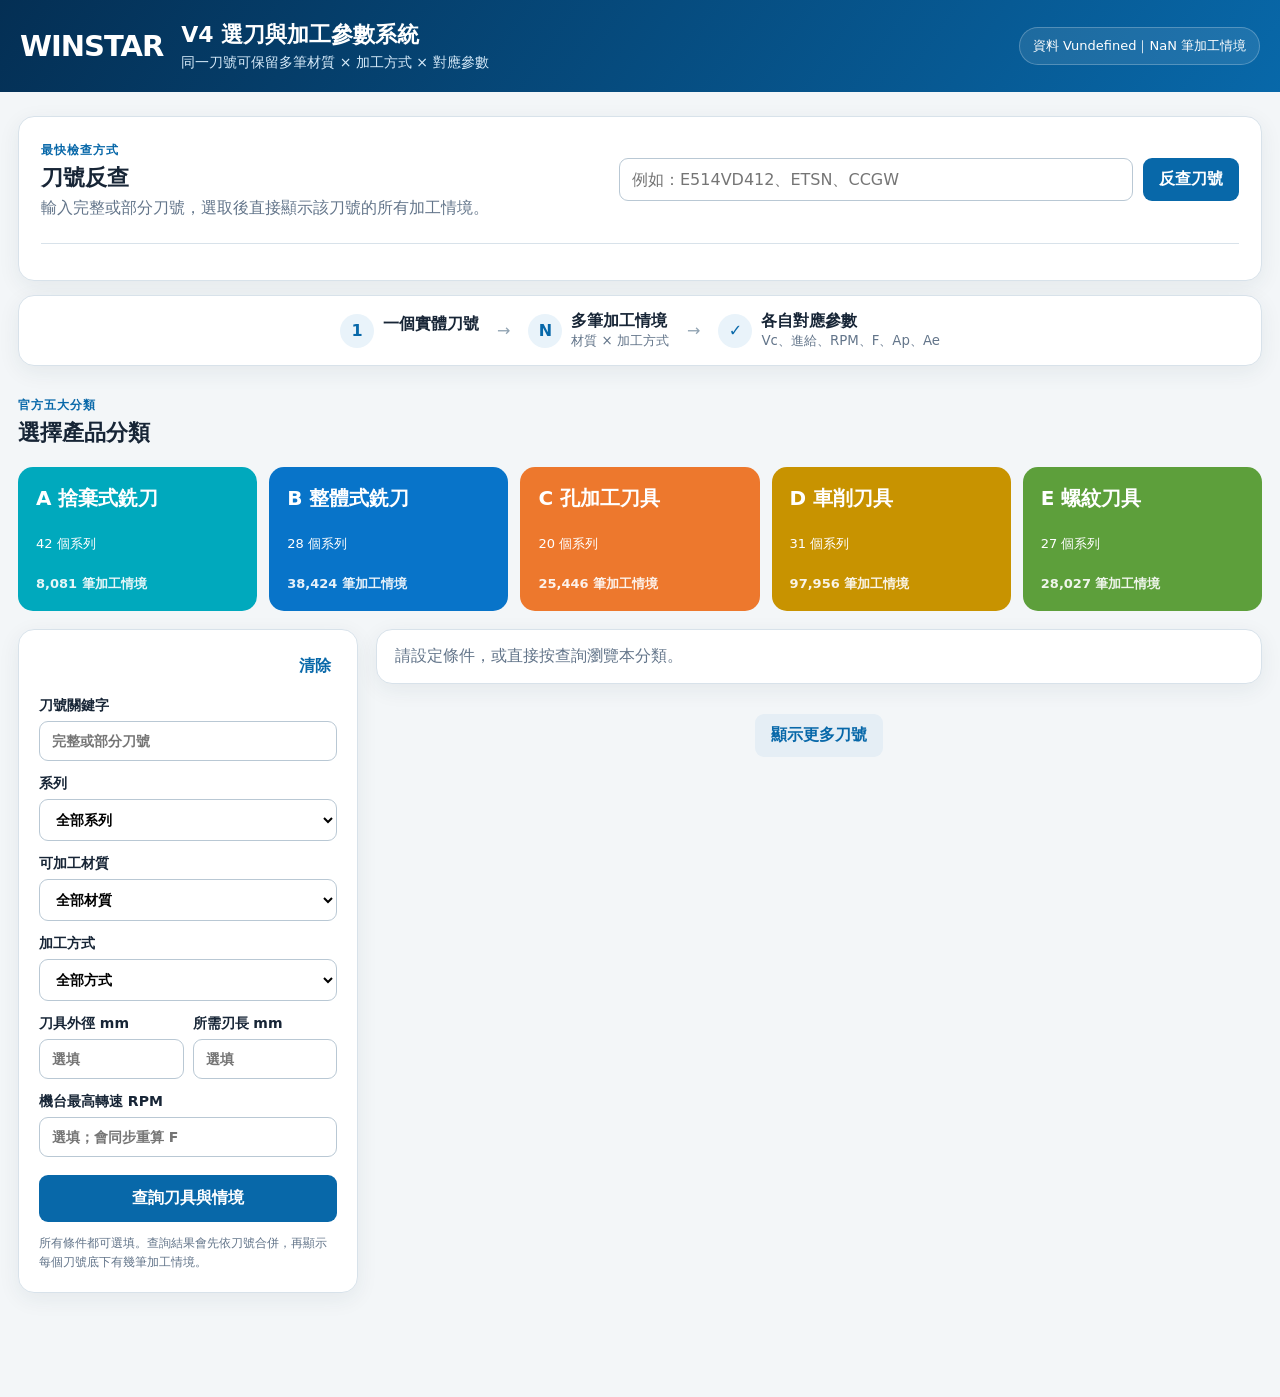
==== commit 1d104911: "Add files via upload" ====
--- a/index.html
+++ b/index.html
@@ -2,194 +2,58 @@
 <html lang="zh-Hant">
 <head>
   <meta charset="utf-8">
-  <meta name="viewport" content="width=device-width, initial-scale=1">
-  <meta name="theme-color" content="#075aaa">
-  <link rel="manifest" href="./manifest.webmanifest">
-  <link rel="icon" type="image/png" sizes="192x192" href="./data/icon-192.png">
-  <link rel="apple-touch-icon" href="./data/apple-touch-icon.png">
-  <title>WINSTAR 選刀系統 V4</title>
+  <meta name="viewport" content="width=device-width,initial-scale=1">
+  <meta name="theme-color" content="#063b68">
+  <title>WINSTAR V4 選刀與加工參數系統</title>
+  <link rel="manifest" href="manifest.webmanifest">
+  <link rel="icon" href="data/icon-192.png">
+  <link rel="apple-touch-icon" href="data/apple-touch-icon.png">
   <link rel="stylesheet" href="assets/app.css">
-
-
-
 </head>
 <body>
   <header class="topbar">
-    <div>
-      <div class="eyebrow">萬事達五大產品入口・官方資料</div>
-      <h1>WINSTAR 官方選刀系統 <span>V4.2 五大類分類校正版</span></h1>
-      <p>上方可跨五大類反查刀號；下方依加工條件選擇刀具，結果直接依符合程度排名。</p>
-    </div>
-    <div class="header-actions">
-      <div class="data-status" id="dataStatus">資料載入中…</div>
-      <a class="btn ghost" href="https://www.winstarcutting.com.tw/downloads" target="_blank" rel="noopener">萬事達官網</a>
-    </div>
-  </header><div class="portable-note"><strong>GitHub Pages 網頁上傳版：</strong>網頁會自動讀取 data 資料夾；電腦更新並發布後，手機重新整理即可同步。</div>
-  <div class="update-reminder" id="updateReminder" hidden>
-    <div><strong>官方資料檢查提醒</strong><p id="updateReminderText"></p></div>
-    <div class="update-actions">
-      <a class="btn secondary" href="https://www.winstarcutting.com.tw/downloads" target="_blank" rel="noopener">查看官方下載</a>
-      <button class="btn ghost" id="snoozeUpdate">7 天後提醒</button>
-    </div>
-  </div>
+    <div class="brand"><span class="brand-mark">WINSTAR</span><div><h1>V4 選刀與加工參數系統</h1><p>同一刀號可保留多筆材質 × 加工方式 × 對應參數</p></div></div>
+    <div class="version" id="versionText">資料載入中</div>
+  </header>
 
-  <section class="global-lookup" aria-labelledby="globalLookupTitle">
-    <div class="global-lookup-head">
-      <div><h2 id="globalLookupTitle">全類別刀號反查</h2><p>搜尋捨棄式銑刀、整體式銑刀、孔加工、車削與螺紋刀具的完整刀號、部分刀號或系列。</p></div>
-      <div class="global-search-meta" id="globalSearchMeta">官方編碼索引載入中…</div>
-    </div>
-    <div class="global-search-row">
-      <input id="globalReverseCode" type="search" autocomplete="off" placeholder="例如 DMC5、DPC30930030UX、CNMG、ETM">
-      <button class="btn" id="globalReverseBtn">搜尋全部刀具</button>
-    </div>
-  </section>
-  <section class="global-results" id="globalReverseResults" hidden aria-live="polite"></section>
+  <main>
+    <section class="lookup card">
+      <div><span class="eyebrow">最快檢查方式</span><h2>刀號反查</h2><p>輸入完整或部分刀號，選取後直接顯示該刀號的所有加工情境。</p></div>
+      <div class="lookup-row"><input id="reverseInput" type="search" placeholder="例如：E514VD412、ETSN、CCGW" autocomplete="off"><button id="reverseButton">反查刀號</button></div>
+      <div id="reverseResults" class="lookup-results" hidden></div>
+    </section>
 
-  <section class="product-hub">
-    <div class="hub-head"><div><h2>五大產品系統</h2><p>先選擇類別，才會顯示該類的加工條件；切換類別時上一個表單會完全收起。</p></div><small>選取後以藍色顯示</small></div>
-    <div class="category-grid" role="tablist" aria-label="產品類別">
-      <button class="category-card" data-category="solid" aria-selected="false"><strong>整體式銑刀</strong><span>5,450 支實際刀號</span></button>
-      <button class="category-card" data-category="solid_drill" aria-selected="false"><strong>整體式鎢鋼鑽</strong><span>依孔徑、孔深與冷卻方式選擇</span></button>
-      <button class="category-card" data-category="step_drill" aria-selected="false"><strong>整體式鎢鋼階梯鑽</strong><span>官方標準刀號與完整規格</span></button>
-      <button class="category-card" data-category="holemaking" aria-selected="false"><strong>孔加工</strong><span>定位、鉸孔、模組化與捨棄式鑽孔</span></button>
-      <button class="category-card" data-category="threading" aria-selected="false"><strong>螺紋刀具</strong><span>Pitch、牙型與實際編碼</span></button>
-    </div>
-    <details class="recent-products">
-      <summary>近期官方產品追蹤（點此展開）</summary>
-      <div class="recent-grid">
-        <div class="recent-card"><b>DTS90</b><span>孔加工刀具・近期產品</span><a href="https://www.winstarcutting.com.tw/archives/5494" target="_blank" rel="noopener">查看官方頁面</a></div>
-        <div class="recent-card"><b>CXAN</b><span>捨棄式銑刀・近期產品</span><a href="https://www.winstarcutting.com.tw/archives/5492" target="_blank" rel="noopener">查看官方頁面</a></div>
-        <div class="recent-card"><b>ZONES 階梯鑽</b><span>孔加工刀具・2026-07-14</span><a href="https://www.winstarcutting.com.tw/archives/5477" target="_blank" rel="noopener">查看官方頁面</a></div>
-        <div class="recent-card"><b>H65X EHBUC</b><span>整體式銑刀・2026-06-10</span><a href="https://www.winstarcutting.com.tw/archives/5457" target="_blank" rel="noopener">查看官方頁面</a></div>
-        <div class="recent-card"><b>G55CX／H60X 5F</b><span>整體式銑刀・2026-05-19</span><a href="https://www.winstarcutting.com.tw/archives/5442" target="_blank" rel="noopener">查看官方頁面</a></div>
-      </div>
-    </details>
-  </section>
-  <section class="category-notice" id="categoryNotice" hidden></section>
+    <section class="logic card">
+      <div><span class="logic-number">1</span><b>一個實體刀號</b></div><span>→</span>
+      <div><span class="logic-number">N</span><b>多筆加工情境</b><small>材質 × 加工方式</small></div><span>→</span>
+      <div><span class="logic-number">✓</span><b>各自對應參數</b><small>Vc、進給、RPM、F、Ap、Ae</small></div>
+    </section>
 
-  <main class="layout" id="selectorLayout" hidden>
-    <aside class="panel filters">
-      <div class="mode-panel" id="selectMode">
-      <div class="section-title">
-        <div>
-          <span class="step">01</span>
-          <h2>加工需求</h2>
-        </div>
-        <button class="text-btn" id="resetBtn">清除</button>
-      </div>
+    <section class="categories">
+      <div class="section-head"><div><span class="eyebrow">官方五大分類</span><h2>選擇產品分類</h2></div><button id="backCategory" class="text-button" hidden>返回五大分類</button></div>
+      <div class="category-grid" id="categoryGrid"></div>
+    </section>
 
-      <div class="field full">
-        <label>刀具品牌</label>
-        <div class="brand-lock"><strong>萬事達 WINSTAR</strong><span>官方資料庫</span></div>
-      </div>
-
-      <div class="field-grid">
-        <div class="field">
-          <label for="material"><span class="required-mark">＊</span>加工材質</label>
-          <select id="material"><option value="">請選擇材質</option></select>
-        </div>
-        <div class="field">
-          <label for="materialGrade">材料牌號 <small>選填</small></label>
-          <select id="materialGrade" disabled><option value="">請先選擇加工材質</option></select>
-          <input class="custom-grade" id="materialGradeCustom" type="text" placeholder="輸入實際材料牌號" hidden>
-        </div>
-        <div class="field">
-          <label for="diameter"><span class="required-mark">＊</span>刀徑 D（mm）</label>
-          <input id="diameter" type="number" min="0.01" step="0.01" placeholder="例：10">
-        </div>
-        <div class="field">
-          <label for="maxRpm">機台最高轉速（rpm） <small>選填</small></label>
-          <input id="maxRpm" type="number" min="1" step="100" placeholder="例：12000">
-        </div>
-        <div class="field">
-          <label for="operation">加工方式 <small>選填</small></label>
-          <select id="operation">
-            <option value="any">不限</option>
-            <option value="side">側銑</option>
-            <option value="slot">開槽／全槽</option>
-            <option value="rough">粗加工</option>
-            <option value="finish">精加工</option>
-            <option value="contour">曲面／輪廓</option>
-          </select>
-        </div>
-        <div class="field">
-          <label for="toolType">刀具類型 <small>選填</small></label>
-          <select id="toolType"><option value="">不限</option></select>
-        </div>
-        <div class="field">
-          <label for="depth">所需最小刃長 CL（mm） <small>選填</small></label>
-          <input id="depth" type="number" min="0" step="0.1" placeholder="例：15">
-          <p class="field-help">只保留刃長 CL 大於或等於此數值的刀具，不代表 AP。</p>
-        </div>
-        <div class="field">
-          <label for="flutes">指定刃數 <small>選填</small></label>
-          <select id="flutes"><option value="">不限刃數</option></select>
-        </div>
-        <p class="material-note">材料牌號用來記錄實際工件；官方未分牌號提供數據時，仍依上方加工材質的大類條件選刀。</p>
-      </div>
-      <div class="field conditional-field" id="hardnessField" hidden>
-        <label for="hardness">加工硬度 HRC <small>選填，僅預硬鋼／高硬度鋼</small></label>
-        <input id="hardness" type="number" min="0" max="75" step="1" placeholder="例：55">
-      </div>
-      <details class="advanced">
-        <summary>進階條件（AP、AE、刀徑模式、系列）</summary>
-        <div class="field-grid">
-          <div class="field emphasized">
-            <label for="ap">AP 軸向切深（mm） <small>選填</small></label>
-            <input id="ap" type="number" min="0" step="0.01" placeholder="例：10">
-          </div>
-          <div class="field emphasized">
-            <label for="ae">AE 徑向切寬（mm） <small>選填</small></label>
-            <input id="ae" type="number" min="0" step="0.01" placeholder="例：1">
-          </div>
-          <div class="field">
-            <label for="diameterMode">刀徑模式 <small>選填</small></label>
-            <select id="diameterMode">
-              <option value="exact">指定刀徑</option>
-              <option value="max">不大於此刀徑</option>
-              <option value="min">不小於此刀徑</option>
-            </select>
-          </div>
-          <div class="field">
-            <label for="series">指定系列 <small>選填</small></label>
-            <select id="series"><option value="">不限系列</option></select>
-          </div>
-          <p class="advanced-note">AP、AE 只用於加工量檢核；結果只顯示官方目錄實際提供的 AP／AE，不把內部安全檢核值冒充官方資料。</p>
-        </div>
-      </details>
-      <div class="search-actions">
-        <button class="btn primary search-btn" id="searchBtn">開始選刀</button>
-        <p class="footnote">結果直接依符合程度排列；沒有該材料的官方條件列時，不會拿其他材料資料代替。</p>
-      </div>
-      </div>
-
-      <div class="mode-panel" id="reverseMode" hidden>
-        <div class="mode-intro"><strong>已知刀號，直接查完整官方資料</strong><p>反查與選刀條件完全分開，會列出基本規格、適用材質、加工方式、官方 AP／AE，以及可取得的 Vc、fz、S、F。</p></div>
-        <div class="reverse-box">
-          <div class="reverse-head"><strong>輸入完整或部分刀號</strong><span>獨立查詢</span></div>
-          <div class="reverse-actions">
-            <input id="reverseCode" type="text" autocomplete="off" placeholder="例如 EPSSVB4100000T">
-            <button class="btn secondary" id="reverseBtn">反查刀具</button>
-          </div>
-          <small class="reverse-help">輸入部分刀號會先列出候選；輸入完整刀號會直接展開所有已連結的官方條件。</small>
-        </div>
-      </div>
-    </aside>
-
-    <section class="content">
-      <div class="panel summary" id="summaryPanel">
-        <div class="section-title compact">
-          <div><span class="step">02</span><h2 id="resultHeading">篩選結果</h2></div>
-        </div>
-        <div id="summaryText" class="empty-summary">
-          左側選擇加工條件後按「開始選刀」。
-        </div>
-      </div>
-      <div id="results" class="results"></div>
+    <section id="selector" class="selector" hidden>
+      <aside class="filters card">
+        <div class="section-head"><div><span class="eyebrow" id="categoryCode"></span><h2 id="categoryTitle"></h2></div><button id="resetButton" class="text-button">清除</button></div>
+        <label>刀號關鍵字<input id="toolQuery" type="search" placeholder="完整或部分刀號"></label>
+        <label>系列<select id="series"><option value="">全部系列</option></select></label>
+        <label>可加工材質<select id="material"><option value="">全部材質</option></select></label>
+        <label>加工方式<select id="operation"><option value="">全部方式</option></select></label>
+        <div class="field-pair"><label>刀具外徑 mm<input id="diameter" type="number" min="0.01" step="0.01" placeholder="選填"></label><label>所需刃長 mm<input id="cutLength" type="number" min="0" step="0.1" placeholder="選填"></label></div>
+        <label>機台最高轉速 RPM<input id="maxRpm" type="number" min="1" step="100" placeholder="選填；會同步重算 F"></label>
+        <button id="searchButton" class="primary">查詢刀具與情境</button>
+        <p class="hint">所有條件都可選填。查詢結果會先依刀號合併，再顯示每個刀號底下有幾筆加工情境。</p>
+      </aside>
+      <section class="results-area">
+        <div id="resultSummary" class="result-summary card">請設定條件，或直接按查詢瀏覽本分類。</div>
+        <div id="results" class="results"></div>
+        <button id="loadMore" class="load-more" hidden>顯示更多刀號</button>
+      </section>
     </section>
   </main>
-
-  <button class="back-to-top" id="backToTop" type="button" aria-label="回到頁面最上方">↑<span>回到頂端</span></button>
+  <button id="backTop" class="back-top" aria-label="回到最上方">↑</button>
   <script src="assets/app.js" defer></script>
-<a class="admin-fab" href="manager.html" aria-label="開啟資料管理端">資料管理端</a></body>
+</body>
 </html>
--- a/assets/app.css
+++ b/assets/app.css
@@ -1,58 +1 @@
-
-:root{--bg:#f4f6f8;--panel:#fff;--ink:#17212b;--muted:#66717d;--line:#dfe4e8;--blue:#075aaa;--blue2:#0d6fc8;--cyan:#eaf5ff;--green:#117a53;--amber:#9b5c00;--red:#ad2e2e;--shadow:0 10px 30px rgba(23,33,43,.08);font-family:"Segoe UI","Microsoft JhengHei",sans-serif;color:var(--ink);background:var(--bg)}
-*{box-sizing:border-box}body{margin:0;background:linear-gradient(180deg,#eef5fb 0,#f4f6f8 260px);min-height:100vh}.topbar{max-width:1500px;margin:0 auto;padding:30px 34px 20px;display:flex;justify-content:space-between;gap:30px;align-items:flex-start}.eyebrow{font-size:12px;font-weight:800;letter-spacing:.14em;text-transform:uppercase;color:var(--blue)}h1{font-size:31px;margin:5px 0 7px;letter-spacing:-.03em}h1 span{font-size:16px;color:var(--blue);vertical-align:middle}h2{font-size:19px;margin:0}.topbar p{margin:0;color:var(--muted)}.header-actions{display:flex;align-items:center;gap:10px;flex-wrap:wrap;justify-content:flex-end}.data-status{background:#fff;border:1px solid var(--line);border-radius:10px;padding:10px 13px;font-size:13px;box-shadow:0 4px 14px rgba(0,0,0,.04)}.layout{max-width:1500px;margin:0 auto;padding:0 34px 35px;display:grid;grid-template-columns:430px 1fr;gap:22px}.panel{background:var(--panel);border:1px solid rgba(208,217,224,.95);border-radius:16px;box-shadow:var(--shadow)}.filters{padding:22px;position:sticky;top:12px;align-self:start;max-height:calc(100vh - 24px);overflow:auto}.section-title{display:flex;align-items:center;justify-content:space-between;margin-bottom:20px}.section-title>div{display:flex;align-items:center;gap:10px}.section-title.compact{margin-bottom:12px}.step{display:inline-grid;place-items:center;width:31px;height:31px;border-radius:9px;background:var(--blue);color:#fff;font-size:12px;font-weight:800}.text-btn{border:0;background:none;color:var(--blue);font-weight:700;cursor:pointer}.field-grid{display:grid;grid-template-columns:1fr 1fr;gap:13px}.field{display:flex;flex-direction:column;gap:6px}.field.full{grid-column:1/-1}.field label{font-size:13px;font-weight:700}.field label b{color:var(--red);font-size:11px}.field label small{font-weight:500;color:var(--muted);margin-left:4px}.field input,.field select{width:100%;border:1px solid #cfd7de;border-radius:9px;background:#fff;padding:10px 11px;font:inherit;font-size:14px;color:var(--ink);outline:none}.field input:focus,.field select:focus{border-color:var(--blue2);box-shadow:0 0 0 3px rgba(13,111,200,.12)}.field.emphasized{background:var(--cyan);padding:9px;border-radius:11px}.brand-lock{display:flex;align-items:center;justify-content:space-between;border:1px solid #bed8ef;background:#f0f8ff;border-radius:10px;padding:11px 12px;margin-bottom:13px}.brand-lock span{font-size:11px;font-weight:700;color:var(--blue);background:#fff;padding:4px 7px;border-radius:20px}.check-row{display:flex;gap:10px;margin:17px 0 14px;padding:12px;background:#f8fafb;border:1px solid var(--line);border-radius:10px;cursor:pointer}.check-row input{margin-top:2px}.check-row span{display:flex;flex-direction:column;font-size:13px}.check-row small{color:var(--muted);font-size:11px;margin-top:3px;line-height:1.45}.btn{border:0;border-radius:9px;padding:10px 15px;font:inherit;font-size:13px;font-weight:800;cursor:pointer;transition:.18s}.btn:hover{transform:translateY(-1px)}.btn.primary{background:var(--blue);color:#fff}.btn.secondary{background:#fff;color:var(--blue);border:1px solid #b8cee1}.btn.ghost{background:transparent;color:var(--muted);border:1px solid var(--line)}.btn.danger:hover{color:var(--red);border-color:#e0b2b2}.search-btn{width:100%;font-size:15px;padding:13px}.footnote{font-size:11px;color:var(--muted);line-height:1.55;margin:10px 2px 0}.content{min-width:0}.summary{padding:20px 22px;margin-bottom:16px}.empty-summary{color:var(--muted);padding:12px 0}.summary-grid{display:grid;grid-template-columns:repeat(4,minmax(0,1fr));gap:10px}.summary-item{background:#f7f9fb;border-radius:10px;padding:11px}.summary-item b{display:block;font-size:18px}.summary-item span{font-size:11px;color:var(--muted)}.results{display:flex;flex-direction:column;gap:13px}.result-card{background:#fff;border:1px solid var(--line);border-radius:15px;box-shadow:0 6px 22px rgba(23,33,43,.055);overflow:hidden}.result-head{display:flex;justify-content:space-between;gap:18px;padding:18px 20px 14px;border-bottom:1px solid #edf0f2}.rank{width:30px;height:30px;border-radius:8px;background:#e7f2fb;color:var(--blue);font-weight:900;display:grid;place-items:center;flex:0 0 auto}.result-title-wrap{display:flex;gap:12px;min-width:0}.result-title{min-width:0}.result-title h3{margin:0;font-size:19px;letter-spacing:.01em}.result-title p{margin:4px 0 0;color:var(--muted);font-size:13px;white-space:nowrap;overflow:hidden;text-overflow:ellipsis}.badges{display:flex;gap:6px;flex-wrap:wrap;margin-top:8px}.badge{font-size:11px;padding:4px 7px;border-radius:20px;background:#eef1f4;color:#4d5963;font-weight:700}.badge.official{background:#e8f5ef;color:var(--green)}.badge.new{background:#fff1d7;color:var(--amber)}.result-actions{display:flex;align-items:flex-start}.pdf-btn{text-decoration:none;color:#fff;background:var(--blue);font-size:12px;font-weight:800;border-radius:8px;padding:9px 11px;white-space:nowrap}.result-body{padding:15px 20px 18px}.spec-grid{display:grid;grid-template-columns:repeat(6,minmax(82px,1fr));gap:8px;margin-bottom:14px}.spec{background:#f7f9fa;border-radius:9px;padding:9px}.spec span{display:block;color:var(--muted);font-size:10px}.spec strong{font-size:14px}.condition-grid{display:grid;grid-template-columns:1.1fr 1.4fr;gap:12px}.condition-box{border:1px solid var(--line);border-radius:11px;padding:12px}.condition-box h4{font-size:13px;margin:0 0 9px}.condition-row{display:grid;grid-template-columns:80px 1fr;gap:8px;padding:5px 0;border-bottom:1px dashed #e6eaed;font-size:12px}.condition-row:last-child{border-bottom:0}.condition-row span{color:var(--muted)}.condition-row strong{font-weight:750}.machining{background:#f2f8fd;border-color:#c9dfef}.machining .hero-values{display:grid;grid-template-columns:1fr 1fr;gap:8px;margin-bottom:8px}.hero-value{background:#fff;border-radius:9px;padding:10px}.hero-value span{font-size:10px;color:var(--muted);display:block}.hero-value strong{font-size:20px;color:var(--blue)}.hero-value small{font-size:10px;color:var(--muted)}.source-line{font-size:11px;color:var(--muted);margin-top:11px;display:flex;gap:10px;flex-wrap:wrap}.no-results{background:#fff;border:1px dashed #bcc7cf;border-radius:14px;padding:42px;text-align:center;color:var(--muted)}dialog{border:0;border-radius:16px;padding:0;width:min(700px,92vw);box-shadow:0 25px 80px rgba(0,0,0,.25)}dialog::backdrop{background:rgba(20,30,40,.45)}.dialog-head{display:flex;justify-content:space-between;padding:22px 24px 14px}.icon-btn{border:0;background:#eef1f3;width:32px;height:32px;border-radius:50%;font-size:22px;cursor:pointer}.progress-track{height:7px;background:#e7edf1;margin:0 24px;border-radius:10px;overflow:hidden}.progress-track div{height:100%;width:0;background:var(--blue);transition:width .25s}.update-message{font-weight:750;padding:17px 24px 8px}.update-log{margin:0 24px;background:#101820;color:#c9d4dc;border-radius:10px;min-height:190px;max-height:330px;overflow:auto;padding:12px;font:12px/1.55 Consolas,monospace;white-space:pre-wrap}.dialog-actions{display:flex;justify-content:flex-end;padding:15px 24px 20px}@media(max-width:1050px){.layout{grid-template-columns:1fr}.filters{position:static;max-height:none}.topbar{flex-direction:column}.header-actions{justify-content:flex-start}.spec-grid{grid-template-columns:repeat(3,1fr)}}@media(max-width:650px){.topbar,.layout{padding-left:15px;padding-right:15px}.field-grid{grid-template-columns:1fr}.field.full{grid-column:auto}.condition-grid{grid-template-columns:1fr}.spec-grid{grid-template-columns:repeat(2,1fr)}.summary-grid{grid-template-columns:repeat(2,1fr)}.result-head{flex-direction:column}.result-actions{padding-left:42px}}
-
-/* V2.1 recommendation grading */
-.result-card.grade-a{border-left:4px solid #138a5b}.result-card.grade-b{border-left:4px solid #d18a00}.result-card.grade-c{border-left:4px solid #7b8790}
-.badge.grade{font-weight:900}.badge.grade-a{background:#dff5e9;color:#087445}.badge.grade-b{background:#fff0d0;color:#9a6500}.badge.grade-c{background:#edf0f2;color:#5d6871}
-.reason-strip{display:flex;gap:7px;align-items:center;flex-wrap:wrap;margin:0 0 12px;padding:9px 10px;border-radius:9px;background:#f7f9fb;font-size:11px}.reason-strip b{color:#25313a;margin-right:2px}.reason-strip span{background:#fff;border:1px solid #dde4e9;border-radius:14px;padding:4px 7px;color:#56626c}
-.condition-box.warning{background:#fff8e8;border-color:#ead19a}.condition-box.warning strong{color:#805b0b}
-
-
-.reverse-box{margin-top:17px;padding:15px;border:1px solid #b9d9f4;background:linear-gradient(180deg,#f5fbff,#edf7ff);border-radius:12px}.reverse-head{display:flex;justify-content:space-between;gap:10px;align-items:flex-start;margin-bottom:10px}.reverse-head strong{font-size:15px;color:#174a72}.reverse-head span{font-size:10px;font-weight:800;color:var(--blue);background:#fff;border:1px solid #c9e0f2;padding:4px 7px;border-radius:20px}.reverse-actions{display:grid;grid-template-columns:1fr auto;gap:8px}.reverse-actions input{width:100%;border:1px solid #a9cbe6;border-radius:9px;background:#fff;padding:11px;font:inherit;font-size:14px;outline:none;text-transform:uppercase}.reverse-actions input:focus{border-color:var(--blue2);box-shadow:0 0 0 3px rgba(13,111,200,.12)}.reverse-help{display:block;margin-top:8px;color:var(--muted);font-size:11px;line-height:1.45}.reverse-overview{border-left:4px solid var(--blue)}.reverse-materials{display:flex;gap:7px;flex-wrap:wrap;margin-top:12px}.material-tag{font-size:12px;font-weight:800;background:#e8f5ef;color:#087445;border-radius:20px;padding:6px 9px}.reverse-section-title{display:flex;justify-content:space-between;align-items:center;margin:18px 2px 10px}.reverse-section-title h3{margin:0;font-size:17px}.reverse-section-title span{font-size:12px;color:var(--muted)}.reverse-profile-list{display:flex;flex-direction:column;gap:12px}.reverse-profile{background:#fff;border:1px solid var(--line);border-radius:13px;box-shadow:0 5px 18px rgba(23,33,43,.045);overflow:hidden}.reverse-profile-head{padding:13px 16px;background:#f7fafc;border-bottom:1px solid #e7ecef;display:flex;justify-content:space-between;gap:14px;align-items:center}.reverse-profile-head h4{margin:0;font-size:15px}.reverse-profile-head p{margin:3px 0 0;color:var(--muted);font-size:12px}.reverse-profile-body{padding:13px 16px}.reverse-candidates{display:grid;grid-template-columns:repeat(2,minmax(0,1fr));gap:11px}.reverse-candidate{background:#fff;border:1px solid var(--line);border-radius:12px;padding:14px;display:flex;justify-content:space-between;gap:12px;align-items:center}.reverse-candidate h3{font-size:16px;margin:0}.reverse-candidate p{font-size:11px;color:var(--muted);margin:4px 0 0}.mode-banner{margin-bottom:13px;padding:10px 13px;border-radius:10px;background:#eaf5ff;border:1px solid #c7e0f3;color:#174a72;font-size:13px}.mode-banner strong{font-size:14px}.reverse-empty{padding:26px;text-align:center;color:var(--muted)}
-@media(max-width:750px){.reverse-candidates{grid-template-columns:1fr}.reverse-actions{grid-template-columns:1fr}.reverse-actions .btn{width:100%}}
-
-
-
-.portable-note{max-width:1220px;margin:14px auto 0;padding:10px 16px;border:1px solid #b9d9f4;background:#eef7ff;border-radius:12px;color:#174a72;font-size:14px}
-.header-actions a.btn{text-decoration:none;display:inline-flex;align-items:center;justify-content:center}
-
-.reverse-box{margin-top:17px;padding:15px;border:1px solid #b9d9f4;background:linear-gradient(180deg,#f5fbff,#edf7ff);border-radius:12px}.reverse-head{display:flex;justify-content:space-between;gap:10px;align-items:flex-start;margin-bottom:10px}.reverse-head strong{font-size:15px;color:#174a72}.reverse-head span{font-size:10px;font-weight:800;color:var(--blue);background:#fff;border:1px solid #c9e0f2;padding:4px 7px;border-radius:20px}.reverse-actions{display:grid;grid-template-columns:1fr auto;gap:8px}.reverse-actions input{width:100%;border:1px solid #a9cbe6;border-radius:9px;background:#fff;padding:11px;font:inherit;font-size:14px;outline:none;text-transform:uppercase}.reverse-actions input:focus{border-color:var(--blue2);box-shadow:0 0 0 3px rgba(13,111,200,.12)}.reverse-help{display:block;margin-top:8px;color:var(--muted);font-size:11px;line-height:1.45}.reverse-overview{border-left:4px solid var(--blue)}.reverse-materials{display:flex;gap:7px;flex-wrap:wrap;margin-top:12px}.material-tag{font-size:12px;font-weight:800;background:#e8f5ef;color:#087445;border-radius:20px;padding:6px 9px}.reverse-section-title{display:flex;justify-content:space-between;align-items:center;margin:18px 2px 10px}.reverse-section-title h3{margin:0;font-size:17px}.reverse-section-title span{font-size:12px;color:var(--muted)}.reverse-profile-list{display:flex;flex-direction:column;gap:12px}.reverse-profile{background:#fff;border:1px solid var(--line);border-radius:13px;box-shadow:0 5px 18px rgba(23,33,43,.045);overflow:hidden}.reverse-profile-head{padding:13px 16px;background:#f7fafc;border-bottom:1px solid #e7ecef;display:flex;justify-content:space-between;gap:14px;align-items:center}.reverse-profile-head h4{margin:0;font-size:15px}.reverse-profile-head p{margin:3px 0 0;color:var(--muted);font-size:12px}.reverse-profile-body{padding:13px 16px}.reverse-candidates{display:grid;grid-template-columns:repeat(2,minmax(0,1fr));gap:11px}.reverse-candidate{background:#fff;border:1px solid var(--line);border-radius:12px;padding:14px;display:flex;justify-content:space-between;gap:12px;align-items:center}.reverse-candidate h3{font-size:16px;margin:0}.reverse-candidate p{font-size:11px;color:var(--muted);margin:4px 0 0}.mode-banner{margin-bottom:13px;padding:10px 13px;border-radius:10px;background:#eaf5ff;border:1px solid #c7e0f3;color:#174a72;font-size:13px}.mode-banner strong{font-size:14px}.reverse-empty{padding:26px;text-align:center;color:var(--muted)}
-@media(max-width:750px){.reverse-candidates{grid-template-columns:1fr}.reverse-actions{grid-template-columns:1fr}.reverse-actions .btn{width:100%}}
-
-
-
-.mode-tabs{display:grid;grid-template-columns:1fr 1fr;gap:5px;background:#edf2f6;border-radius:12px;padding:5px;margin-bottom:18px}
-.mode-tab{border:0;border-radius:9px;background:transparent;padding:11px 8px;color:#5c6873;font:inherit;font-size:14px;font-weight:800;cursor:pointer}
-.mode-tab.active{background:#fff;color:var(--blue);box-shadow:0 2px 9px rgba(23,33,43,.09)}
-.mode-panel[hidden]{display:none!important}
-.field-help{margin:5px 1px 0;color:var(--muted);font-size:11px;line-height:1.45}
-.advanced{margin-top:14px;border:1px solid var(--line);border-radius:11px;background:#fafcfd}
-.advanced summary{padding:12px 14px;color:#34424e;font-size:13px;font-weight:800;cursor:pointer;list-style:none;display:flex;justify-content:space-between;align-items:center}
-.advanced summary::-webkit-details-marker{display:none}.advanced summary:after{content:"展開";font-size:11px;color:var(--blue);font-weight:700}
-.advanced[open] summary:after{content:"收合"}.advanced .field-grid{padding:2px 13px 14px}
-.advanced-note{grid-column:1/-1;margin:0;color:var(--muted);font-size:11px;line-height:1.5}
-.search-actions{position:sticky;bottom:-22px;z-index:5;margin:15px -4px -6px;padding:8px 4px 7px;background:linear-gradient(180deg,rgba(255,255,255,.72),#fff 24%)}
-.search-actions .footnote{margin-bottom:0}
-.reverse-box{margin-top:0}
-.reverse-max{margin-top:12px}
-.update-reminder{max-width:1432px;margin:0 auto 16px;padding:13px 16px;border:1px solid #efc97f;background:#fff7e6;border-radius:12px;color:#704c08;display:flex;justify-content:space-between;align-items:center;gap:16px;box-shadow:0 4px 15px rgba(115,74,0,.06)}
-.update-reminder[hidden]{display:none}.update-reminder strong{display:block;margin-bottom:3px}.update-reminder p{margin:0;font-size:12px;line-height:1.5}
-.update-actions{display:flex;gap:8px;flex:0 0 auto}.update-actions a{text-decoration:none}
-.condition-grid{grid-template-columns:repeat(auto-fit,minmax(290px,1fr))}.machining .hero-values{grid-template-columns:repeat(auto-fit,minmax(150px,1fr))}
-.spec-extra{display:flex;gap:7px;flex-wrap:wrap;margin:-3px 0 13px}.spec-extra span{background:#f3f6f8;border-radius:18px;padding:5px 8px;font-size:11px;color:#51606c}
-.mode-intro{padding:15px;border:1px solid #c9dfef;background:#f3f9fe;border-radius:11px;margin-bottom:14px;color:#174a72}.mode-intro strong{display:block;margin-bottom:4px}.mode-intro p{margin:0;font-size:12px;line-height:1.55}
-.conditional-field{margin-top:13px;padding:11px 12px;border:1px solid #ead19a;background:#fff9ec;border-radius:10px}.conditional-field[hidden]{display:none}
-.required-mark{color:var(--red);font-weight:900;margin-right:3px}.material-note{grid-column:1/-1;margin:-4px 1px 0;color:var(--muted);font-size:11px;line-height:1.45}
-.product-hub{max-width:1432px;margin:0 auto 18px;padding:18px;background:#fff;border:1px solid rgba(208,217,224,.95);border-radius:16px;box-shadow:var(--shadow)}.hub-head{display:flex;justify-content:space-between;gap:18px;align-items:end;margin-bottom:13px}.hub-head p{margin:4px 0 0;color:var(--muted);font-size:13px}.category-grid{display:grid;grid-template-columns:repeat(5,1fr);gap:9px}.category-card{border:1px solid #d7e1e9;background:#f8fafc;border-radius:12px;padding:13px;text-align:left;cursor:pointer;color:#26343f;min-height:82px}.category-card strong{display:block;font-size:15px;margin-bottom:7px}.category-card span{font-size:11px;color:var(--muted)}.category-card.active{border-color:var(--blue);background:#eaf5ff;box-shadow:inset 0 0 0 1px var(--blue)}.category-card.active strong,.category-card.active span{color:var(--blue)}.recent-products{margin-top:13px;border-top:1px solid var(--line);padding-top:12px}.recent-products summary{cursor:pointer;color:var(--blue);font-size:13px;font-weight:800}.recent-grid{display:grid;grid-template-columns:repeat(5,1fr);gap:8px;margin-top:11px}.recent-card{border:1px solid var(--line);border-radius:10px;padding:11px;background:#fafcfd}.recent-card b{display:block;font-size:13px}.recent-card span{display:block;color:var(--muted);font-size:11px;margin:4px 0 9px}.recent-card a{font-size:11px;font-weight:800;color:var(--blue);text-decoration:none}.category-notice{max-width:1432px;margin:0 auto 30px}.category-notice[hidden]{display:none!important}.category-notice a{color:var(--blue);font-weight:800}.category-notice a.pdf-btn{color:#fff}.custom-grade[hidden]{display:none}
-.layout[hidden]{display:none!important}.mode-tabs{display:none!important}
-.global-lookup{max-width:1432px;margin:0 auto 18px;padding:18px;background:linear-gradient(135deg,#075aaa,#0b6fc9);border-radius:16px;box-shadow:0 12px 32px rgba(7,90,170,.18);color:#fff}.global-lookup-head{display:flex;justify-content:space-between;align-items:flex-end;gap:18px;margin-bottom:12px}.global-lookup h2{font-size:19px;margin:0}.global-lookup p{font-size:12px;margin:5px 0 0;color:#dceeff}.global-search-row{display:grid;grid-template-columns:1fr auto;gap:9px}.global-search-row input{min-width:0;border:0;border-radius:10px;padding:13px 14px;font:inherit;font-size:15px;text-transform:uppercase;outline:none;box-shadow:inset 0 0 0 1px rgba(0,0,0,.08)}.global-search-row input:focus{box-shadow:0 0 0 4px rgba(255,255,255,.25)}.global-search-row .btn{background:#fff;color:var(--blue);padding-left:22px;padding-right:22px}.global-search-meta{font-size:11px;color:#dceeff;white-space:nowrap}.global-results{max-width:1432px;margin:0 auto 18px}.global-results[hidden]{display:none!important}.global-result-summary{padding:13px 16px;margin-bottom:10px;border:1px solid #b9d9f4;background:#eef7ff;border-radius:12px;color:#174a72}.global-result-grid{display:grid;grid-template-columns:repeat(2,minmax(0,1fr));gap:10px}.global-result-card{background:#fff;border:1px solid var(--line);border-radius:13px;padding:15px 16px;box-shadow:0 6px 22px rgba(23,33,43,.055)}.global-result-head{display:flex;justify-content:space-between;gap:14px;align-items:flex-start}.global-result-card h3{font-size:17px;margin:0}.global-result-card p{font-size:12px;color:var(--muted);margin:5px 0 0;line-height:1.5}.global-result-badges{display:flex;gap:6px;flex-wrap:wrap;margin-top:9px}.global-result-detail{margin-top:12px;padding-top:11px;border-top:1px solid #edf0f2}.global-result-detail[hidden]{display:none}.global-result-actions{display:flex;gap:8px;flex-wrap:wrap;justify-content:flex-end}.global-result-actions a{text-decoration:none}.global-empty{padding:30px;text-align:center;background:#fff;border:1px dashed #bcc7cf;border-radius:14px;color:var(--muted)}
-.catalog-layout{display:grid;grid-template-columns:430px 1fr;gap:22px}.catalog-filter{padding:22px;align-self:start}.catalog-content{min-width:0}.catalog-intro{padding:18px 20px;margin-bottom:15px}.catalog-intro p{margin:7px 0 0;color:var(--muted);font-size:13px;line-height:1.55}.catalog-results{display:flex;flex-direction:column;gap:12px}.catalog-card{background:#fff;border:1px solid var(--line);border-radius:14px;box-shadow:0 6px 22px rgba(23,33,43,.055);padding:17px 19px}.catalog-card-head{display:flex;justify-content:space-between;gap:15px;align-items:flex-start}.catalog-card-title{display:flex;gap:12px}.catalog-card h3{margin:0;font-size:18px}.catalog-card p{margin:5px 0 0;color:var(--muted);font-size:12px}.catalog-specs{display:flex;gap:7px;flex-wrap:wrap;margin-top:13px}.catalog-specs span{font-size:11px;background:#f1f5f8;border-radius:18px;padding:6px 9px;color:#4d5c68}.catalog-source{display:flex;justify-content:space-between;gap:12px;align-items:center;margin-top:13px;padding-top:11px;border-top:1px solid #edf0f2;font-size:11px;color:var(--muted)}.catalog-source a{text-decoration:none}.catalog-empty{padding:38px;text-align:center;background:#fff;border:1px dashed #bcc7cf;border-radius:14px;color:var(--muted)}
-.badge.incomplete,.catalog-specs span.incomplete{background:#fff0d0;color:#8a5800}.catalog-machining{margin-top:13px;background:#f2f8fd;border:1px solid #c9dfef;border-radius:11px;padding:12px}.catalog-machining h4{margin:0 0 9px;font-size:13px}.catalog-machining-grid{display:grid;grid-template-columns:repeat(2,minmax(0,1fr));gap:8px}.catalog-machining-value{background:#fff;border-radius:9px;padding:9px}.catalog-machining-value span{display:block;color:var(--muted);font-size:10px}.catalog-machining-value strong{display:block;color:var(--blue);font-size:17px;margin-top:2px}.catalog-machining small{display:block;color:var(--muted);font-size:10px;margin-top:8px;line-height:1.45}
-.catalog-machining-groups{display:grid;grid-template-columns:repeat(auto-fit,minmax(250px,1fr));gap:10px}.catalog-machining-group{background:#e8f3fc;border:1px solid #c5deef;border-radius:10px;padding:10px}.catalog-machining-group h5{margin:0 0 8px;color:var(--blue);font-size:13px}.catalog-page-actions{display:flex;gap:7px;align-items:flex-start;flex-wrap:wrap;justify-content:flex-end}.catalog-page-actions .pdf-btn.parameters{background:#0d6fc8}.catalog-page-actions .pdf-btn{color:#fff!important}.catalog-card .badges:empty{display:none}
-@media(max-width:1050px){.search-actions{bottom:0}.filters{overflow:visible}.update-reminder{margin-left:15px;margin-right:15px}}
-@media(max-width:1050px){.product-hub,.category-notice,.global-lookup,.global-results{margin-left:15px;margin-right:15px}.category-grid{grid-template-columns:repeat(3,1fr)}.recent-grid{grid-template-columns:repeat(2,1fr)}.catalog-layout{grid-template-columns:1fr}}
-@media(max-width:650px){.advanced .field-grid{grid-template-columns:1fr}.update-reminder{align-items:flex-start;flex-direction:column}.update-actions{width:100%}.update-actions>*{flex:1;text-align:center}.category-grid{grid-template-columns:1fr 1fr}.category-card{min-height:76px}.hub-head{align-items:flex-start;flex-direction:column}.recent-grid{grid-template-columns:1fr}.global-lookup-head{align-items:flex-start;flex-direction:column}.global-search-row{grid-template-columns:1fr}.global-search-row .btn{width:100%}.global-result-grid{grid-template-columns:1fr}.global-search-meta{white-space:normal}.global-result-head{flex-direction:column}.global-result-actions{justify-content:flex-start}.catalog-machining-grid{grid-template-columns:1fr}}
-
-.admin-fab{position:fixed;right:18px;bottom:18px;z-index:20;padding:10px 14px;border-radius:999px;background:#0b2239;color:#fff;text-decoration:none;font-weight:800;box-shadow:0 8px 24px #0003}.admin-fab:hover{background:#075985}
-.back-to-top{position:fixed;right:18px;bottom:70px;z-index:21;display:flex;align-items:center;gap:7px;border:0;border-radius:24px;padding:11px 14px;background:#075aaa;color:#fff;font:inherit;font-size:12px;font-weight:800;box-shadow:0 9px 26px rgba(7,90,170,.28);cursor:pointer;opacity:0;visibility:hidden;transform:translateY(10px);transition:opacity .18s,transform .18s,visibility .18s}.back-to-top.visible{opacity:1;visibility:visible;transform:translateY(0)}.back-to-top:hover{background:#064c90}.back-to-top:focus-visible{outline:3px solid #8ecbff;outline-offset:2px}@media(max-width:650px){.back-to-top{right:14px;bottom:66px;padding:12px}.back-to-top span{display:none}}
+:root{--blue:#0868a9;--navy:#063b68;--ink:#172536;--muted:#63758a;--line:#d8e2ea;--bg:#f3f6f8;--white:#fff;--a:#00a9bd;--b:#0874c9;--c:#ed782d;--d:#c89300;--e:#5d9f3b}*{box-sizing:border-box}html{scroll-behavior:smooth}body{margin:0;background:var(--bg);color:var(--ink);font-family:"Microsoft JhengHei",system-ui,sans-serif}button,input,select{font:inherit}.topbar{display:flex;align-items:center;justify-content:space-between;gap:24px;padding:20px max(20px,calc((100% - 1400px)/2));color:#fff;background:linear-gradient(125deg,#042f54,var(--blue))}.brand{display:flex;align-items:center;gap:18px}.brand-mark{font-size:29px;font-weight:900;letter-spacing:-1px}.brand h1{margin:0;font-size:22px}.brand p{margin:4px 0 0;color:#d7ebfa;font-size:14px}.version{padding:9px 13px;border:1px solid #ffffff3d;border-radius:999px;background:#ffffff18;font-size:13px}main{max-width:1400px;margin:24px auto;padding:0 18px 80px}.card{border:1px solid var(--line);border-radius:16px;background:#fff;box-shadow:0 6px 22px #17354b12}.lookup{display:grid;grid-template-columns:1fr minmax(360px,620px);align-items:center;gap:24px;padding:22px}.eyebrow{color:var(--blue);font-size:12px;font-weight:800;letter-spacing:.09em}.lookup h2,.section-head h2{margin:4px 0 5px;font-size:22px}.lookup p{margin:0;color:var(--muted)}.lookup-row{display:flex;gap:10px}.lookup-row input{flex:1}input,select{width:100%;padding:11px 12px;border:1px solid #b9c8d4;border-radius:9px;background:#fff}button{padding:11px 16px;border:0;border-radius:9px;background:var(--blue);color:#fff;font-weight:700;cursor:pointer}button:hover{filter:brightness(.96)}.lookup-results{grid-column:1/-1;display:grid;grid-template-columns:repeat(auto-fit,minmax(260px,1fr));gap:9px;padding-top:14px;border-top:1px solid var(--line)}.lookup-item{padding:11px;border:1px solid var(--line);background:#f8fbfd;color:var(--ink);text-align:left}.lookup-item b,.lookup-item small{display:block}.lookup-item b{color:var(--blue)}.lookup-item small{margin-top:2px;color:var(--muted)}.logic{display:flex;align-items:center;justify-content:center;gap:18px;margin-top:14px;padding:15px}.logic>div{display:grid;grid-template-columns:auto 1fr;align-items:center;column-gap:9px}.logic-number{grid-row:1/3;display:grid;place-items:center;width:34px;height:34px;border-radius:50%;background:#e9f3fa;color:var(--blue);font-weight:900}.logic small{color:var(--muted)}.logic>span{color:#91a3b2}.categories{margin-top:28px}.section-head{display:flex;align-items:end;justify-content:space-between;gap:20px}.text-button{padding:6px;background:transparent;color:var(--blue)}.category-grid{display:grid;grid-template-columns:repeat(5,1fr);gap:12px;margin-top:14px}.category-card{display:flex;min-height:144px;flex-direction:column;align-items:flex-start;justify-content:space-between;padding:18px;border-radius:15px;text-align:left}.category-card[data-code=A]{background:var(--a)}.category-card[data-code=B]{background:var(--b)}.category-card[data-code=C]{background:var(--c)}.category-card[data-code=D]{background:var(--d)}.category-card[data-code=E]{background:var(--e)}.category-card strong{font-size:20px}.category-card span{font-size:13px;font-weight:400}.category-card em{font-size:13px;font-style:normal;opacity:.9}.selector{display:grid;grid-template-columns:340px 1fr;gap:18px;margin-top:18px}.filters{position:sticky;top:12px;align-self:start;padding:20px}.filters label{display:block;margin-top:14px;font-size:14px;font-weight:700}.filters input,.filters select{margin-top:6px}.field-pair{display:grid;grid-template-columns:1fr 1fr;gap:9px}.primary{width:100%;margin-top:18px;padding:13px}.hint{margin:12px 0 0;color:var(--muted);font-size:12px;line-height:1.6}.result-summary{margin-bottom:12px;padding:16px 18px;color:var(--muted)}.result-summary b{color:var(--navy);font-size:18px}.summary-tip{display:block;margin-top:4px;color:var(--blue)}.results{display:grid;gap:12px}.tool-group{overflow:hidden;border:1px solid var(--line);border-radius:14px;background:#fff}.tool-group summary{display:flex;align-items:center;justify-content:space-between;gap:16px;padding:17px 19px;cursor:pointer;list-style:none}.tool-group summary::-webkit-details-marker{display:none}.tool-group summary:before{content:'＋';order:3;display:grid;place-items:center;width:28px;height:28px;border-radius:50%;background:#eaf3f9;color:var(--blue);font-weight:900}.tool-group[open] summary:before{content:'−'}.tool-group summary h3{margin:0;color:var(--navy);font-size:19px}.tool-group summary p{margin:4px 0 0;color:var(--muted)}.group-stats{display:flex;align-items:center;gap:9px;margin-left:auto}.group-stats span,.group-stats b{padding:5px 9px;border-radius:999px;font-size:12px}.group-stats span{background:#eaf3fb;color:var(--blue)}.group-stats b{background:#fff2d8;color:#8a5800}.group-stats small{color:var(--muted)}.scenario-wrap{padding:0 14px 14px}.scenario-note{padding:10px 12px;border-radius:9px 9px 0 0;background:#edf7fc;color:#28607d;font-size:12px}.scenario-table{overflow:auto;border:1px solid var(--line);border-radius:0 0 9px 9px}.scenario-row{display:grid;grid-template-columns:minmax(190px,1.5fr) minmax(150px,1.2fr) repeat(5,minmax(112px,1fr));min-width:1000px;border-top:1px solid var(--line)}.scenario-row:first-child{border-top:0}.scenario-row>span{padding:11px 10px}.scenario-row small{display:block;margin-top:3px;color:var(--muted);font-size:10px}.scenario-head{position:sticky;top:0;background:#f1f5f8;color:#526578;font-size:12px;font-weight:800}.scenario-row:not(.scenario-head):hover{background:#fbfdfe}.load-more{display:block;margin:18px auto;background:#e5eef5;color:var(--blue)}.back-top{position:fixed;right:20px;bottom:20px;display:none;width:46px;height:46px;padding:0;border-radius:50%;box-shadow:0 5px 16px #0003}.back-top.show{display:block}@media(max-width:1050px){.category-grid{grid-template-columns:repeat(2,1fr)}.selector{grid-template-columns:1fr}.filters{position:static}.lookup{grid-template-columns:1fr}.logic{align-items:stretch}.logic>span{display:none}}@media(max-width:650px){.topbar{align-items:flex-start}.version{display:none}.brand-mark{font-size:22px}.brand h1{font-size:18px}.lookup{padding:17px}.lookup-row{flex-direction:column}.logic{display:grid;gap:9px;justify-content:stretch}.category-grid{grid-template-columns:1fr}.category-card{min-height:104px}.field-pair{grid-template-columns:1fr}.tool-group summary{align-items:flex-start}.group-stats{display:grid;justify-items:end}.group-stats small{display:none}.scenario-table{border:0;overflow:visible}.scenario-row{display:block;min-width:0;margin:9px 0;border:1px solid var(--line);border-radius:9px}.scenario-head{display:none}.scenario-row>span{display:grid;grid-template-columns:90px 1fr;gap:7px;padding:7px 10px}.scenario-row>span:before{content:attr(data-label);color:var(--muted);font-size:11px;font-weight:700}main{padding-inline:12px}}
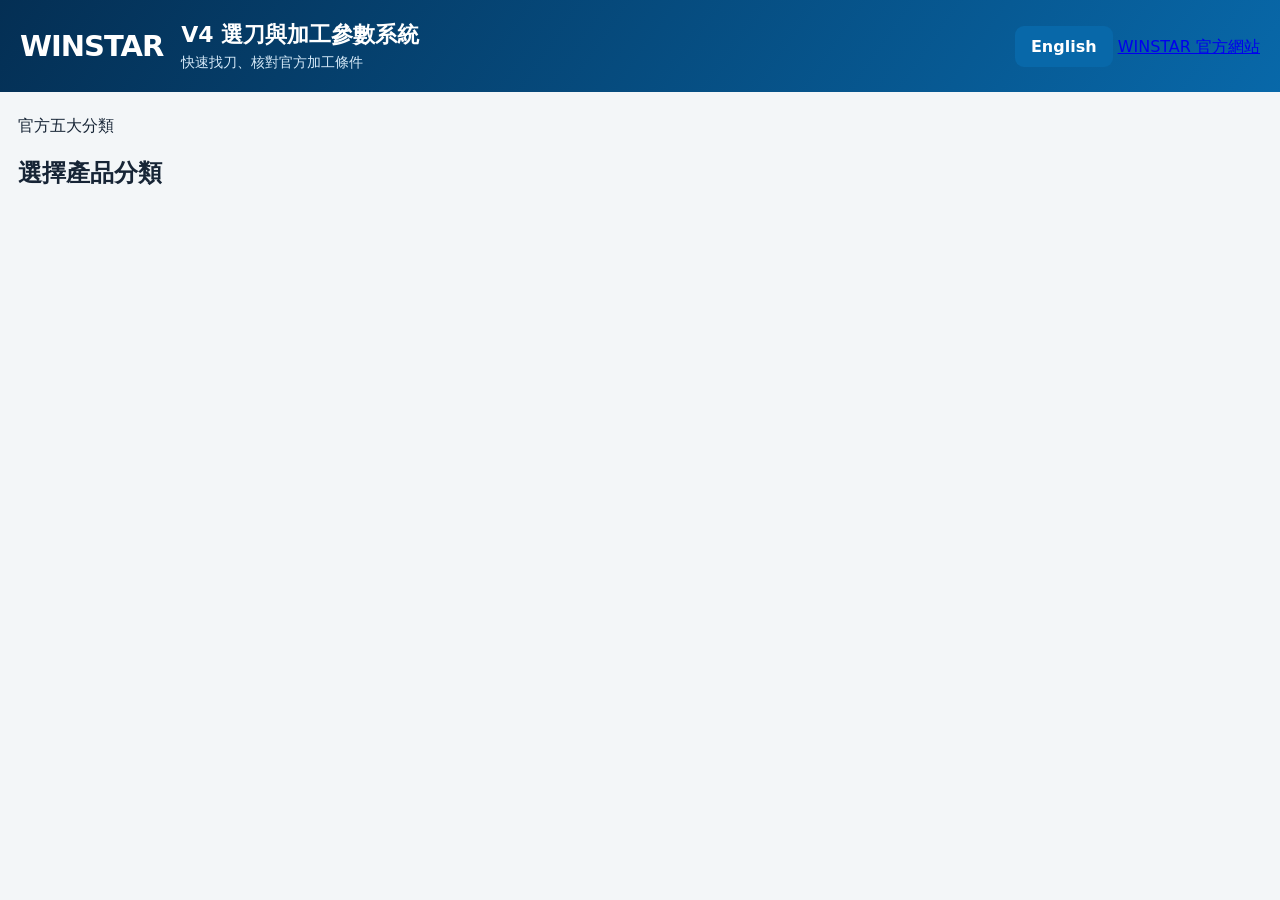
==== commit f509f409: "Add files via upload" ====
--- a/index.html
+++ b/index.html
@@ -3,7 +3,7 @@
 <head>
   <meta charset="utf-8">
   <meta name="viewport" content="width=device-width,initial-scale=1">
-  <meta name="theme-color" content="#063b68">
+  <meta name="theme-color" content="#073b6f">
   <title>WINSTAR V4 選刀與加工參數系統</title>
   <link rel="manifest" href="manifest.webmanifest">
   <link rel="icon" href="data/icon-192.png">
@@ -12,47 +12,43 @@
 </head>
 <body>
   <header class="topbar">
-    <div class="brand"><span class="brand-mark">WINSTAR</span><div><h1>V4 選刀與加工參數系統</h1><p>同一刀號可保留多筆材質 × 加工方式 × 對應參數</p></div></div>
-    <div class="version" id="versionText">資料載入中</div>
+    <div class="brand"><span class="brand-mark">WINSTAR</span><div><h1 data-i18n="title">V4 選刀與加工參數系統</h1><p data-i18n="subtitle">快速找刀、核對官方加工條件</p></div></div>
+    <nav class="top-actions">
+      <button id="langButton" class="nav-button" type="button">English</button>
+      <a class="nav-button" href="https://www.winstarcutting.com.tw/" target="_blank" rel="noopener" data-i18n="officialSite">WINSTAR 官方網站</a>
+    </nav>
   </header>
 
   <main>
-    <section class="lookup card">
-      <div><span class="eyebrow">最快檢查方式</span><h2>刀號反查</h2><p>輸入完整或部分刀號，選取後直接顯示該刀號的所有加工情境。</p></div>
-      <div class="lookup-row"><input id="reverseInput" type="search" placeholder="例如：E514VD412、ETSN、CCGW" autocomplete="off"><button id="reverseButton">反查刀號</button></div>
-      <div id="reverseResults" class="lookup-results" hidden></div>
+    <section class="category-section">
+      <div class="section-heading"><div><span data-i18n="officialCategories">官方五大分類</span><h2 data-i18n="chooseCategory">選擇產品分類</h2></div><button id="showCategories" class="link-button" hidden data-i18n="backCategories">返回五大分類</button></div>
+      <div id="categoryGrid" class="category-grid"></div>
     </section>
 
-    <section class="logic card">
-      <div><span class="logic-number">1</span><b>一個實體刀號</b></div><span>→</span>
-      <div><span class="logic-number">N</span><b>多筆加工情境</b><small>材質 × 加工方式</small></div><span>→</span>
-      <div><span class="logic-number">✓</span><b>各自對應參數</b><small>Vc、進給、RPM、F、Ap、Ae</small></div>
-    </section>
+    <section id="workspace" class="workspace" hidden>
+      <aside class="filter-panel">
+        <div class="filter-title"><div><small id="categoryCode"></small><h2 id="categoryTitle"></h2></div><button id="resetButton" class="link-button" data-i18n="clear">清除</button></div>
 
-    <section class="categories">
-      <div class="section-head"><div><span class="eyebrow">官方五大分類</span><h2>選擇產品分類</h2></div><button id="backCategory" class="text-button" hidden>返回五大分類</button></div>
-      <div class="category-grid" id="categoryGrid"></div>
-    </section>
+        <label class="search-field"><span data-i18n="toolKeyword">刀號關鍵字</span><div class="input-clear"><input id="toolInput" type="search" autocomplete="off" data-placeholder="toolPlaceholder" placeholder="輸入完整或部分刀號"><button id="clearTool" type="button" aria-label="清除刀號">×</button></div><div id="toolSuggestions" class="suggestions" hidden></div></label>
 
-    <section id="selector" class="selector" hidden>
-      <aside class="filters card">
-        <div class="section-head"><div><span class="eyebrow" id="categoryCode"></span><h2 id="categoryTitle"></h2></div><button id="resetButton" class="text-button">清除</button></div>
-        <label>刀號關鍵字<input id="toolQuery" type="search" placeholder="完整或部分刀號"></label>
-        <label>系列<select id="series"><option value="">全部系列</option></select></label>
-        <label>可加工材質<select id="material"><option value="">全部材質</option></select></label>
-        <label>加工方式<select id="operation"><option value="">全部方式</option></select></label>
-        <div class="field-pair"><label>刀具外徑 mm<input id="diameter" type="number" min="0.01" step="0.01" placeholder="選填"></label><label>所需刃長 mm<input id="cutLength" type="number" min="0" step="0.1" placeholder="選填"></label></div>
-        <label>機台最高轉速 RPM<input id="maxRpm" type="number" min="1" step="100" placeholder="選填；會同步重算 F"></label>
-        <button id="searchButton" class="primary">查詢刀具與情境</button>
-        <p class="hint">所有條件都可選填。查詢結果會先依刀號合併，再顯示每個刀號底下有幾筆加工情境。</p>
+        <label><span data-i18n="materialGroup">加工材質</span><select id="material"><option value="" data-i18n="allMaterials">全部材質</option></select></label>
+        <label><span data-i18n="operationGroup">加工方式</span><select id="operation"><option value="" data-i18n="allOperations">全部方式</option></select></label>
+        <div class="field-pair"><label><span id="diameterLabel">刀具外徑 mm</span><input id="diameter" type="number" min="0.01" step="0.01" data-placeholder="optional" placeholder="選填"></label><label><span data-i18n="cutLength">所需刃長 mm</span><input id="cutLength" type="number" min="0" step="0.1" data-placeholder="optional" placeholder="選填"></label></div>
+        <label><span data-i18n="maxRpm">機台最高轉速 RPM</span><input id="maxRpm" type="number" min="1" step="100" data-placeholder="optionalRecalc" placeholder="選填；會同步重算 F"></label>
+
+        <details class="advanced"><summary data-i18n="moreFilters">更多篩選條件</summary><label><span data-i18n="series">系列</span><select id="series"><option value="" data-i18n="allSeries">全部系列</option></select></label></details>
+        <button id="searchButton" class="primary" data-i18n="searchTools">查詢刀具</button>
+        <p class="filter-help" data-i18n="filterHelp">選單會自動連動，只顯示確實有刀具的組合。</p>
       </aside>
-      <section class="results-area">
-        <div id="resultSummary" class="result-summary card">請設定條件，或直接按查詢瀏覽本分類。</div>
+
+      <section class="result-area">
+        <div id="resultSummary" class="result-summary"></div>
         <div id="results" class="results"></div>
-        <button id="loadMore" class="load-more" hidden>顯示更多刀號</button>
+        <button id="loadMore" class="load-more" hidden data-i18n="showMore">顯示更多刀號</button>
       </section>
     </section>
   </main>
+  <div id="toast" class="toast" role="status" hidden></div>
   <button id="backTop" class="back-top" aria-label="回到最上方">↑</button>
   <script src="assets/app.js" defer></script>
 </body>
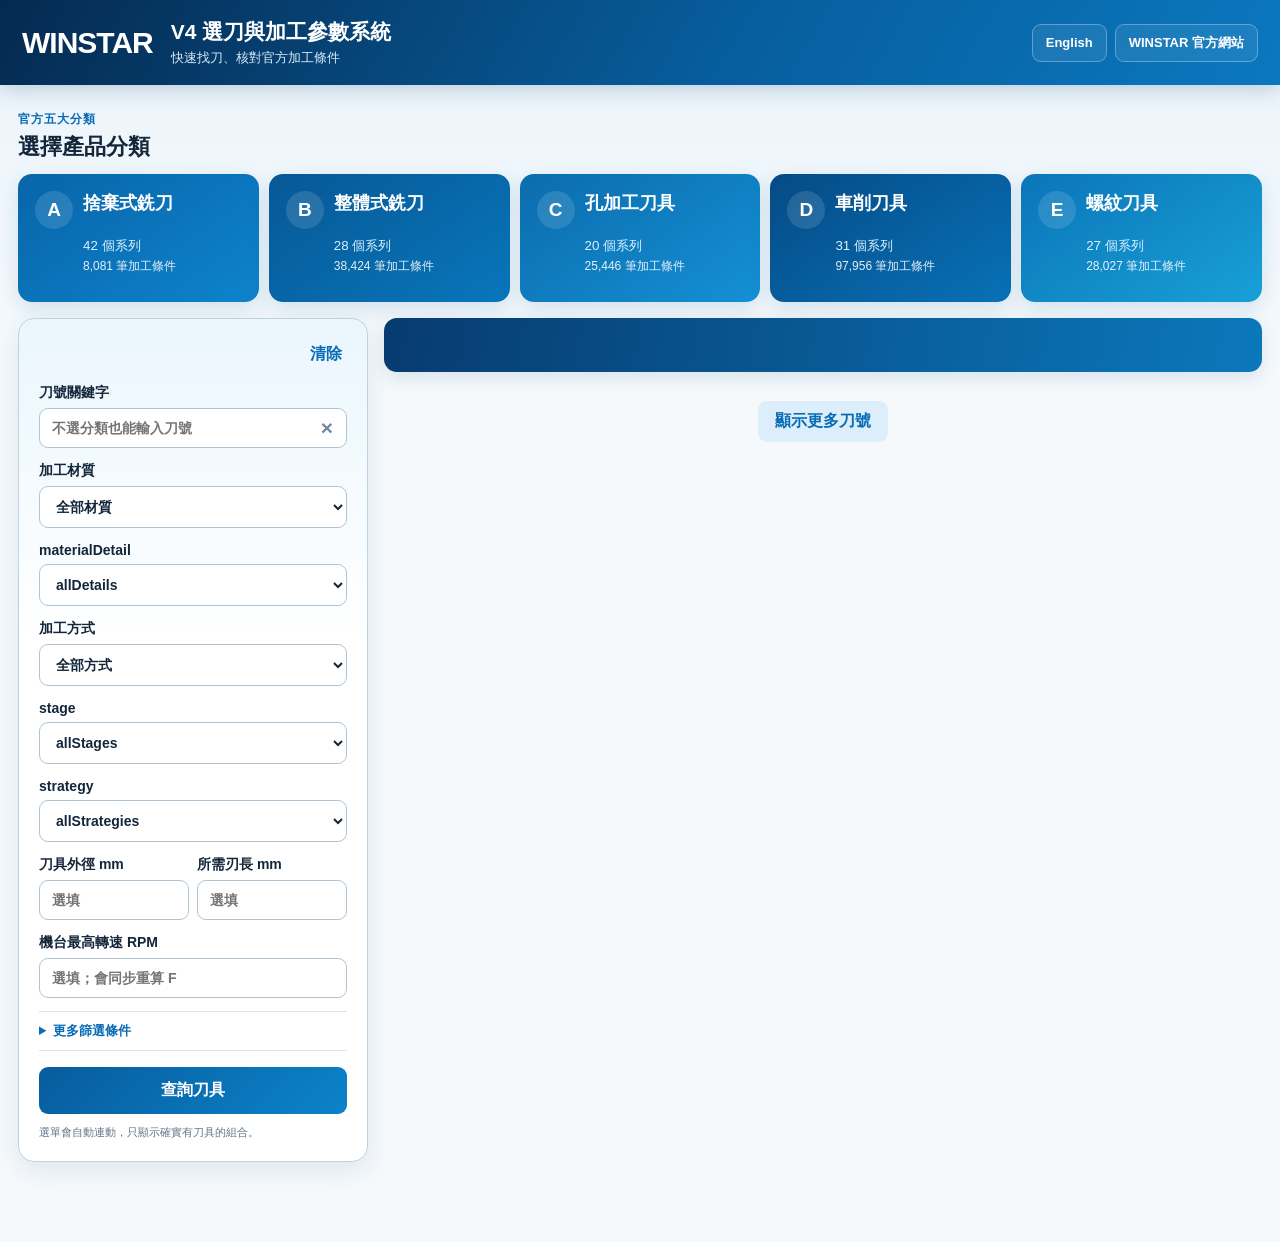
==== commit a4b889fb: "Add files via upload" ====
--- a/index.html
+++ b/index.html
@@ -32,7 +32,10 @@
         <label class="search-field"><span data-i18n="toolKeyword">刀號關鍵字</span><div class="input-clear"><input id="toolInput" type="search" autocomplete="off" data-placeholder="toolPlaceholder" placeholder="輸入完整或部分刀號"><button id="clearTool" type="button" aria-label="清除刀號">×</button></div><div id="toolSuggestions" class="suggestions" hidden></div></label>
 
         <label><span data-i18n="materialGroup">加工材質</span><select id="material"><option value="" data-i18n="allMaterials">全部材質</option></select></label>
-        <label><span data-i18n="operationGroup">加工方式</span><select id="operation"><option value="" data-i18n="allOperations">全部方式</option></select></label>
+        <label id="materialDetailField" hidden><span data-i18n="materialDetail">牌號／硬度細分</span><select id="materialDetail"><option value="" data-i18n="allDetails">全部細分</option></select></label>
+        <label><span data-i18n="operationGroup">加工類型</span><select id="operation"><option value="" data-i18n="allOperations">全部類型</option></select></label>
+        <label id="stageField" hidden><span data-i18n="stage">加工程度</span><select id="stage"><option value="" data-i18n="allStages">全部程度</option></select></label>
+        <label id="strategyField" hidden><span data-i18n="strategy">加工策略</span><select id="strategy"><option value="" data-i18n="allStrategies">全部策略</option></select></label>
         <div class="field-pair"><label><span id="diameterLabel">刀具外徑 mm</span><input id="diameter" type="number" min="0.01" step="0.01" data-placeholder="optional" placeholder="選填"></label><label><span data-i18n="cutLength">所需刃長 mm</span><input id="cutLength" type="number" min="0" step="0.1" data-placeholder="optional" placeholder="選填"></label></div>
         <label><span data-i18n="maxRpm">機台最高轉速 RPM</span><input id="maxRpm" type="number" min="1" step="100" data-placeholder="optionalRecalc" placeholder="選填；會同步重算 F"></label>
 
--- a/assets/app.css
+++ b/assets/app.css
@@ -1 +1 @@
-:root{--blue:#0868a9;--navy:#063b68;--ink:#172536;--muted:#63758a;--line:#d8e2ea;--bg:#f3f6f8;--white:#fff;--a:#00a9bd;--b:#0874c9;--c:#ed782d;--d:#c89300;--e:#5d9f3b}*{box-sizing:border-box}html{scroll-behavior:smooth}body{margin:0;background:var(--bg);color:var(--ink);font-family:"Microsoft JhengHei",system-ui,sans-serif}button,input,select{font:inherit}.topbar{display:flex;align-items:center;justify-content:space-between;gap:24px;padding:20px max(20px,calc((100% - 1400px)/2));color:#fff;background:linear-gradient(125deg,#042f54,var(--blue))}.brand{display:flex;align-items:center;gap:18px}.brand-mark{font-size:29px;font-weight:900;letter-spacing:-1px}.brand h1{margin:0;font-size:22px}.brand p{margin:4px 0 0;color:#d7ebfa;font-size:14px}.version{padding:9px 13px;border:1px solid #ffffff3d;border-radius:999px;background:#ffffff18;font-size:13px}main{max-width:1400px;margin:24px auto;padding:0 18px 80px}.card{border:1px solid var(--line);border-radius:16px;background:#fff;box-shadow:0 6px 22px #17354b12}.lookup{display:grid;grid-template-columns:1fr minmax(360px,620px);align-items:center;gap:24px;padding:22px}.eyebrow{color:var(--blue);font-size:12px;font-weight:800;letter-spacing:.09em}.lookup h2,.section-head h2{margin:4px 0 5px;font-size:22px}.lookup p{margin:0;color:var(--muted)}.lookup-row{display:flex;gap:10px}.lookup-row input{flex:1}input,select{width:100%;padding:11px 12px;border:1px solid #b9c8d4;border-radius:9px;background:#fff}button{padding:11px 16px;border:0;border-radius:9px;background:var(--blue);color:#fff;font-weight:700;cursor:pointer}button:hover{filter:brightness(.96)}.lookup-results{grid-column:1/-1;display:grid;grid-template-columns:repeat(auto-fit,minmax(260px,1fr));gap:9px;padding-top:14px;border-top:1px solid var(--line)}.lookup-item{padding:11px;border:1px solid var(--line);background:#f8fbfd;color:var(--ink);text-align:left}.lookup-item b,.lookup-item small{display:block}.lookup-item b{color:var(--blue)}.lookup-item small{margin-top:2px;color:var(--muted)}.logic{display:flex;align-items:center;justify-content:center;gap:18px;margin-top:14px;padding:15px}.logic>div{display:grid;grid-template-columns:auto 1fr;align-items:center;column-gap:9px}.logic-number{grid-row:1/3;display:grid;place-items:center;width:34px;height:34px;border-radius:50%;background:#e9f3fa;color:var(--blue);font-weight:900}.logic small{color:var(--muted)}.logic>span{color:#91a3b2}.categories{margin-top:28px}.section-head{display:flex;align-items:end;justify-content:space-between;gap:20px}.text-button{padding:6px;background:transparent;color:var(--blue)}.category-grid{display:grid;grid-template-columns:repeat(5,1fr);gap:12px;margin-top:14px}.category-card{display:flex;min-height:144px;flex-direction:column;align-items:flex-start;justify-content:space-between;padding:18px;border-radius:15px;text-align:left}.category-card[data-code=A]{background:var(--a)}.category-card[data-code=B]{background:var(--b)}.category-card[data-code=C]{background:var(--c)}.category-card[data-code=D]{background:var(--d)}.category-card[data-code=E]{background:var(--e)}.category-card strong{font-size:20px}.category-card span{font-size:13px;font-weight:400}.category-card em{font-size:13px;font-style:normal;opacity:.9}.selector{display:grid;grid-template-columns:340px 1fr;gap:18px;margin-top:18px}.filters{position:sticky;top:12px;align-self:start;padding:20px}.filters label{display:block;margin-top:14px;font-size:14px;font-weight:700}.filters input,.filters select{margin-top:6px}.field-pair{display:grid;grid-template-columns:1fr 1fr;gap:9px}.primary{width:100%;margin-top:18px;padding:13px}.hint{margin:12px 0 0;color:var(--muted);font-size:12px;line-height:1.6}.result-summary{margin-bottom:12px;padding:16px 18px;color:var(--muted)}.result-summary b{color:var(--navy);font-size:18px}.summary-tip{display:block;margin-top:4px;color:var(--blue)}.results{display:grid;gap:12px}.tool-group{overflow:hidden;border:1px solid var(--line);border-radius:14px;background:#fff}.tool-group summary{display:flex;align-items:center;justify-content:space-between;gap:16px;padding:17px 19px;cursor:pointer;list-style:none}.tool-group summary::-webkit-details-marker{display:none}.tool-group summary:before{content:'＋';order:3;display:grid;place-items:center;width:28px;height:28px;border-radius:50%;background:#eaf3f9;color:var(--blue);font-weight:900}.tool-group[open] summary:before{content:'−'}.tool-group summary h3{margin:0;color:var(--navy);font-size:19px}.tool-group summary p{margin:4px 0 0;color:var(--muted)}.group-stats{display:flex;align-items:center;gap:9px;margin-left:auto}.group-stats span,.group-stats b{padding:5px 9px;border-radius:999px;font-size:12px}.group-stats span{background:#eaf3fb;color:var(--blue)}.group-stats b{background:#fff2d8;color:#8a5800}.group-stats small{color:var(--muted)}.scenario-wrap{padding:0 14px 14px}.scenario-note{padding:10px 12px;border-radius:9px 9px 0 0;background:#edf7fc;color:#28607d;font-size:12px}.scenario-table{overflow:auto;border:1px solid var(--line);border-radius:0 0 9px 9px}.scenario-row{display:grid;grid-template-columns:minmax(190px,1.5fr) minmax(150px,1.2fr) repeat(5,minmax(112px,1fr));min-width:1000px;border-top:1px solid var(--line)}.scenario-row:first-child{border-top:0}.scenario-row>span{padding:11px 10px}.scenario-row small{display:block;margin-top:3px;color:var(--muted);font-size:10px}.scenario-head{position:sticky;top:0;background:#f1f5f8;color:#526578;font-size:12px;font-weight:800}.scenario-row:not(.scenario-head):hover{background:#fbfdfe}.load-more{display:block;margin:18px auto;background:#e5eef5;color:var(--blue)}.back-top{position:fixed;right:20px;bottom:20px;display:none;width:46px;height:46px;padding:0;border-radius:50%;box-shadow:0 5px 16px #0003}.back-top.show{display:block}@media(max-width:1050px){.category-grid{grid-template-columns:repeat(2,1fr)}.selector{grid-template-columns:1fr}.filters{position:static}.lookup{grid-template-columns:1fr}.logic{align-items:stretch}.logic>span{display:none}}@media(max-width:650px){.topbar{align-items:flex-start}.version{display:none}.brand-mark{font-size:22px}.brand h1{font-size:18px}.lookup{padding:17px}.lookup-row{flex-direction:column}.logic{display:grid;gap:9px;justify-content:stretch}.category-grid{grid-template-columns:1fr}.category-card{min-height:104px}.field-pair{grid-template-columns:1fr}.tool-group summary{align-items:flex-start}.group-stats{display:grid;justify-items:end}.group-stats small{display:none}.scenario-table{border:0;overflow:visible}.scenario-row{display:block;min-width:0;margin:9px 0;border:1px solid var(--line);border-radius:9px}.scenario-head{display:none}.scenario-row>span{display:grid;grid-template-columns:90px 1fr;gap:7px;padding:7px 10px}.scenario-row>span:before{content:attr(data-label);color:var(--muted);font-size:11px;font-weight:700}main{padding-inline:12px}}
+:root{--navy:#062f59;--blue:#086bb5;--blue2:#0d7fc8;--sky:#eaf5fc;--pale:#f3f8fc;--ink:#13263a;--muted:#617589;--line:#cbdbe7;--white:#fff}*{box-sizing:border-box}html{scroll-behavior:smooth}body{margin:0;background:linear-gradient(180deg,#eaf4fb 0,#f5f9fc 360px);color:var(--ink);font-family:"Microsoft JhengHei",Arial,sans-serif}button,input,select{font:inherit}.topbar{display:flex;align-items:center;justify-content:space-between;gap:24px;padding:18px max(22px,calc((100% - 1420px)/2));color:#fff;background:linear-gradient(120deg,#052a50,#075e9e 58%,#0a78bf);box-shadow:0 5px 20px #06375d33}.brand{display:flex;align-items:center;gap:18px}.brand-mark{font-size:30px;font-weight:900;letter-spacing:-1px}.brand h1{margin:0;font-size:21px}.brand p{margin:3px 0 0;color:#d7edfb;font-size:13px}.top-actions{display:flex;gap:8px}.nav-button{display:inline-flex;align-items:center;padding:9px 13px;border:1px solid #ffffff4d;border-radius:9px;background:#ffffff14;color:#fff;text-decoration:none;font-size:13px;font-weight:700;cursor:pointer}main{max-width:1420px;margin:0 auto;padding:24px 18px 80px}.section-heading{display:flex;align-items:end;justify-content:space-between;margin-bottom:12px}.section-heading span{color:var(--blue);font-size:12px;font-weight:800;letter-spacing:.08em}.section-heading h2{margin:4px 0 0;font-size:22px}.link-button{padding:5px;border:0;background:transparent;color:var(--blue);font-weight:800;cursor:pointer}.category-grid{display:grid;grid-template-columns:repeat(5,1fr);gap:10px;transition:.2s}.category-card{display:grid;grid-template-columns:auto 1fr;gap:3px 10px;min-height:128px;padding:17px;border:0;border-radius:14px;background:linear-gradient(145deg,#0865a9,#0d83cc);color:#fff;text-align:left;cursor:pointer;box-shadow:0 7px 20px #07598c24}.category-card:nth-child(2){background:linear-gradient(145deg,#075896,#0876bb)}.category-card:nth-child(3){background:linear-gradient(145deg,#0b6cad,#1490d4)}.category-card:nth-child(4){background:linear-gradient(145deg,#054b85,#0871b7)}.category-card:nth-child(5){background:linear-gradient(145deg,#0b75b9,#18a0d7)}.category-card span{grid-row:1/4;display:grid;place-items:center;width:38px;height:38px;border-radius:50%;background:#ffffff20;font-size:19px;font-weight:900}.category-card strong{font-size:18px}.category-card small{align-self:end;color:#dcf1ff}.category-card em{font-size:12px;font-style:normal;opacity:.9}.category-card:hover{transform:translateY(-2px);filter:brightness(1.04)}.category-grid.compact{grid-template-columns:repeat(5,1fr)}.category-grid.compact .category-card{min-height:74px}.category-grid.compact .category-card small,.category-grid.compact .category-card em{display:none}.workspace{display:grid;grid-template-columns:350px 1fr;gap:16px;margin-top:16px}.filter-panel{align-self:start;padding:20px;border:1px solid #bcd3e4;border-radius:16px;background:linear-gradient(180deg,#eaf6fd,#fff 38%);box-shadow:0 8px 24px #12365018}.filter-title{display:flex;align-items:end;justify-content:space-between}.filter-title small{color:var(--blue);font-weight:800}.filter-title h2{margin:4px 0 0;font-size:21px}.filter-panel label{display:block;position:relative;margin-top:14px;font-size:14px;font-weight:700}.filter-panel input,.filter-panel select{width:100%;margin-top:6px;padding:11px 12px;border:1px solid #afc5d5;border-radius:9px;background:#fff;color:var(--ink)}.input-clear{position:relative}.input-clear input{padding-right:38px}.input-clear button{position:absolute;right:5px;top:11px;width:30px;height:30px;border:0;background:transparent;color:#71869a;font-size:21px;cursor:pointer}.suggestions{position:absolute;z-index:20;top:70px;left:0;width:min(680px,calc(100vw - 40px));max-height:360px;overflow:auto;border:1px solid #abc8dc;border-radius:10px;background:#fff;box-shadow:0 12px 30px #0a315c33}.suggestions button{display:block;width:100%;padding:10px 12px;border:0;border-bottom:1px solid #e1ebf2;background:#fff;color:var(--ink);text-align:left;cursor:pointer}.suggestions button:hover{background:#edf7fd}.suggestions b,.suggestions small{display:block}.suggestions b{color:var(--blue)}.suggestions small{margin-top:2px;color:var(--muted)}.suggestions p{padding:12px;color:var(--muted)}.field-pair{display:grid;grid-template-columns:1fr 1fr;gap:8px}.advanced{margin-top:13px;border-top:1px solid #d8e6ef;border-bottom:1px solid #d8e6ef;padding:10px 0}.advanced summary{color:var(--blue);font-size:13px;font-weight:800;cursor:pointer}.primary{width:100%;margin-top:16px;padding:13px;border:0;border-radius:9px;background:linear-gradient(135deg,#075c9d,#0b83ca);color:#fff;font-weight:800;cursor:pointer}.filter-help{margin:10px 0 0;color:var(--muted);font-size:11px;line-height:1.55}.result-area{min-width:0}.result-summary{min-height:54px;padding:15px 18px;border-radius:13px;background:linear-gradient(100deg,#073b6f,#0b78bc);color:#eaf7ff;box-shadow:0 6px 18px #0b4c7920}.result-summary b{color:#fff;font-size:18px}.spinner{display:inline-block;width:16px;height:16px;margin-right:9px;border:2px solid #ffffff55;border-top-color:#fff;border-radius:50%;vertical-align:-3px;animation:spin .8s linear infinite}@keyframes spin{to{transform:rotate(360deg)}}.results{display:grid;gap:11px;margin-top:11px}.tool-card{overflow:hidden;border:1px solid var(--line);border-radius:13px;background:#fff;box-shadow:0 5px 16px #12364e10}.tool-card summary{display:flex;align-items:center;justify-content:space-between;gap:14px;padding:16px 18px;border-left:5px solid var(--blue);cursor:pointer;list-style:none}.tool-card summary::-webkit-details-marker{display:none}.tool-card summary:after{content:'＋';display:grid;place-items:center;width:28px;height:28px;border-radius:50%;background:var(--sky);color:var(--blue);font-weight:900}.tool-card[open] summary:after{content:'−'}.tool-card h3{margin:4px 0 0;color:var(--navy);font-size:19px}.tool-card p{margin:3px 0 0;color:var(--muted)}.series-pill{display:inline-block;padding:3px 7px;border-radius:999px;background:#e5f2fb;color:var(--blue);font-size:11px;font-weight:800}.card-summary{display:grid;justify-items:end;margin-left:auto}.card-summary b{color:var(--blue);font-size:13px}.card-summary small{color:var(--muted)}.card-actions{display:flex;gap:8px;padding:0 18px 12px}.card-actions button,.card-actions a{padding:8px 12px;border:1px solid #a9c7dc;border-radius:8px;background:#eff7fc;color:var(--blue);font-size:12px;font-weight:800;text-decoration:none;cursor:pointer}.condition-table{overflow:auto;border-top:1px solid var(--line)}.condition-row{display:grid;grid-template-columns:minmax(190px,1.4fr) minmax(130px,1fr) repeat(5,minmax(100px,.8fr));min-width:960px;border-top:1px solid #e2ebf1}.condition-row:first-child{border-top:0}.condition-row>span{padding:10px}.condition-row small{display:block;margin-top:3px;color:var(--muted);font-size:10px}.condition-row.head{background:#e9f4fb;color:#3d617b;font-size:11px;font-weight:900}.condition-row:not(.head):hover{background:#f8fcfe}.load-more{display:block;margin:18px auto;padding:10px 17px;border:0;border-radius:9px;background:#dceef9;color:var(--blue);font-weight:800;cursor:pointer}.toast{position:fixed;z-index:50;left:50%;bottom:28px;transform:translateX(-50%);padding:10px 18px;border-radius:999px;background:#062f59;color:#fff;box-shadow:0 6px 20px #0003}.back-top{position:fixed;right:20px;bottom:20px;display:none;width:46px;height:46px;border:0;border-radius:50%;background:var(--blue);color:#fff;font-size:18px;box-shadow:0 6px 18px #0003}.back-top.show{display:block}@media(max-width:1050px){.category-grid,.category-grid.compact{grid-template-columns:repeat(2,1fr)}.workspace{grid-template-columns:1fr}.filter-panel{position:static}.category-grid.compact .category-card{min-height:90px}}@media(max-width:650px){.topbar{align-items:flex-start}.brand{gap:10px}.brand-mark{font-size:21px}.brand h1{font-size:16px}.brand p{display:none}.top-actions{display:grid}.nav-button{justify-content:center;padding:7px 9px;font-size:11px}.category-grid,.category-grid.compact{grid-template-columns:1fr}.category-card,.category-grid.compact .category-card{min-height:86px}.field-pair{grid-template-columns:1fr}.tool-card summary{align-items:flex-start}.card-summary small{display:none}.condition-table{overflow:visible;border:0}.condition-row{display:block;min-width:0;margin:8px;border:1px solid var(--line);border-radius:9px}.condition-row.head{display:none}.condition-row>span{display:grid;grid-template-columns:88px 1fr;gap:8px;padding:7px 10px}.condition-row>span:before{content:attr(data-label);color:var(--muted);font-size:11px;font-weight:800}main{padding-inline:11px}}
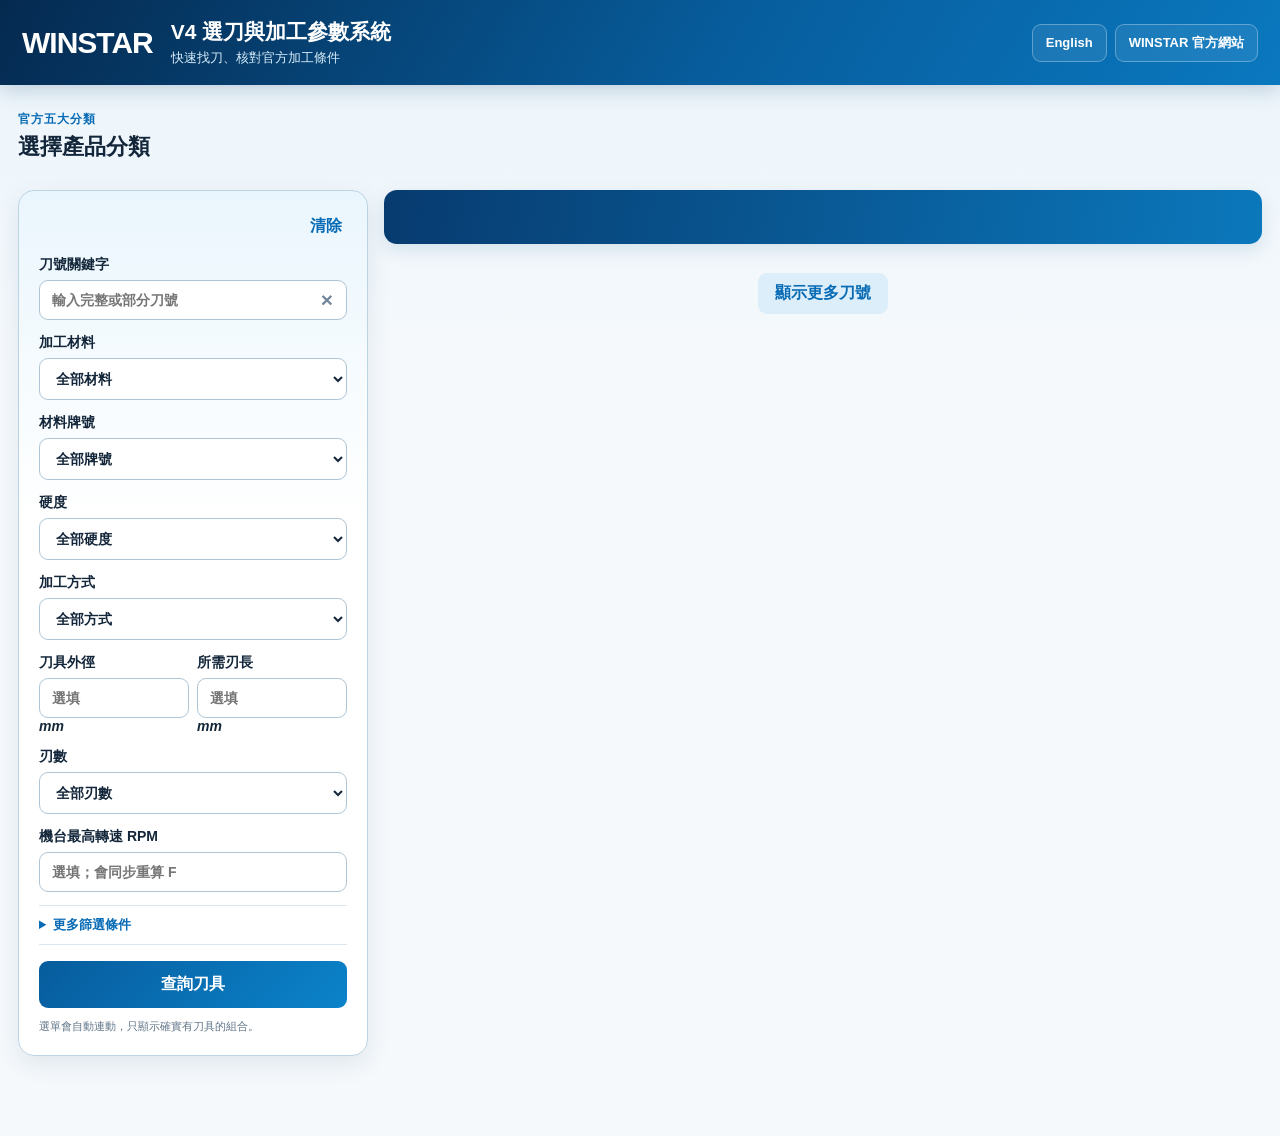
==== commit 695666a0: "Add files via upload" ====
--- a/index.html
+++ b/index.html
@@ -31,15 +31,15 @@
 
         <label class="search-field"><span data-i18n="toolKeyword">刀號關鍵字</span><div class="input-clear"><input id="toolInput" type="search" autocomplete="off" data-placeholder="toolPlaceholder" placeholder="輸入完整或部分刀號"><button id="clearTool" type="button" aria-label="清除刀號">×</button></div><div id="toolSuggestions" class="suggestions" hidden></div></label>
 
-        <label><span data-i18n="materialGroup">加工材質</span><select id="material"><option value="" data-i18n="allMaterials">全部材質</option></select></label>
-        <label id="materialDetailField" hidden><span data-i18n="materialDetail">牌號／硬度細分</span><select id="materialDetail"><option value="" data-i18n="allDetails">全部細分</option></select></label>
-        <label><span data-i18n="operationGroup">加工類型</span><select id="operation"><option value="" data-i18n="allOperations">全部類型</option></select></label>
-        <label id="stageField" hidden><span data-i18n="stage">加工程度</span><select id="stage"><option value="" data-i18n="allStages">全部程度</option></select></label>
-        <label id="strategyField" hidden><span data-i18n="strategy">加工策略</span><select id="strategy"><option value="" data-i18n="allStrategies">全部策略</option></select></label>
-        <div class="field-pair"><label><span id="diameterLabel">刀具外徑 mm</span><input id="diameter" type="number" min="0.01" step="0.01" data-placeholder="optional" placeholder="選填"></label><label><span data-i18n="cutLength">所需刃長 mm</span><input id="cutLength" type="number" min="0" step="0.1" data-placeholder="optional" placeholder="選填"></label></div>
+        <label><span data-i18n="materialGroup">加工材料</span><select id="material"><option value="" data-i18n="allMaterials">全部材料</option></select></label>
+        <label id="gradeField" hidden><span data-i18n="grade">材料牌號</span><select id="grade"><option value="" data-i18n="allGrades">全部牌號</option></select></label>
+        <label id="hardnessField" hidden><span data-i18n="hardness">硬度</span><select id="hardness"><option value="" data-i18n="allHardness">全部硬度</option></select></label>
+        <label><span data-i18n="operationGroup">加工方式</span><select id="operation"><option value="" data-i18n="allOperations">全部方式</option></select></label>
+        <div class="field-pair"><label><span id="diameterLabel">刀具外徑</span><div class="input-unit"><input id="diameter" type="number" min="0.01" step="0.01" data-placeholder="optional" placeholder="選填"><em>mm</em></div></label><label id="lengthField"><span id="lengthLabel" data-i18n="cutLength">所需刃長</span><div class="input-unit"><input id="cutLength" type="number" min="0" step="0.1" data-placeholder="optional" placeholder="選填"><em>mm</em></div></label></div>
+        <label id="flutesField" hidden><span data-i18n="flutes">刃數</span><select id="flutes"><option value="" data-i18n="allFlutes">全部刃數</option></select></label>
         <label><span data-i18n="maxRpm">機台最高轉速 RPM</span><input id="maxRpm" type="number" min="1" step="100" data-placeholder="optionalRecalc" placeholder="選填；會同步重算 F"></label>
 
-        <details class="advanced"><summary data-i18n="moreFilters">更多篩選條件</summary><label><span data-i18n="series">系列</span><select id="series"><option value="" data-i18n="allSeries">全部系列</option></select></label></details>
+        <details class="advanced"><summary data-i18n="moreFilters">更多篩選條件</summary><label id="strategyField" hidden><span data-i18n="strategy">加工策略</span><select id="strategy"><option value="" data-i18n="allStrategies">全部策略</option></select></label><label><span data-i18n="series">系列</span><select id="series"><option value="" data-i18n="allSeries">全部系列</option></select></label></details>
         <button id="searchButton" class="primary" data-i18n="searchTools">查詢刀具</button>
         <p class="filter-help" data-i18n="filterHelp">選單會自動連動，只顯示確實有刀具的組合。</p>
       </aside>
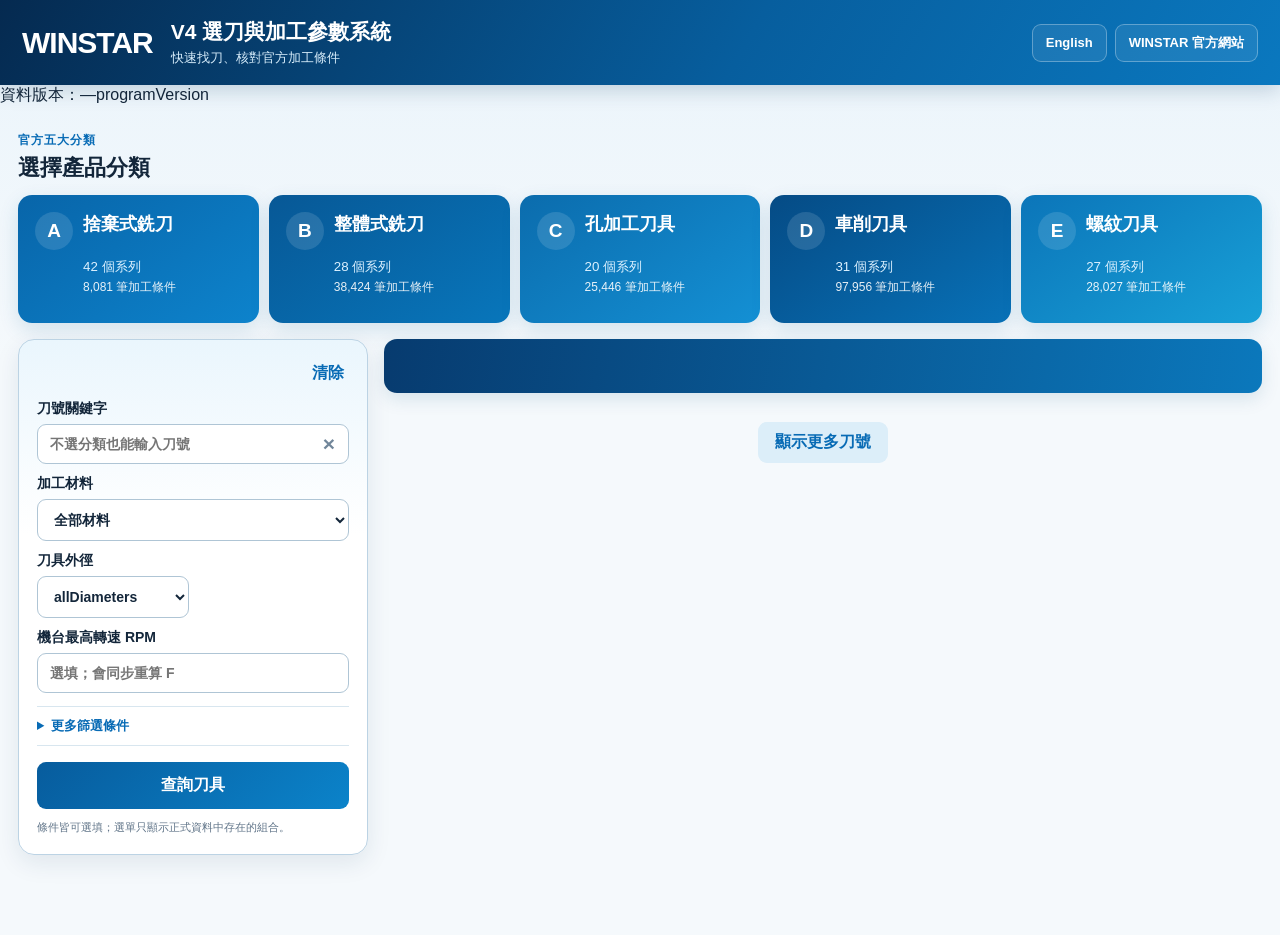
==== commit 3c92796b: "Add files via upload" ====
--- a/index.html
+++ b/index.html
@@ -18,6 +18,7 @@
       <a class="nav-button" href="https://www.winstarcutting.com.tw/" target="_blank" rel="noopener" data-i18n="officialSite">WINSTAR 官方網站</a>
     </nav>
   </header>
+  <div class="version-strip"><span id="dataVersion">資料版本：—</span><span data-i18n="programVersion">程式版本：2026-08-11</span></div>
 
   <main>
     <section class="category-section">
@@ -34,9 +35,11 @@
         <label><span data-i18n="materialGroup">加工材料</span><select id="material"><option value="" data-i18n="allMaterials">全部材料</option></select></label>
         <label id="gradeField" hidden><span data-i18n="grade">材料牌號</span><select id="grade"><option value="" data-i18n="allGrades">全部牌號</option></select></label>
         <label id="hardnessField" hidden><span data-i18n="hardness">硬度</span><select id="hardness"><option value="" data-i18n="allHardness">全部硬度</option></select></label>
-        <label><span data-i18n="operationGroup">加工方式</span><select id="operation"><option value="" data-i18n="allOperations">全部方式</option></select></label>
-        <div class="field-pair"><label><span id="diameterLabel">刀具外徑</span><div class="input-unit"><input id="diameter" type="number" min="0.01" step="0.01" data-placeholder="optional" placeholder="選填"><em>mm</em></div></label><label id="lengthField"><span id="lengthLabel" data-i18n="cutLength">所需刃長</span><div class="input-unit"><input id="cutLength" type="number" min="0" step="0.1" data-placeholder="optional" placeholder="選填"><em>mm</em></div></label></div>
+        <label id="toolTypeField" hidden><span data-i18n="toolType">刀型</span><select id="toolType"><option value="" data-i18n="allToolTypes">全部刀型</option></select></label>
+        <label id="operationField" hidden><span data-i18n="operationGroup">加工方式</span><select id="operation"><option value="" data-i18n="allOperations">全部方式</option></select></label>
+        <div class="field-pair"><label id="diameterField"><span id="diameterLabel">刀具外徑</span><select id="diameterSelect"><option value="" data-i18n="allDiameters">全部外徑</option></select></label><label id="lengthField" hidden><span id="lengthLabel" data-i18n="cutLength">可用刃長</span><select id="cutLength"><option value="" data-i18n="allLengths">全部長度</option></select></label></div>
         <label id="flutesField" hidden><span data-i18n="flutes">刃數</span><select id="flutes"><option value="" data-i18n="allFlutes">全部刃數</option></select></label>
+        <label id="workDiameterField" hidden><span data-i18n="diameterWork">工件加工直徑</span><div class="input-unit"><input id="diameter" type="number" min="0.01" step="0.01" data-placeholder="optional" placeholder="選填"><em>mm</em></div></label>
         <label><span data-i18n="maxRpm">機台最高轉速 RPM</span><input id="maxRpm" type="number" min="1" step="100" data-placeholder="optionalRecalc" placeholder="選填；會同步重算 F"></label>
 
         <details class="advanced"><summary data-i18n="moreFilters">更多篩選條件</summary><label id="strategyField" hidden><span data-i18n="strategy">加工策略</span><select id="strategy"><option value="" data-i18n="allStrategies">全部策略</option></select></label><label><span data-i18n="series">系列</span><select id="series"><option value="" data-i18n="allSeries">全部系列</option></select></label></details>
--- a/assets/app.css
+++ b/assets/app.css
@@ -1 +1,120 @@
-:root{--navy:#062f59;--blue:#086bb5;--blue2:#0d7fc8;--sky:#eaf5fc;--pale:#f3f8fc;--ink:#13263a;--muted:#617589;--line:#cbdbe7;--white:#fff}*{box-sizing:border-box}html{scroll-behavior:smooth}body{margin:0;background:linear-gradient(180deg,#eaf4fb 0,#f5f9fc 360px);color:var(--ink);font-family:"Microsoft JhengHei",Arial,sans-serif}button,input,select{font:inherit}.topbar{display:flex;align-items:center;justify-content:space-between;gap:24px;padding:18px max(22px,calc((100% - 1420px)/2));color:#fff;background:linear-gradient(120deg,#052a50,#075e9e 58%,#0a78bf);box-shadow:0 5px 20px #06375d33}.brand{display:flex;align-items:center;gap:18px}.brand-mark{font-size:30px;font-weight:900;letter-spacing:-1px}.brand h1{margin:0;font-size:21px}.brand p{margin:3px 0 0;color:#d7edfb;font-size:13px}.top-actions{display:flex;gap:8px}.nav-button{display:inline-flex;align-items:center;padding:9px 13px;border:1px solid #ffffff4d;border-radius:9px;background:#ffffff14;color:#fff;text-decoration:none;font-size:13px;font-weight:700;cursor:pointer}main{max-width:1420px;margin:0 auto;padding:24px 18px 80px}.section-heading{display:flex;align-items:end;justify-content:space-between;margin-bottom:12px}.section-heading span{color:var(--blue);font-size:12px;font-weight:800;letter-spacing:.08em}.section-heading h2{margin:4px 0 0;font-size:22px}.link-button{padding:5px;border:0;background:transparent;color:var(--blue);font-weight:800;cursor:pointer}.category-grid{display:grid;grid-template-columns:repeat(5,1fr);gap:10px;transition:.2s}.category-card{display:grid;grid-template-columns:auto 1fr;gap:3px 10px;min-height:128px;padding:17px;border:0;border-radius:14px;background:linear-gradient(145deg,#0865a9,#0d83cc);color:#fff;text-align:left;cursor:pointer;box-shadow:0 7px 20px #07598c24}.category-card:nth-child(2){background:linear-gradient(145deg,#075896,#0876bb)}.category-card:nth-child(3){background:linear-gradient(145deg,#0b6cad,#1490d4)}.category-card:nth-child(4){background:linear-gradient(145deg,#054b85,#0871b7)}.category-card:nth-child(5){background:linear-gradient(145deg,#0b75b9,#18a0d7)}.category-card span{grid-row:1/4;display:grid;place-items:center;width:38px;height:38px;border-radius:50%;background:#ffffff20;font-size:19px;font-weight:900}.category-card strong{font-size:18px}.category-card small{align-self:end;color:#dcf1ff}.category-card em{font-size:12px;font-style:normal;opacity:.9}.category-card:hover{transform:translateY(-2px);filter:brightness(1.04)}.category-grid.compact{grid-template-columns:repeat(5,1fr)}.category-grid.compact .category-card{min-height:74px}.category-grid.compact .category-card small,.category-grid.compact .category-card em{display:none}.workspace{display:grid;grid-template-columns:350px 1fr;gap:16px;margin-top:16px}.filter-panel{align-self:start;padding:20px;border:1px solid #bcd3e4;border-radius:16px;background:linear-gradient(180deg,#eaf6fd,#fff 38%);box-shadow:0 8px 24px #12365018}.filter-title{display:flex;align-items:end;justify-content:space-between}.filter-title small{color:var(--blue);font-weight:800}.filter-title h2{margin:4px 0 0;font-size:21px}.filter-panel label{display:block;position:relative;margin-top:14px;font-size:14px;font-weight:700}.filter-panel input,.filter-panel select{width:100%;margin-top:6px;padding:11px 12px;border:1px solid #afc5d5;border-radius:9px;background:#fff;color:var(--ink)}.input-clear{position:relative}.input-clear input{padding-right:38px}.input-clear button{position:absolute;right:5px;top:11px;width:30px;height:30px;border:0;background:transparent;color:#71869a;font-size:21px;cursor:pointer}.suggestions{position:absolute;z-index:20;top:70px;left:0;width:min(680px,calc(100vw - 40px));max-height:360px;overflow:auto;border:1px solid #abc8dc;border-radius:10px;background:#fff;box-shadow:0 12px 30px #0a315c33}.suggestions button{display:block;width:100%;padding:10px 12px;border:0;border-bottom:1px solid #e1ebf2;background:#fff;color:var(--ink);text-align:left;cursor:pointer}.suggestions button:hover{background:#edf7fd}.suggestions b,.suggestions small{display:block}.suggestions b{color:var(--blue)}.suggestions small{margin-top:2px;color:var(--muted)}.suggestions p{padding:12px;color:var(--muted)}.field-pair{display:grid;grid-template-columns:1fr 1fr;gap:8px}.advanced{margin-top:13px;border-top:1px solid #d8e6ef;border-bottom:1px solid #d8e6ef;padding:10px 0}.advanced summary{color:var(--blue);font-size:13px;font-weight:800;cursor:pointer}.primary{width:100%;margin-top:16px;padding:13px;border:0;border-radius:9px;background:linear-gradient(135deg,#075c9d,#0b83ca);color:#fff;font-weight:800;cursor:pointer}.filter-help{margin:10px 0 0;color:var(--muted);font-size:11px;line-height:1.55}.result-area{min-width:0}.result-summary{min-height:54px;padding:15px 18px;border-radius:13px;background:linear-gradient(100deg,#073b6f,#0b78bc);color:#eaf7ff;box-shadow:0 6px 18px #0b4c7920}.result-summary b{color:#fff;font-size:18px}.spinner{display:inline-block;width:16px;height:16px;margin-right:9px;border:2px solid #ffffff55;border-top-color:#fff;border-radius:50%;vertical-align:-3px;animation:spin .8s linear infinite}@keyframes spin{to{transform:rotate(360deg)}}.results{display:grid;gap:11px;margin-top:11px}.tool-card{overflow:hidden;border:1px solid var(--line);border-radius:13px;background:#fff;box-shadow:0 5px 16px #12364e10}.tool-card summary{display:flex;align-items:center;justify-content:space-between;gap:14px;padding:16px 18px;border-left:5px solid var(--blue);cursor:pointer;list-style:none}.tool-card summary::-webkit-details-marker{display:none}.tool-card summary:after{content:'＋';display:grid;place-items:center;width:28px;height:28px;border-radius:50%;background:var(--sky);color:var(--blue);font-weight:900}.tool-card[open] summary:after{content:'−'}.tool-card h3{margin:4px 0 0;color:var(--navy);font-size:19px}.tool-card p{margin:3px 0 0;color:var(--muted)}.series-pill{display:inline-block;padding:3px 7px;border-radius:999px;background:#e5f2fb;color:var(--blue);font-size:11px;font-weight:800}.card-summary{display:grid;justify-items:end;margin-left:auto}.card-summary b{color:var(--blue);font-size:13px}.card-summary small{color:var(--muted)}.card-actions{display:flex;gap:8px;padding:0 18px 12px}.card-actions button,.card-actions a{padding:8px 12px;border:1px solid #a9c7dc;border-radius:8px;background:#eff7fc;color:var(--blue);font-size:12px;font-weight:800;text-decoration:none;cursor:pointer}.condition-table{overflow:auto;border-top:1px solid var(--line)}.condition-row{display:grid;grid-template-columns:minmax(190px,1.4fr) minmax(130px,1fr) repeat(5,minmax(100px,.8fr));min-width:960px;border-top:1px solid #e2ebf1}.condition-row:first-child{border-top:0}.condition-row>span{padding:10px}.condition-row small{display:block;margin-top:3px;color:var(--muted);font-size:10px}.condition-row.head{background:#e9f4fb;color:#3d617b;font-size:11px;font-weight:900}.condition-row:not(.head):hover{background:#f8fcfe}.load-more{display:block;margin:18px auto;padding:10px 17px;border:0;border-radius:9px;background:#dceef9;color:var(--blue);font-weight:800;cursor:pointer}.toast{position:fixed;z-index:50;left:50%;bottom:28px;transform:translateX(-50%);padding:10px 18px;border-radius:999px;background:#062f59;color:#fff;box-shadow:0 6px 20px #0003}.back-top{position:fixed;right:20px;bottom:20px;display:none;width:46px;height:46px;border:0;border-radius:50%;background:var(--blue);color:#fff;font-size:18px;box-shadow:0 6px 18px #0003}.back-top.show{display:block}@media(max-width:1050px){.category-grid,.category-grid.compact{grid-template-columns:repeat(2,1fr)}.workspace{grid-template-columns:1fr}.filter-panel{position:static}.category-grid.compact .category-card{min-height:90px}}@media(max-width:650px){.topbar{align-items:flex-start}.brand{gap:10px}.brand-mark{font-size:21px}.brand h1{font-size:16px}.brand p{display:none}.top-actions{display:grid}.nav-button{justify-content:center;padding:7px 9px;font-size:11px}.category-grid,.category-grid.compact{grid-template-columns:1fr}.category-card,.category-grid.compact .category-card{min-height:86px}.field-pair{grid-template-columns:1fr}.tool-card summary{align-items:flex-start}.card-summary small{display:none}.condition-table{overflow:visible;border:0}.condition-row{display:block;min-width:0;margin:8px;border:1px solid var(--line);border-radius:9px}.condition-row.head{display:none}.condition-row>span{display:grid;grid-template-columns:88px 1fr;gap:8px;padding:7px 10px}.condition-row>span:before{content:attr(data-label);color:var(--muted);font-size:11px;font-weight:800}main{padding-inline:11px}}
+﻿:root{--navy:#062f59;--blue:#086bb5;--blue2:#0d7fc8;--sky:#eaf5fc;--pale:#f3f8fc;--ink:#13263a;--muted:#617589;--line:#cbdbe7;--white:#fff}
+*{box-sizing:border-box}
+html{scroll-behavior:smooth}
+body{margin:0;background:linear-gradient(180deg,#eaf4fb 0,#f5f9fc 360px);color:var(--ink);font-family:"Microsoft JhengHei",Arial,sans-serif}
+button,input,select{font:inherit}
+.topbar{display:flex;align-items:center;justify-content:space-between;gap:24px;padding:18px max(22px,calc((100% - 1420px)/2));color:#fff;background:linear-gradient(120deg,#052a50,#075e9e 58%,#0a78bf);box-shadow:0 5px 20px #06375d33}
+.brand{display:flex;align-items:center;gap:18px}
+.brand-mark{font-size:30px;font-weight:900;letter-spacing:-1px}
+.brand h1{margin:0;font-size:21px}
+.brand p{margin:3px 0 0;color:#d7edfb;font-size:13px}
+.top-actions{display:flex;gap:8px}
+.nav-button{display:inline-flex;align-items:center;padding:9px 13px;border:1px solid #ffffff4d;border-radius:9px;background:#ffffff14;color:#fff;text-decoration:none;font-size:13px;font-weight:700;cursor:pointer}
+main{max-width:1420px;margin:0 auto;padding:24px 18px 80px}
+.section-heading{display:flex;align-items:end;justify-content:space-between;margin-bottom:12px}
+.section-heading span{color:var(--blue);font-size:12px;font-weight:800;letter-spacing:.08em}
+.section-heading h2{margin:4px 0 0;font-size:22px}
+.link-button{padding:5px;border:0;background:transparent;color:var(--blue);font-weight:800;cursor:pointer}
+.category-grid{display:grid;grid-template-columns:repeat(5,1fr);gap:10px;transition:.2s}
+.category-card{display:grid;grid-template-columns:auto 1fr;gap:3px 10px;min-height:128px;padding:17px;border:0;border-radius:14px;background:linear-gradient(145deg,#0865a9,#0d83cc);color:#fff;text-align:left;cursor:pointer;box-shadow:0 7px 20px #07598c24}
+.category-card:nth-child(2){background:linear-gradient(145deg,#075896,#0876bb)}
+.category-card:nth-child(3){background:linear-gradient(145deg,#0b6cad,#1490d4)}
+.category-card:nth-child(4){background:linear-gradient(145deg,#054b85,#0871b7)}
+.category-card:nth-child(5){background:linear-gradient(145deg,#0b75b9,#18a0d7)}
+.category-card span{grid-row:1/4;display:grid;place-items:center;width:38px;height:38px;border-radius:50%;background:#ffffff20;font-size:19px;font-weight:900}
+.category-card strong{font-size:18px}
+.category-card small{align-self:end;color:#dcf1ff}
+.category-card em{font-size:12px;font-style:normal;opacity:.9}
+.category-card:hover{transform:translateY(-2px);filter:brightness(1.04)}
+.category-grid.compact{grid-template-columns:repeat(5,1fr)}
+.category-grid.compact .category-card{min-height:74px}
+.category-grid.compact .category-card small,.category-grid.compact .category-card em{display:none}
+.workspace{display:grid;grid-template-columns:350px 1fr;gap:16px;margin-top:16px}
+.filter-panel{align-self:start;padding:20px;border:1px solid #bcd3e4;border-radius:16px;background:linear-gradient(180deg,#eaf6fd,#fff 38%);box-shadow:0 8px 24px #12365018}
+.filter-title{display:flex;align-items:end;justify-content:space-between}
+.filter-title small{color:var(--blue);font-weight:800}
+.filter-title h2{margin:4px 0 0;font-size:21px}
+.filter-panel label{display:block;position:relative;margin-top:14px;font-size:14px;font-weight:700}
+.filter-panel input,.filter-panel select{width:100%;margin-top:6px;padding:11px 12px;border:1px solid #afc5d5;border-radius:9px;background:#fff;color:var(--ink)}
+.input-clear{position:relative}
+.input-clear input{padding-right:38px}
+.input-clear button{position:absolute;right:5px;top:11px;width:30px;height:30px;border:0;background:transparent;color:#71869a;font-size:21px;cursor:pointer}
+.suggestions{position:absolute;z-index:20;top:70px;left:0;width:min(680px,calc(100vw - 40px));max-height:360px;overflow:auto;border:1px solid #abc8dc;border-radius:10px;background:#fff;box-shadow:0 12px 30px #0a315c33}
+.suggestions button{display:block;width:100%;padding:10px 12px;border:0;border-bottom:1px solid #e1ebf2;background:#fff;color:var(--ink);text-align:left;cursor:pointer}
+.suggestions button:hover{background:#edf7fd}
+.suggestions b,.suggestions small{display:block}
+.suggestions b{color:var(--blue)}
+.suggestions small{margin-top:2px;color:var(--muted)}
+.suggestions p{padding:12px;color:var(--muted)}
+.field-pair{display:grid;grid-template-columns:1fr 1fr;gap:8px}
+.advanced{margin-top:13px;border-top:1px solid #d8e6ef;border-bottom:1px solid #d8e6ef;padding:10px 0}
+.advanced summary{color:var(--blue);font-size:13px;font-weight:800;cursor:pointer}
+.primary{width:100%;margin-top:16px;padding:13px;border:0;border-radius:9px;background:linear-gradient(135deg,#075c9d,#0b83ca);color:#fff;font-weight:800;cursor:pointer}
+.filter-help{margin:10px 0 0;color:var(--muted);font-size:11px;line-height:1.55}
+.result-area{min-width:0}
+.result-summary{min-height:54px;padding:15px 18px;border-radius:13px;background:linear-gradient(100deg,#073b6f,#0b78bc);color:#eaf7ff;box-shadow:0 6px 18px #0b4c7920}
+.result-summary b{color:#fff;font-size:18px}
+.spinner{display:inline-block;width:16px;height:16px;margin-right:9px;border:2px solid #ffffff55;border-top-color:#fff;border-radius:50%;vertical-align:-3px;animation:spin .8s linear infinite}
+@keyframes spin{to{transform:rotate(360deg)}
+}
+.results{display:grid;gap:11px;margin-top:11px}
+.tool-card{overflow:hidden;border:1px solid var(--line);border-radius:13px;background:#fff;box-shadow:0 5px 16px #12364e10}
+.tool-card summary{display:flex;align-items:center;justify-content:space-between;gap:14px;padding:16px 18px;border-left:5px solid var(--blue);cursor:pointer;list-style:none}
+.tool-card summary::-webkit-details-marker{display:none}
+.tool-card summary:after{content:'＋';display:grid;place-items:center;width:28px;height:28px;border-radius:50%;background:var(--sky);color:var(--blue);font-weight:900}
+.tool-card[open] summary:after{content:'−'}
+.tool-card h3{margin:4px 0 0;color:var(--navy);font-size:19px}
+.tool-card p{margin:3px 0 0;color:var(--muted)}
+.series-pill{display:inline-block;padding:3px 7px;border-radius:999px;background:#e5f2fb;color:var(--blue);font-size:11px;font-weight:800}
+.card-summary{display:grid;justify-items:end;margin-left:auto}
+.card-summary b{color:var(--blue);font-size:13px}
+.card-summary small{color:var(--muted)}
+.card-actions{display:flex;gap:8px;padding:0 18px 12px}
+.card-actions button,.card-actions a{padding:8px 12px;border:1px solid #a9c7dc;border-radius:8px;background:#eff7fc;color:var(--blue);font-size:12px;font-weight:800;text-decoration:none;cursor:pointer}
+.condition-table{overflow:auto;border-top:1px solid var(--line)}
+.condition-row{display:grid;grid-template-columns:minmax(190px,1.4fr) minmax(130px,1fr) repeat(5,minmax(100px,.8fr));min-width:960px;border-top:1px solid #e2ebf1}
+.condition-row:first-child{border-top:0}
+.condition-row>span{padding:10px}
+.condition-row small{display:block;margin-top:3px;color:var(--muted);font-size:10px}
+.condition-row.head{background:#e9f4fb;color:#3d617b;font-size:11px;font-weight:900}
+.condition-row:not(.head):hover{background:#f8fcfe}
+.load-more{display:block;margin:18px auto;padding:10px 17px;border:0;border-radius:9px;background:#dceef9;color:var(--blue);font-weight:800;cursor:pointer}
+.toast{position:fixed;z-index:50;left:50%;bottom:28px;transform:translateX(-50%);padding:10px 18px;border-radius:999px;background:#062f59;color:#fff;box-shadow:0 6px 20px #0003}
+.back-top{position:fixed;right:20px;bottom:20px;display:none;width:46px;height:46px;border:0;border-radius:50%;background:var(--blue);color:#fff;font-size:18px;box-shadow:0 6px 18px #0003}
+.back-top.show{display:block}
+@media(max-width:1050px){.category-grid,.category-grid.compact{grid-template-columns:repeat(2,1fr)}
+.workspace{grid-template-columns:1fr}
+.filter-panel{position:static}
+.category-grid.compact .category-card{min-height:90px}
+}
+@media(max-width:650px){.topbar{align-items:flex-start}
+.brand{gap:10px}
+.brand-mark{font-size:21px}
+.brand h1{font-size:16px}
+.brand p{display:none}
+.top-actions{display:grid}
+.nav-button{justify-content:center;padding:7px 9px;font-size:11px}
+.category-grid,.category-grid.compact{grid-template-columns:1fr}
+.category-card,.category-grid.compact .category-card{min-height:86px}
+.field-pair{grid-template-columns:1fr}
+.tool-card summary{align-items:flex-start}
+.card-summary small{display:none}
+.condition-table{overflow:visible;border:0}
+.condition-row{display:block;min-width:0;margin:8px;border:1px solid var(--line);border-radius:9px}
+.condition-row.head{display:none}
+.condition-row>span{display:grid;grid-template-columns:88px 1fr;gap:8px;padding:7px 10px}
+.condition-row>span:before{content:attr(data-label);color:var(--muted);font-size:11px;font-weight:800}
+main{padding-inline:11px}
+}
+
+.input-unit{position:relative}
+.input-unit input{padding-right:44px}
+.input-unit em{position:absolute;right:11px;top:18px;color:var(--muted);font-size:11px;font-style:normal;font-weight:600}
+.tool-spec{display:block;margin-top:4px;color:#3e6a89;font-size:11px}
+.summary-action{margin-left:10px;padding:7px 10px;border:1px solid #ffffff66;border-radius:8px;background:#ffffff18;color:#fff;font-size:12px;font-weight:800;cursor:pointer}
+.advanced label{margin-top:11px}
+.filter-panel label[hidden]{display:none}
+.filter-panel{padding:18px}
+.filter-panel label{margin-top:11px}
+
+
